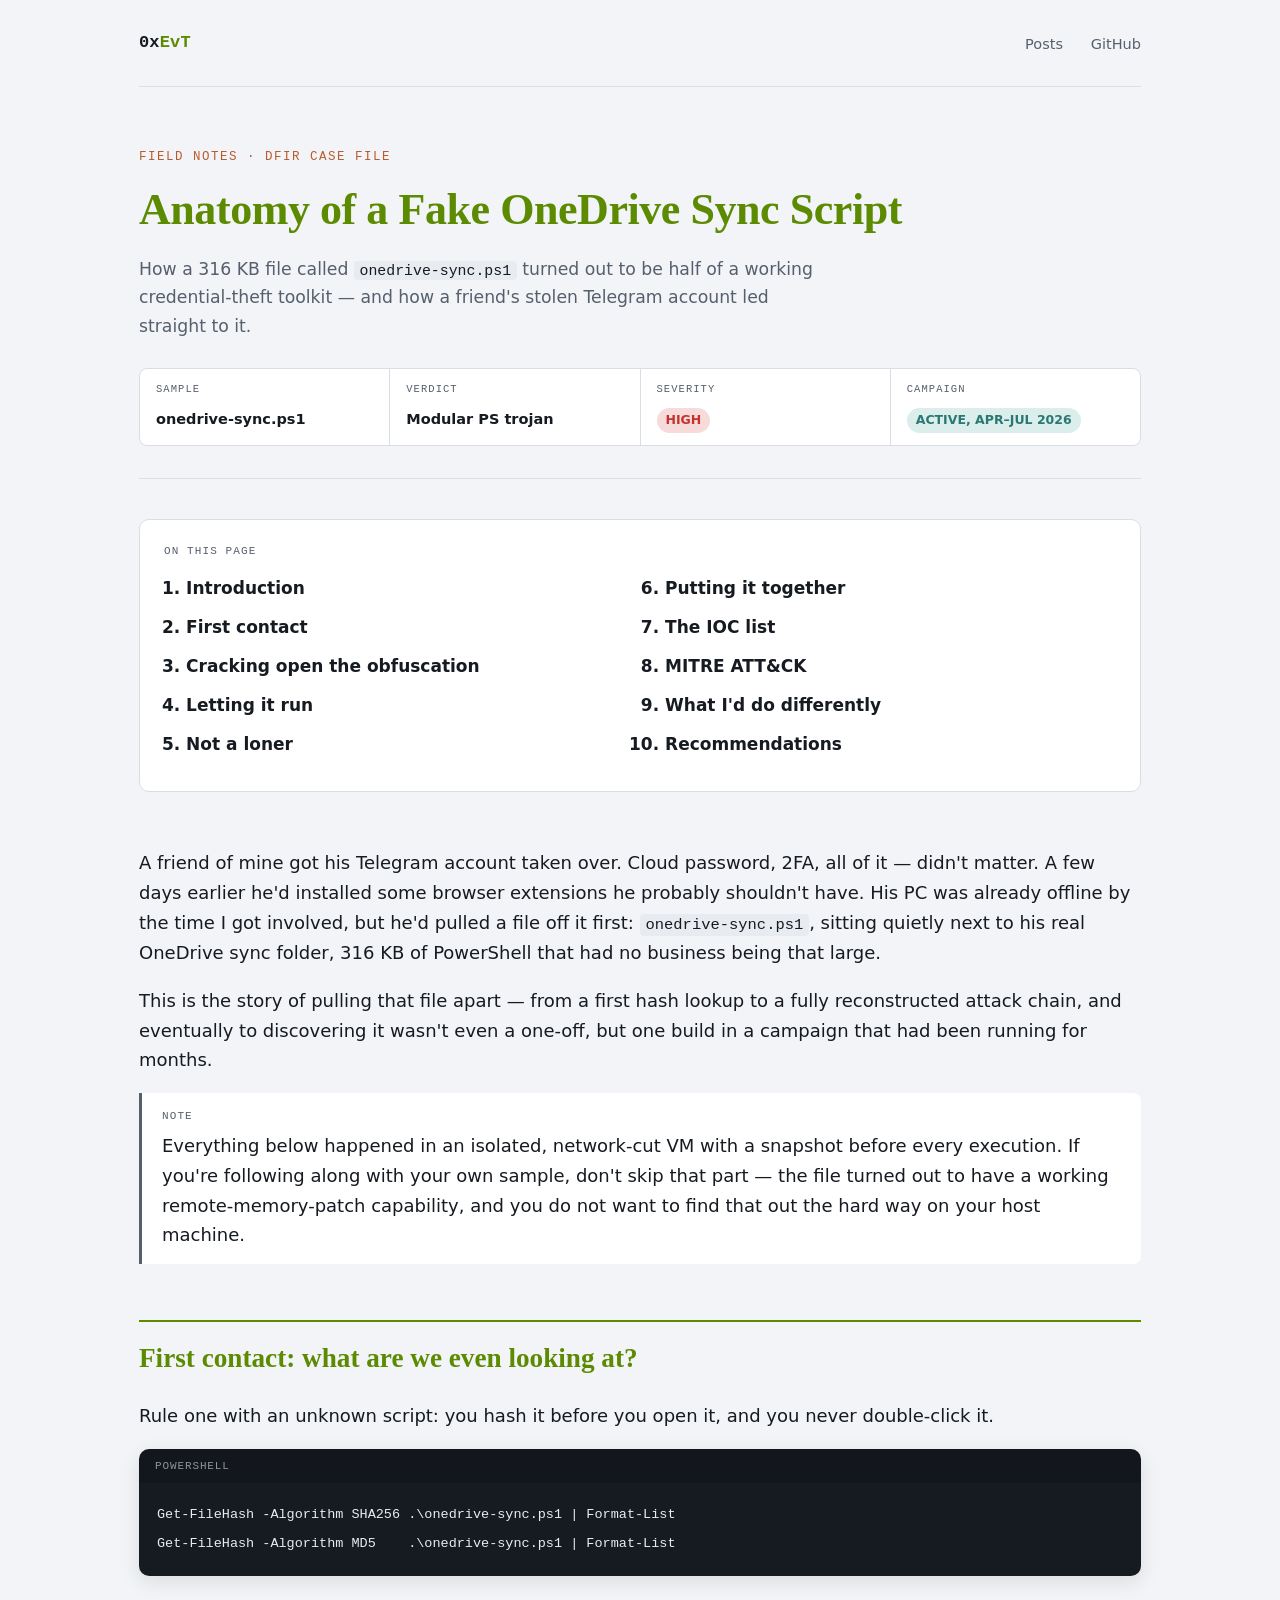
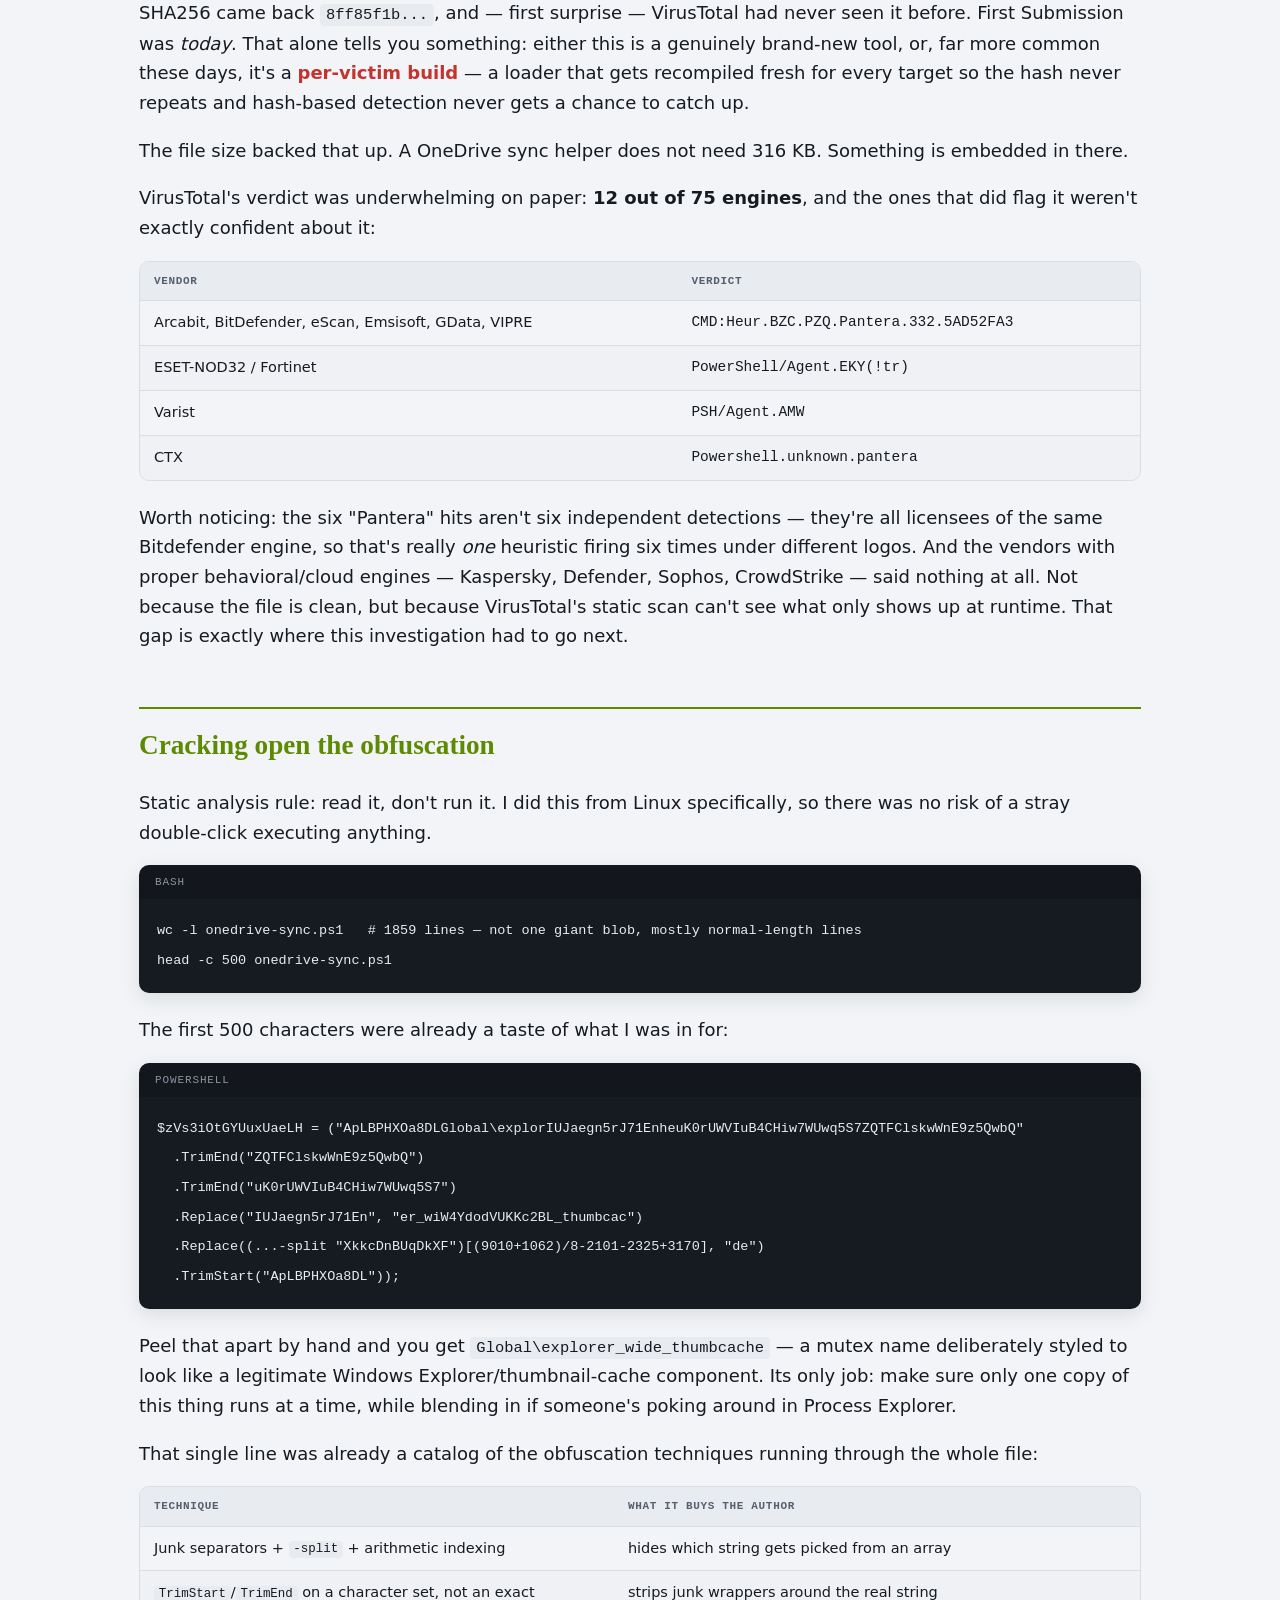
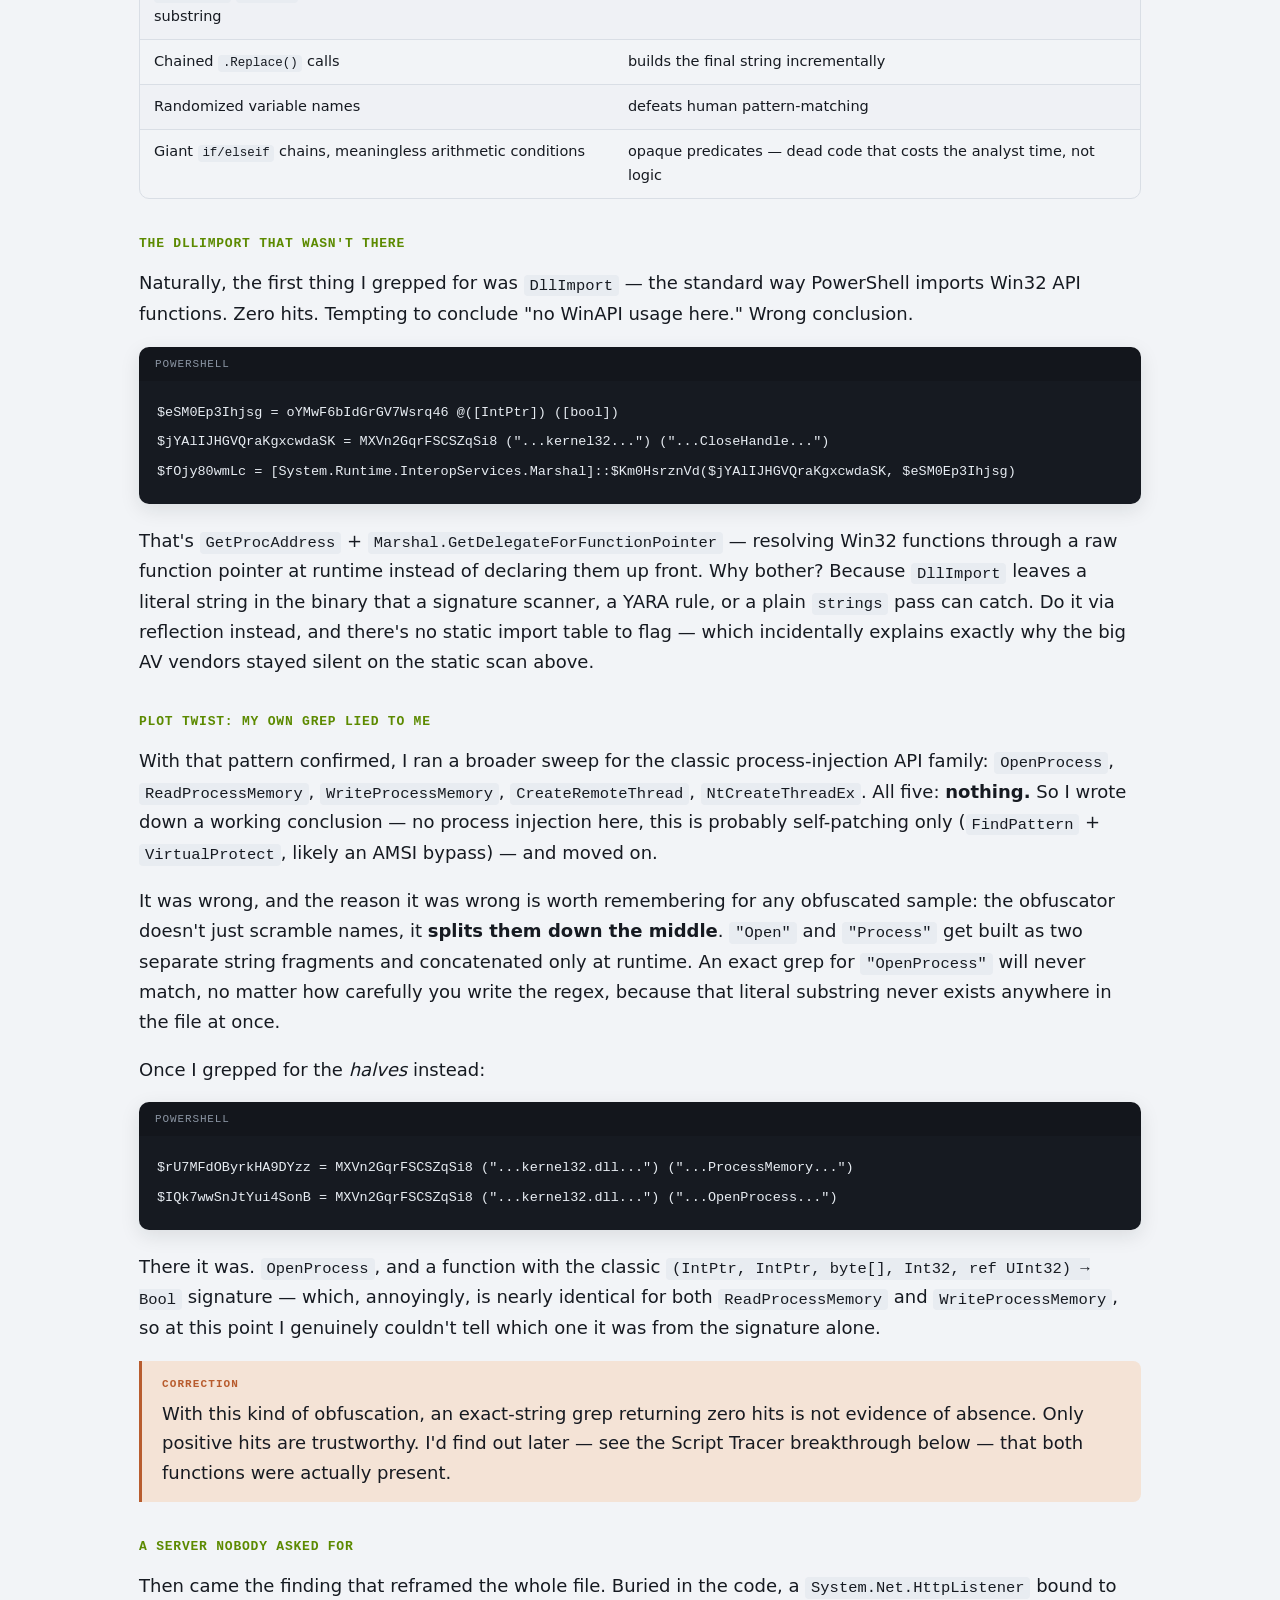
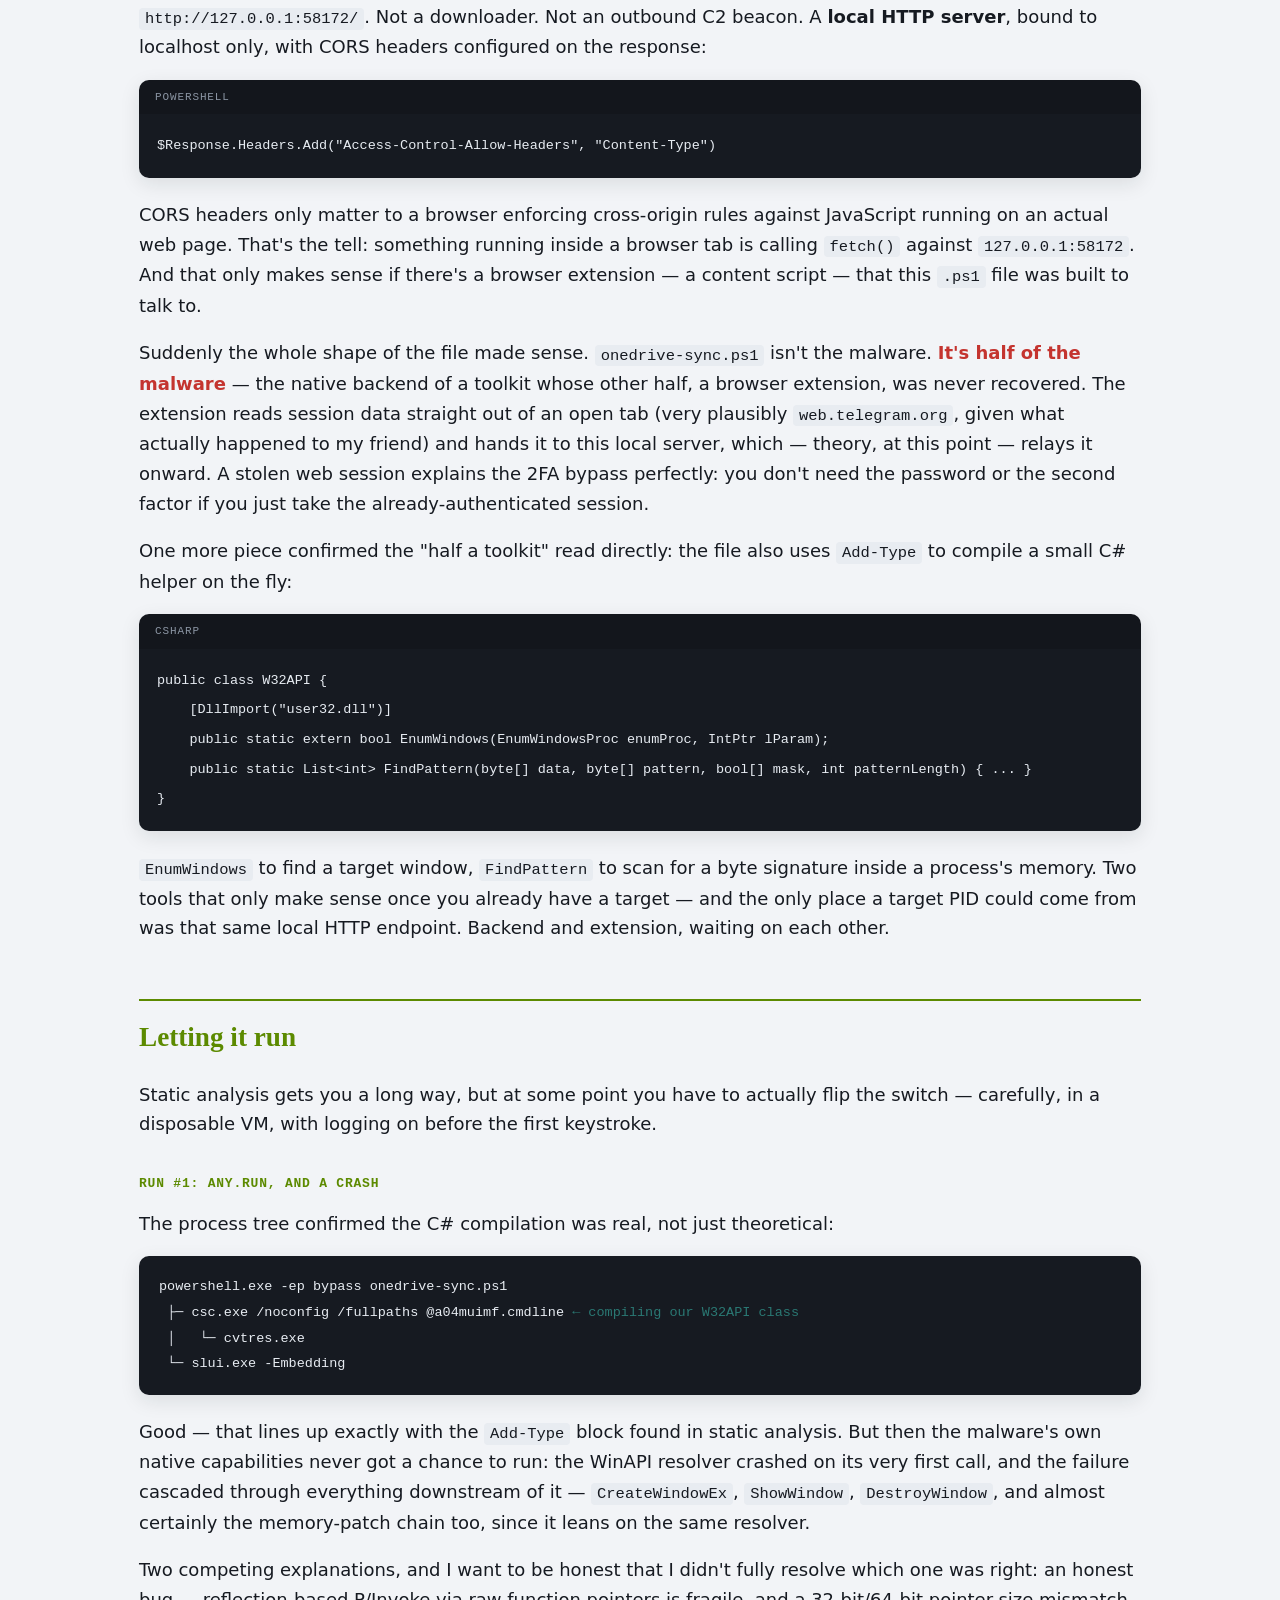
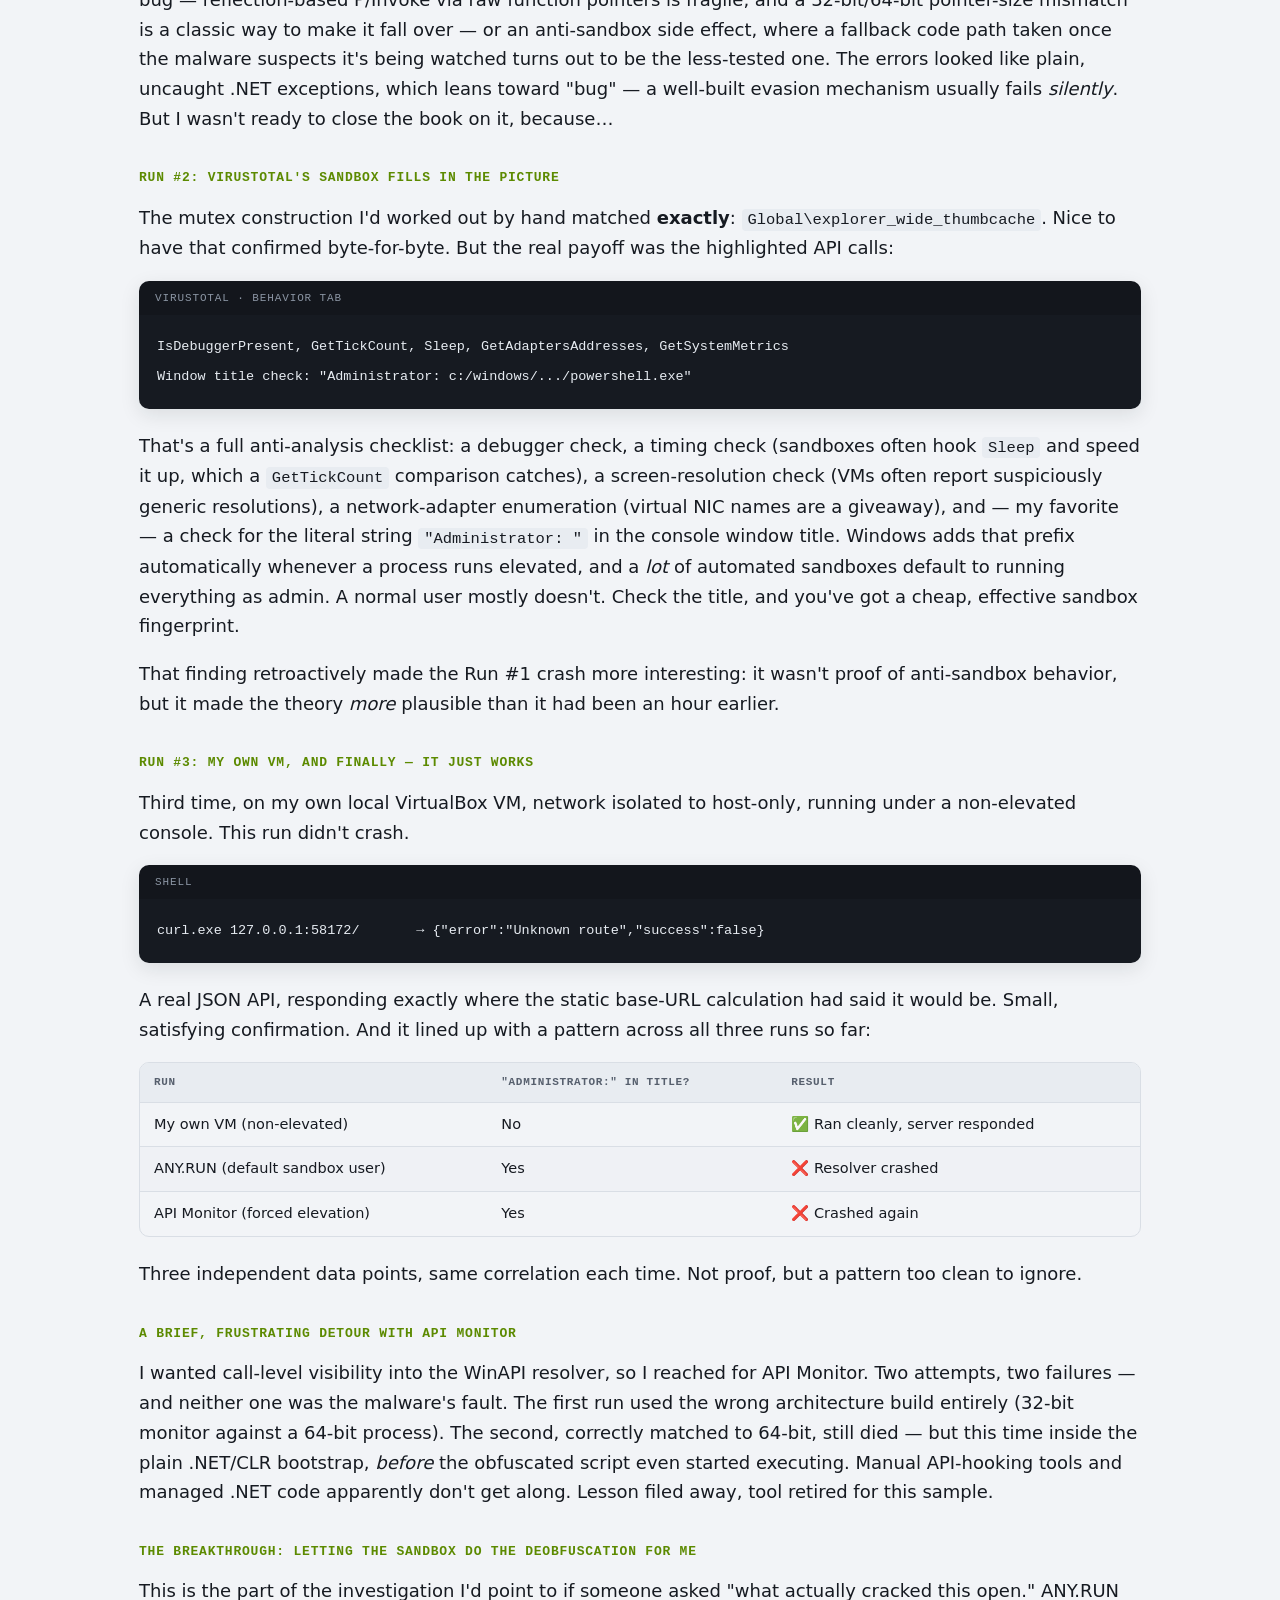
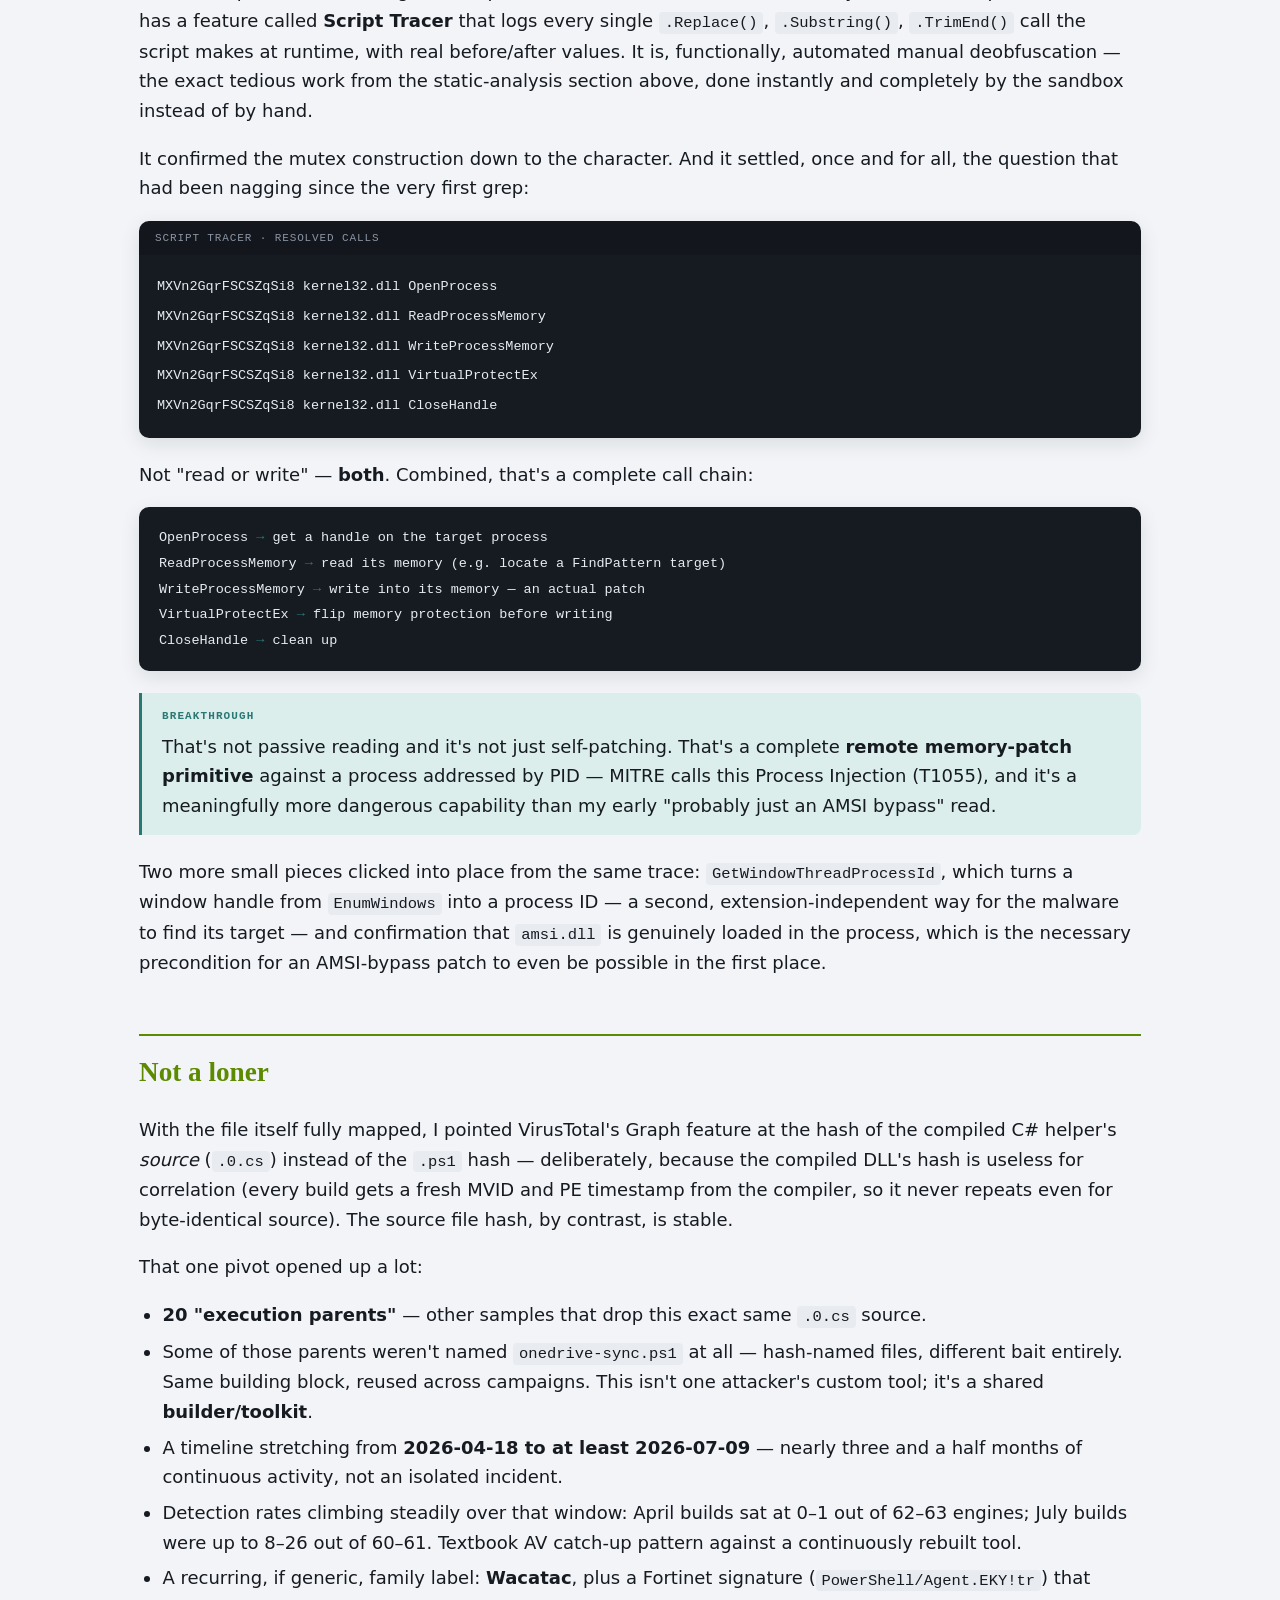
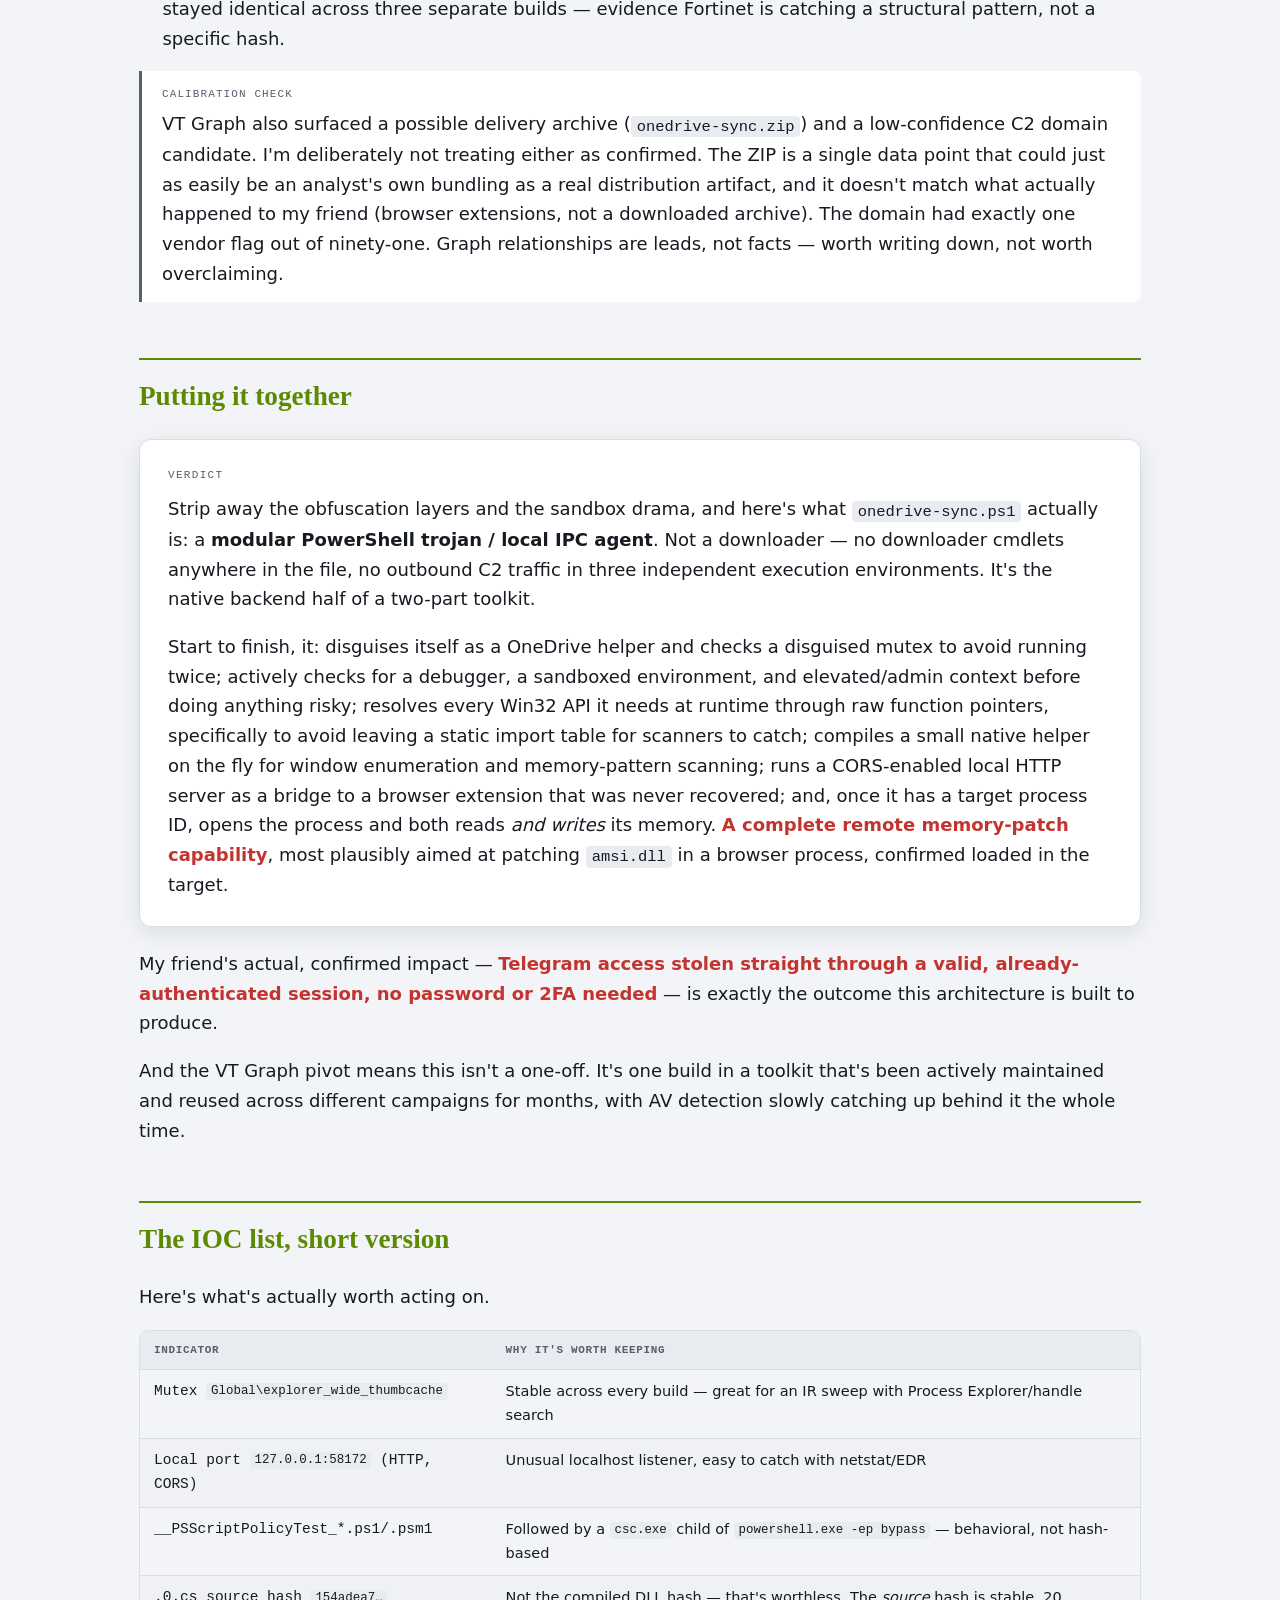
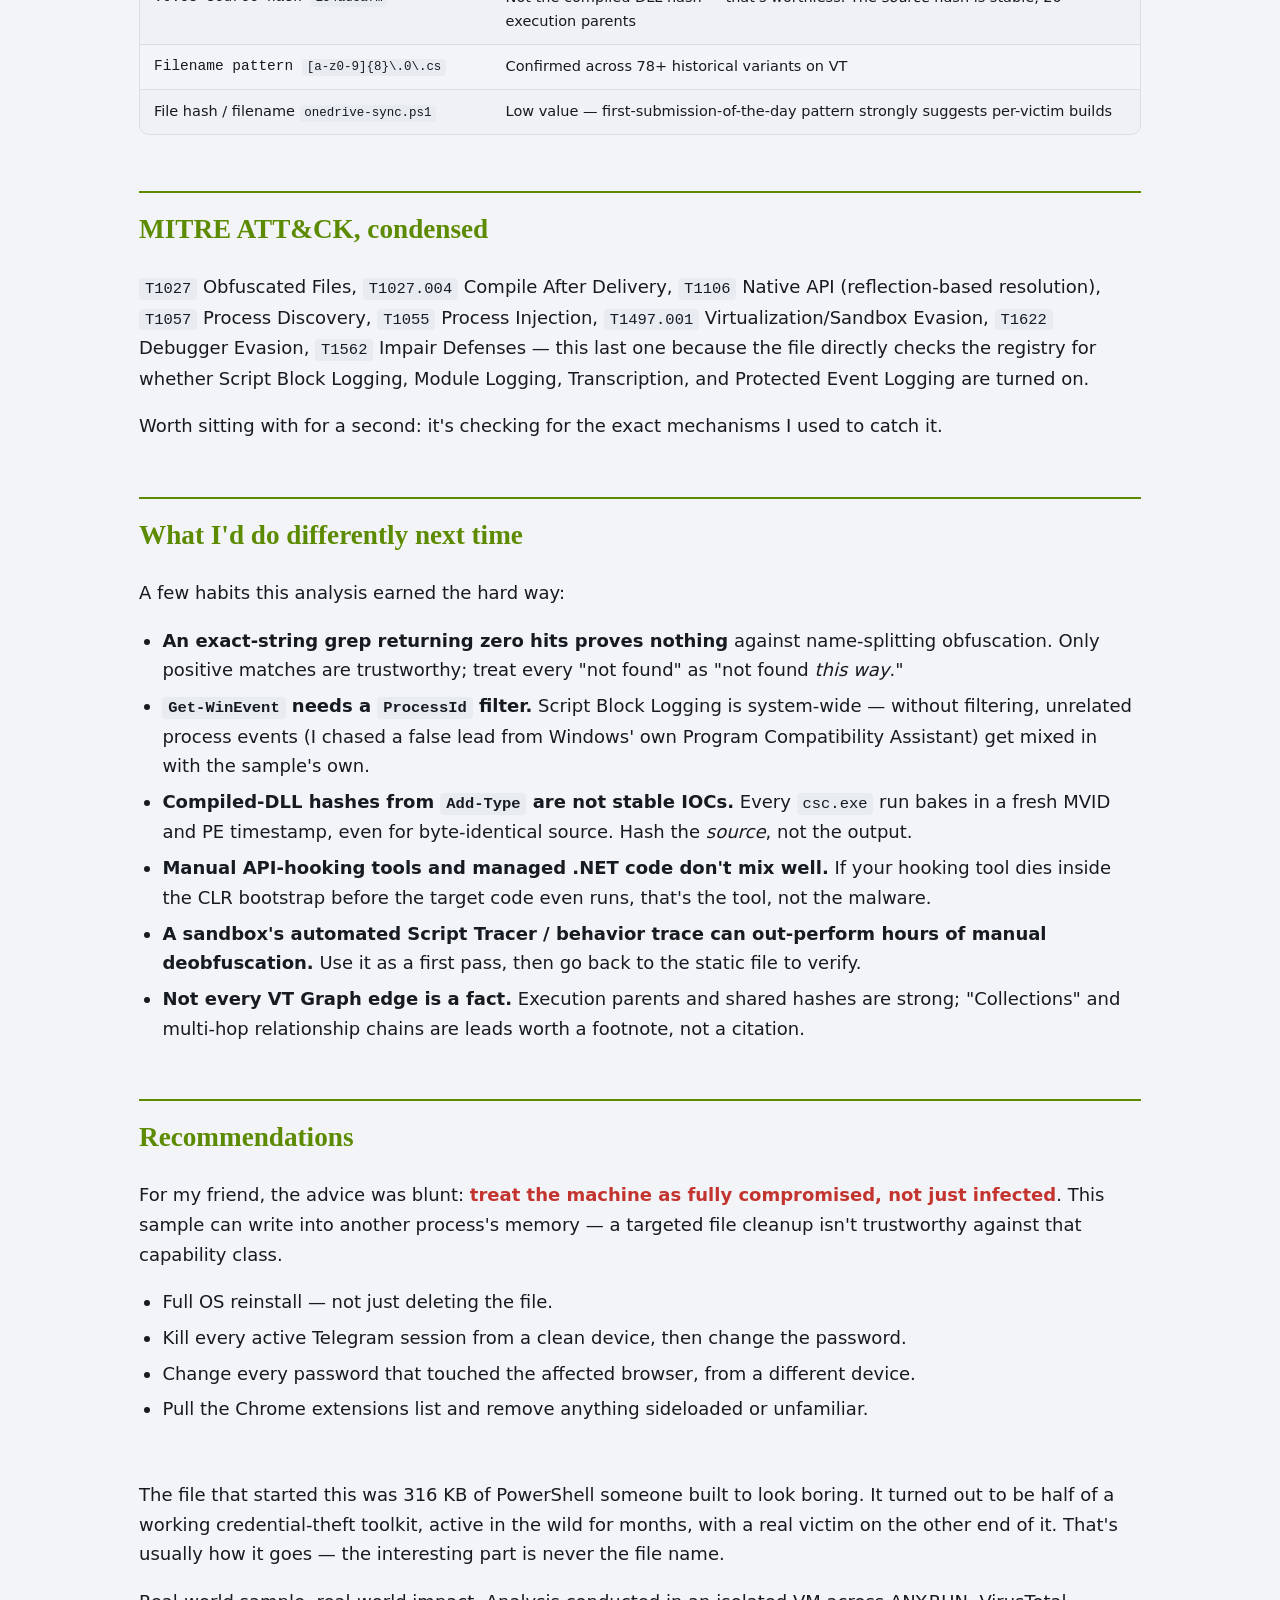
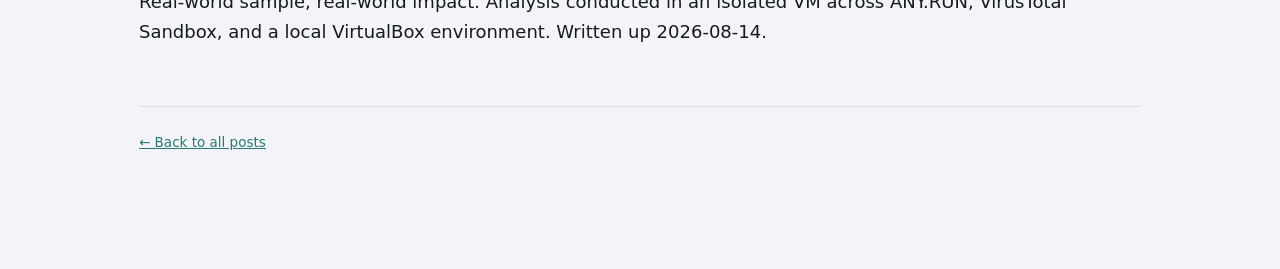
==== posts/anatomy-of-a-fake-onedrive-sync-script.html @ 11030c65 "Tune width/type scale and add critical-highlight styling - Column width 1050px, base font +1px - TOC" ====
<!doctype html>
<html lang="en">
<head>
<meta charset="utf-8">
<meta name="viewport" content="width=device-width, initial-scale=1">
<title>Anatomy of a Fake OneDrive Sync Script — 0xEvT</title>
<meta name="description" content="How a 316 KB file called onedrive-sync.ps1 turned out to be half of a working credential-theft toolkit — and how a friend's stolen Telegram account led straight to it.">
<link rel="icon" href="data:image/svg+xml,%3Csvg xmlns='http://www.w3.org/2000/svg' viewBox='0 0 100 100'%3E%3Ctext y='.9em' font-size='90'%3E%F0%9F%A6%A0%3C/text%3E%3C/svg%3E">
<link rel="stylesheet" href="/assets/style.css">
</head>
<body>

<div id="progress"></div>

<div class="wrap">

  <header class="site-header">
    <a class="brand" href="/">0x<span>EvT</span></a>
    <nav class="site-nav">
      <a href="/">Posts</a>
      <a href="https://github.com/0xEvT" target="_blank" rel="noopener">GitHub</a>
    </nav>
  </header>

  <header class="hero">
    <p class="kicker">Field notes &middot; DFIR case file</p>
    <h1>Anatomy of a Fake OneDrive Sync Script</h1>
    <p class="dek">How a 316&nbsp;KB file called <code>onedrive-sync.ps1</code> turned out to be half of a working credential-theft toolkit &mdash; and how a friend's stolen Telegram account led straight to it.</p>
    <div class="dossier">
      <div><span class="label">Sample</span><span class="value mono">onedrive-sync.ps1</span></div>
      <div><span class="label">Verdict</span><span class="value">Modular PS trojan</span></div>
      <div><span class="label">Severity</span><span class="pill high">HIGH</span></div>
      <div><span class="label">Campaign</span><span class="pill confirmed">ACTIVE, APR&ndash;JUL 2026</span></div>
    </div>
  </header>

  <nav class="toc" aria-label="Table of contents">
    <p class="label">On this page</p>
    <ol>
      <li><a href="#intro">Introduction</a></li>
      <li><a href="#first-contact">First contact</a></li>
      <li><a href="#obfuscation">Cracking open the obfuscation</a></li>
      <li><a href="#dynamic">Letting it run</a></li>
      <li><a href="#not-alone">Not a loner</a></li>
      <li><a href="#verdict">Putting it together</a></li>
      <li><a href="#iocs">The IOC list</a></li>
      <li><a href="#mitre">MITRE ATT&amp;CK</a></li>
      <li><a href="#lessons">What I'd do differently</a></li>
      <li><a href="#recs">Recommendations</a></li>
    </ol>
  </nav>

  <main>

    <section id="intro">
      <p>A friend of mine got his Telegram account taken over. Cloud password, 2FA, all of it &mdash; didn't matter. A few days earlier he'd installed some browser extensions he probably shouldn't have. His PC was already offline by the time I got involved, but he'd pulled a file off it first: <code>onedrive-sync.ps1</code>, sitting quietly next to his real OneDrive sync folder, 316&nbsp;KB of PowerShell that had no business being that large.</p>
      <p>This is the story of pulling that file apart &mdash; from a first hash lookup to a fully reconstructed attack chain, and eventually to discovering it wasn't even a one-off, but one build in a campaign that had been running for months.</p>
      <div class="note">
        <span class="tag">Note</span>
        <p>Everything below happened in an isolated, network-cut VM with a snapshot before every execution. If you're following along with your own sample, don't skip that part &mdash; the file turned out to have a working remote-memory-patch capability, and you do not want to find that out the hard way on your host machine.</p>
      </div>
    </section>

    <section id="first-contact">
      <h2>First contact: what are we even looking at?</h2>
      <p>Rule one with an unknown script: you hash it before you open it, and you never double-click it.</p>
      <div class="code-block">
        <div class="tag">powershell</div>
        <pre><code>Get-FileHash -Algorithm SHA256 .\onedrive-sync.ps1 | Format-List
Get-FileHash -Algorithm MD5    .\onedrive-sync.ps1 | Format-List</code></pre>
      </div>
      <p>SHA256 came back <code>8ff85f1b...</code>, and &mdash; first surprise &mdash; VirusTotal had never seen it before. First Submission was <em>today</em>. That alone tells you something: either this is a genuinely brand-new tool, or, far more common these days, it's a <span class="hl">per-victim build</span> &mdash; a loader that gets recompiled fresh for every target so the hash never repeats and hash-based detection never gets a chance to catch up.</p>
      <p>The file size backed that up. A OneDrive sync helper does not need 316&nbsp;KB. Something is embedded in there.</p>
      <p>VirusTotal's verdict was underwhelming on paper: <strong>12 out of 75 engines</strong>, and the ones that did flag it weren't exactly confident about it:</p>
      <div class="table-wrap">
        <table>
          <thead><tr><th>Vendor</th><th>Verdict</th></tr></thead>
          <tbody>
            <tr><td>Arcabit, BitDefender, eScan, Emsisoft, GData, VIPRE</td><td class="mono">CMD:Heur.BZC.PZQ.Pantera.332.5AD52FA3</td></tr>
            <tr><td>ESET-NOD32 / Fortinet</td><td class="mono">PowerShell/Agent.EKY(!tr)</td></tr>
            <tr><td>Varist</td><td class="mono">PSH/Agent.AMW</td></tr>
            <tr><td>CTX</td><td class="mono">Powershell.unknown.pantera</td></tr>
          </tbody>
        </table>
      </div>
      <p>Worth noticing: the six "Pantera" hits aren't six independent detections &mdash; they're all licensees of the same Bitdefender engine, so that's really <em>one</em> heuristic firing six times under different logos. And the vendors with proper behavioral/cloud engines &mdash; Kaspersky, Defender, Sophos, CrowdStrike &mdash; said nothing at all. Not because the file is clean, but because VirusTotal's static scan can't see what only shows up at runtime. That gap is exactly where this investigation had to go next.</p>
    </section>

    <section id="obfuscation">
      <h2>Cracking open the obfuscation</h2>
      <p>Static analysis rule: read it, don't run it. I did this from Linux specifically, so there was no risk of a stray double-click executing anything.</p>
      <div class="code-block">
        <div class="tag">bash</div>
        <pre><code>wc -l onedrive-sync.ps1   # 1859 lines &mdash; not one giant blob, mostly normal-length lines
head -c 500 onedrive-sync.ps1</code></pre>
      </div>
      <p>The first 500 characters were already a taste of what I was in for:</p>
      <div class="code-block">
        <div class="tag">powershell</div>
        <pre><code>$zVs3iOtGYUuxUaeLH = ("ApLBPHXOa8DLGlobal\explorIUJaegn5rJ71EnheuK0rUWVIuB4CHiw7WUwq5S7ZQTFClskwWnE9z5QwbQ"
  .TrimEnd("ZQTFClskwWnE9z5QwbQ")
  .TrimEnd("uK0rUWVIuB4CHiw7WUwq5S7")
  .Replace("IUJaegn5rJ71En", "er_wiW4YdodVUKKc2BL_thumbcac")
  .Replace((...-split "XkkcDnBUqDkXF")[(9010+1062)/8-2101-2325+3170], "de")
  .TrimStart("ApLBPHXOa8DL"));</code></pre>
      </div>
      <p>Peel that apart by hand and you get <code>Global\explorer_wide_thumbcache</code> &mdash; a mutex name deliberately styled to look like a legitimate Windows Explorer/thumbnail-cache component. Its only job: make sure only one copy of this thing runs at a time, while blending in if someone's poking around in Process Explorer.</p>
      <p>That single line was already a catalog of the obfuscation techniques running through the whole file:</p>
      <div class="table-wrap">
        <table>
          <thead><tr><th>Technique</th><th>What it buys the author</th></tr></thead>
          <tbody>
            <tr><td>Junk separators + <code>-split</code> + arithmetic indexing</td><td>hides which string gets picked from an array</td></tr>
            <tr><td><code>TrimStart</code>/<code>TrimEnd</code> on a character set, not an exact substring</td><td>strips junk wrappers around the real string</td></tr>
            <tr><td>Chained <code>.Replace()</code> calls</td><td>builds the final string incrementally</td></tr>
            <tr><td>Randomized variable names</td><td>defeats human pattern-matching</td></tr>
            <tr><td>Giant <code>if/elseif</code> chains, meaningless arithmetic conditions</td><td>opaque predicates &mdash; dead code that costs the analyst time, not logic</td></tr>
          </tbody>
        </table>
      </div>

      <h3>The DllImport that wasn't there</h3>
      <p>Naturally, the first thing I grepped for was <code>DllImport</code> &mdash; the standard way PowerShell imports Win32 API functions. Zero hits. Tempting to conclude "no WinAPI usage here." Wrong conclusion.</p>
      <div class="code-block">
        <div class="tag">powershell</div>
        <pre><code>$eSM0Ep3Ihjsg = oYMwF6bIdGrGV7Wsrq46 @([IntPtr]) ([bool])
$jYAlIJHGVQraKgxcwdaSK = MXVn2GqrFSCSZqSi8 ("...kernel32...") ("...CloseHandle...")
$fOjy80wmLc = [System.Runtime.InteropServices.Marshal]::$Km0HsrznVd($jYAlIJHGVQraKgxcwdaSK, $eSM0Ep3Ihjsg)</code></pre>
      </div>
      <p>That's <code>GetProcAddress</code> + <code>Marshal.GetDelegateForFunctionPointer</code> &mdash; resolving Win32 functions through a raw function pointer at runtime instead of declaring them up front. Why bother? Because <code>DllImport</code> leaves a literal string in the binary that a signature scanner, a YARA rule, or a plain <code>strings</code> pass can catch. Do it via reflection instead, and there's no static import table to flag &mdash; which incidentally explains exactly why the big AV vendors stayed silent on the static scan above.</p>

      <h3>Plot twist: my own grep lied to me</h3>
      <p>With that pattern confirmed, I ran a broader sweep for the classic process-injection API family: <code>OpenProcess</code>, <code>ReadProcessMemory</code>, <code>WriteProcessMemory</code>, <code>CreateRemoteThread</code>, <code>NtCreateThreadEx</code>. All five: <strong>nothing.</strong> So I wrote down a working conclusion &mdash; no process injection here, this is probably self-patching only (<code>FindPattern</code> + <code>VirtualProtect</code>, likely an AMSI bypass) &mdash; and moved on.</p>
      <p>It was wrong, and the reason it was wrong is worth remembering for any obfuscated sample: the obfuscator doesn't just scramble names, it <strong>splits them down the middle</strong>. <code>"Open"</code> and <code>"Process"</code> get built as two separate string fragments and concatenated only at runtime. An exact grep for <code>"OpenProcess"</code> will never match, no matter how carefully you write the regex, because that literal substring never exists anywhere in the file at once.</p>
      <p>Once I grepped for the <em>halves</em> instead:</p>
      <div class="code-block">
        <div class="tag">powershell</div>
        <pre><code>$rU7MFdOByrkHA9DYzz = MXVn2GqrFSCSZqSi8 ("...kernel32.dll...") ("...ProcessMemory...")
$IQk7wwSnJtYui4SonB = MXVn2GqrFSCSZqSi8 ("...kernel32.dll...") ("...OpenProcess...")</code></pre>
      </div>
      <p>There it was. <code>OpenProcess</code>, and a function with the classic <code>(IntPtr, IntPtr, byte[], Int32, ref UInt32) &rarr; Bool</code> signature &mdash; which, annoyingly, is nearly identical for both <code>ReadProcessMemory</code> and <code>WriteProcessMemory</code>, so at this point I genuinely couldn't tell which one it was from the signature alone.</p>
      <div class="callout">
        <span class="tag">Correction</span>
        <p>With this kind of obfuscation, an exact-string grep returning zero hits is not evidence of absence. Only positive hits are trustworthy. I'd find out later &mdash; see the Script Tracer breakthrough below &mdash; that both functions were actually present.</p>
      </div>

      <h3>A server nobody asked for</h3>
      <p>Then came the finding that reframed the whole file. Buried in the code, a <code>System.Net.HttpListener</code> bound to <code>http://127.0.0.1:58172/</code>. Not a downloader. Not an outbound C2 beacon. A <strong>local HTTP server</strong>, bound to localhost only, with CORS headers configured on the response:</p>
      <div class="code-block">
        <div class="tag">powershell</div>
        <pre><code>$Response.Headers.Add("Access-Control-Allow-Headers", "Content-Type")</code></pre>
      </div>
      <p>CORS headers only matter to a browser enforcing cross-origin rules against JavaScript running on an actual web page. That's the tell: something running inside a browser tab is calling <code>fetch()</code> against <code>127.0.0.1:58172</code>. And that only makes sense if there's a browser extension &mdash; a content script &mdash; that this <code>.ps1</code> file was built to talk to.</p>
      <p>Suddenly the whole shape of the file made sense. <code>onedrive-sync.ps1</code> isn't the malware. <span class="hl">It's half of the malware</span> &mdash; the native backend of a toolkit whose other half, a browser extension, was never recovered. The extension reads session data straight out of an open tab (very plausibly <code>web.telegram.org</code>, given what actually happened to my friend) and hands it to this local server, which &mdash; theory, at this point &mdash; relays it onward. A stolen web session explains the 2FA bypass perfectly: you don't need the password or the second factor if you just take the already-authenticated session.</p>
      <p>One more piece confirmed the "half a toolkit" read directly: the file also uses <code>Add-Type</code> to compile a small C# helper on the fly:</p>
      <div class="code-block">
        <div class="tag">csharp</div>
        <pre><code>public class W32API {
    [DllImport("user32.dll")]
    public static extern bool EnumWindows(EnumWindowsProc enumProc, IntPtr lParam);
    public static List&lt;int&gt; FindPattern(byte[] data, byte[] pattern, bool[] mask, int patternLength) { ... }
}</code></pre>
      </div>
      <p><code>EnumWindows</code> to find a target window, <code>FindPattern</code> to scan for a byte signature inside a process's memory. Two tools that only make sense once you already have a target &mdash; and the only place a target PID could come from was that same local HTTP endpoint. Backend and extension, waiting on each other.</p>
    </section>

    <section id="dynamic">
      <h2>Letting it run</h2>
      <p>Static analysis gets you a long way, but at some point you have to actually flip the switch &mdash; carefully, in a disposable VM, with logging on before the first keystroke.</p>

      <h3>Run #1: ANY.RUN, and a crash</h3>
      <p>The process tree confirmed the C# compilation was real, not just theoretical:</p>
      <div class="chaintrace">
        <div class="step">powershell.exe -ep bypass onedrive-sync.ps1</div>
        <div class="step">&nbsp;├─ csc.exe /noconfig /fullpaths @a04muimf.cmdline <span class="arrow">&larr; compiling our W32API class</span></div>
        <div class="step">&nbsp;│&nbsp;&nbsp;&nbsp;└─ cvtres.exe</div>
        <div class="step">&nbsp;└─ slui.exe -Embedding</div>
      </div>
      <p>Good &mdash; that lines up exactly with the <code>Add-Type</code> block found in static analysis. But then the malware's own native capabilities never got a chance to run: the WinAPI resolver crashed on its very first call, and the failure cascaded through everything downstream of it &mdash; <code>CreateWindowEx</code>, <code>ShowWindow</code>, <code>DestroyWindow</code>, and almost certainly the memory-patch chain too, since it leans on the same resolver.</p>
      <p>Two competing explanations, and I want to be honest that I didn't fully resolve which one was right: an honest bug &mdash; reflection-based P/Invoke via raw function pointers is fragile, and a 32-bit/64-bit pointer-size mismatch is a classic way to make it fall over &mdash; or an anti-sandbox side effect, where a fallback code path taken once the malware suspects it's being watched turns out to be the less-tested one. The errors looked like plain, uncaught .NET exceptions, which leans toward "bug" &mdash; a well-built evasion mechanism usually fails <em>silently</em>. But I wasn't ready to close the book on it, because&hellip;</p>

      <h3>Run #2: VirusTotal's sandbox fills in the picture</h3>
      <p>The mutex construction I'd worked out by hand matched <strong>exactly</strong>: <code>Global\explorer_wide_thumbcache</code>. Nice to have that confirmed byte-for-byte. But the real payoff was the highlighted API calls:</p>
      <div class="code-block">
        <div class="tag">virustotal &middot; behavior tab</div>
        <pre><code>IsDebuggerPresent, GetTickCount, Sleep, GetAdaptersAddresses, GetSystemMetrics
Window title check: "Administrator: c:/windows/.../powershell.exe"</code></pre>
      </div>
      <p>That's a full anti-analysis checklist: a debugger check, a timing check (sandboxes often hook <code>Sleep</code> and speed it up, which a <code>GetTickCount</code> comparison catches), a screen-resolution check (VMs often report suspiciously generic resolutions), a network-adapter enumeration (virtual NIC names are a giveaway), and &mdash; my favorite &mdash; a check for the literal string <code>"Administrator: "</code> in the console window title. Windows adds that prefix automatically whenever a process runs elevated, and a <em>lot</em> of automated sandboxes default to running everything as admin. A normal user mostly doesn't. Check the title, and you've got a cheap, effective sandbox fingerprint.</p>
      <p>That finding retroactively made the Run #1 crash more interesting: it wasn't proof of anti-sandbox behavior, but it made the theory <em>more</em> plausible than it had been an hour earlier.</p>

      <h3>Run #3: my own VM, and finally &mdash; it just works</h3>
      <p>Third time, on my own local VirtualBox VM, network isolated to host-only, running under a non-elevated console. This run didn't crash.</p>
      <div class="code-block">
        <div class="tag">shell</div>
        <pre><code>curl.exe 127.0.0.1:58172/       &rarr; {"error":"Unknown route","success":false}</code></pre>
      </div>
      <p>A real JSON API, responding exactly where the static base-URL calculation had said it would be. Small, satisfying confirmation. And it lined up with a pattern across all three runs so far:</p>
      <div class="table-wrap">
        <table>
          <thead><tr><th>Run</th><th>"Administrator:" in title?</th><th>Result</th></tr></thead>
          <tbody>
            <tr><td>My own VM (non-elevated)</td><td>No</td><td>&#9989; Ran cleanly, server responded</td></tr>
            <tr><td>ANY.RUN (default sandbox user)</td><td>Yes</td><td>&#10060; Resolver crashed</td></tr>
            <tr><td>API Monitor (forced elevation)</td><td>Yes</td><td>&#10060; Crashed again</td></tr>
          </tbody>
        </table>
      </div>
      <p>Three independent data points, same correlation each time. Not proof, but a pattern too clean to ignore.</p>

      <h3>A brief, frustrating detour with API Monitor</h3>
      <p>I wanted call-level visibility into the WinAPI resolver, so I reached for API Monitor. Two attempts, two failures &mdash; and neither one was the malware's fault. The first run used the wrong architecture build entirely (32-bit monitor against a 64-bit process). The second, correctly matched to 64-bit, still died &mdash; but this time inside the plain .NET/CLR bootstrap, <em>before</em> the obfuscated script even started executing. Manual API-hooking tools and managed .NET code apparently don't get along. Lesson filed away, tool retired for this sample.</p>

      <h3>The breakthrough: letting the sandbox do the deobfuscation for me</h3>
      <p>This is the part of the investigation I'd point to if someone asked "what actually cracked this open." ANY.RUN has a feature called <strong>Script Tracer</strong> that logs every single <code>.Replace()</code>, <code>.Substring()</code>, <code>.TrimEnd()</code> call the script makes at runtime, with real before/after values. It is, functionally, automated manual deobfuscation &mdash; the exact tedious work from the static-analysis section above, done instantly and completely by the sandbox instead of by hand.</p>
      <p>It confirmed the mutex construction down to the character. And it settled, once and for all, the question that had been nagging since the very first grep:</p>
      <div class="code-block">
        <div class="tag">script tracer &middot; resolved calls</div>
        <pre><code>MXVn2GqrFSCSZqSi8 kernel32.dll OpenProcess
MXVn2GqrFSCSZqSi8 kernel32.dll ReadProcessMemory
MXVn2GqrFSCSZqSi8 kernel32.dll WriteProcessMemory
MXVn2GqrFSCSZqSi8 kernel32.dll VirtualProtectEx
MXVn2GqrFSCSZqSi8 kernel32.dll CloseHandle</code></pre>
      </div>
      <p>Not "read or write" &mdash; <strong>both</strong>. Combined, that's a complete call chain:</p>
      <div class="chaintrace">
        <div class="step">OpenProcess         <span class="arrow">&rarr;</span> get a handle on the target process</div>
        <div class="step">ReadProcessMemory   <span class="arrow">&rarr;</span> read its memory (e.g. locate a FindPattern target)</div>
        <div class="step">WriteProcessMemory  <span class="arrow">&rarr;</span> write into its memory &mdash; an actual patch</div>
        <div class="step">VirtualProtectEx    <span class="arrow">&rarr;</span> flip memory protection before writing</div>
        <div class="step">CloseHandle         <span class="arrow">&rarr;</span> clean up</div>
      </div>
      <div class="breakthrough">
        <span class="tag">Breakthrough</span>
        <p>That's not passive reading and it's not just self-patching. That's a complete <strong>remote memory-patch primitive</strong> against a process addressed by PID &mdash; MITRE calls this Process Injection (T1055), and it's a meaningfully more dangerous capability than my early "probably just an AMSI bypass" read.</p>
      </div>
      <p>Two more small pieces clicked into place from the same trace: <code>GetWindowThreadProcessId</code>, which turns a window handle from <code>EnumWindows</code> into a process ID &mdash; a second, extension-independent way for the malware to find its target &mdash; and confirmation that <code>amsi.dll</code> is genuinely loaded in the process, which is the necessary precondition for an AMSI-bypass patch to even be possible in the first place.</p>
    </section>

    <section id="not-alone">
      <h2>Not a loner</h2>
      <p>With the file itself fully mapped, I pointed VirusTotal's Graph feature at the hash of the compiled C# helper's <em>source</em> (<code>.0.cs</code>) instead of the <code>.ps1</code> hash &mdash; deliberately, because the compiled DLL's hash is useless for correlation (every build gets a fresh MVID and PE timestamp from the compiler, so it never repeats even for byte-identical source). The source file hash, by contrast, is stable.</p>
      <p>That one pivot opened up a lot:</p>
      <ul>
        <li><strong>20 "execution parents"</strong> &mdash; other samples that drop this exact same <code>.0.cs</code> source.</li>
        <li>Some of those parents weren't named <code>onedrive-sync.ps1</code> at all &mdash; hash-named files, different bait entirely. Same building block, reused across campaigns. This isn't one attacker's custom tool; it's a shared <strong>builder/toolkit</strong>.</li>
        <li>A timeline stretching from <strong>2026-04-18 to at least 2026-07-09</strong> &mdash; nearly three and a half months of continuous activity, not an isolated incident.</li>
        <li>Detection rates climbing steadily over that window: April builds sat at 0&ndash;1 out of 62&ndash;63 engines; July builds were up to 8&ndash;26 out of 60&ndash;61. Textbook AV catch-up pattern against a continuously rebuilt tool.</li>
        <li>A recurring, if generic, family label: <strong>Wacatac</strong>, plus a Fortinet signature (<code>PowerShell/Agent.EKY!tr</code>) that stayed identical across three separate builds &mdash; evidence Fortinet is catching a structural pattern, not a specific hash.</li>
      </ul>
      <div class="note">
        <span class="tag">Calibration check</span>
        <p>VT Graph also surfaced a possible delivery archive (<code>onedrive-sync.zip</code>) and a low-confidence C2 domain candidate. I'm deliberately not treating either as confirmed. The ZIP is a single data point that could just as easily be an analyst's own bundling as a real distribution artifact, and it doesn't match what actually happened to my friend (browser extensions, not a downloaded archive). The domain had exactly one vendor flag out of ninety-one. Graph relationships are leads, not facts &mdash; worth writing down, not worth overclaiming.</p>
      </div>
    </section>

    <section id="verdict">
      <h2>Putting it together</h2>
      <div class="verdict-box">
        <span class="tag">Verdict</span>
        <p>Strip away the obfuscation layers and the sandbox drama, and here's what <code>onedrive-sync.ps1</code> actually is: a <strong>modular PowerShell trojan / local IPC agent</strong>. Not a downloader &mdash; no downloader cmdlets anywhere in the file, no outbound C2 traffic in three independent execution environments. It's the native backend half of a two-part toolkit.</p>
        <p>Start to finish, it: disguises itself as a OneDrive helper and checks a disguised mutex to avoid running twice; actively checks for a debugger, a sandboxed environment, and elevated/admin context before doing anything risky; resolves every Win32 API it needs at runtime through raw function pointers, specifically to avoid leaving a static import table for scanners to catch; compiles a small native helper on the fly for window enumeration and memory-pattern scanning; runs a CORS-enabled local HTTP server as a bridge to a browser extension that was never recovered; and, once it has a target process ID, opens the process and both reads <em>and writes</em> its memory. <span class="hl">A complete remote memory-patch capability</span>, most plausibly aimed at patching <code>amsi.dll</code> in a browser process, confirmed loaded in the target.</p>
      </div>
      <p>My friend's actual, confirmed impact &mdash; <span class="hl">Telegram access stolen straight through a valid, already-authenticated session, no password or 2FA needed</span> &mdash; is exactly the outcome this architecture is built to produce.</p>
      <p>And the VT Graph pivot means this isn't a one-off. It's one build in a toolkit that's been actively maintained and reused across different campaigns for months, with AV detection slowly catching up behind it the whole time.</p>
    </section>

    <section id="iocs">
      <h2>The IOC list, short version</h2>
      <p>Here's what's actually worth acting on.</p>
      <div class="table-wrap">
        <table>
          <thead><tr><th>Indicator</th><th>Why it's worth keeping</th></tr></thead>
          <tbody>
            <tr><td class="mono">Mutex <code>Global\explorer_wide_thumbcache</code></td><td>Stable across every build &mdash; great for an IR sweep with Process Explorer/handle search</td></tr>
            <tr><td class="mono">Local port <code>127.0.0.1:58172</code> (HTTP, CORS)</td><td>Unusual localhost listener, easy to catch with netstat/EDR</td></tr>
            <tr><td class="mono">__PSScriptPolicyTest_*.ps1/.psm1</td><td>Followed by a <code>csc.exe</code> child of <code>powershell.exe -ep bypass</code> &mdash; behavioral, not hash-based</td></tr>
            <tr><td class="mono">.0.cs source hash <code>154adea7&hellip;</code></td><td>Not the compiled DLL hash &mdash; that's worthless. The <em>source</em> hash is stable, 20 execution parents</td></tr>
            <tr><td class="mono">Filename pattern <code>[a-z0-9]{8}\.0\.cs</code></td><td>Confirmed across 78+ historical variants on VT</td></tr>
            <tr><td>File hash / filename <code>onedrive-sync.ps1</code></td><td>Low value &mdash; first-submission-of-the-day pattern strongly suggests per-victim builds</td></tr>
          </tbody>
        </table>
      </div>
    </section>

    <section id="mitre">
      <h2>MITRE ATT&amp;CK, condensed</h2>
      <p><code>T1027</code> Obfuscated Files, <code>T1027.004</code> Compile After Delivery, <code>T1106</code> Native API (reflection-based resolution), <code>T1057</code> Process Discovery, <code>T1055</code> Process Injection, <code>T1497.001</code> Virtualization/Sandbox Evasion, <code>T1622</code> Debugger Evasion, <code>T1562</code> Impair Defenses &mdash; this last one because the file directly checks the registry for whether Script Block Logging, Module Logging, Transcription, and Protected Event Logging are turned on.</p>
      <p>Worth sitting with for a second: it's checking for the exact mechanisms I used to catch it.</p>
    </section>

    <section id="lessons">
      <h2>What I'd do differently next time</h2>
      <p>A few habits this analysis earned the hard way:</p>
      <ul>
        <li><strong>An exact-string grep returning zero hits proves nothing</strong> against name-splitting obfuscation. Only positive matches are trustworthy; treat every "not found" as "not found <em>this way</em>."</li>
        <li><strong><code>Get-WinEvent</code> needs a <code>ProcessId</code> filter.</strong> Script Block Logging is system-wide &mdash; without filtering, unrelated process events (I chased a false lead from Windows' own Program Compatibility Assistant) get mixed in with the sample's own.</li>
        <li><strong>Compiled-DLL hashes from <code>Add-Type</code> are not stable IOCs.</strong> Every <code>csc.exe</code> run bakes in a fresh MVID and PE timestamp, even for byte-identical source. Hash the <em>source</em>, not the output.</li>
        <li><strong>Manual API-hooking tools and managed .NET code don't mix well.</strong> If your hooking tool dies inside the CLR bootstrap before the target code even runs, that's the tool, not the malware.</li>
        <li><strong>A sandbox's automated Script Tracer / behavior trace can out-perform hours of manual deobfuscation.</strong> Use it as a first pass, then go back to the static file to verify.</li>
        <li><strong>Not every VT Graph edge is a fact.</strong> Execution parents and shared hashes are strong; "Collections" and multi-hop relationship chains are leads worth a footnote, not a citation.</li>
      </ul>
    </section>

    <section id="recs">
      <h2>Recommendations</h2>
      <p>For my friend, the advice was blunt: <span class="hl">treat the machine as fully compromised, not just infected</span>. This sample can write into another process's memory &mdash; a targeted file cleanup isn't trustworthy against that capability class.</p>
      <ul>
        <li>Full OS reinstall &mdash; not just deleting the file.</li>
        <li>Kill every active Telegram session from a clean device, then change the password.</li>
        <li>Change every password that touched the affected browser, from a different device.</li>
        <li>Pull the Chrome extensions list and remove anything sideloaded or unfamiliar.</li>
      </ul>
    </section>

  </main>

  <footer>
    <p>The file that started this was 316&nbsp;KB of PowerShell someone built to look boring. It turned out to be half of a working credential-theft toolkit, active in the wild for months, with a real victim on the other end of it. That's usually how it goes &mdash; the interesting part is never the file name.</p>
    <p>Real-world sample, real-world impact. Analysis conducted in an isolated VM across ANY.RUN, VirusTotal Sandbox, and a local VirtualBox environment. Written up 2026-08-14.</p>
  </footer>

  <footer class="site-footer">
    <p><a href="/">&larr; Back to all posts</a></p>
  </footer>

</div>

<script>
  (function(){
    var bar = document.getElementById('progress');
    function update(){
      var h = document.documentElement;
      var scrolled = h.scrollTop;
      var height = h.scrollHeight - h.clientHeight;
      var pct = height > 0 ? (scrolled / height) * 100 : 0;
      bar.style.width = pct + '%';
    }
    document.addEventListener('scroll', update, {passive:true});
    window.addEventListener('resize', update);
    update();
  })();
</script>
</body>
</html>
---- assets/style.css ----
/* 0xEvT — shared site tokens & components (case-file / DFIR aesthetic) */

:root{
  --bg:#F2F4F7;
  --surface:#FFFFFF;
  --surface-2:#E8ECF1;
  --ink:#161A21;
  --ink-muted:#565F6D;
  --border:#D9DEE5;
  --accent-warn:#B85C2E;
  --accent-warn-bg:#F4E3D6;
  --accent-confirm:#2A7873;
  --accent-confirm-bg:#DBEEEC;
  --accent-heading:#5C8A00;
  --accent-hover:#0091C2;
  --accent-critical:#C4342F;
  --accent-critical-bg:#F6DBDA;
  --code-bg:#161A21;
  --code-ink:#E7ECF2;
  --code-muted:#8B95A3;
  --link:#2A7873;
  --shadow:rgba(22,26,33,0.10);
}
@media (prefers-color-scheme: dark){
  :root:not([data-theme="light"]){
    --bg:#10141B;
    --surface:#171C25;
    --surface-2:#1E2530;
    --ink:#E7ECF2;
    --ink-muted:#93A0B0;
    --border:#2A313D;
    --accent-warn:#E08A55;
    --accent-warn-bg:rgba(224,138,85,0.14);
    --accent-confirm:#5FBDB6;
    --accent-confirm-bg:rgba(95,189,182,0.14);
    --accent-heading:#B4FA2E;
    --accent-hover:#2FF0FF;
    --accent-critical:#FF6259;
    --accent-critical-bg:rgba(255,98,89,0.14);
    --code-bg:#0C0F14;
    --code-ink:#D7DEE7;
    --code-muted:#6E7A89;
    --link:#5FBDB6;
    --shadow:rgba(0,0,0,0.45);
  }
}
:root[data-theme="dark"]{
  --bg:#10141B;
  --surface:#171C25;
  --surface-2:#1E2530;
  --ink:#E7ECF2;
  --ink-muted:#93A0B0;
  --border:#2A313D;
  --accent-warn:#E08A55;
  --accent-warn-bg:rgba(224,138,85,0.14);
  --accent-confirm:#5FBDB6;
  --accent-confirm-bg:rgba(95,189,182,0.14);
  --accent-heading:#B4FA2E;
  --accent-hover:#2FF0FF;
  --accent-critical:#FF6259;
  --accent-critical-bg:rgba(255,98,89,0.14);
  --code-bg:#0C0F14;
  --code-ink:#D7DEE7;
  --code-muted:#6E7A89;
  --link:#5FBDB6;
  --shadow:rgba(0,0,0,0.45);
}

*{box-sizing:border-box;}

body{
  margin:0;
  background:var(--bg);
  color:var(--ink);
  font-family:-apple-system,"Segoe UI","Avenir Next",system-ui,sans-serif;
  font-size:18px;
  line-height:1.65;
  -webkit-font-smoothing:antialiased;
}

.wrap{max-width:1050px; margin:0 auto; padding:0 24px 96px;}

/* ---- shared site header / footer (all pages) ---- */
.site-header{
  display:flex; align-items:center; justify-content:space-between;
  padding:28px 0; border-bottom:1px solid var(--border); margin-bottom:8px;
}
.brand{
  font-family:ui-monospace,"SF Mono","Cascadia Code",Menlo,Consolas,monospace;
  font-size:17px; font-weight:700; color:var(--ink); text-decoration:none;
  letter-spacing:.01em;
}
.brand span{color:var(--accent-heading);}
.site-nav a{
  color:var(--ink-muted); text-decoration:none; font-size:14.5px; margin-left:22px;
}
.site-nav a:hover, .site-nav a:focus-visible{color:var(--accent-hover);}

.site-footer{
  border-top:1px solid var(--border);
  margin-top:60px; padding-top:24px; padding-bottom:40px;
  color:var(--ink-muted); font-size:13.5px;
}
.site-footer a{color:var(--link);}

/* ---- homepage: intro + post list ---- */
.intro{padding:44px 0 8px;}
.intro .kicker{
  font-family:ui-monospace,"SF Mono","Cascadia Code",Menlo,Consolas,monospace;
  font-size:12.5px; letter-spacing:.12em; text-transform:uppercase;
  color:var(--accent-warn); margin:0 0 14px;
}
.intro h1{
  font-family:ui-serif,"Iowan Old Style","Palatino Linotype","Book Antiqua",Georgia,serif;
  font-size:clamp(1.9rem,4.2vw,2.5rem);
  line-height:1.15; margin:0 0 16px; text-wrap:balance; letter-spacing:-.01em;
}
.intro p{color:var(--ink-muted); max-width:80ch; margin:0 0 40px;}

.post-list{list-style:none; margin:0 0 40px; padding:0;}
.post-card{
  display:block; padding:22px 0; border-top:1px solid var(--border);
  text-decoration:none; color:inherit;
}
.post-list li:last-child .post-card{border-bottom:1px solid var(--border);}
.post-card .post-date{
  font-family:ui-monospace,"SF Mono","Cascadia Code",Menlo,Consolas,monospace;
  font-size:12px; letter-spacing:.08em; text-transform:uppercase; color:var(--ink-muted);
  display:block; margin-bottom:8px;
}
.post-card h2{
  font-family:ui-serif,"Iowan Old Style","Palatino Linotype","Book Antiqua",Georgia,serif;
  font-size:1.4rem; margin:0 0 8px; text-wrap:balance;
}
.post-card:hover h2, .post-card:focus-visible h2{color:var(--accent-hover);}
.post-card p{color:var(--ink-muted); margin:0; max-width:84ch;}
.post-card .tags{margin-top:10px;}
.post-card .tag{
  display:inline-block; font-size:11.5px; font-family:ui-monospace,"SF Mono","Cascadia Code",Menlo,Consolas,monospace;
  padding:2px 8px; border-radius:20px; background:var(--surface-2); color:var(--ink-muted);
  margin-right:6px;
}

/* ---- article page ---- */
header.hero{padding:52px 0 32px; border-bottom:1px solid var(--border); margin-bottom:40px;}
.kicker{
  font-family:ui-monospace,"SF Mono","Cascadia Code",Menlo,Consolas,monospace;
  font-size:12.5px; letter-spacing:.12em; text-transform:uppercase;
  color:var(--accent-warn); margin:0 0 18px;
}
h1{
  font-family:ui-serif,"Iowan Old Style","Palatino Linotype","Book Antiqua",Georgia,serif;
  font-size:clamp(2rem, 4.4vw, 2.75rem);
  line-height:1.12; margin:0 0 20px; text-wrap:balance; letter-spacing:-.01em;
  color:var(--accent-heading);
}
.dek{font-size:1.08rem; color:var(--ink-muted); max-width:62ch; margin:0 0 28px;}

.dossier{
  display:grid; grid-template-columns:repeat(auto-fit,minmax(140px,1fr)); gap:1px;
  background:var(--border); border:1px solid var(--border); border-radius:8px; overflow:hidden;
}
.dossier div{background:var(--surface); padding:12px 16px;}
.dossier .label{
  display:block; font-family:ui-monospace,"SF Mono","Cascadia Code",Menlo,Consolas,monospace;
  font-size:10.5px; letter-spacing:.1em; text-transform:uppercase; color:var(--ink-muted); margin-bottom:5px;
}
.dossier .value{font-size:14.5px; font-weight:600; font-variant-numeric:tabular-nums;}
.pill{display:inline-block; padding:2px 9px; border-radius:20px; font-size:12.5px; font-weight:700;}
.pill.high{background:var(--accent-critical-bg); color:var(--accent-critical);}
.pill.confirmed{background:var(--accent-confirm-bg); color:var(--accent-confirm);}

.hl{color:var(--accent-critical); font-weight:700;}

nav.toc{margin:40px 0 56px; padding:22px 24px; background:var(--surface); border:1px solid var(--border); border-radius:10px;}
nav.toc .label{
  font-family:ui-monospace,"SF Mono","Cascadia Code",Menlo,Consolas,monospace;
  font-size:11px; letter-spacing:.1em; text-transform:uppercase; color:var(--ink-muted); margin:0 0 14px;
}
nav.toc ol{margin:0; padding:0 0 0 1.3em; columns:2; column-gap:28px; font-size:17px; font-weight:600;}
nav.toc li{margin-bottom:11px; break-inside:avoid;}
nav.toc a{color:var(--ink); text-decoration:none; border-bottom:1px solid transparent;}
nav.toc a:hover, nav.toc a:focus-visible{border-bottom-color:var(--accent-hover); color:var(--accent-hover);}

main section{margin-bottom:56px;}
h2{
  font-family:ui-serif,"Iowan Old Style","Palatino Linotype","Book Antiqua",Georgia,serif;
  font-size:1.7rem; margin:0 0 20px; padding-top:14px; border-top:2px solid var(--accent-heading);
  color:var(--accent-heading); text-wrap:balance;
}
h3{
  font-family:ui-monospace,"SF Mono","Cascadia Code",Menlo,Consolas,monospace;
  font-size:13px; letter-spacing:.06em; text-transform:uppercase; color:var(--accent-heading);
  margin:34px 0 14px; font-weight:700;
}
p{margin:0 0 18px;}
main p, main li{max-width:92ch;}
strong{font-weight:700;}
em{font-style:italic;}
a{color:var(--link);}
ul, ol{margin:0 0 18px; padding-left:1.3em;}
li{margin-bottom:6px;}
code{
  font-family:ui-monospace,"SF Mono","Cascadia Code",Menlo,Consolas,monospace;
  font-size:.86em; background:var(--surface-2); padding:.12em .38em; border-radius:4px; color:var(--ink);
}

.code-block{margin:0 0 22px; border-radius:10px; overflow:hidden; box-shadow:0 6px 20px var(--shadow);}
.code-block .tag{
  background:color-mix(in srgb, var(--code-bg) 85%, black); color:var(--code-muted);
  font-family:ui-monospace,"SF Mono","Cascadia Code",Menlo,Consolas,monospace;
  font-size:11px; letter-spacing:.08em; text-transform:uppercase; padding:8px 16px;
}
.code-block pre{margin:0; padding:16px 18px 18px; background:var(--code-bg); overflow-x:auto;}
.code-block code{background:none; padding:0; color:var(--code-ink); font-size:13.5px; line-height:1.6;}

.note{border-left:3px solid var(--ink-muted); background:var(--surface); border-radius:0 8px 8px 0; padding:14px 20px; margin:0 0 22px;}
.note .tag{
  font-family:ui-monospace,"SF Mono","Cascadia Code",Menlo,Consolas,monospace;
  font-size:11px; letter-spacing:.1em; text-transform:uppercase; color:var(--ink-muted); display:block; margin-bottom:6px;
}
.note p:last-child{margin-bottom:0;}

.callout{border-left:3px solid var(--accent-warn); background:var(--accent-warn-bg); border-radius:0 8px 8px 0; padding:14px 20px; margin:0 0 22px;}
.callout .tag{
  font-family:ui-monospace,"SF Mono","Cascadia Code",Menlo,Consolas,monospace;
  font-size:11px; letter-spacing:.1em; text-transform:uppercase; color:var(--accent-warn); display:block; margin-bottom:6px; font-weight:700;
}
.callout p:last-child{margin-bottom:0;}

.breakthrough{border-left:3px solid var(--accent-confirm); background:var(--accent-confirm-bg); border-radius:0 8px 8px 0; padding:14px 20px; margin:0 0 22px;}
.breakthrough .tag{
  font-family:ui-monospace,"SF Mono","Cascadia Code",Menlo,Consolas,monospace;
  font-size:11px; letter-spacing:.1em; text-transform:uppercase; color:var(--accent-confirm); display:block; margin-bottom:6px; font-weight:700;
}
.breakthrough p:last-child{margin-bottom:0;}

.verdict-box{background:var(--surface); border:1px solid var(--border); border-radius:12px; padding:26px 28px; margin:0 0 22px; box-shadow:0 6px 24px var(--shadow);}
.verdict-box .tag{
  font-family:ui-monospace,"SF Mono","Cascadia Code",Menlo,Consolas,monospace;
  font-size:11px; letter-spacing:.12em; text-transform:uppercase; color:var(--ink-muted); display:block; margin-bottom:10px;
}
.verdict-box p:last-child{margin-bottom:0;}

.table-wrap{overflow-x:auto; margin:0 0 22px; border:1px solid var(--border); border-radius:10px;}
table{border-collapse:collapse; width:100%; font-size:14.5px; min-width:460px;}
thead th{
  background:var(--surface-2); text-align:left;
  font-family:ui-monospace,"SF Mono","Cascadia Code",Menlo,Consolas,monospace;
  font-size:11px; letter-spacing:.06em; text-transform:uppercase; color:var(--ink-muted);
  padding:10px 14px; border-bottom:1px solid var(--border); white-space:nowrap;
}
tbody td{padding:10px 14px; border-bottom:1px solid var(--border); vertical-align:top;}
tbody tr:last-child td{border-bottom:none;}
tbody tr:nth-child(even){background:color-mix(in srgb, var(--surface-2) 35%, transparent);}
td.mono, th.mono{font-family:ui-monospace,"SF Mono","Cascadia Code",Menlo,Consolas,monospace; font-variant-numeric:tabular-nums;}

.chaintrace{
  font-family:ui-monospace,"SF Mono","Cascadia Code",Menlo,Consolas,monospace; font-size:13.5px;
  background:var(--code-bg); color:var(--code-ink); border-radius:10px; padding:18px 20px;
  margin:0 0 22px; line-height:1.9; overflow-x:auto; box-shadow:0 6px 20px var(--shadow);
}
.chaintrace .arrow{color:var(--accent-confirm);}
.chaintrace .step{white-space:nowrap;}

article footer{border-top:1px solid var(--border); margin-top:60px; padding-top:28px; color:var(--ink-muted); font-size:14px;}
article footer a{color:var(--link);}

::selection{background:var(--accent-confirm-bg); color:var(--ink);}
a:focus-visible, [tabindex]:focus-visible{outline:2px solid var(--accent-hover); outline-offset:2px;}

#progress{
  position:fixed; top:0; left:0; height:3px; width:0%;
  background:linear-gradient(90deg, var(--accent-warn), var(--accent-confirm));
  z-index:50; transition:width .1s linear;
}
@media (prefers-reduced-motion: reduce){ #progress{transition:none;} html{scroll-behavior:auto;} }
html{scroll-behavior:smooth;}
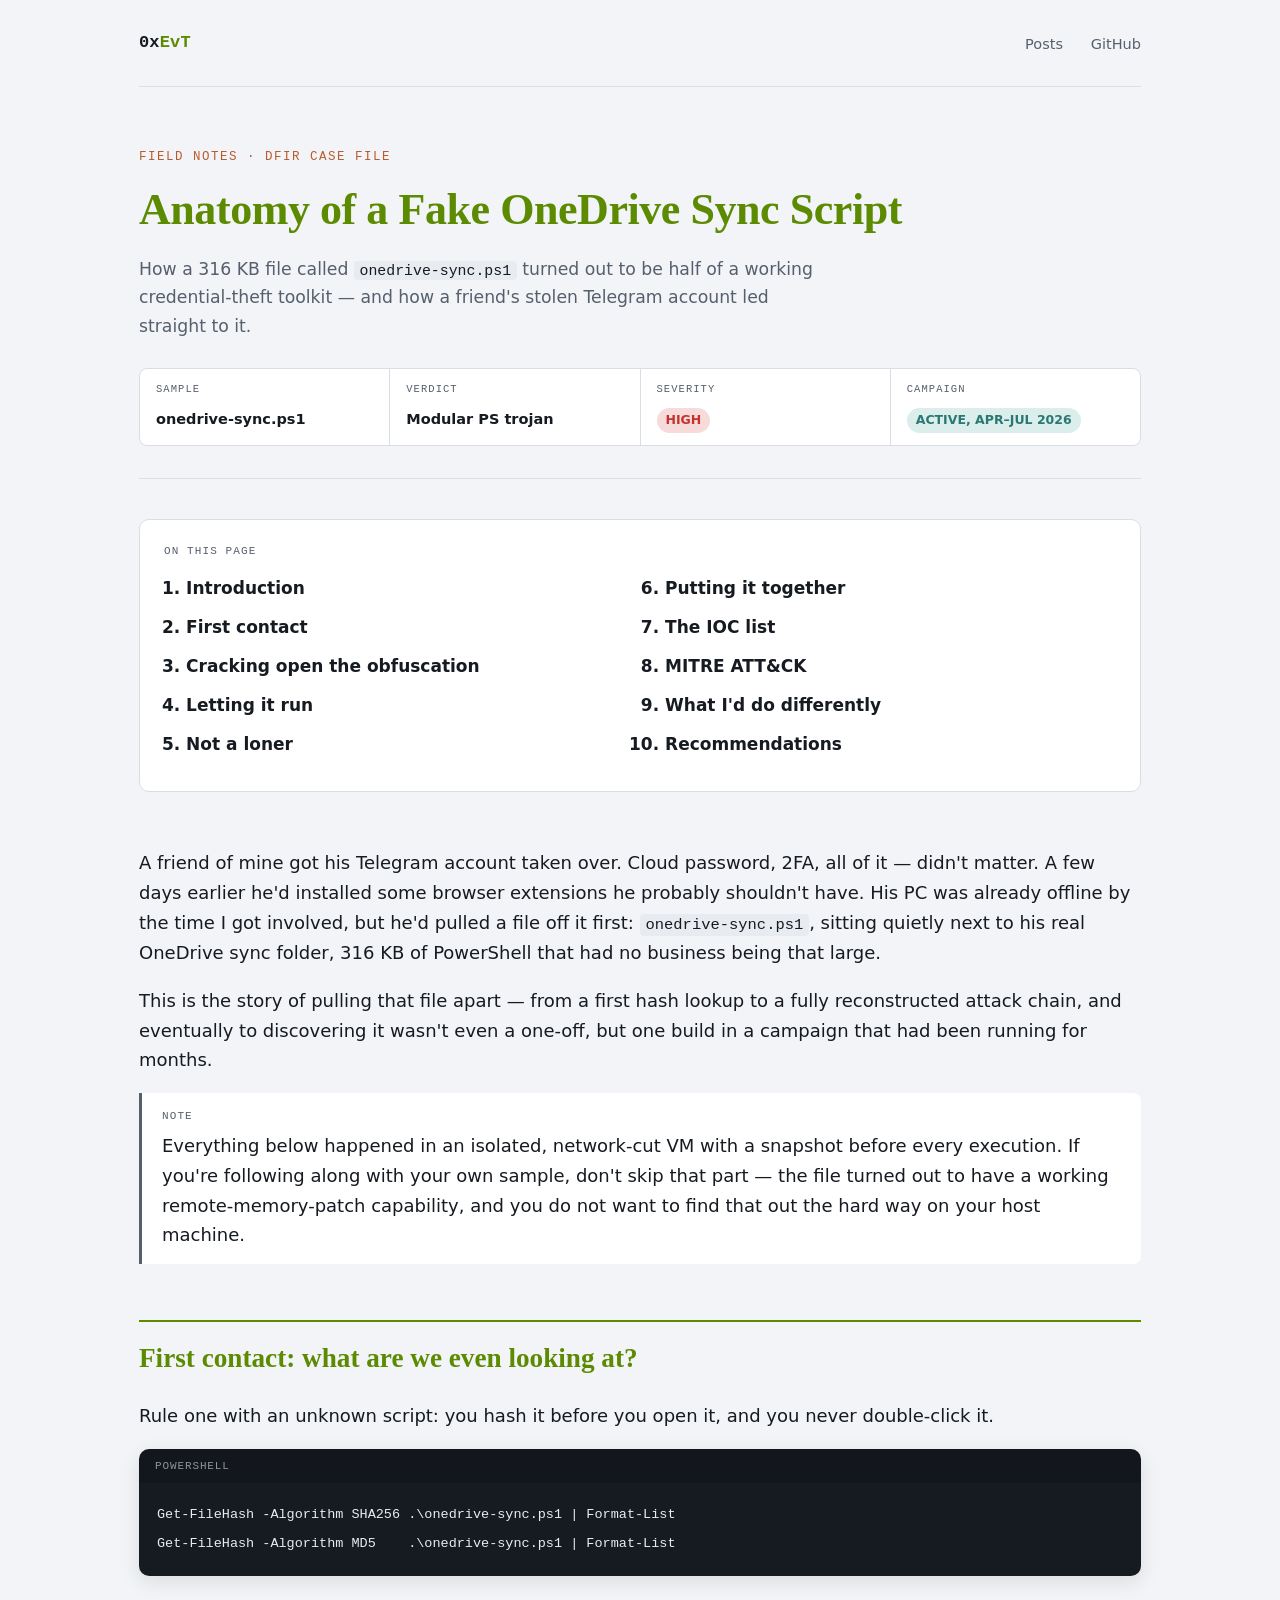
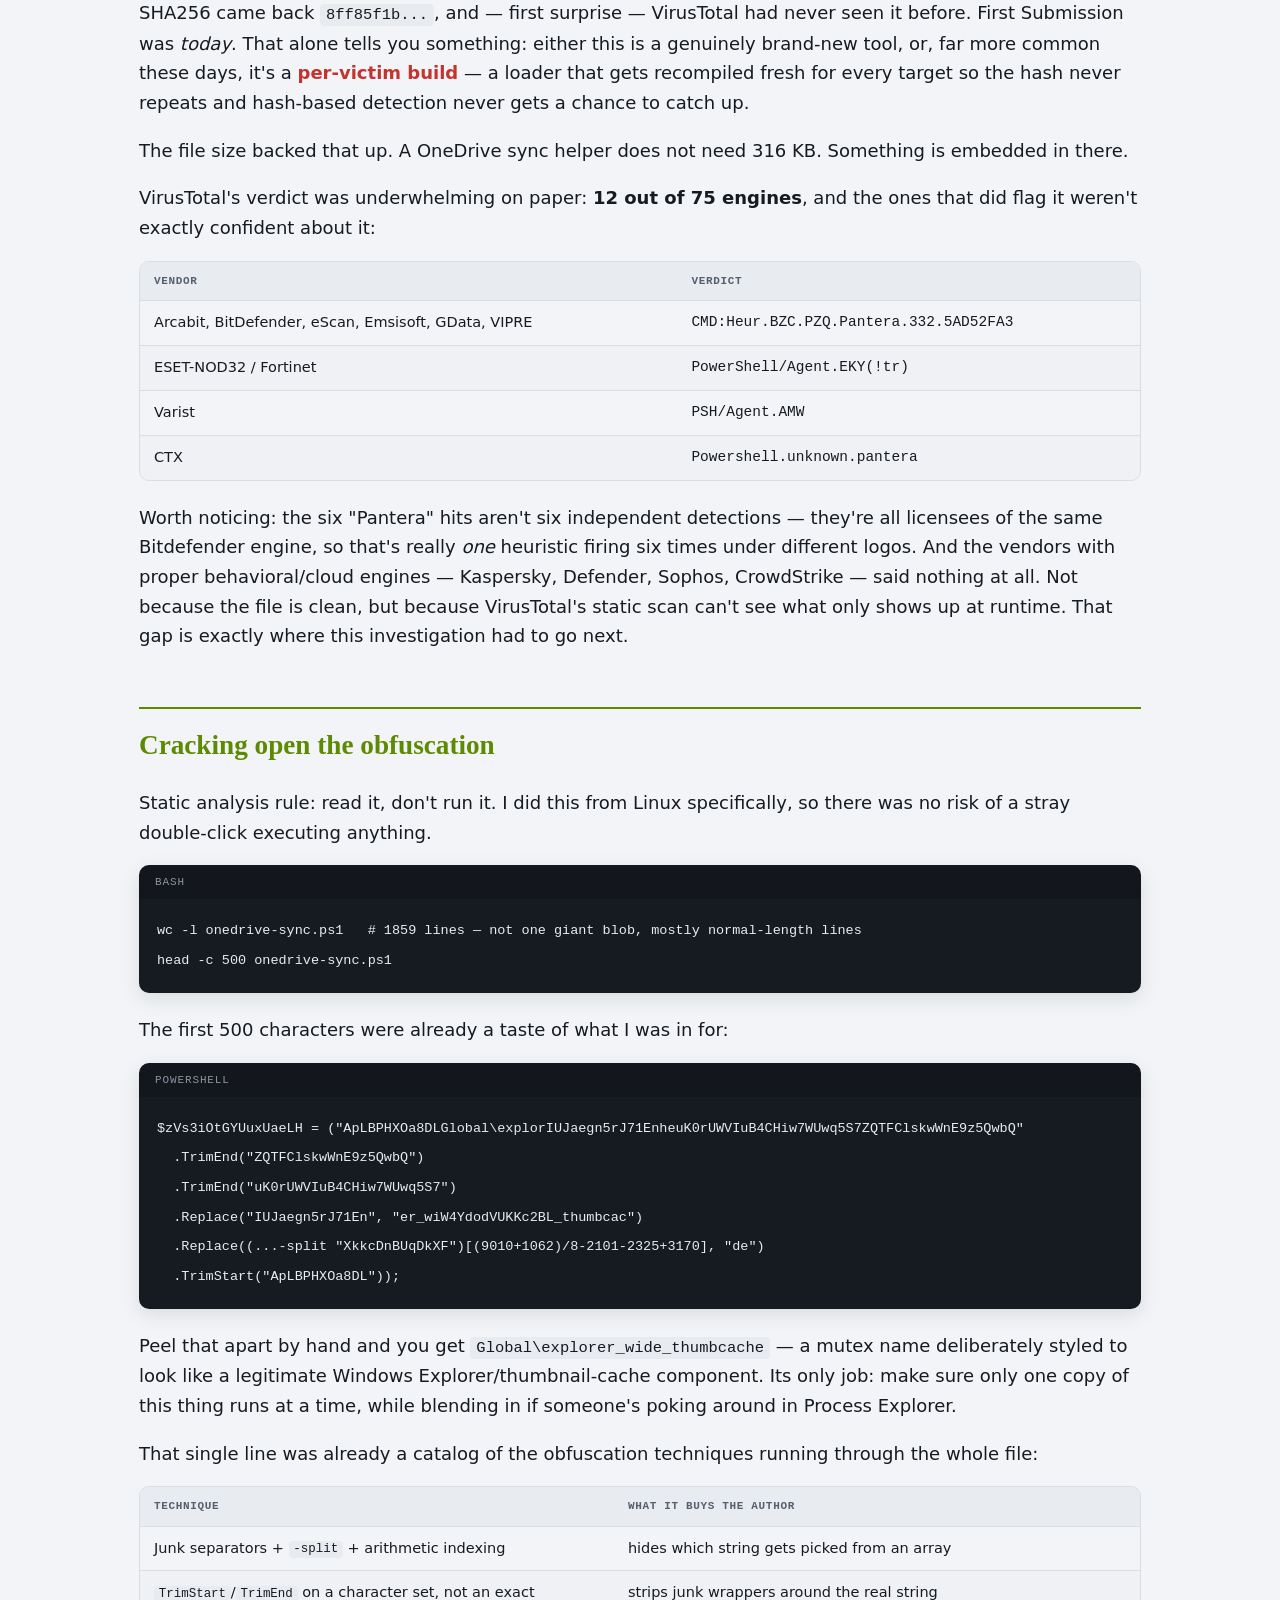
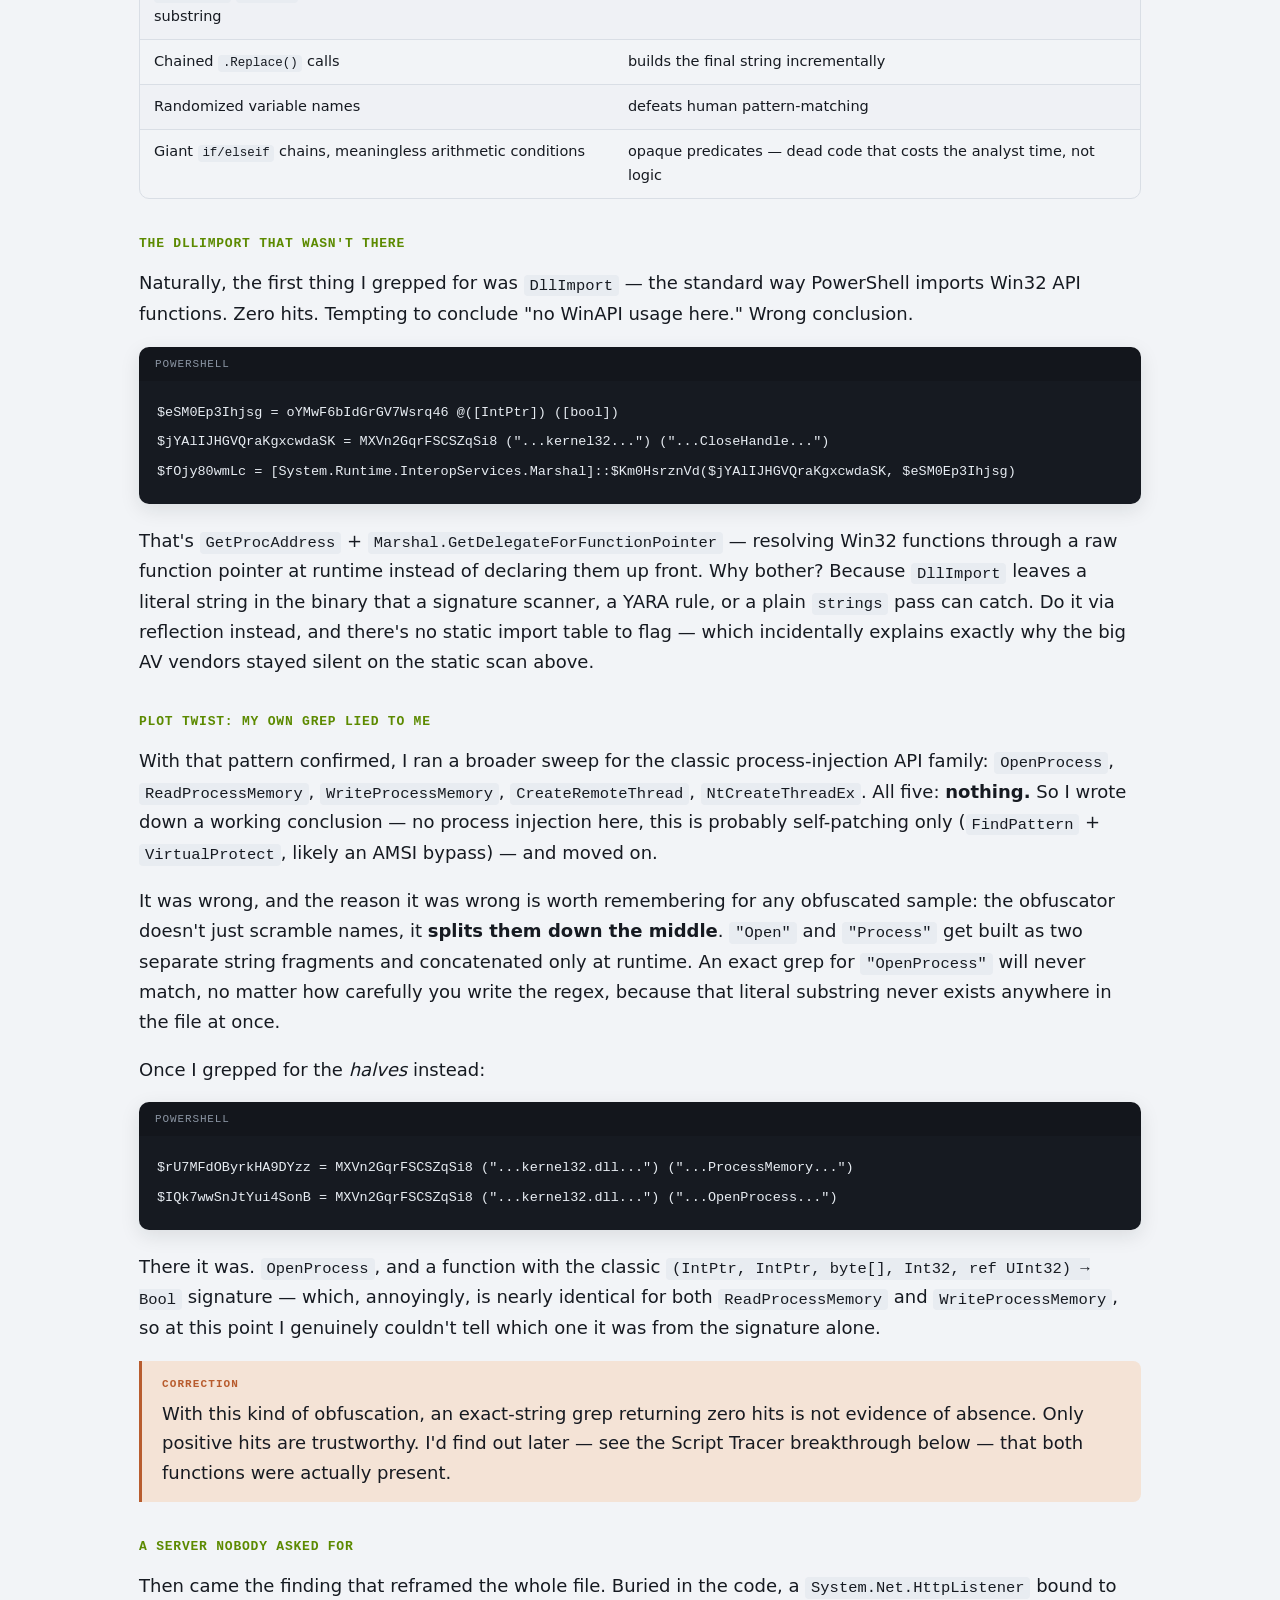
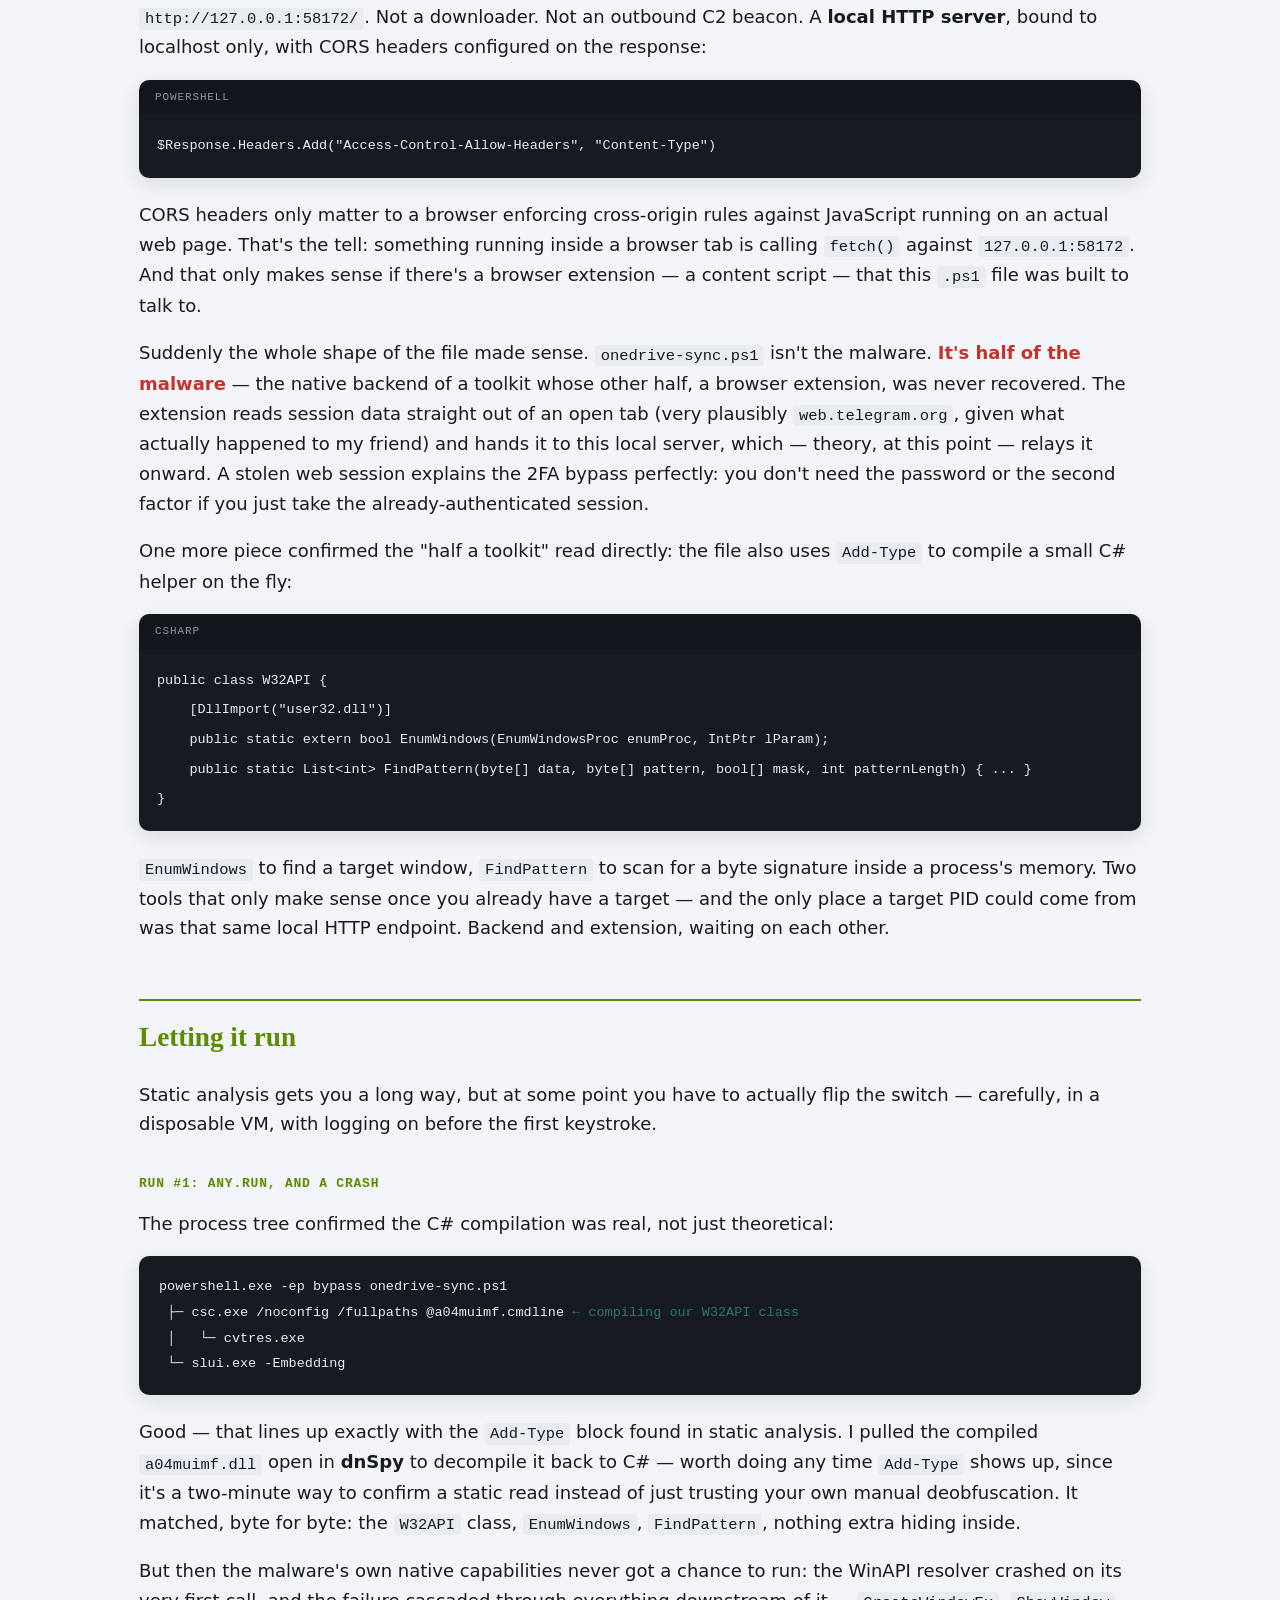
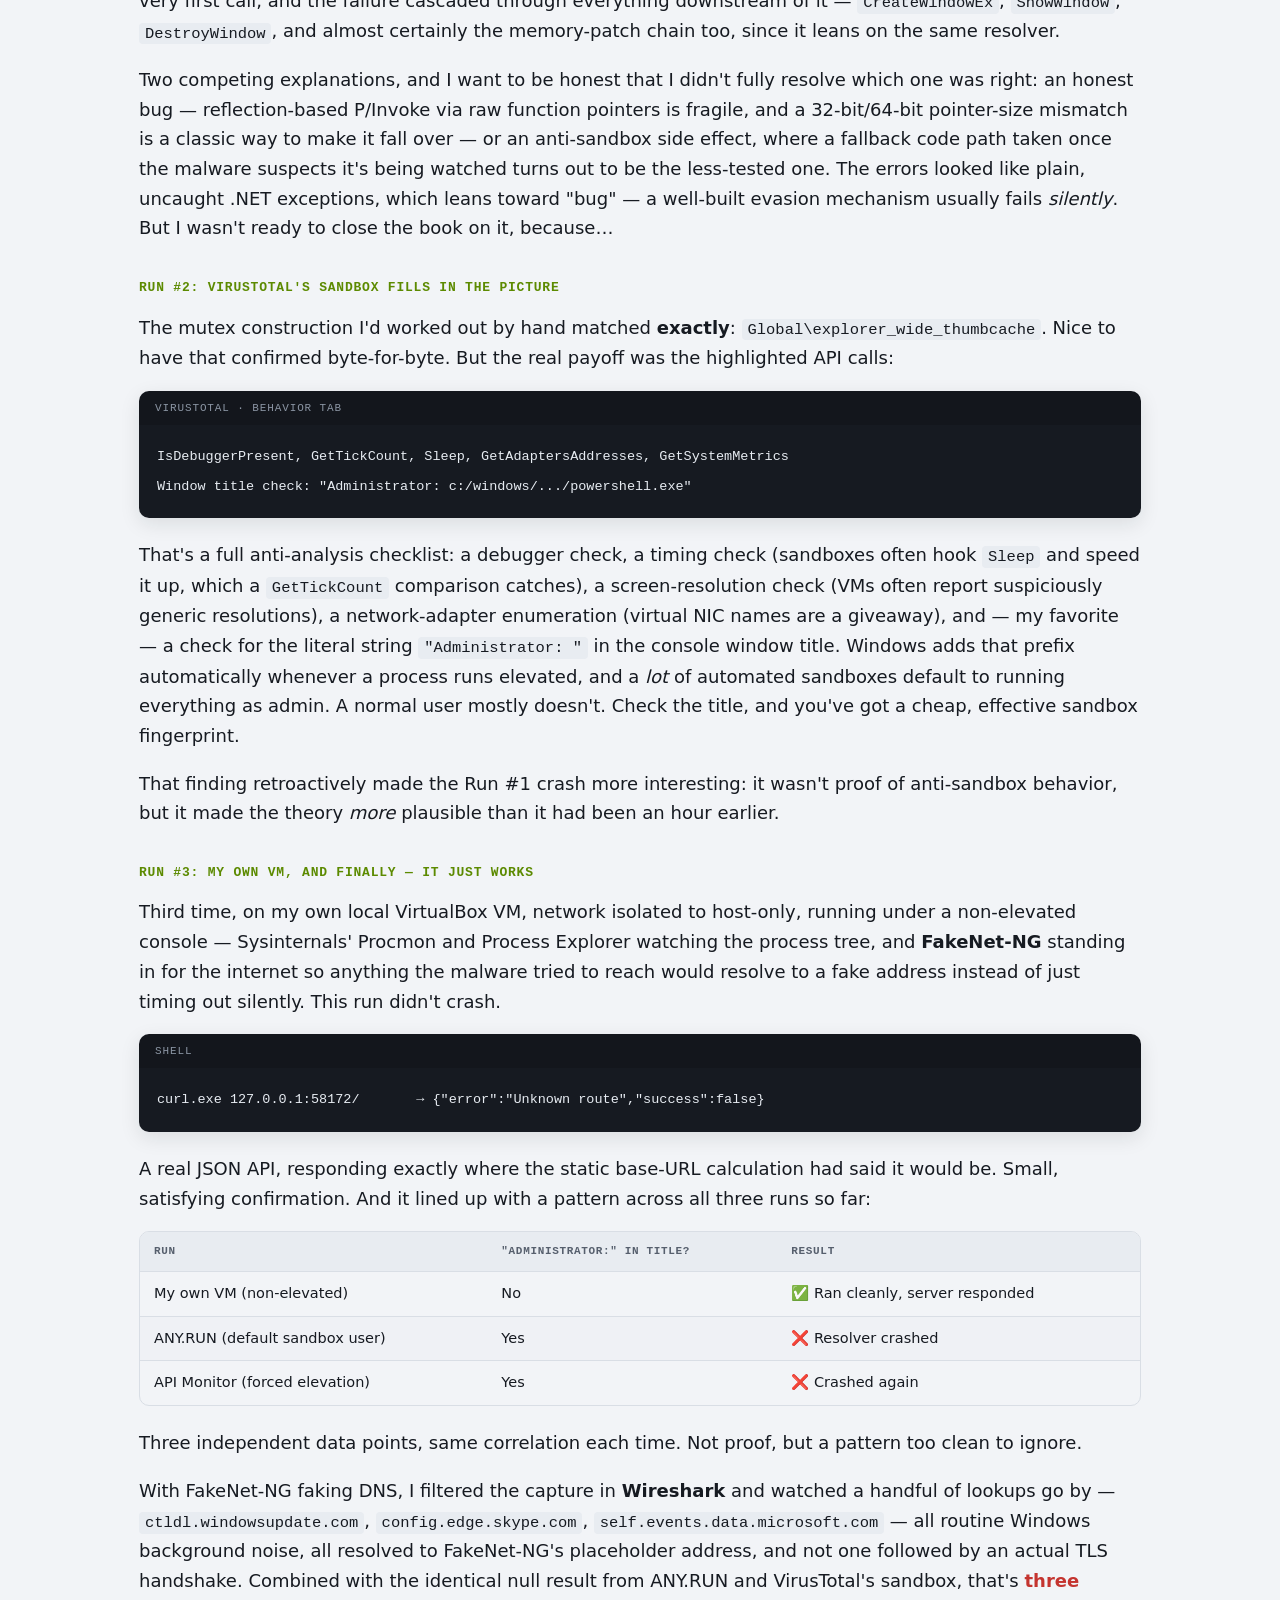
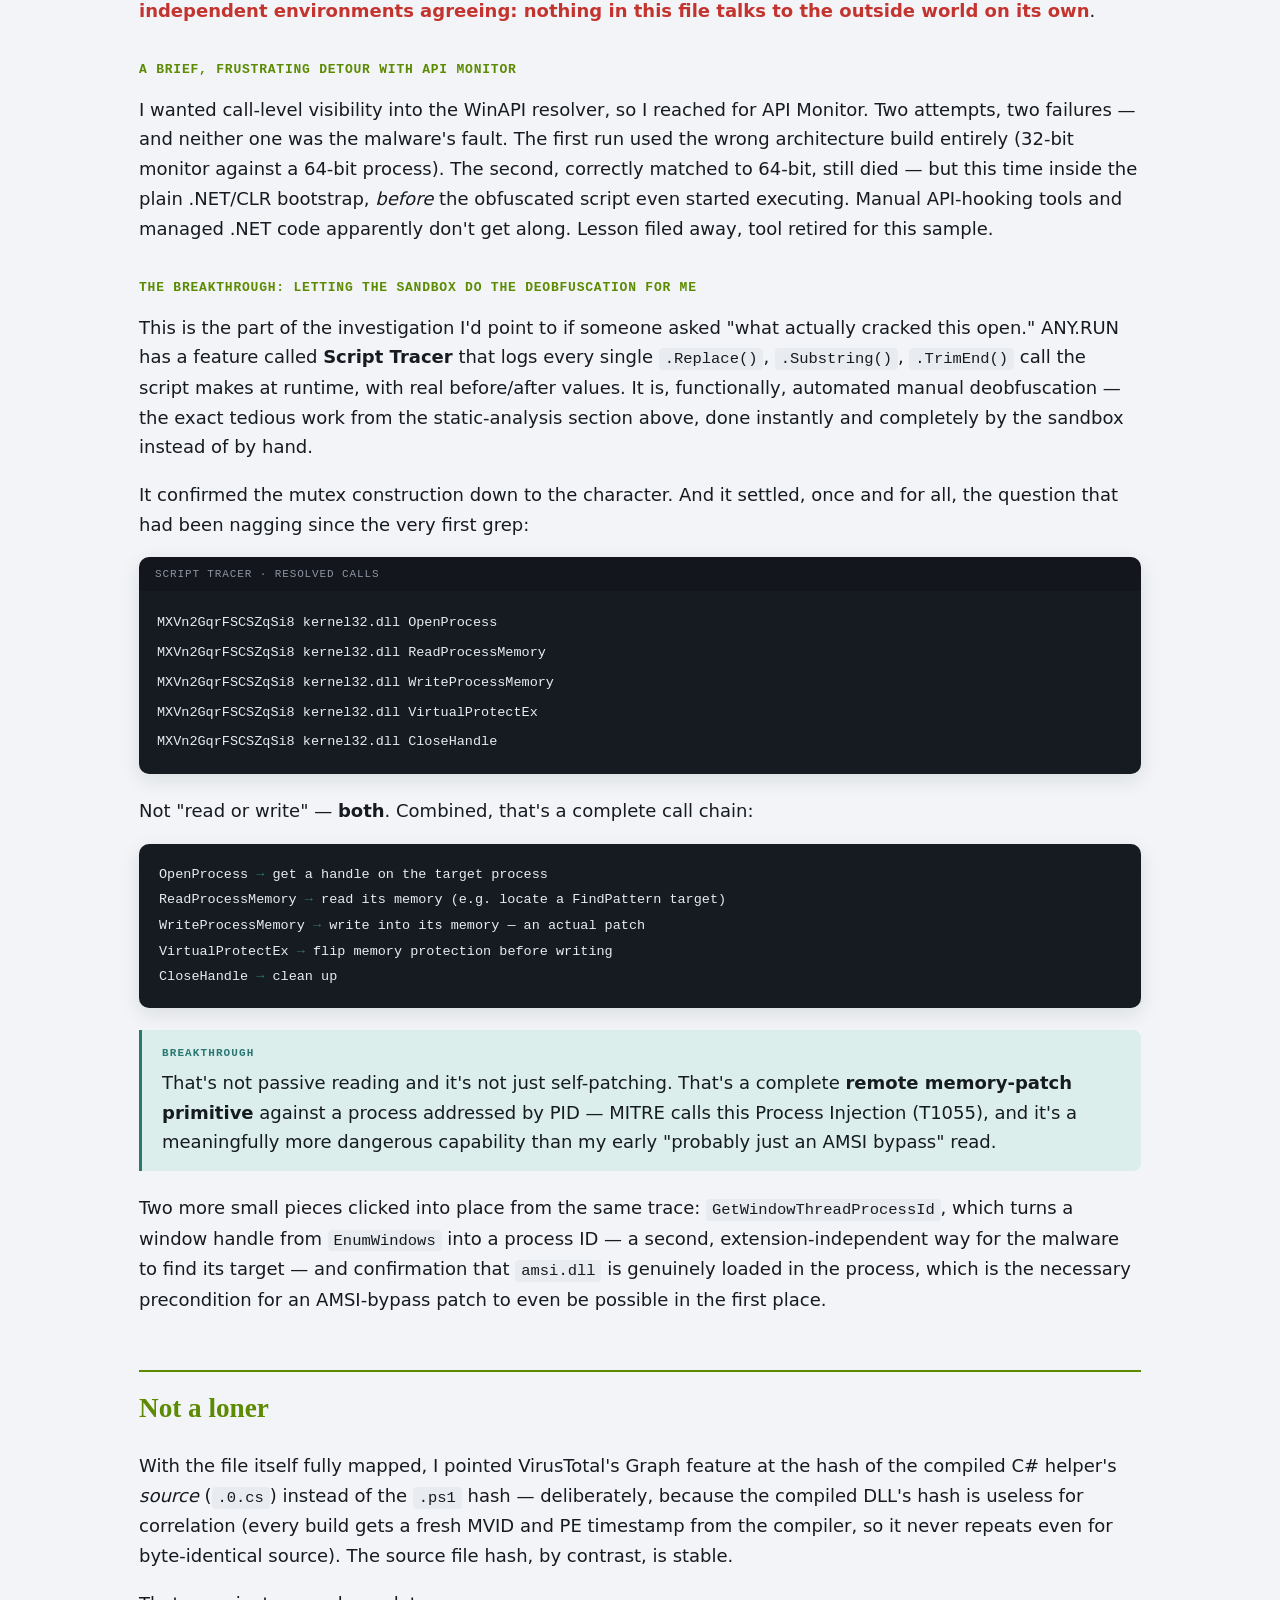
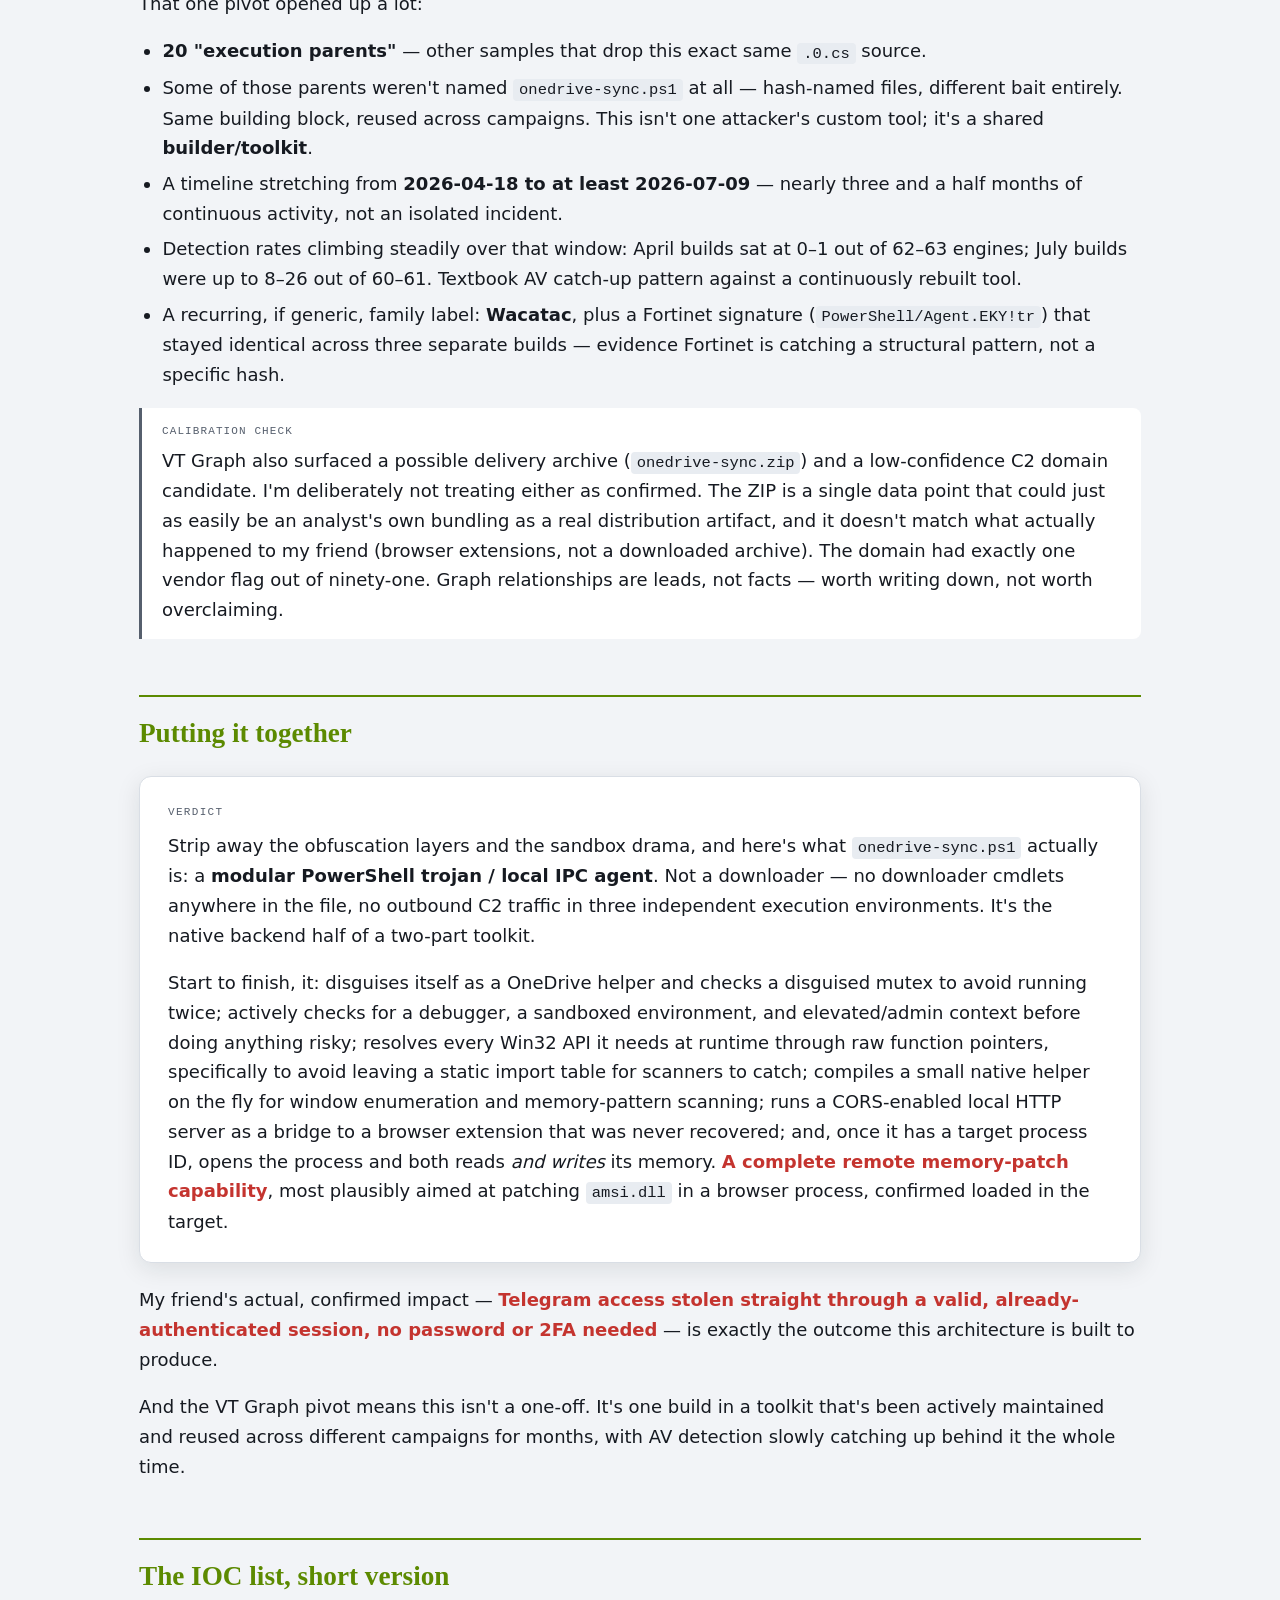
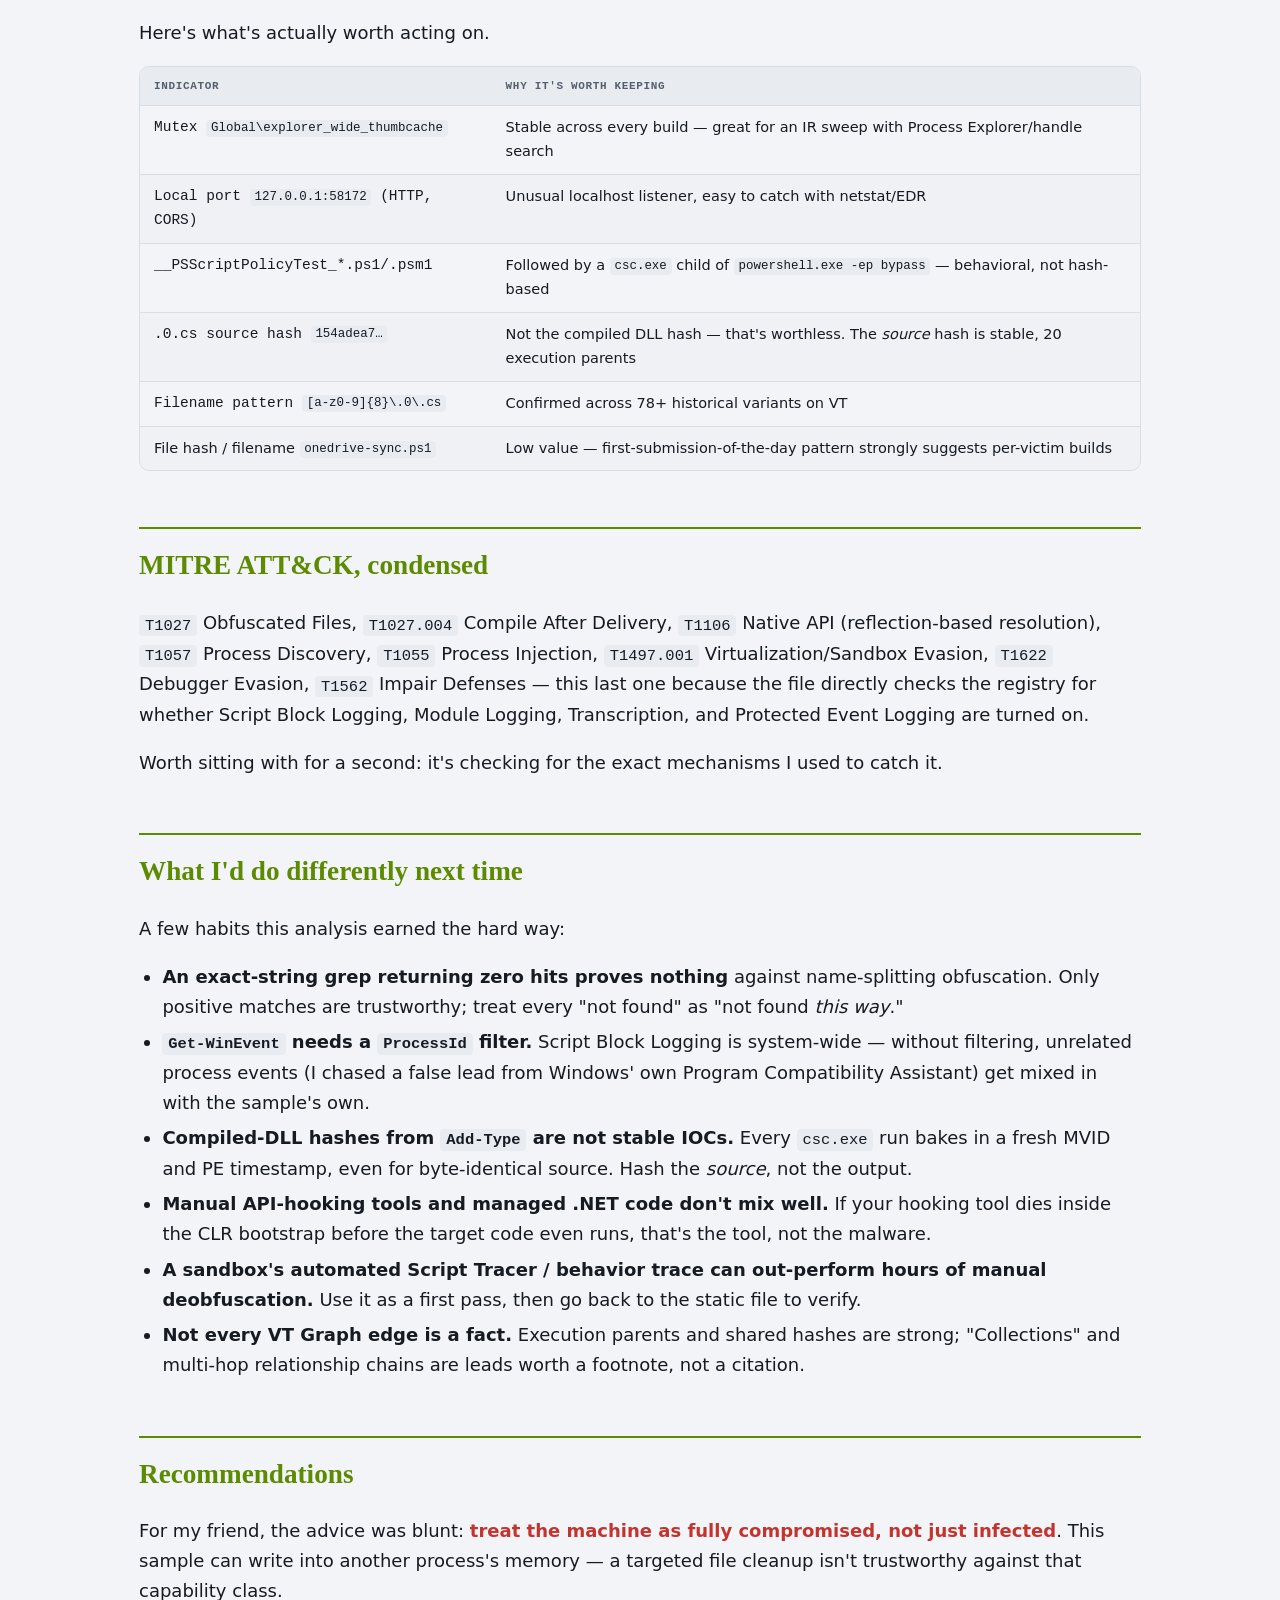
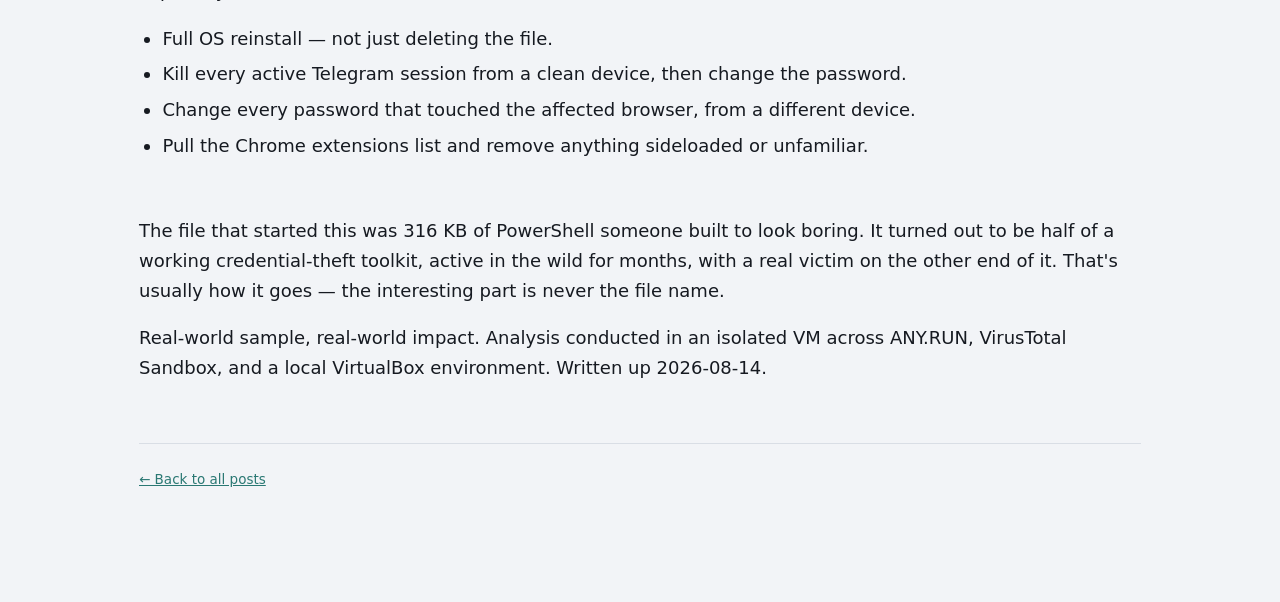
==== commit 00572d01: "Credit dnSpy decompilation and FakeNet-NG/Wireshark network capture Both were part of the actual met" ====
--- a/posts/anatomy-of-a-fake-onedrive-sync-script.html
+++ b/posts/anatomy-of-a-fake-onedrive-sync-script.html
@@ -176,7 +176,8 @@
         <div class="step">&nbsp;│&nbsp;&nbsp;&nbsp;└─ cvtres.exe</div>
         <div class="step">&nbsp;└─ slui.exe -Embedding</div>
       </div>
-      <p>Good &mdash; that lines up exactly with the <code>Add-Type</code> block found in static analysis. But then the malware's own native capabilities never got a chance to run: the WinAPI resolver crashed on its very first call, and the failure cascaded through everything downstream of it &mdash; <code>CreateWindowEx</code>, <code>ShowWindow</code>, <code>DestroyWindow</code>, and almost certainly the memory-patch chain too, since it leans on the same resolver.</p>
+      <p>Good &mdash; that lines up exactly with the <code>Add-Type</code> block found in static analysis. I pulled the compiled <code>a04muimf.dll</code> open in <strong>dnSpy</strong> to decompile it back to C# &mdash; worth doing any time <code>Add-Type</code> shows up, since it's a two-minute way to confirm a static read instead of just trusting your own manual deobfuscation. It matched, byte for byte: the <code>W32API</code> class, <code>EnumWindows</code>, <code>FindPattern</code>, nothing extra hiding inside.</p>
+      <p>But then the malware's own native capabilities never got a chance to run: the WinAPI resolver crashed on its very first call, and the failure cascaded through everything downstream of it &mdash; <code>CreateWindowEx</code>, <code>ShowWindow</code>, <code>DestroyWindow</code>, and almost certainly the memory-patch chain too, since it leans on the same resolver.</p>
       <p>Two competing explanations, and I want to be honest that I didn't fully resolve which one was right: an honest bug &mdash; reflection-based P/Invoke via raw function pointers is fragile, and a 32-bit/64-bit pointer-size mismatch is a classic way to make it fall over &mdash; or an anti-sandbox side effect, where a fallback code path taken once the malware suspects it's being watched turns out to be the less-tested one. The errors looked like plain, uncaught .NET exceptions, which leans toward "bug" &mdash; a well-built evasion mechanism usually fails <em>silently</em>. But I wasn't ready to close the book on it, because&hellip;</p>
 
       <h3>Run #2: VirusTotal's sandbox fills in the picture</h3>
@@ -190,7 +191,7 @@
       <p>That finding retroactively made the Run #1 crash more interesting: it wasn't proof of anti-sandbox behavior, but it made the theory <em>more</em> plausible than it had been an hour earlier.</p>
 
       <h3>Run #3: my own VM, and finally &mdash; it just works</h3>
-      <p>Third time, on my own local VirtualBox VM, network isolated to host-only, running under a non-elevated console. This run didn't crash.</p>
+      <p>Third time, on my own local VirtualBox VM, network isolated to host-only, running under a non-elevated console &mdash; Sysinternals' Procmon and Process Explorer watching the process tree, and <strong>FakeNet-NG</strong> standing in for the internet so anything the malware tried to reach would resolve to a fake address instead of just timing out silently. This run didn't crash.</p>
       <div class="code-block">
         <div class="tag">shell</div>
         <pre><code>curl.exe 127.0.0.1:58172/       &rarr; {"error":"Unknown route","success":false}</code></pre>
@@ -207,6 +208,7 @@
         </table>
       </div>
       <p>Three independent data points, same correlation each time. Not proof, but a pattern too clean to ignore.</p>
+      <p>With FakeNet-NG faking DNS, I filtered the capture in <strong>Wireshark</strong> and watched a handful of lookups go by &mdash; <code>ctldl.windowsupdate.com</code>, <code>config.edge.skype.com</code>, <code>self.events.data.microsoft.com</code> &mdash; all routine Windows background noise, all resolved to FakeNet-NG's placeholder address, and not one followed by an actual TLS handshake. Combined with the identical null result from ANY.RUN and VirusTotal's sandbox, that's <span class="hl">three independent environments agreeing: nothing in this file talks to the outside world on its own</span>.</p>
 
       <h3>A brief, frustrating detour with API Monitor</h3>
       <p>I wanted call-level visibility into the WinAPI resolver, so I reached for API Monitor. Two attempts, two failures &mdash; and neither one was the malware's fault. The first run used the wrong architecture build entirely (32-bit monitor against a 64-bit process). The second, correctly matched to 64-bit, still died &mdash; but this time inside the plain .NET/CLR bootstrap, <em>before</em> the obfuscated script even started executing. Manual API-hooking tools and managed .NET code apparently don't get along. Lesson filed away, tool retired for this sample.</p>
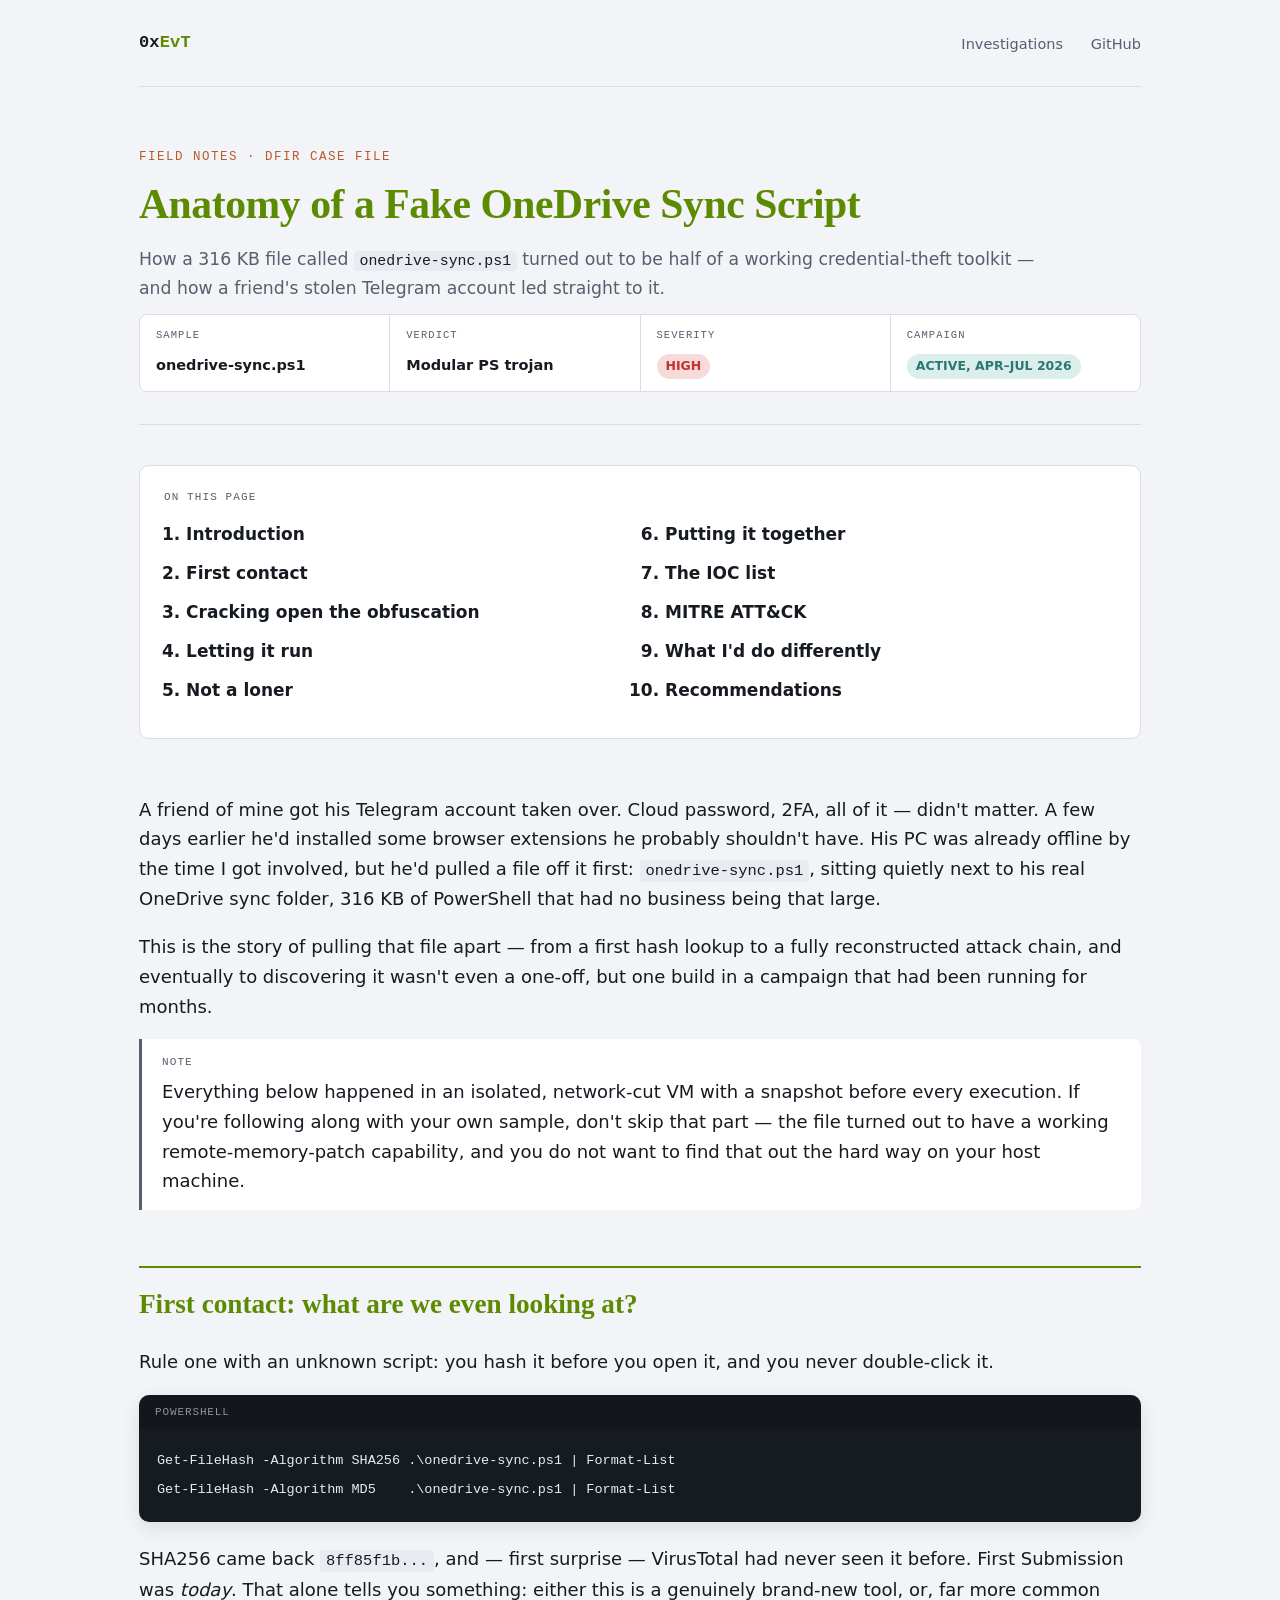
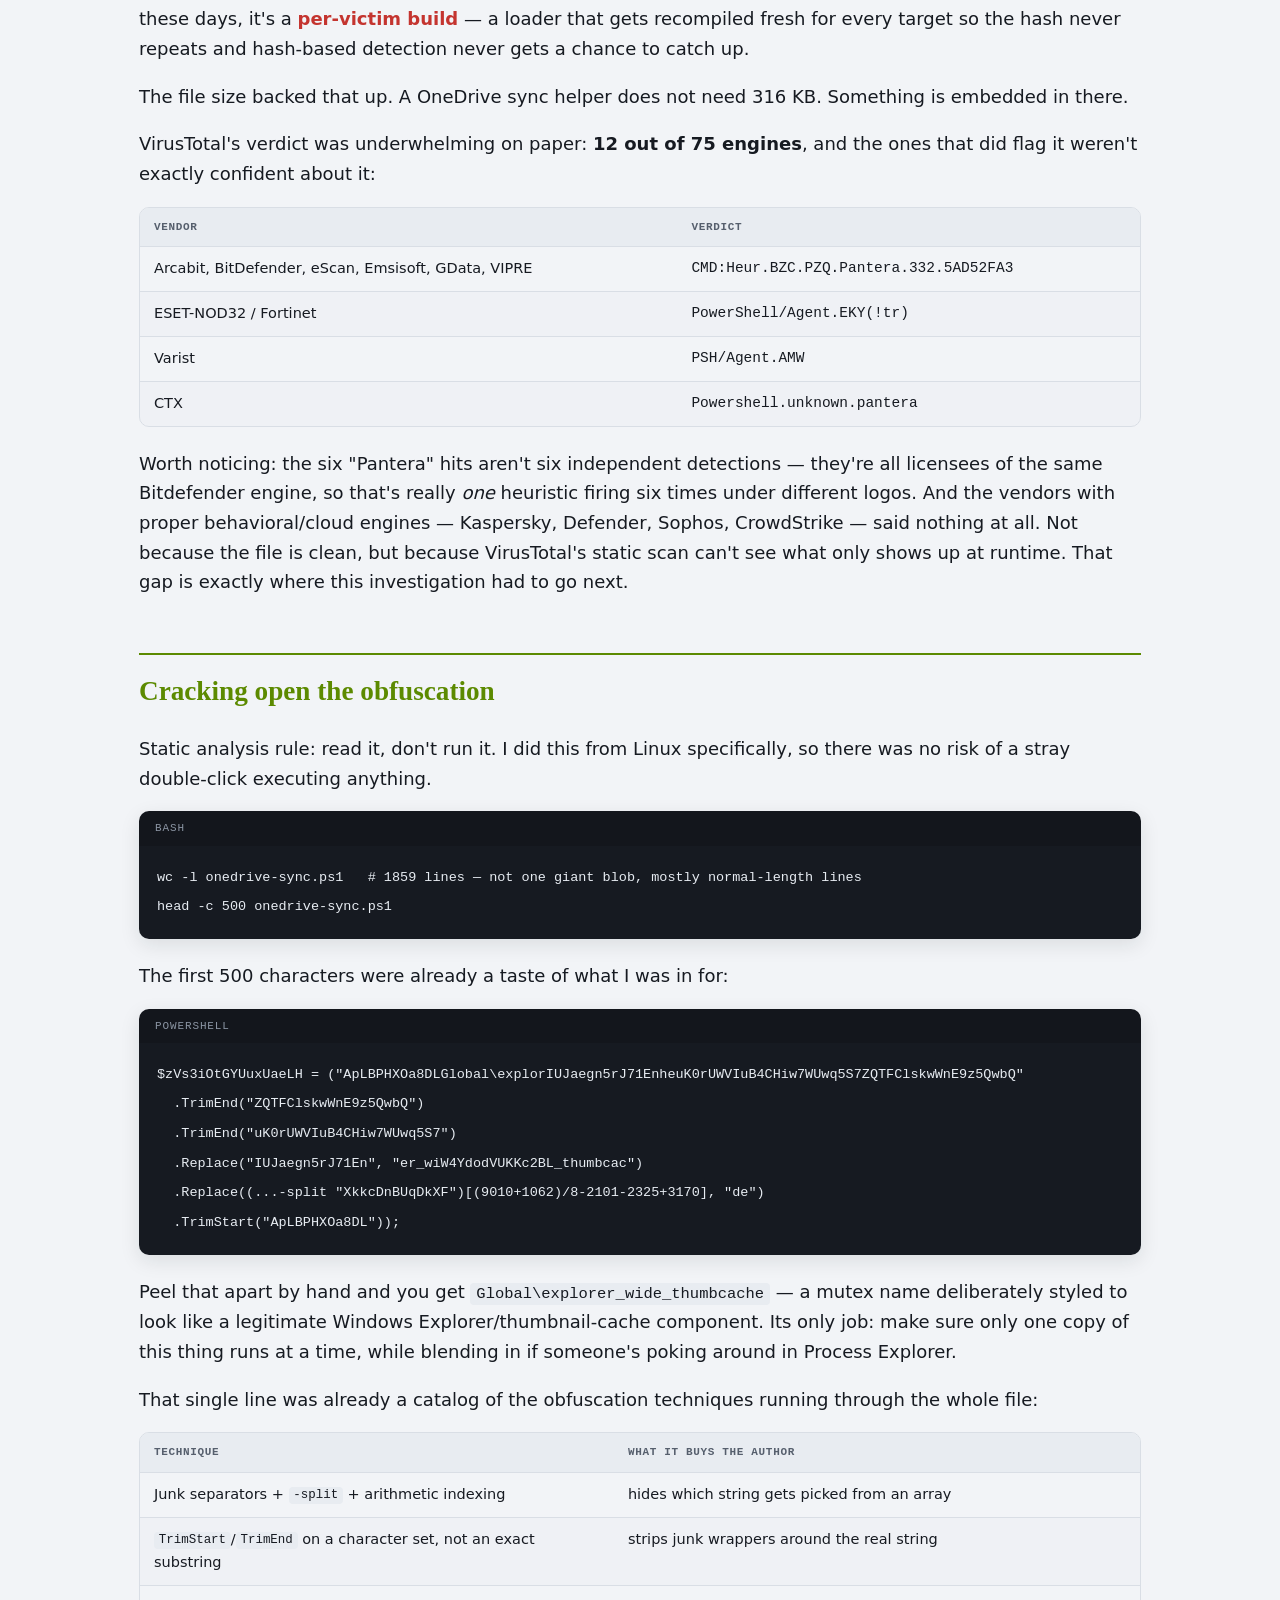
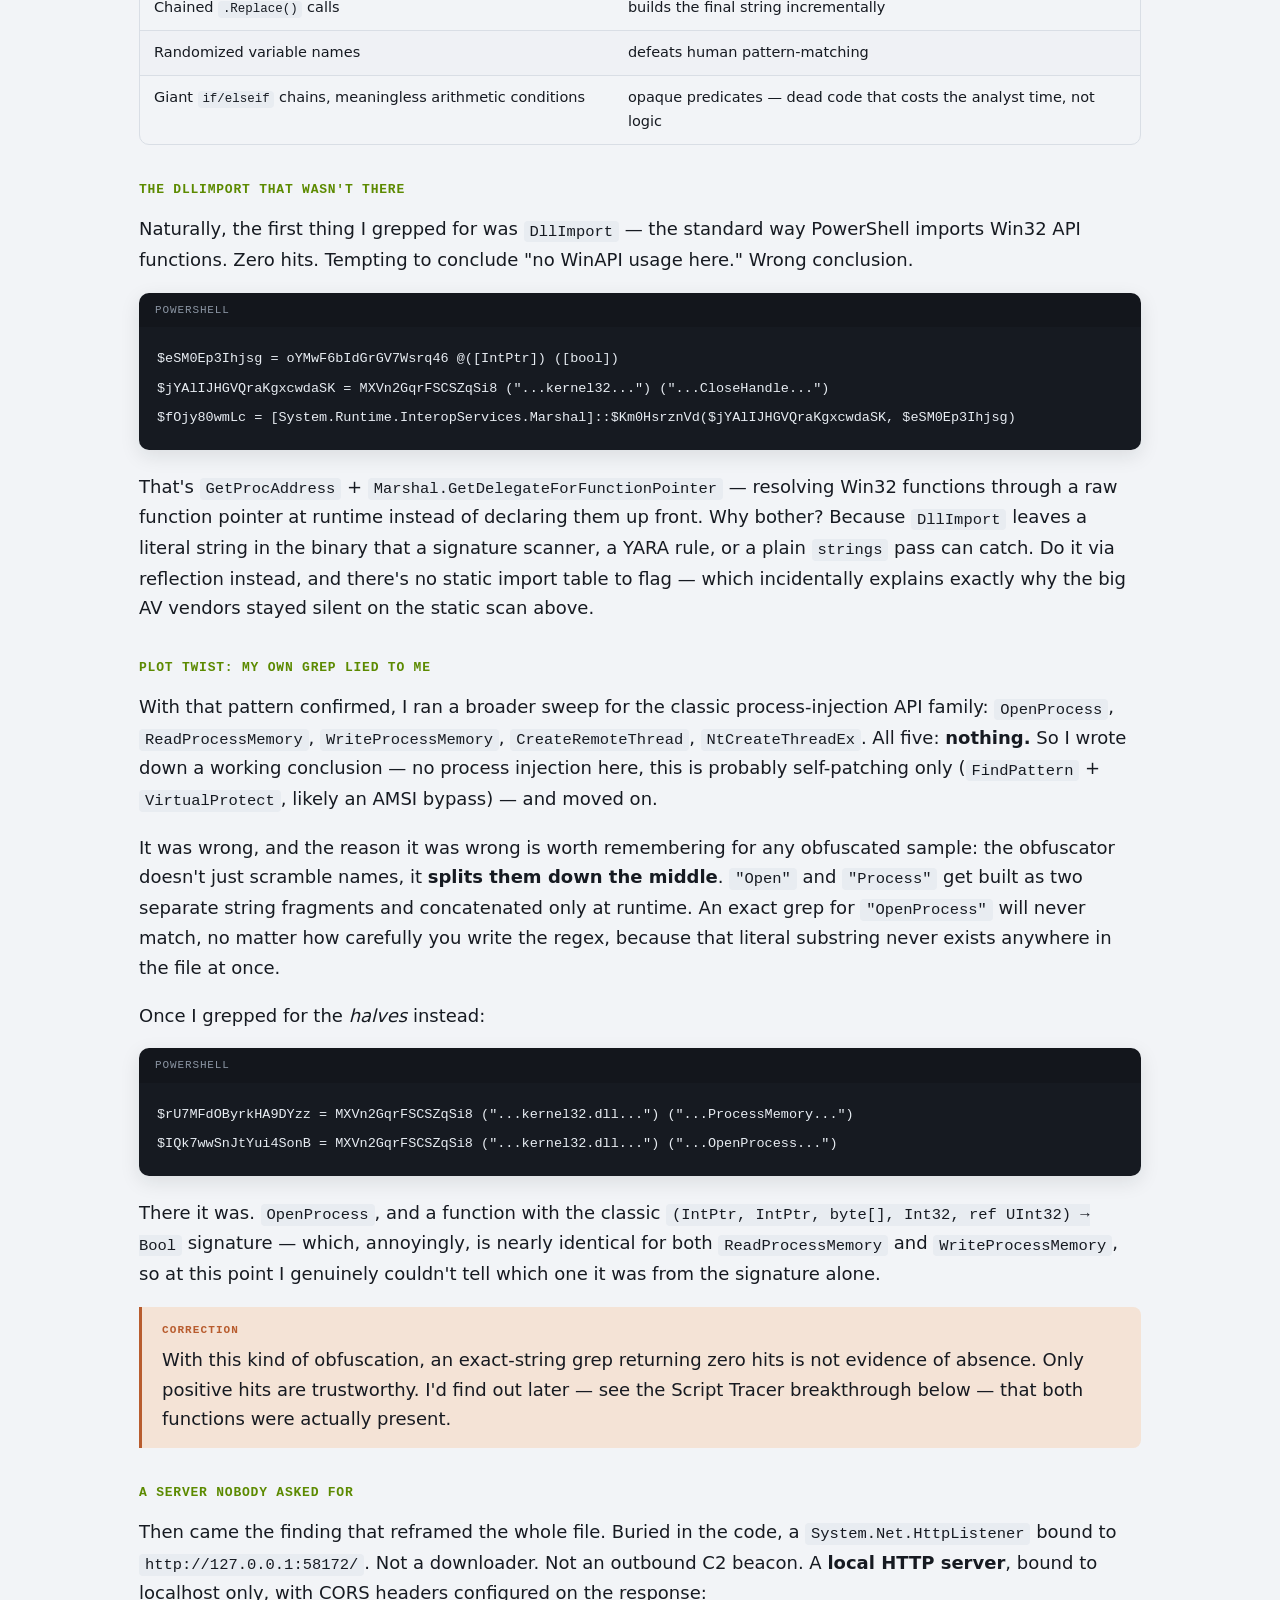
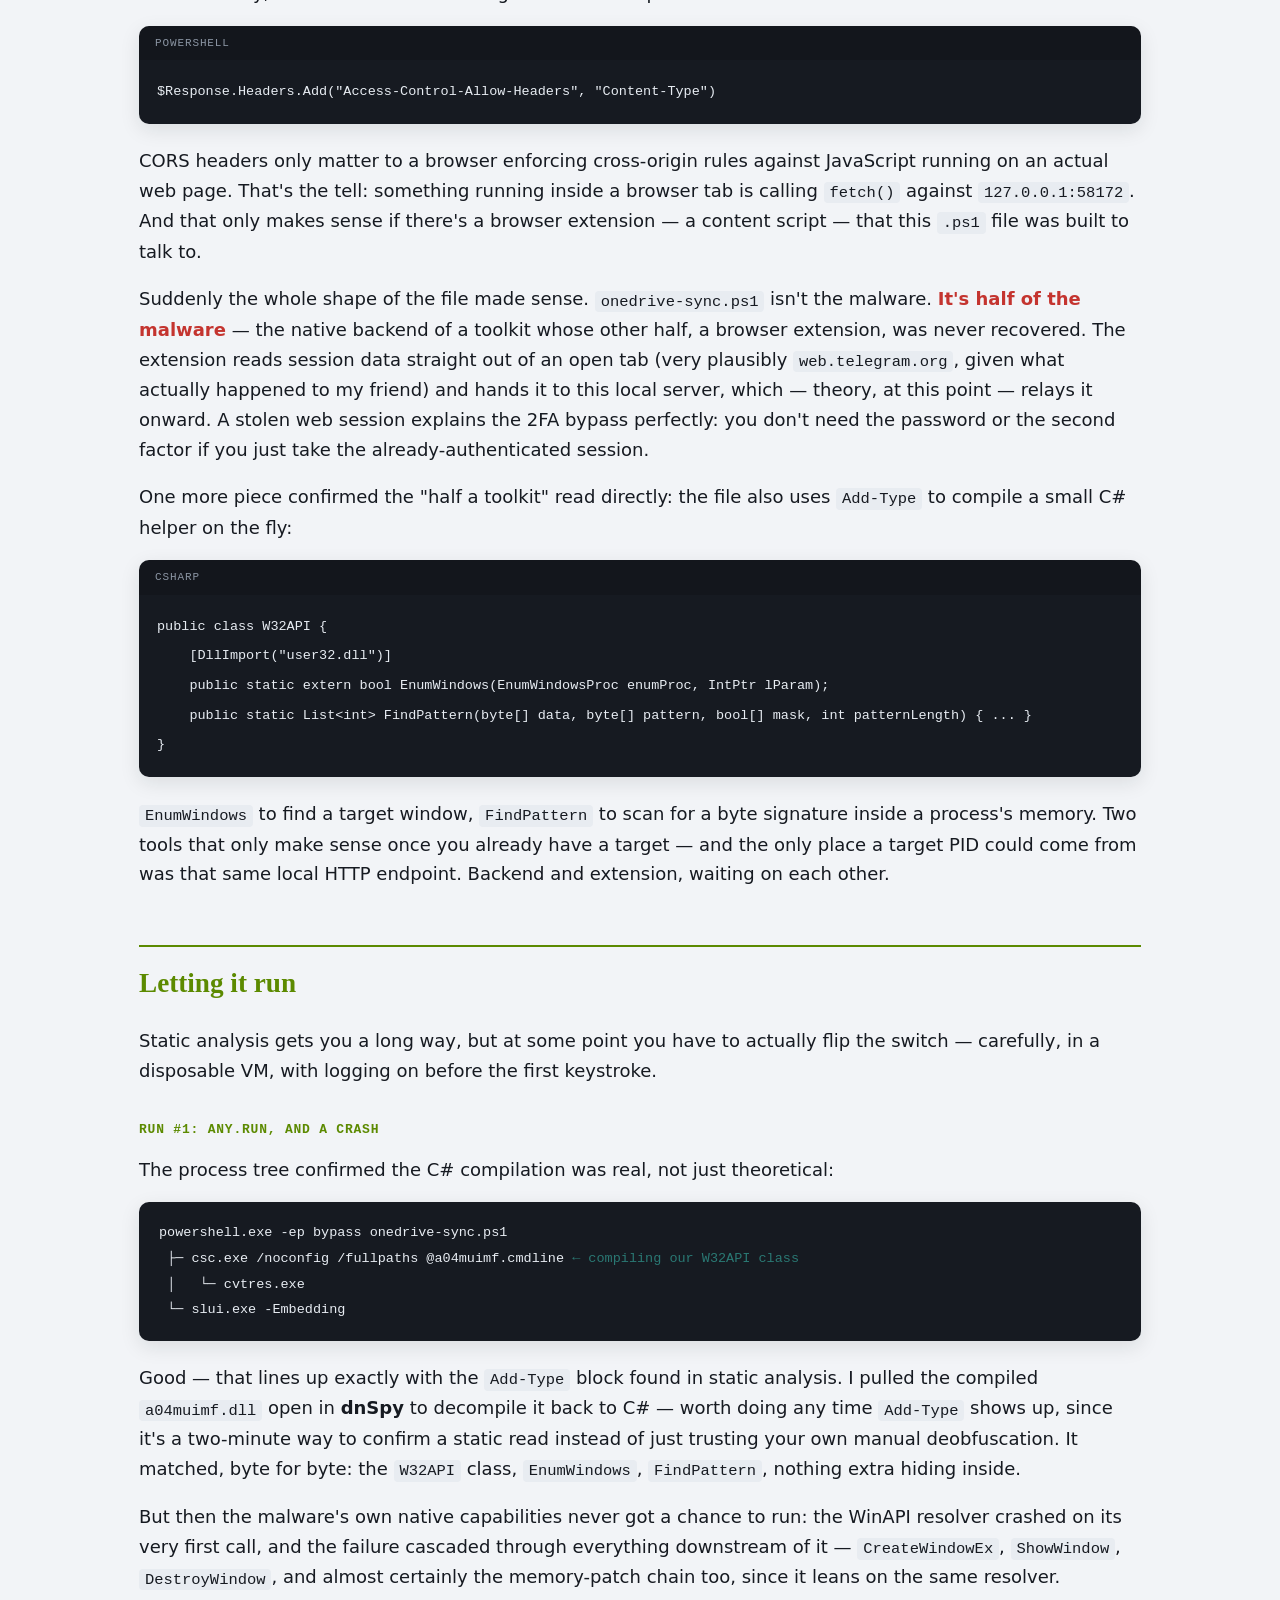
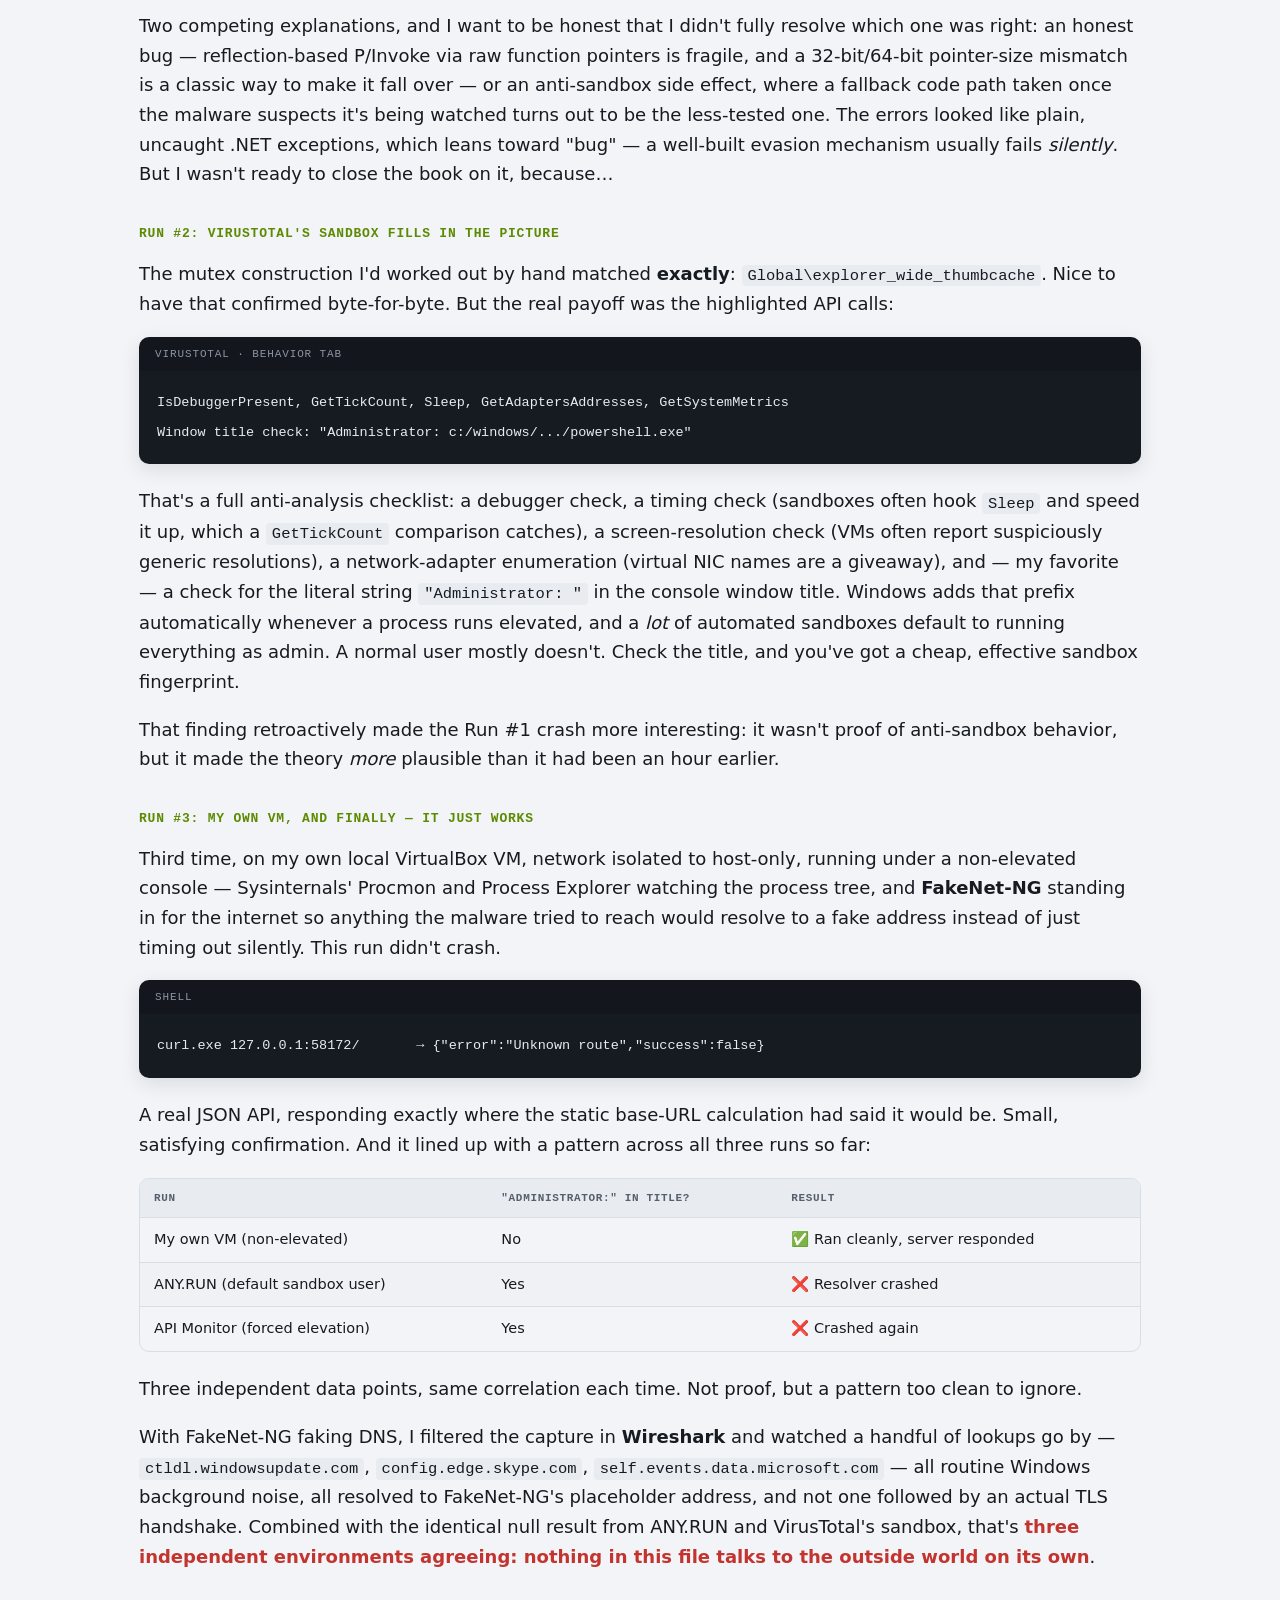
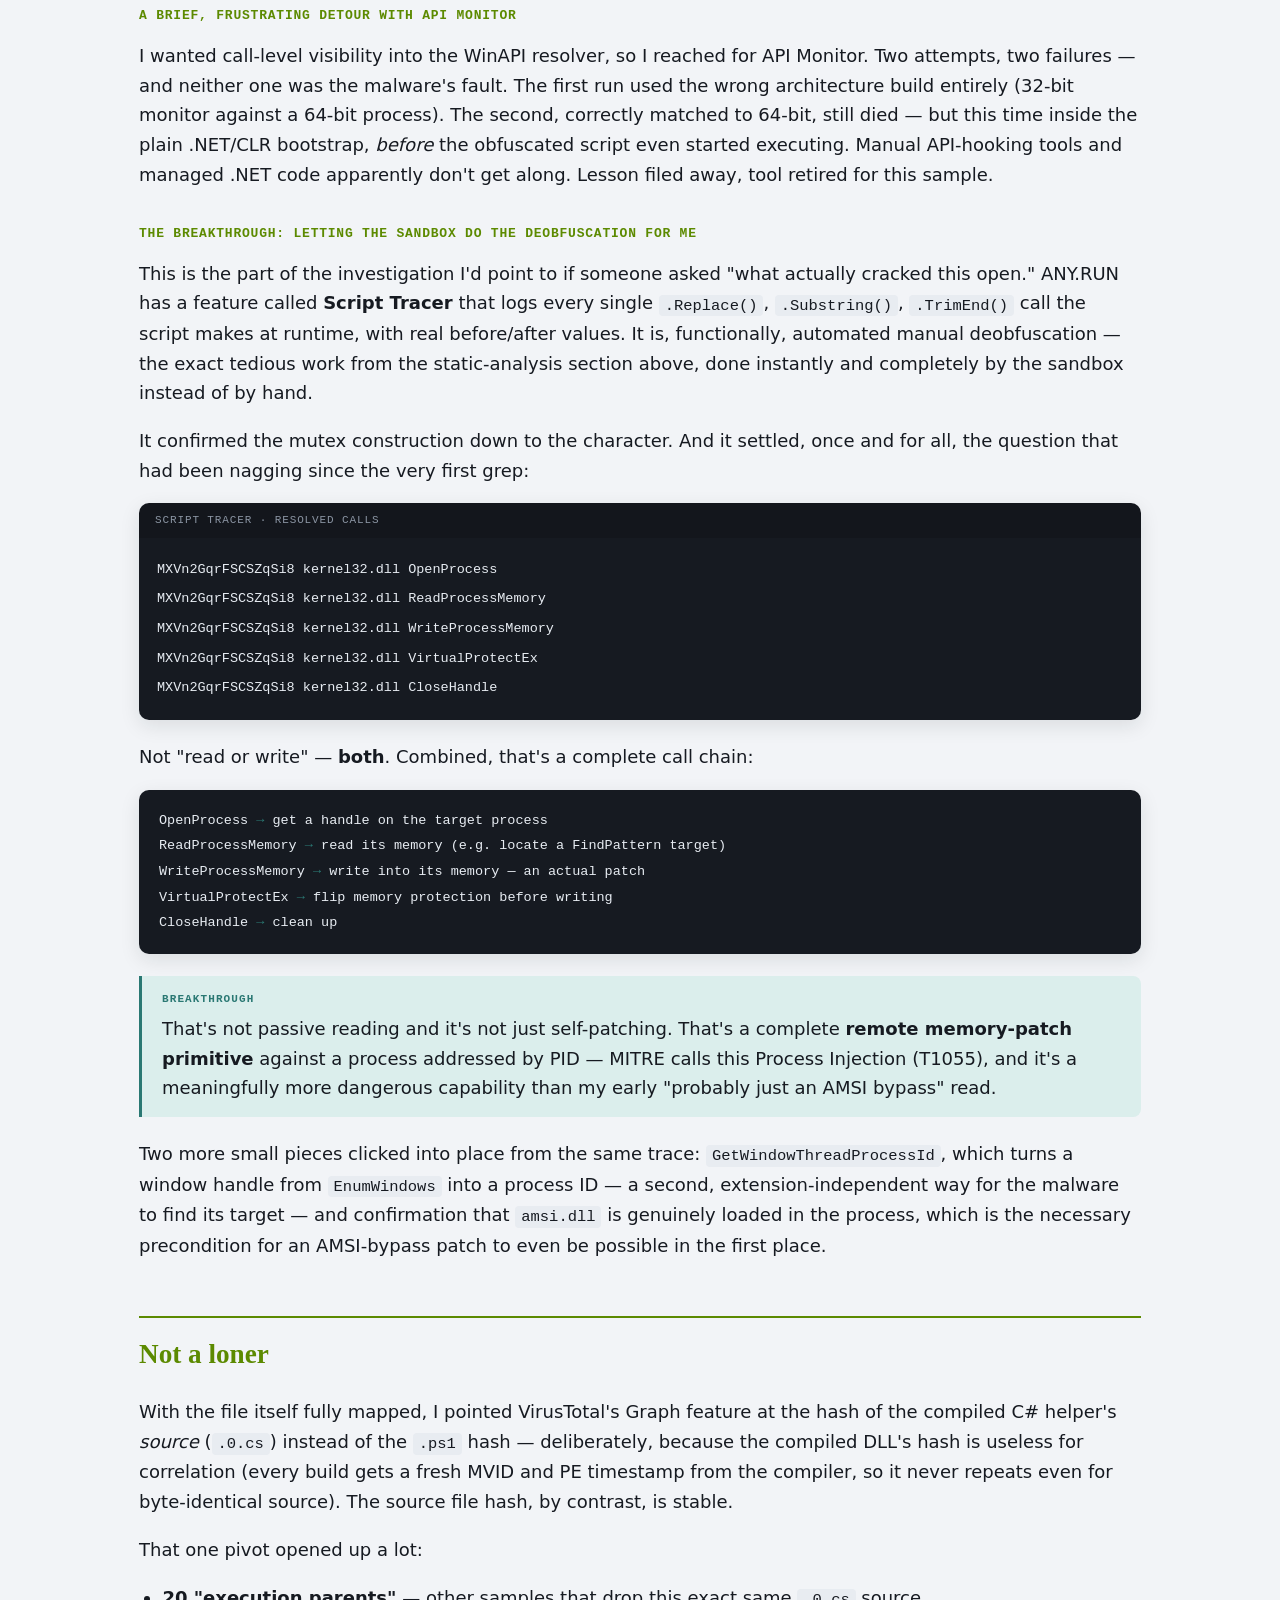
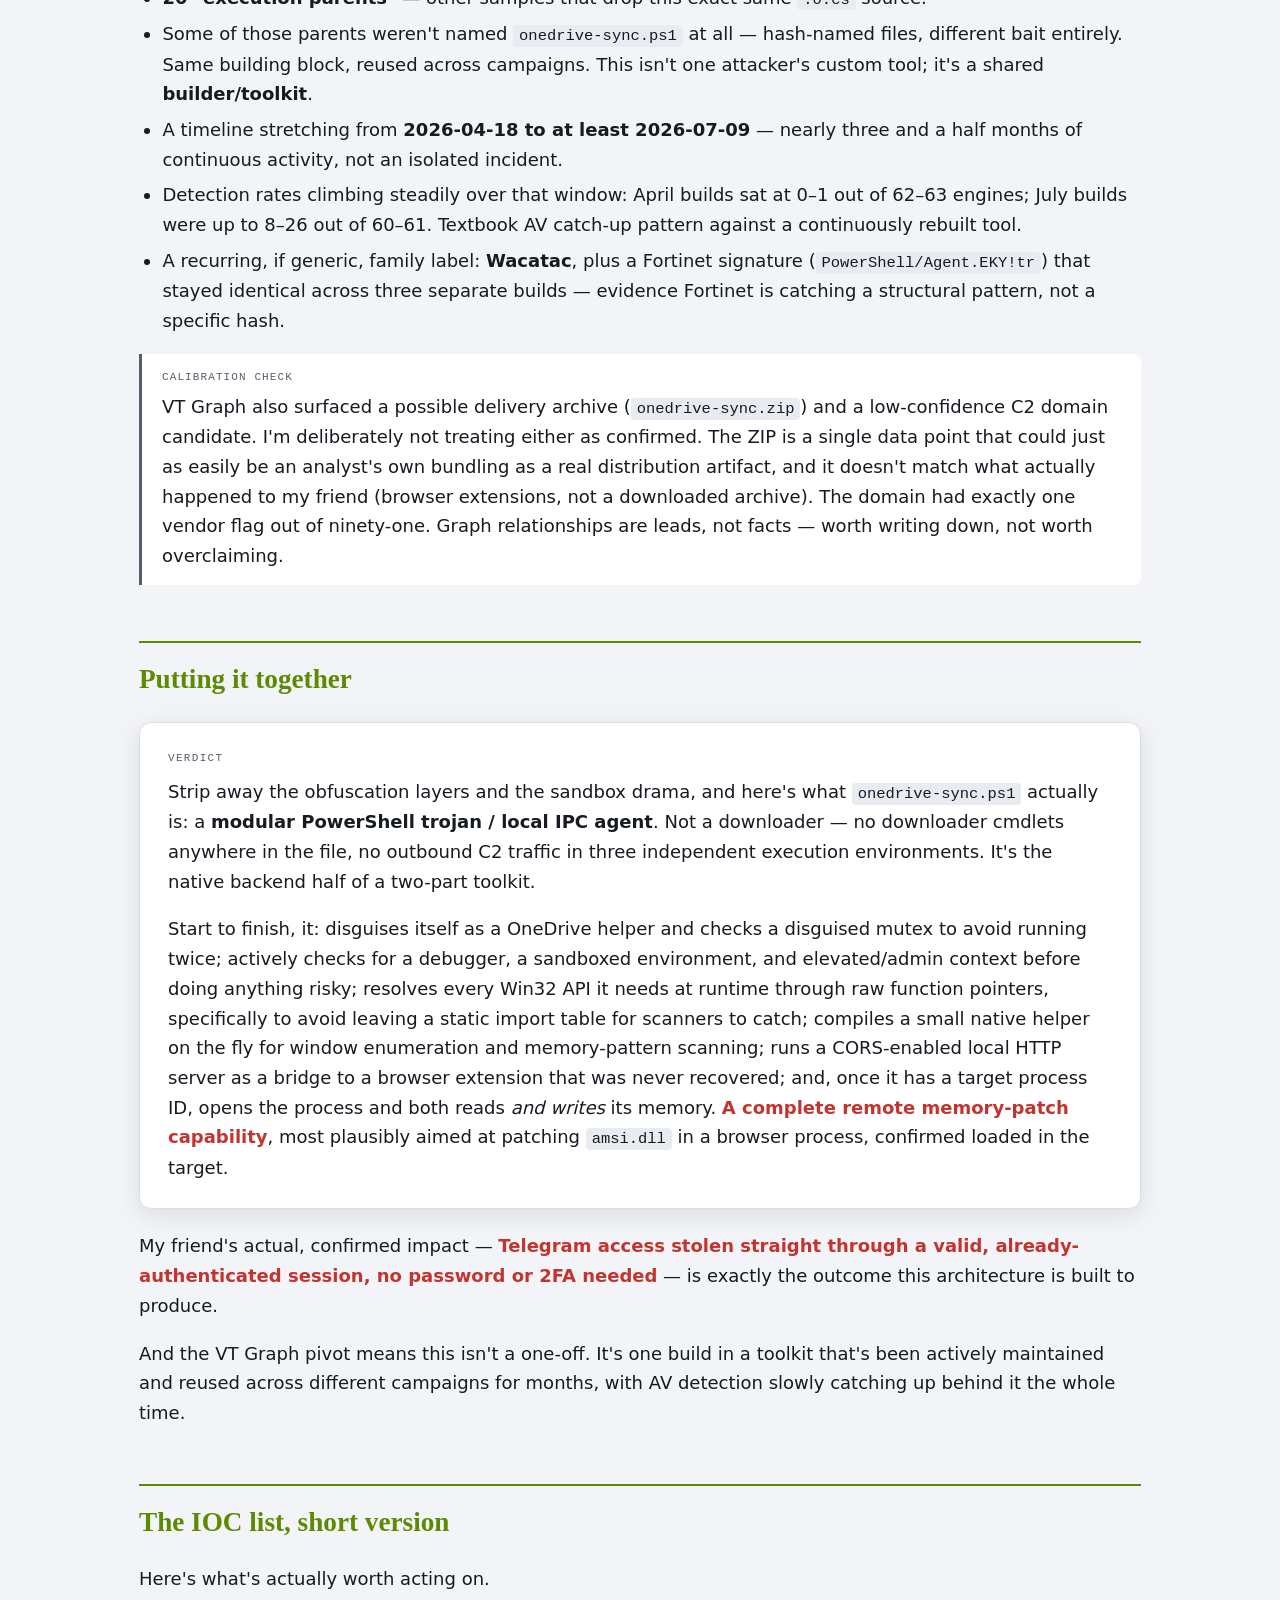
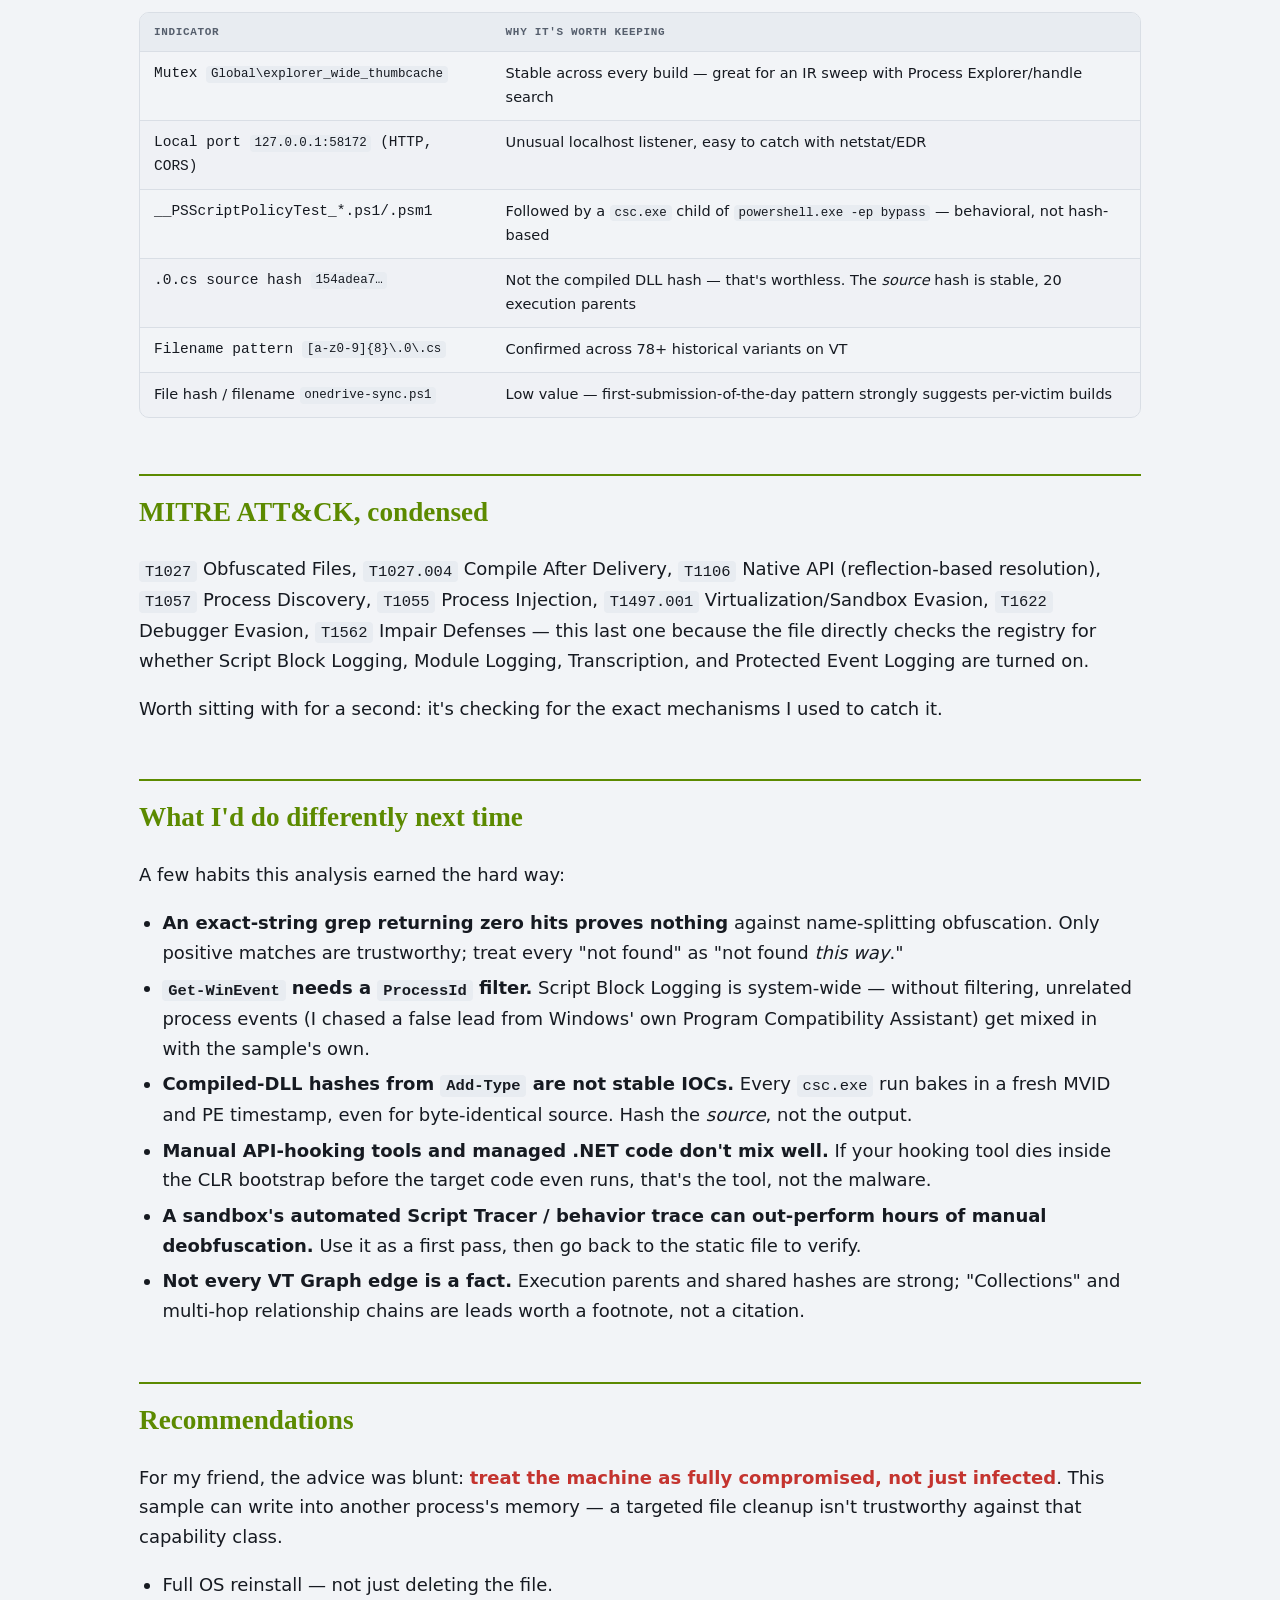
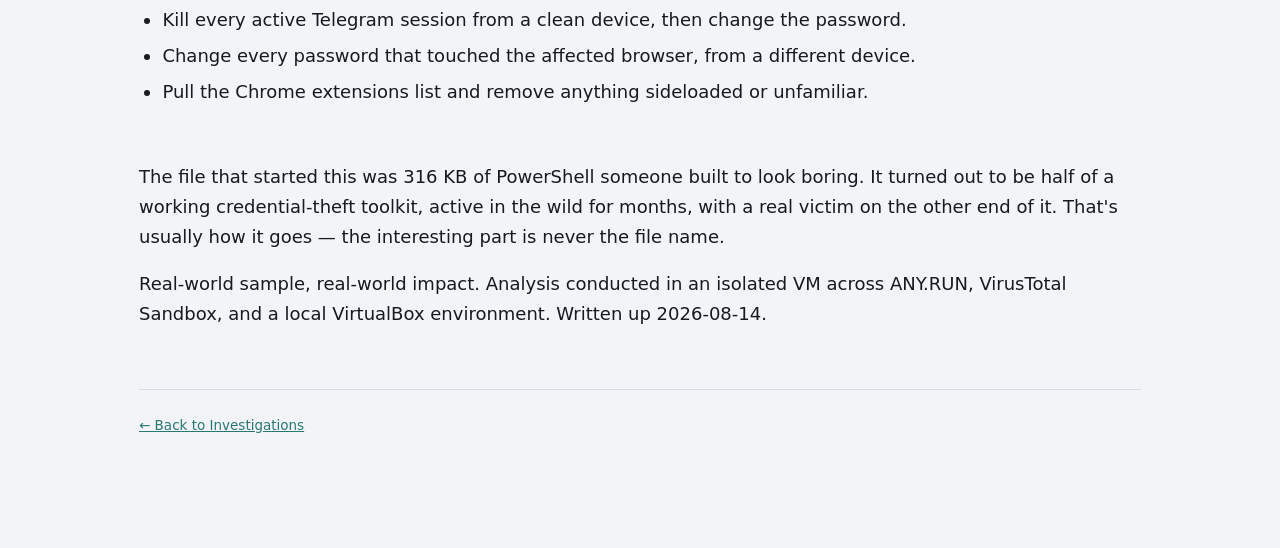
==== commit 03f16ca2: "Update post nav links to point at the Investigations section" ====
--- a/posts/anatomy-of-a-fake-onedrive-sync-script.html
+++ b/posts/anatomy-of-a-fake-onedrive-sync-script.html
@@ -17,7 +17,7 @@
   <header class="site-header">
     <a class="brand" href="/">0x<span>EvT</span></a>
     <nav class="site-nav">
-      <a href="/">Posts</a>
+      <a href="/#investigations">Investigations</a>
       <a href="https://github.com/0xEvT" target="_blank" rel="noopener">GitHub</a>
     </nav>
   </header>
@@ -323,7 +323,7 @@
   </footer>
 
   <footer class="site-footer">
-    <p><a href="/">&larr; Back to all posts</a></p>
+    <p><a href="/#investigations">&larr; Back to Investigations</a></p>
   </footer>
 
 </div>
--- a/assets/style.css
+++ b/assets/style.css
@@ -275,4 +275,129 @@
   z-index:50; transition:width .1s linear;
 }
 @media (prefers-reduced-motion: reduce){ #progress{transition:none;} html{scroll-behavior:auto;} }
+
+/* ---- portfolio one-pager ---- */
+.hero{padding:44px 0 12px;}
+.hero .kicker{
+  font-family:ui-monospace,"SF Mono","Cascadia Code",Menlo,Consolas,monospace;
+  font-size:12.5px; letter-spacing:.12em; text-transform:uppercase;
+  color:var(--accent-warn); margin:0 0 14px;
+}
+.hero h1{
+  font-family:ui-serif,"Iowan Old Style","Palatino Linotype","Book Antiqua",Georgia,serif;
+  font-size:clamp(1.9rem,4.2vw,2.6rem);
+  line-height:1.15; margin:0 0 16px; text-wrap:balance; letter-spacing:-.01em;
+  color:var(--accent-heading);
+}
+.hero p{color:var(--ink-muted); max-width:82ch; margin:0 0 12px;}
+.hero .toolline{font-size:14.5px; color:var(--ink-muted); margin:0 0 40px;}
+.hero .toolline b{color:var(--ink); font-weight:600;}
+.hero .toolline .sep{margin:0 10px; color:var(--border);}
+
+.sticky-nav{
+  position:sticky; top:0; z-index:40; background:var(--bg);
+  border-bottom:1px solid var(--border); margin-bottom:8px;
+}
+.sticky-nav .site-header.wrap{padding:20px 24px; border-bottom:none; margin-bottom:0;}
+
+.section-lede{color:var(--ink-muted); max-width:70ch; margin:-8px 0 24px; font-size:15.5px;}
+
+/* Investigations */
+.investigation-grid{
+  display:grid; grid-template-columns:repeat(auto-fit,minmax(280px,1fr));
+  gap:20px; margin:0 0 24px;
+}
+.investigation-card{
+  display:flex; flex-direction:column; background:var(--surface);
+  border:1px solid var(--border); border-radius:12px; padding:22px 24px;
+  text-decoration:none; color:inherit; box-shadow:0 4px 16px var(--shadow);
+}
+.investigation-card h3{
+  font-family:ui-serif,"Iowan Old Style","Palatino Linotype","Book Antiqua",Georgia,serif;
+  font-size:1.2rem; color:var(--ink); text-transform:none; letter-spacing:0;
+  font-weight:700; margin:0 0 8px;
+}
+.investigation-card:hover h3, .investigation-card:focus-visible h3{color:var(--accent-hover);}
+.investigation-card p{color:var(--ink-muted); font-size:14.5px; margin:0 0 14px; flex:1;}
+.investigation-card .tags{margin-bottom:14px;}
+.investigation-card .cta{
+  font-family:ui-monospace,"SF Mono","Cascadia Code",Menlo,Consolas,monospace;
+  font-size:13px; font-weight:700; color:var(--accent-confirm);
+}
+
+/* Skills */
+.skills-grid{
+  display:grid; grid-template-columns:repeat(auto-fit,minmax(230px,1fr));
+  gap:18px 28px; margin:0 0 24px;
+}
+.skill-group .group-label{
+  font-family:ui-monospace,"SF Mono","Cascadia Code",Menlo,Consolas,monospace;
+  font-size:11px; letter-spacing:.08em; text-transform:uppercase; color:var(--accent-confirm);
+  margin:0 0 6px; font-weight:700;
+}
+.skill-group .group-items{color:var(--ink); font-size:15px; line-height:1.5;}
+
+/* Experience */
+.job-entry{
+  padding:22px 0; border-top:1px solid var(--border);
+}
+.job-list .job-entry:last-child{border-bottom:1px solid var(--border); margin-bottom:24px;}
+.job-entry .job-head{
+  display:flex; flex-wrap:wrap; align-items:baseline; gap:6px 12px; margin-bottom:10px;
+}
+.job-entry .job-title{font-weight:700; font-size:17px;}
+.job-entry .job-org{color:var(--accent-confirm); font-weight:600;}
+.job-entry .job-meta{
+  font-family:ui-monospace,"SF Mono","Cascadia Code",Menlo,Consolas,monospace;
+  font-size:12.5px; color:var(--ink-muted); letter-spacing:.02em;
+}
+.job-entry ul{margin:0; padding-left:1.2em; max-width:74ch;}
+.job-entry li{color:var(--ink-muted); font-size:15px; margin-bottom:4px;}
+
+/* Education */
+.edu-entry{padding:20px 0; border-top:1px solid var(--border);}
+.edu-list .edu-entry:last-child{border-bottom:1px solid var(--border); margin-bottom:24px;}
+.edu-entry .edu-title{font-weight:700; font-size:16.5px;}
+.edu-entry .edu-org{color:var(--accent-confirm); font-weight:600;}
+.edu-entry .edu-meta{
+  font-family:ui-monospace,"SF Mono","Cascadia Code",Menlo,Consolas,monospace;
+  font-size:12.5px; color:var(--ink-muted); margin-top:2px;
+}
+
+/* Certifications */
+.cert-grid{
+  display:grid; grid-template-columns:repeat(auto-fit,minmax(260px,1fr));
+  gap:16px; margin:0 0 24px;
+}
+.cert-group .group-label{
+  font-family:ui-monospace,"SF Mono","Cascadia Code",Menlo,Consolas,monospace;
+  font-size:11px; letter-spacing:.08em; text-transform:uppercase; color:var(--accent-confirm);
+  margin:0 0 8px; font-weight:700;
+}
+.cert-item{
+  display:flex; justify-content:space-between; gap:10px;
+  padding:9px 0; border-bottom:1px solid var(--border); font-size:14.5px;
+}
+.cert-group ul{list-style:none; margin:0; padding:0;}
+.cert-item .cert-name{color:var(--ink);}
+.cert-item .cert-exp{color:var(--ink-muted); font-size:12.5px; white-space:nowrap; font-variant-numeric:tabular-nums;}
+
+/* Contact */
+.contact-panel{
+  display:flex; flex-wrap:wrap; gap:14px; align-items:center;
+  padding:26px 28px; background:var(--surface); border:1px solid var(--border);
+  border-radius:12px; margin-bottom:16px; box-shadow:0 6px 20px var(--shadow);
+}
+.contact-link{
+  display:inline-flex; align-items:center; gap:8px;
+  padding:10px 16px; border-radius:8px; border:1px solid var(--border);
+  color:var(--ink); text-decoration:none; font-size:14.5px; font-weight:600;
+  background:var(--bg);
+}
+.contact-link:hover, .contact-link:focus-visible{color:var(--accent-hover); border-color:var(--accent-hover);}
+.contact-link.primary{
+  background:var(--accent-heading); border-color:var(--accent-heading); color:var(--bg); font-weight:700;
+}
+.contact-link.primary:hover, .contact-link.primary:focus-visible{color:var(--bg); opacity:.9; border-color:var(--accent-heading);}
+.contact-note{color:var(--ink-muted); font-size:13.5px; margin:-8px 0 24px;}
 html{scroll-behavior:smooth;}
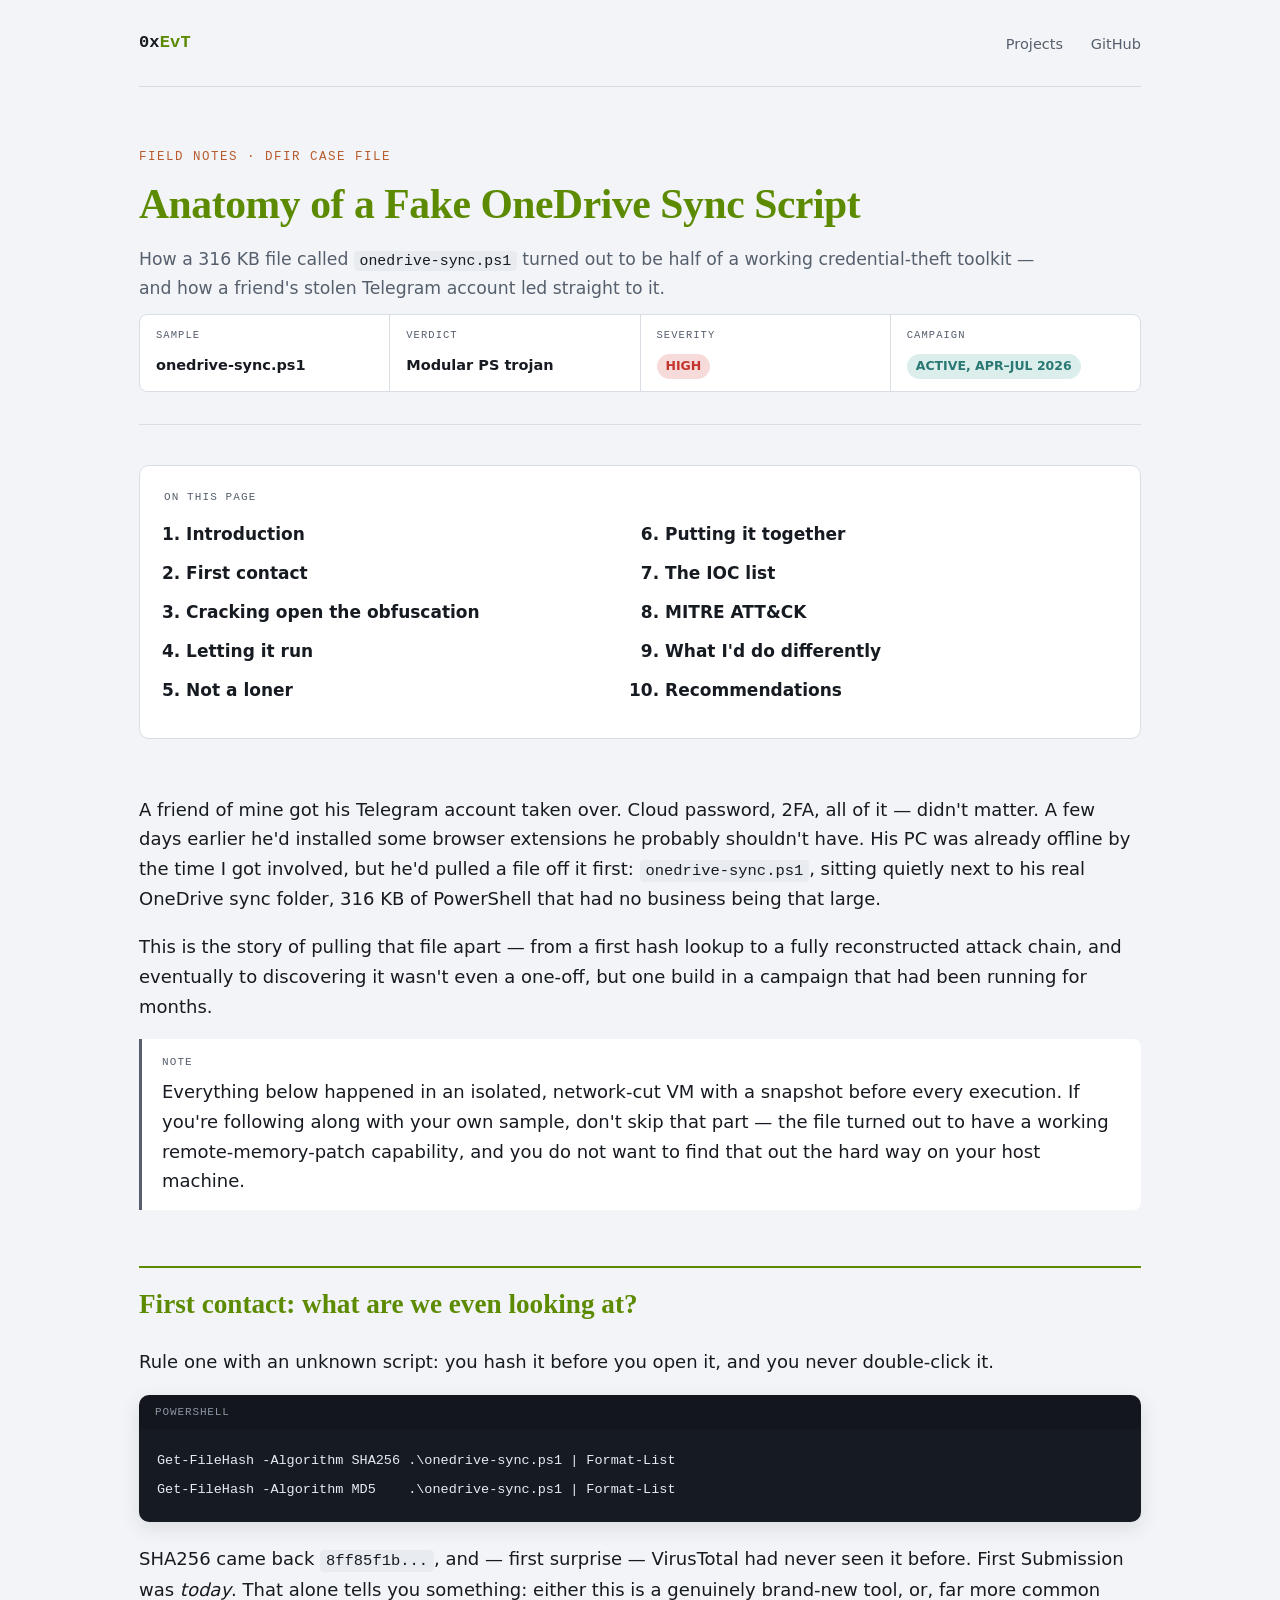
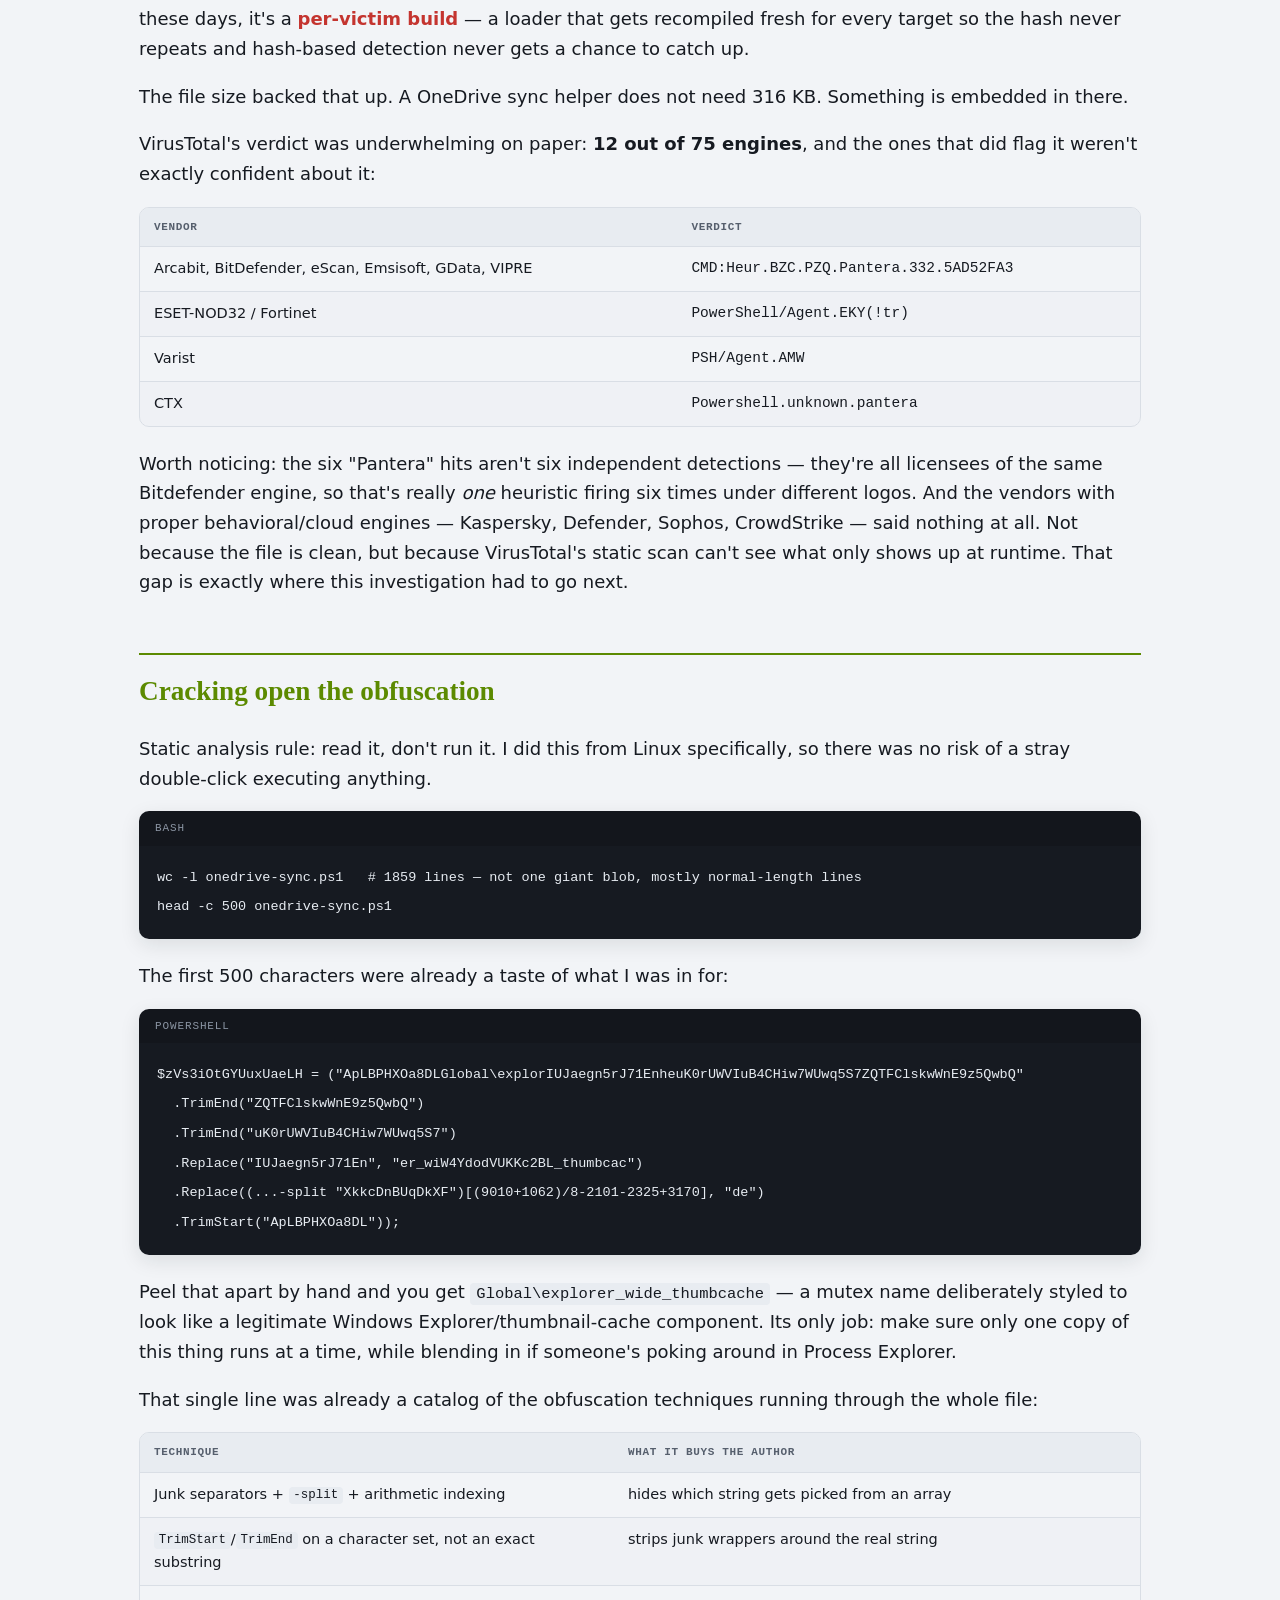
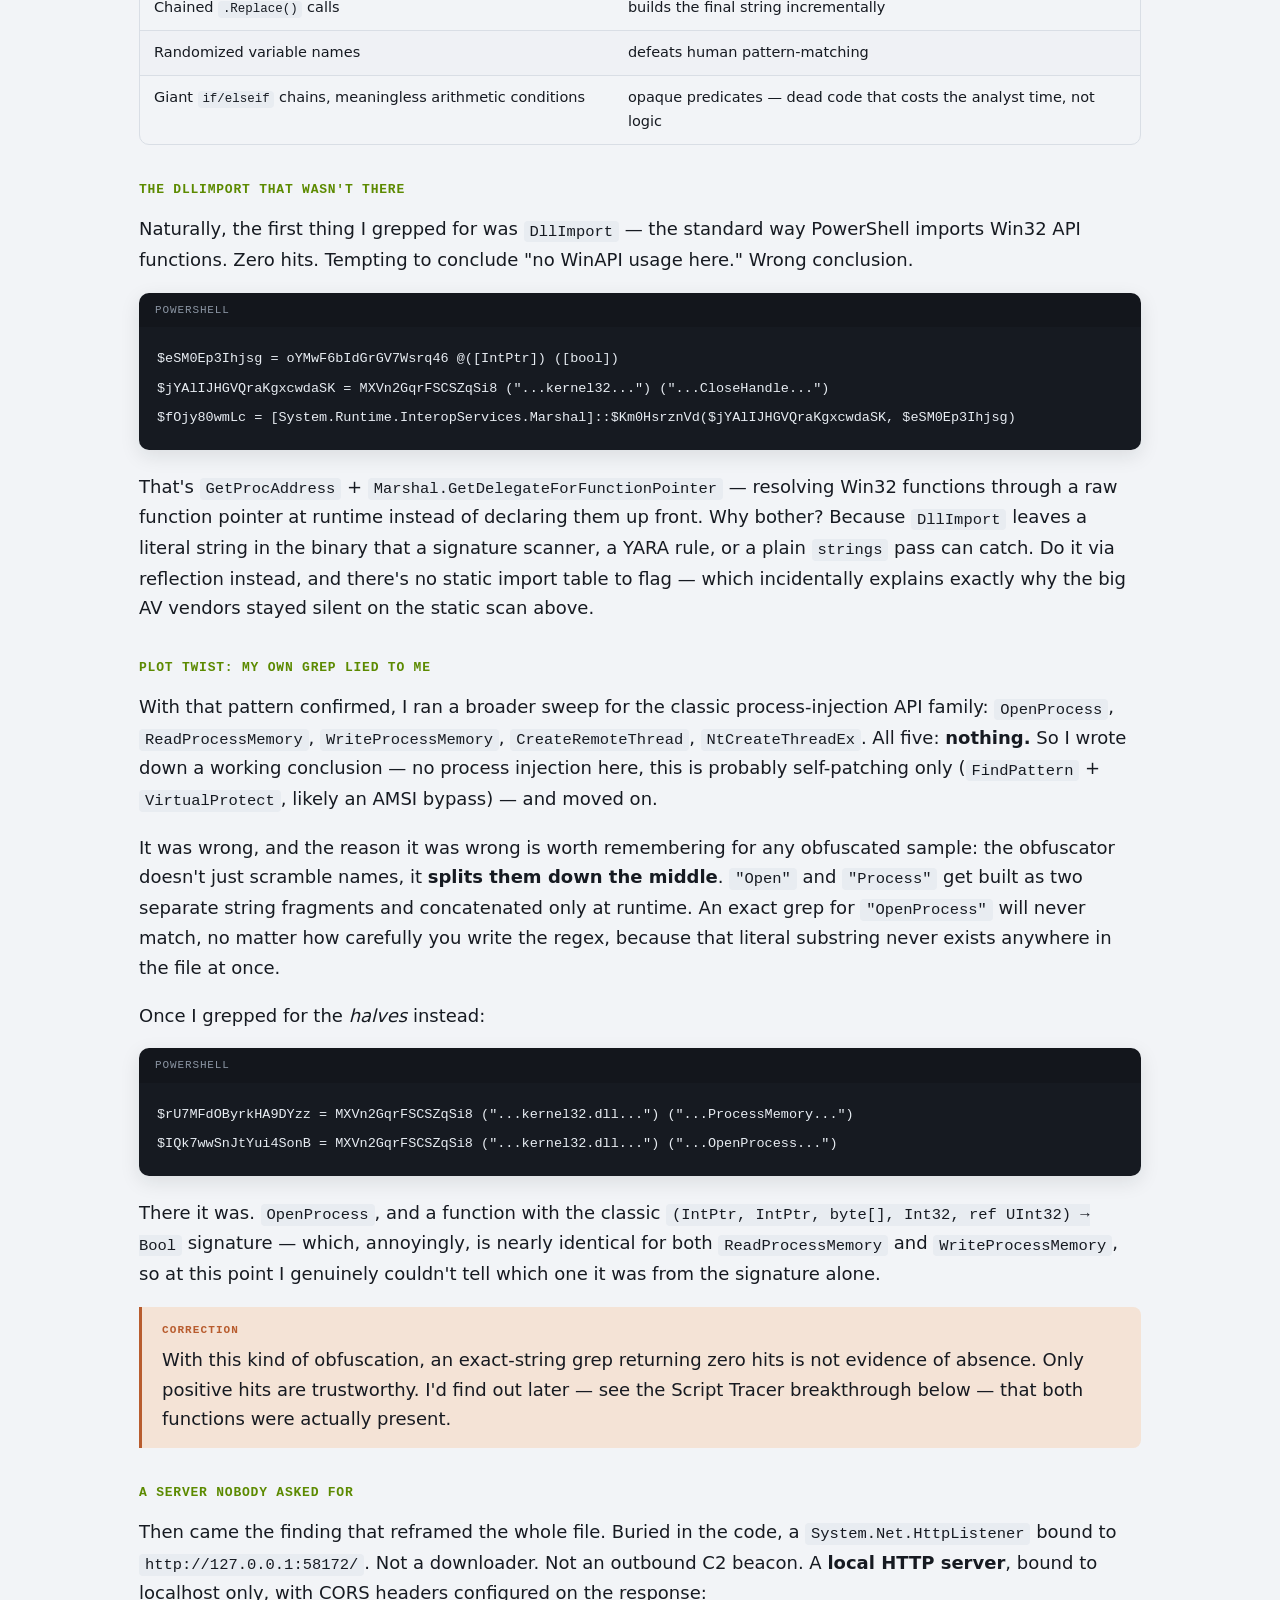
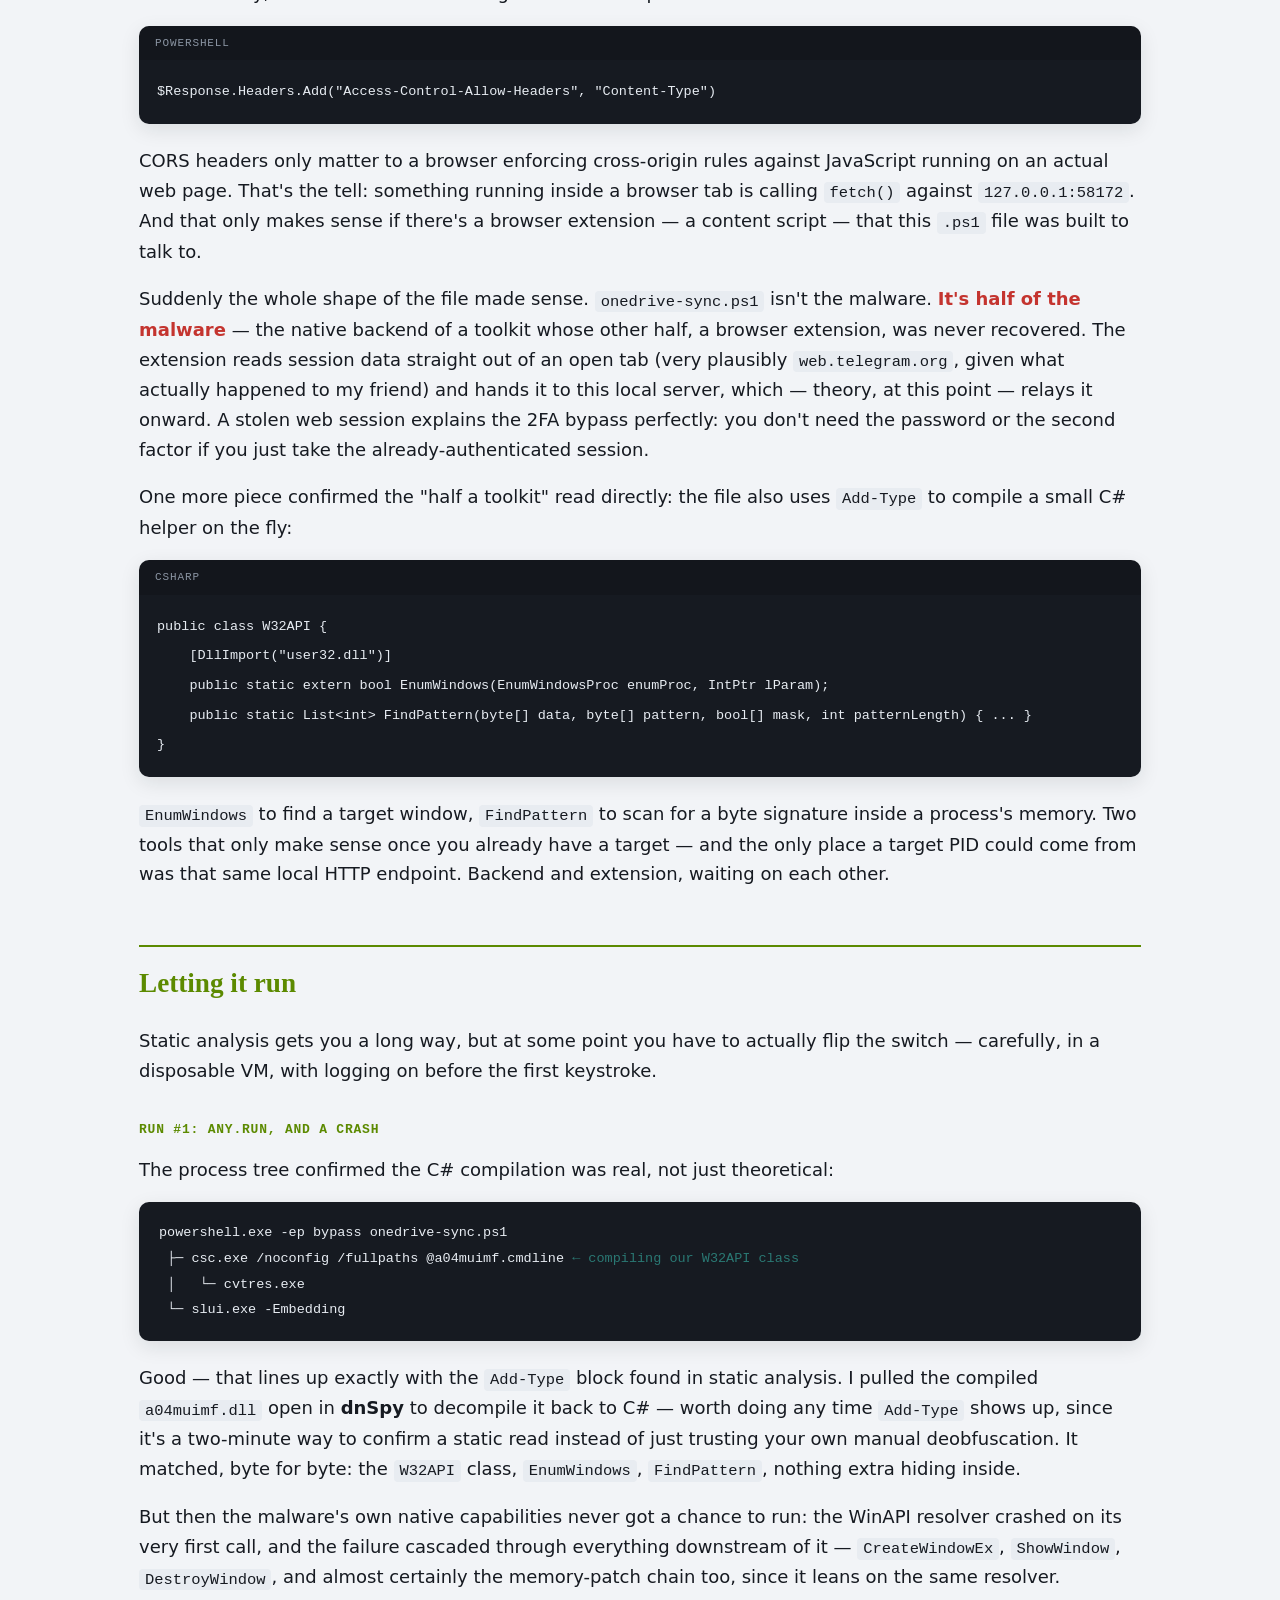
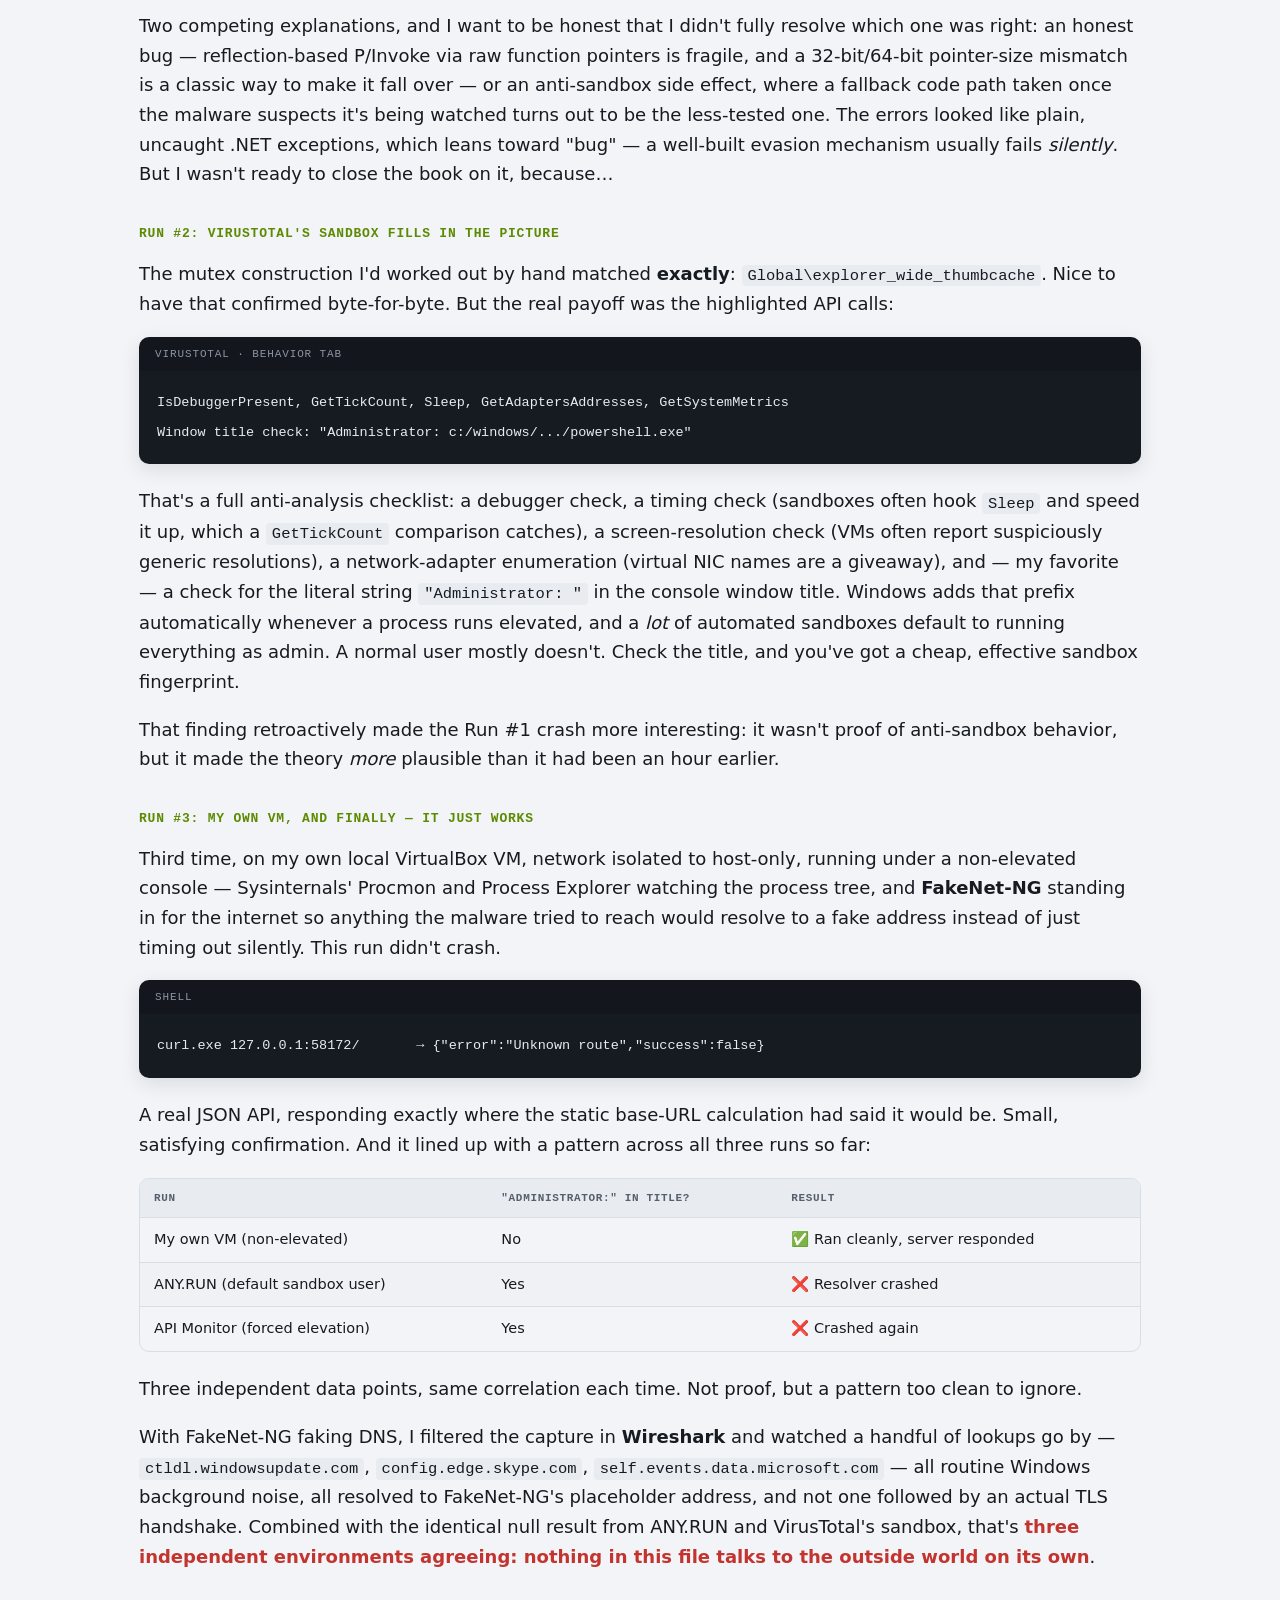
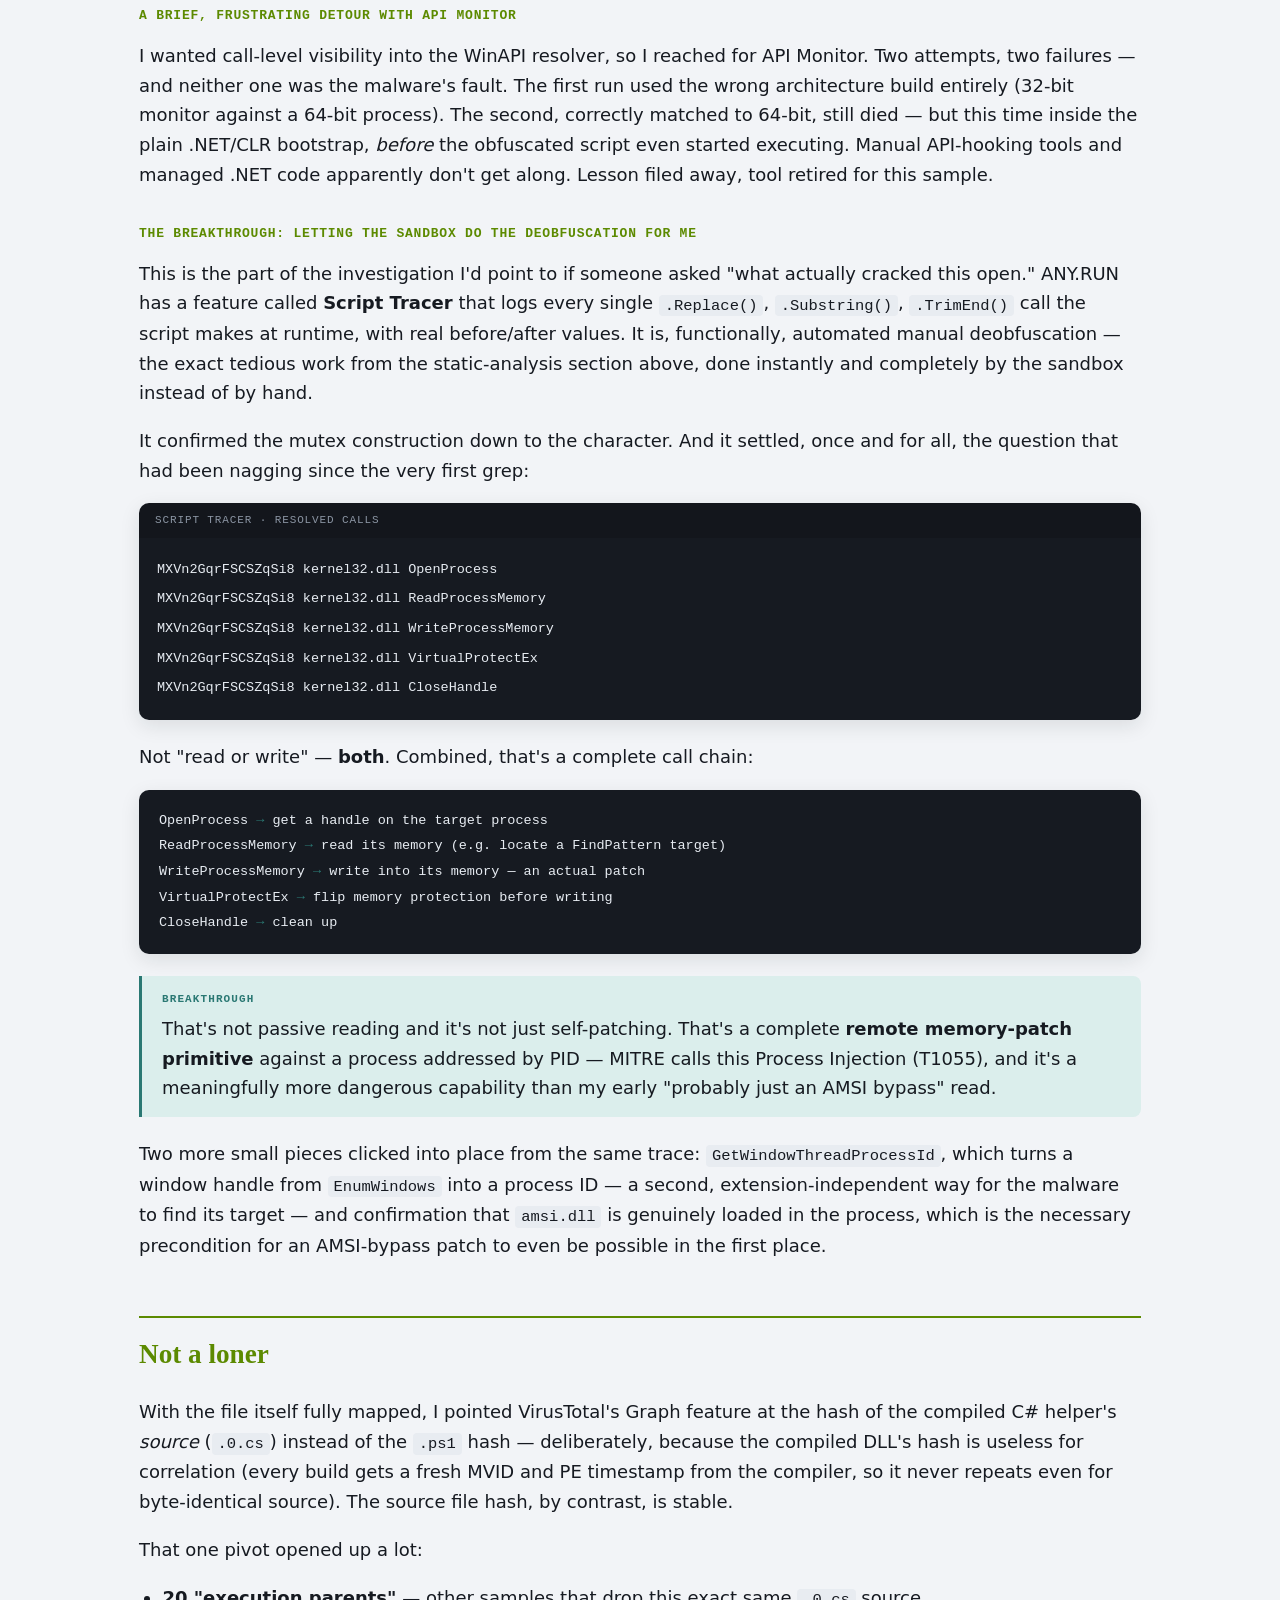
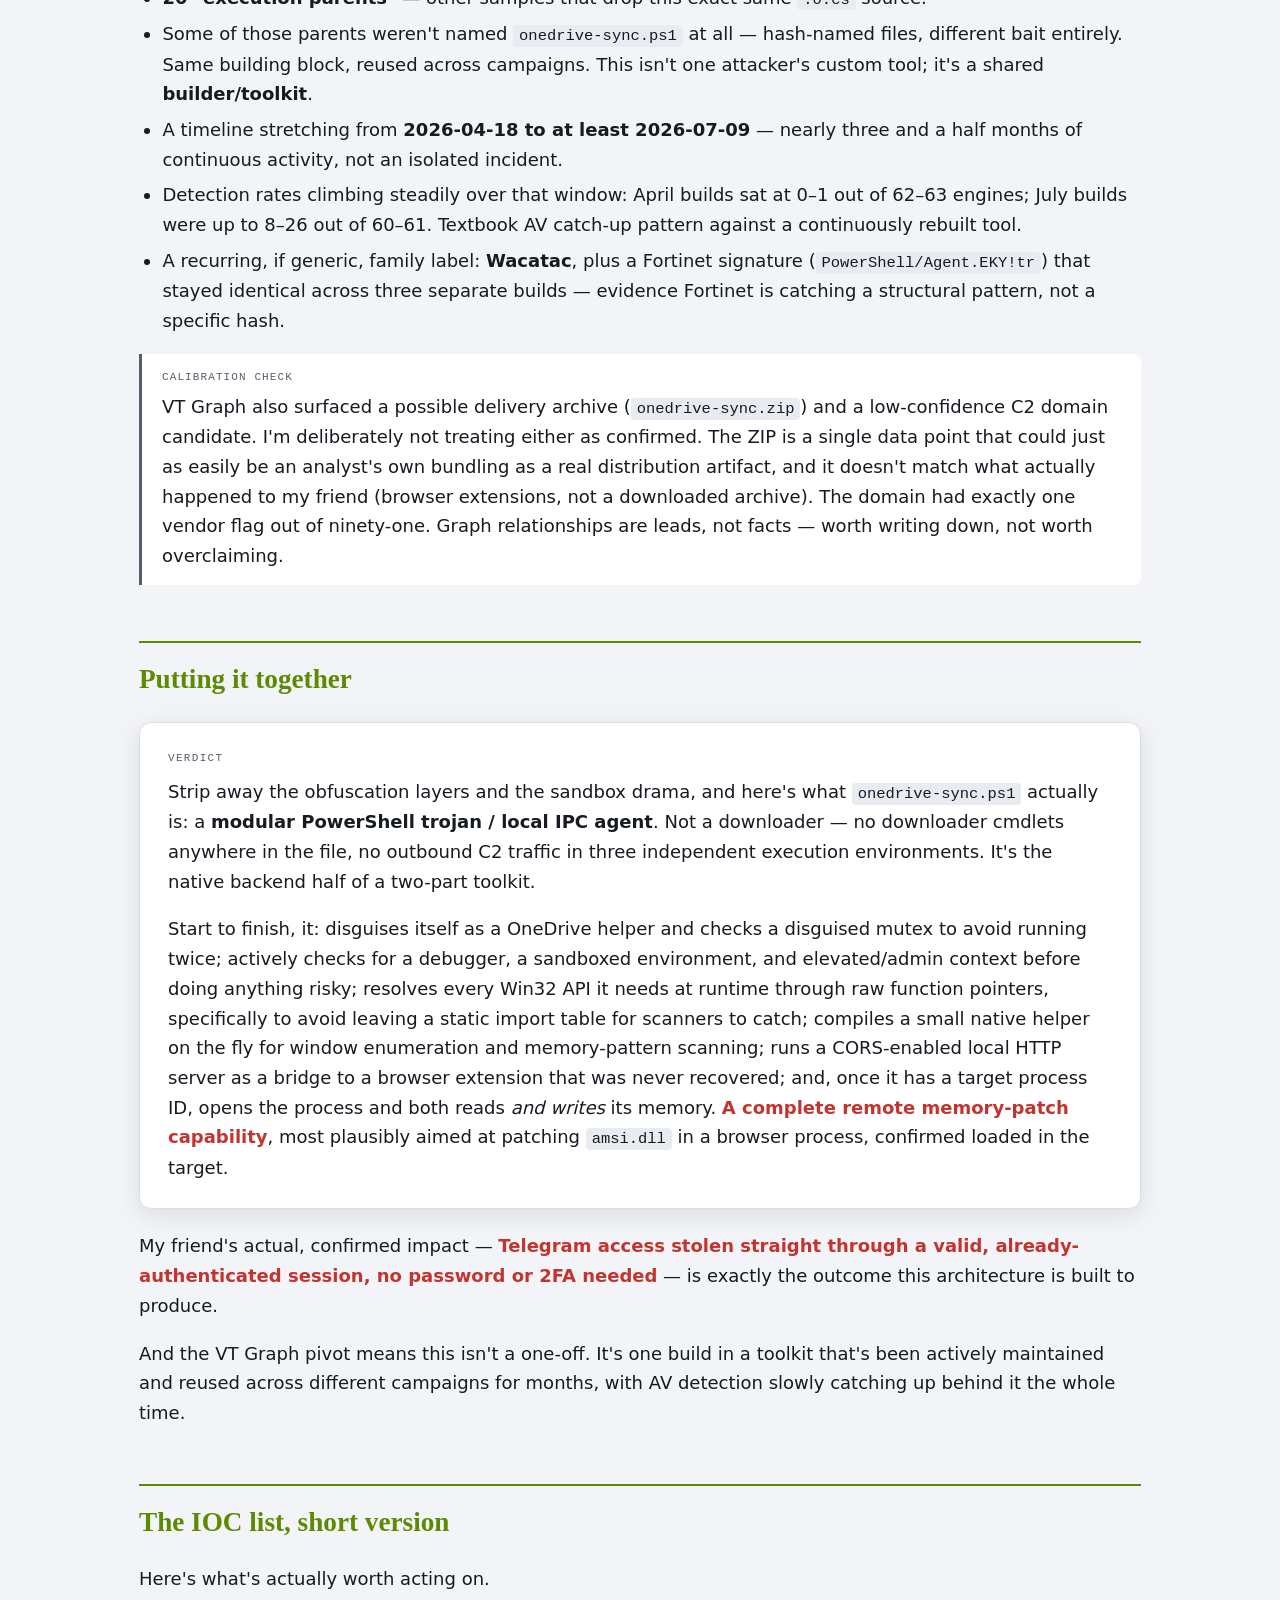
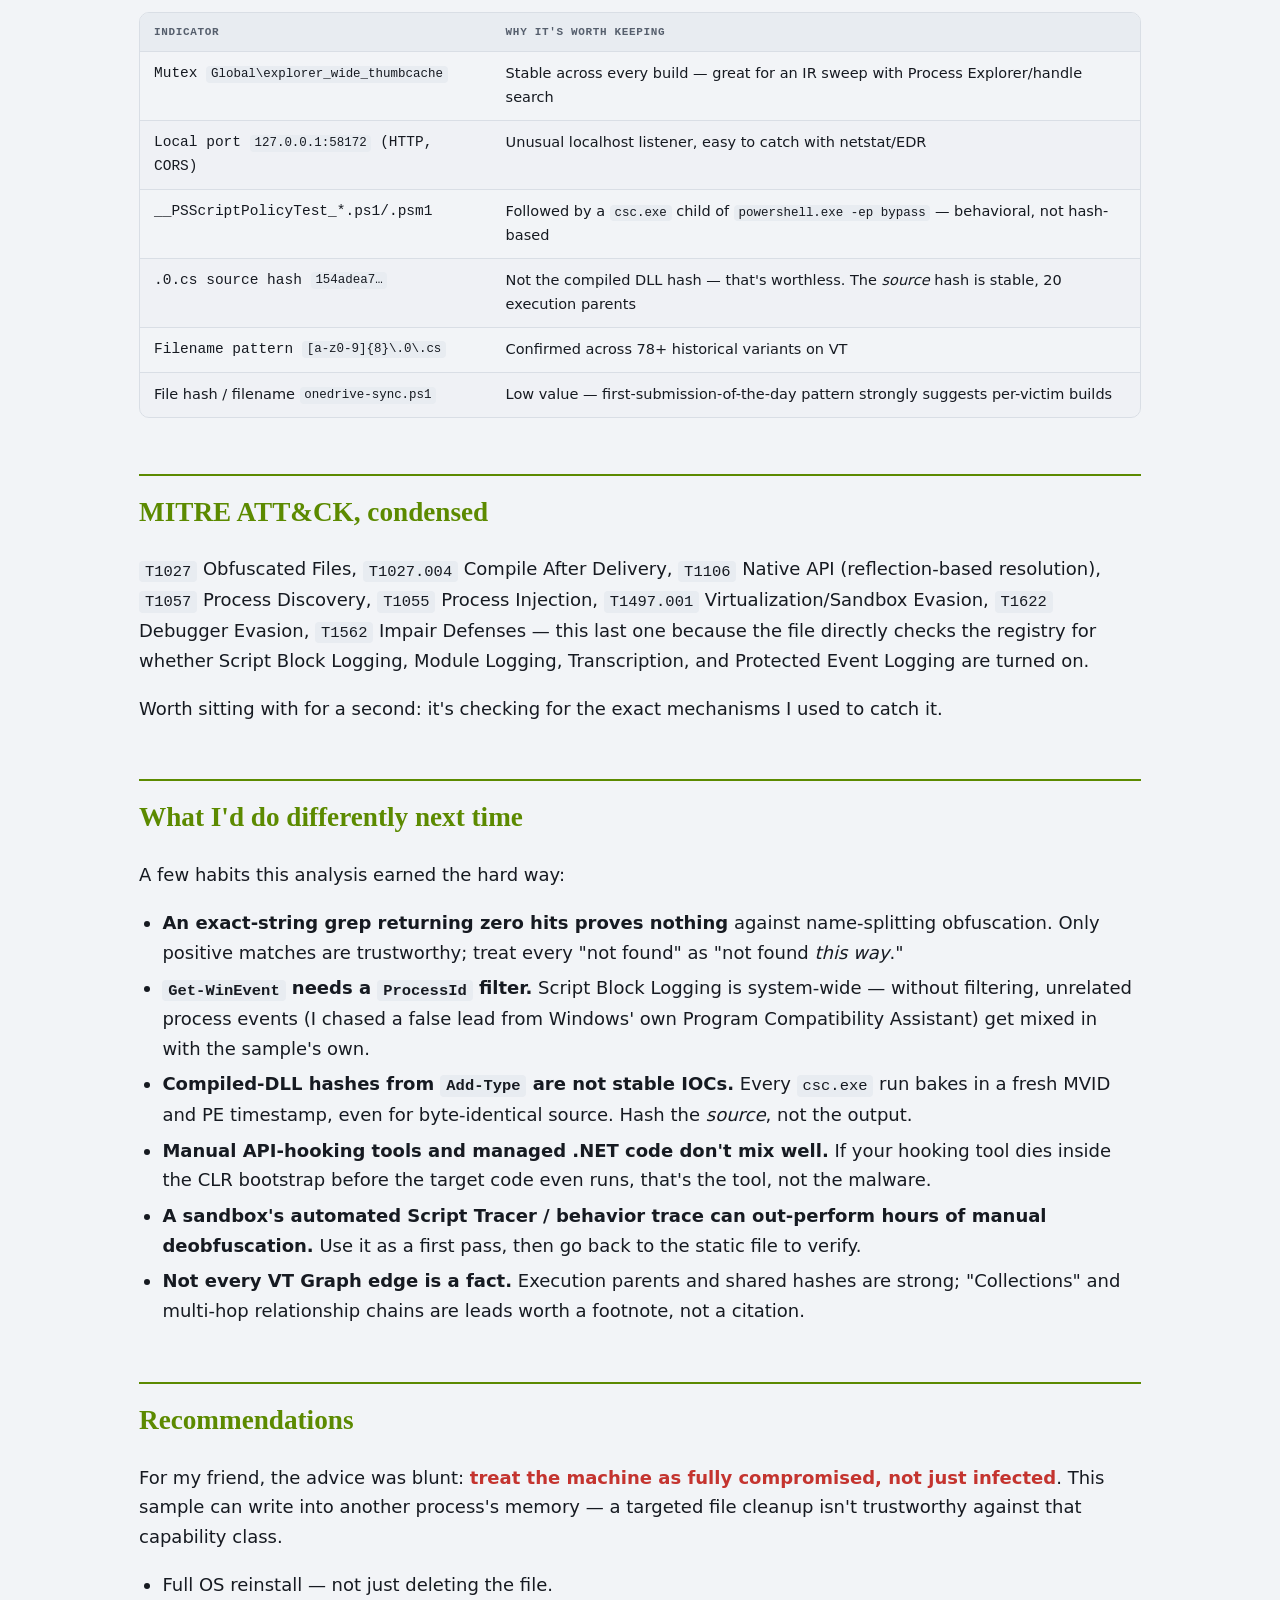
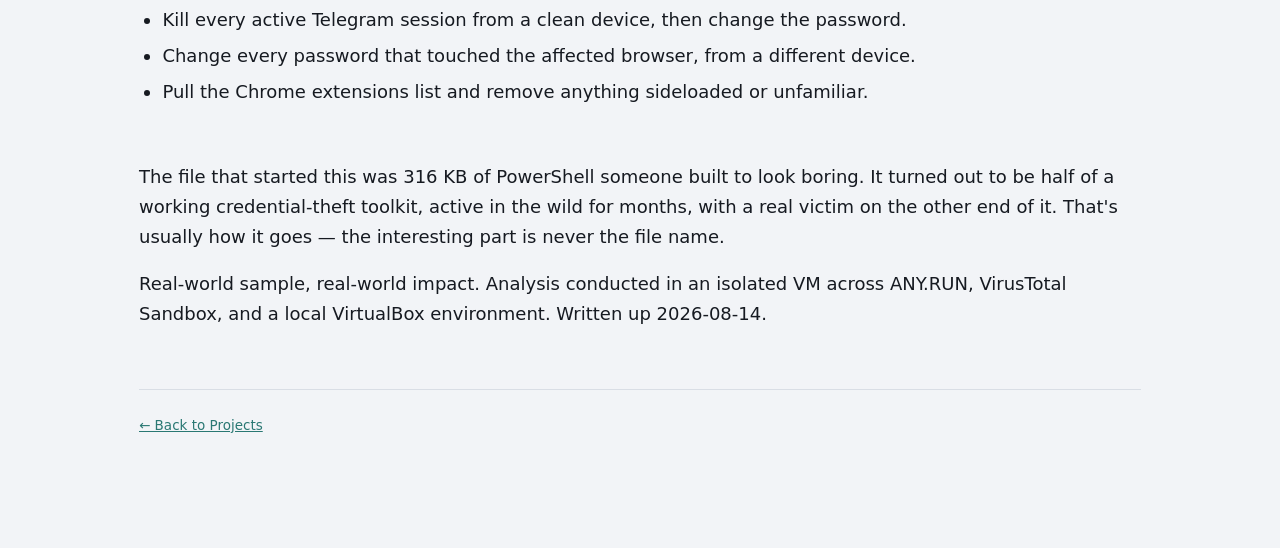
==== commit ee0e1f1c: "Simplify nav to Projects/Experience/Certs/Skills/Contact Drop Education as a standalone section, ren" ====
--- a/posts/anatomy-of-a-fake-onedrive-sync-script.html
+++ b/posts/anatomy-of-a-fake-onedrive-sync-script.html
@@ -17,7 +17,7 @@
   <header class="site-header">
     <a class="brand" href="/">0x<span>EvT</span></a>
     <nav class="site-nav">
-      <a href="/#investigations">Investigations</a>
+      <a href="/#projects">Projects</a>
       <a href="https://github.com/0xEvT" target="_blank" rel="noopener">GitHub</a>
     </nav>
   </header>
@@ -323,7 +323,7 @@
   </footer>
 
   <footer class="site-footer">
-    <p><a href="/#investigations">&larr; Back to Investigations</a></p>
+    <p><a href="/#projects">&larr; Back to Projects</a></p>
   </footer>
 
 </div>
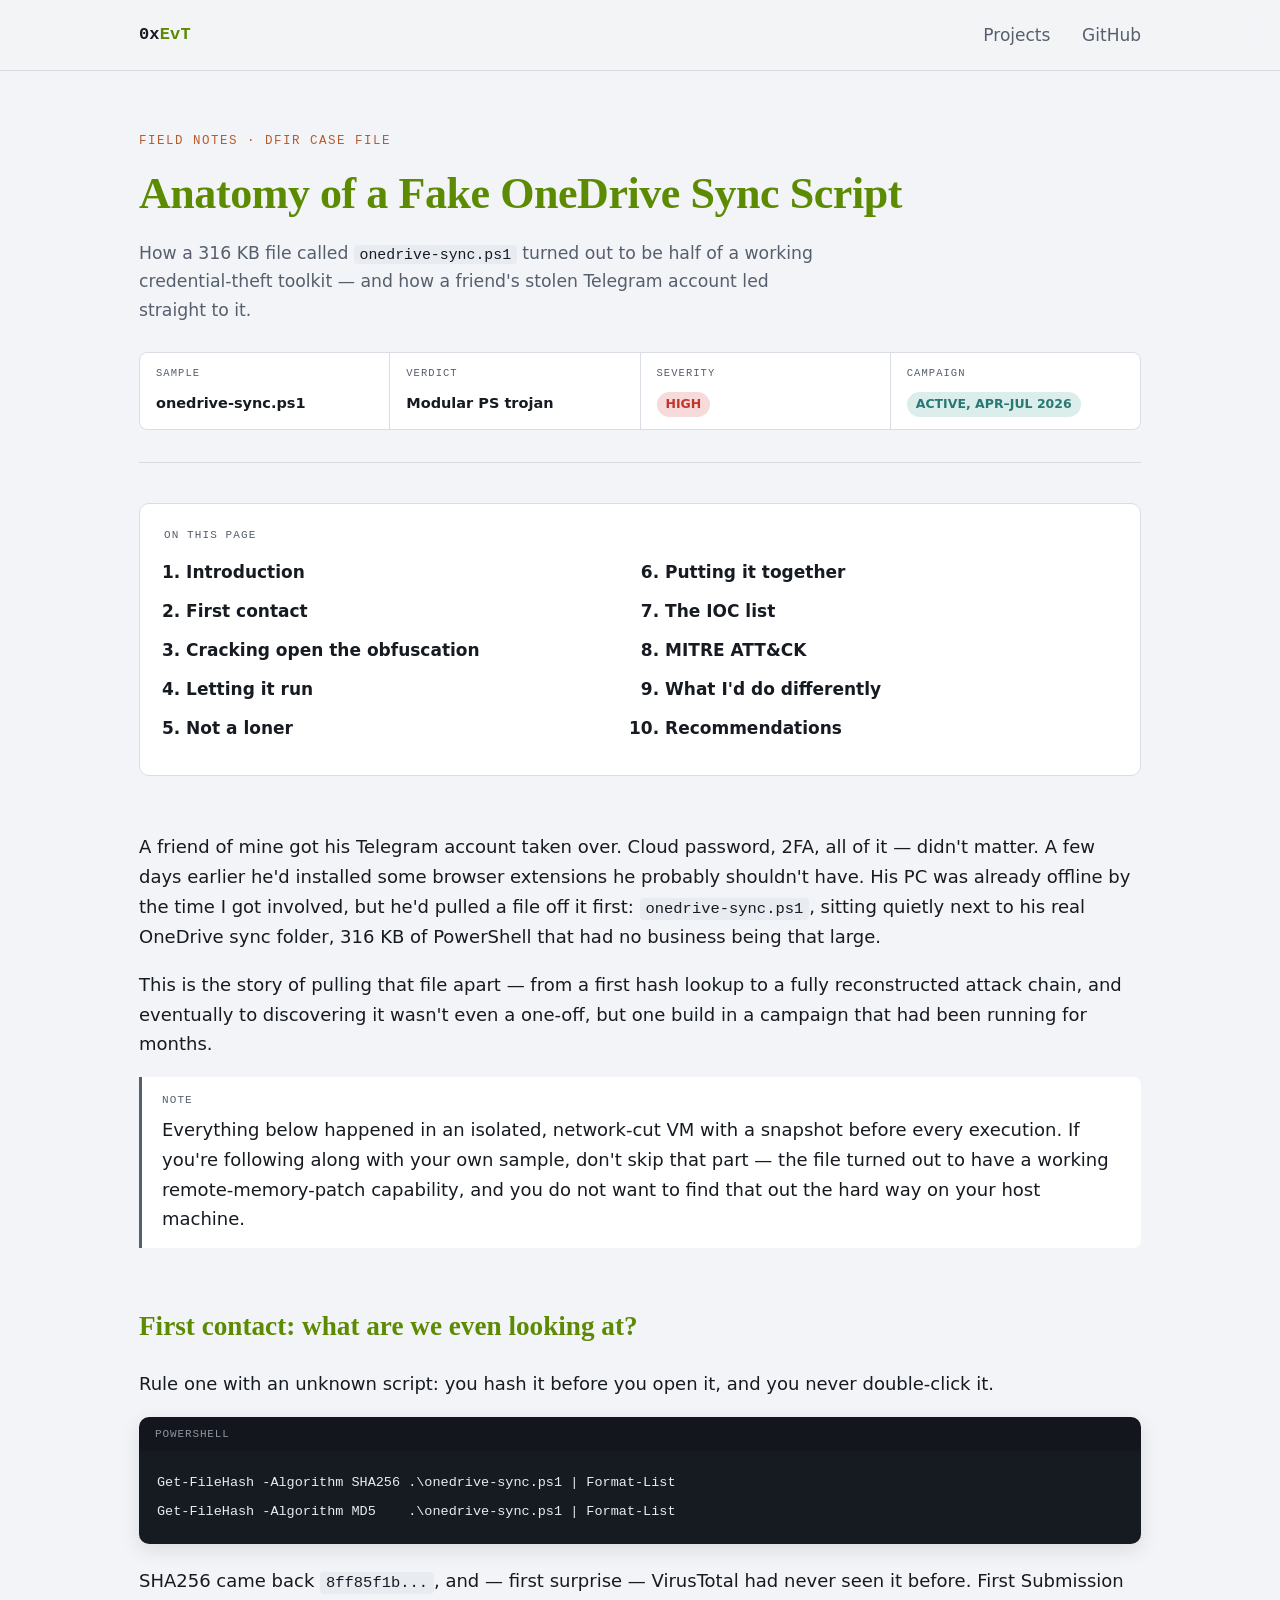
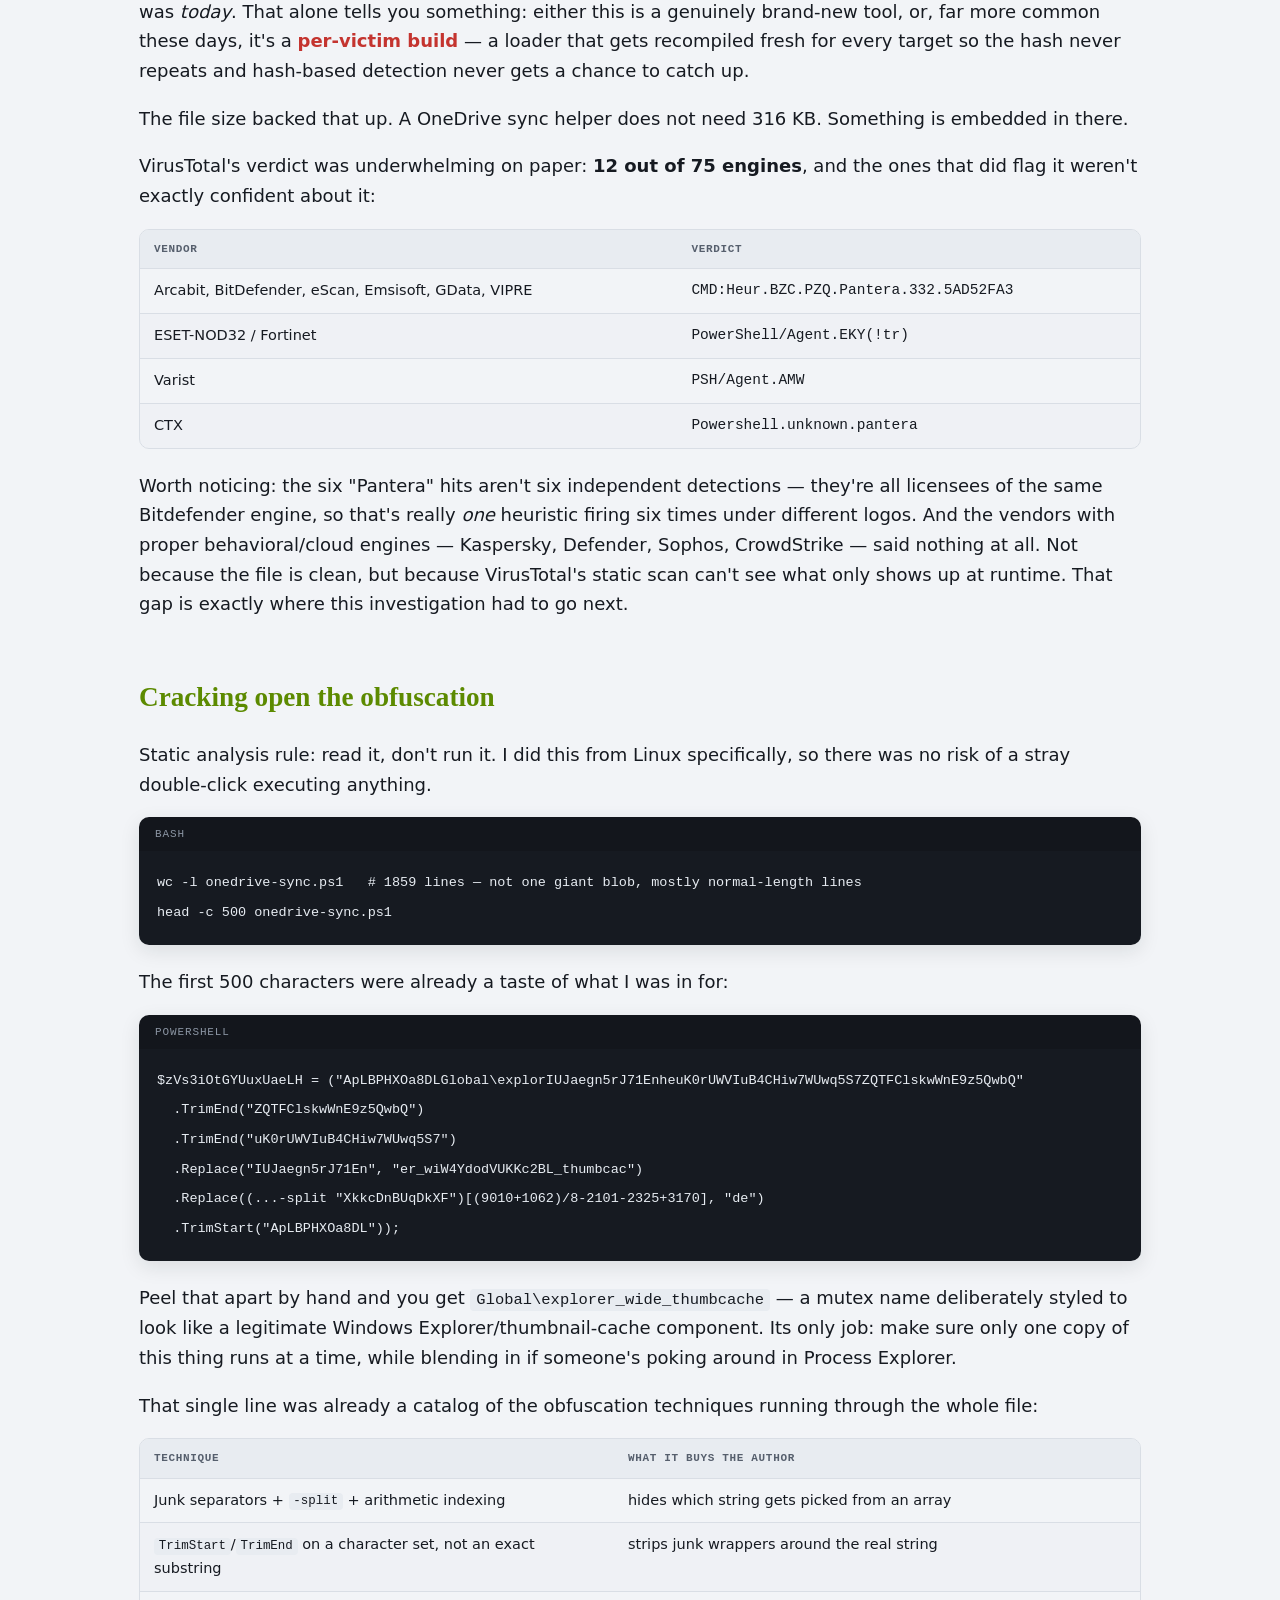
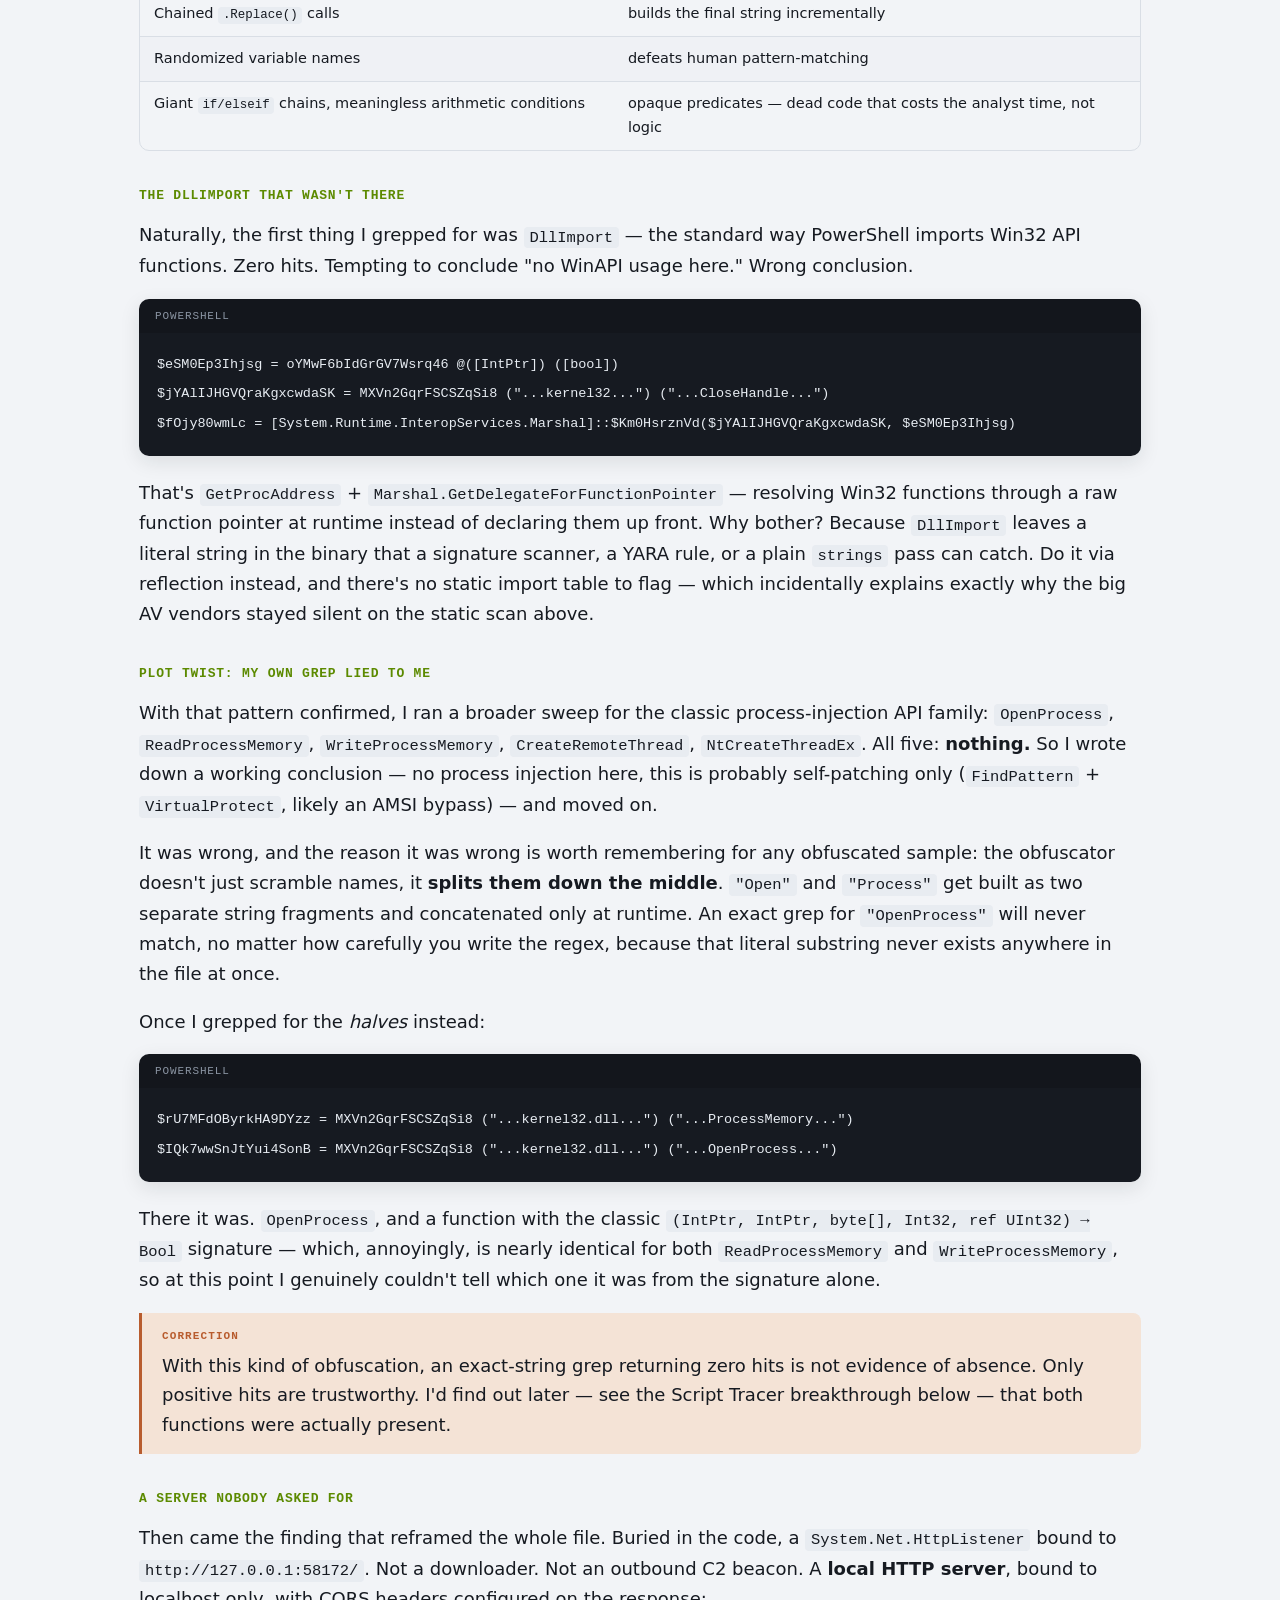
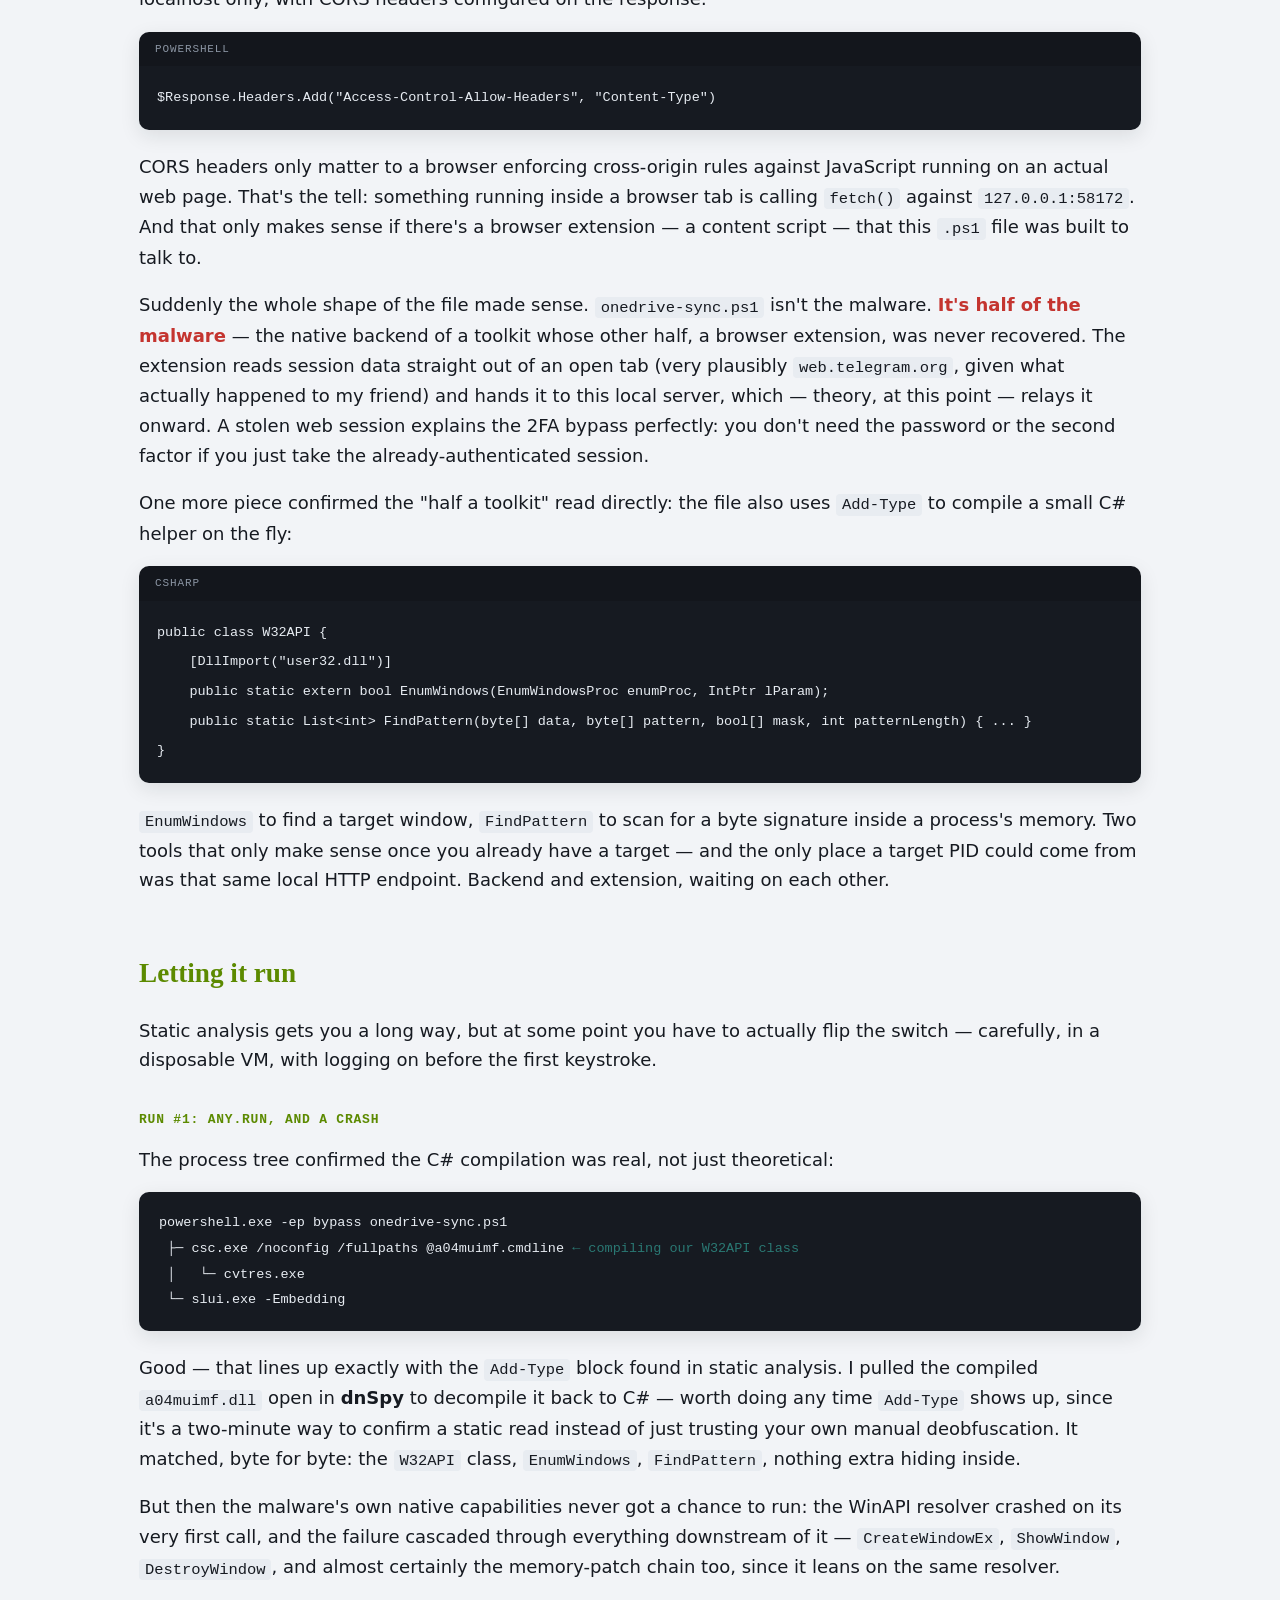
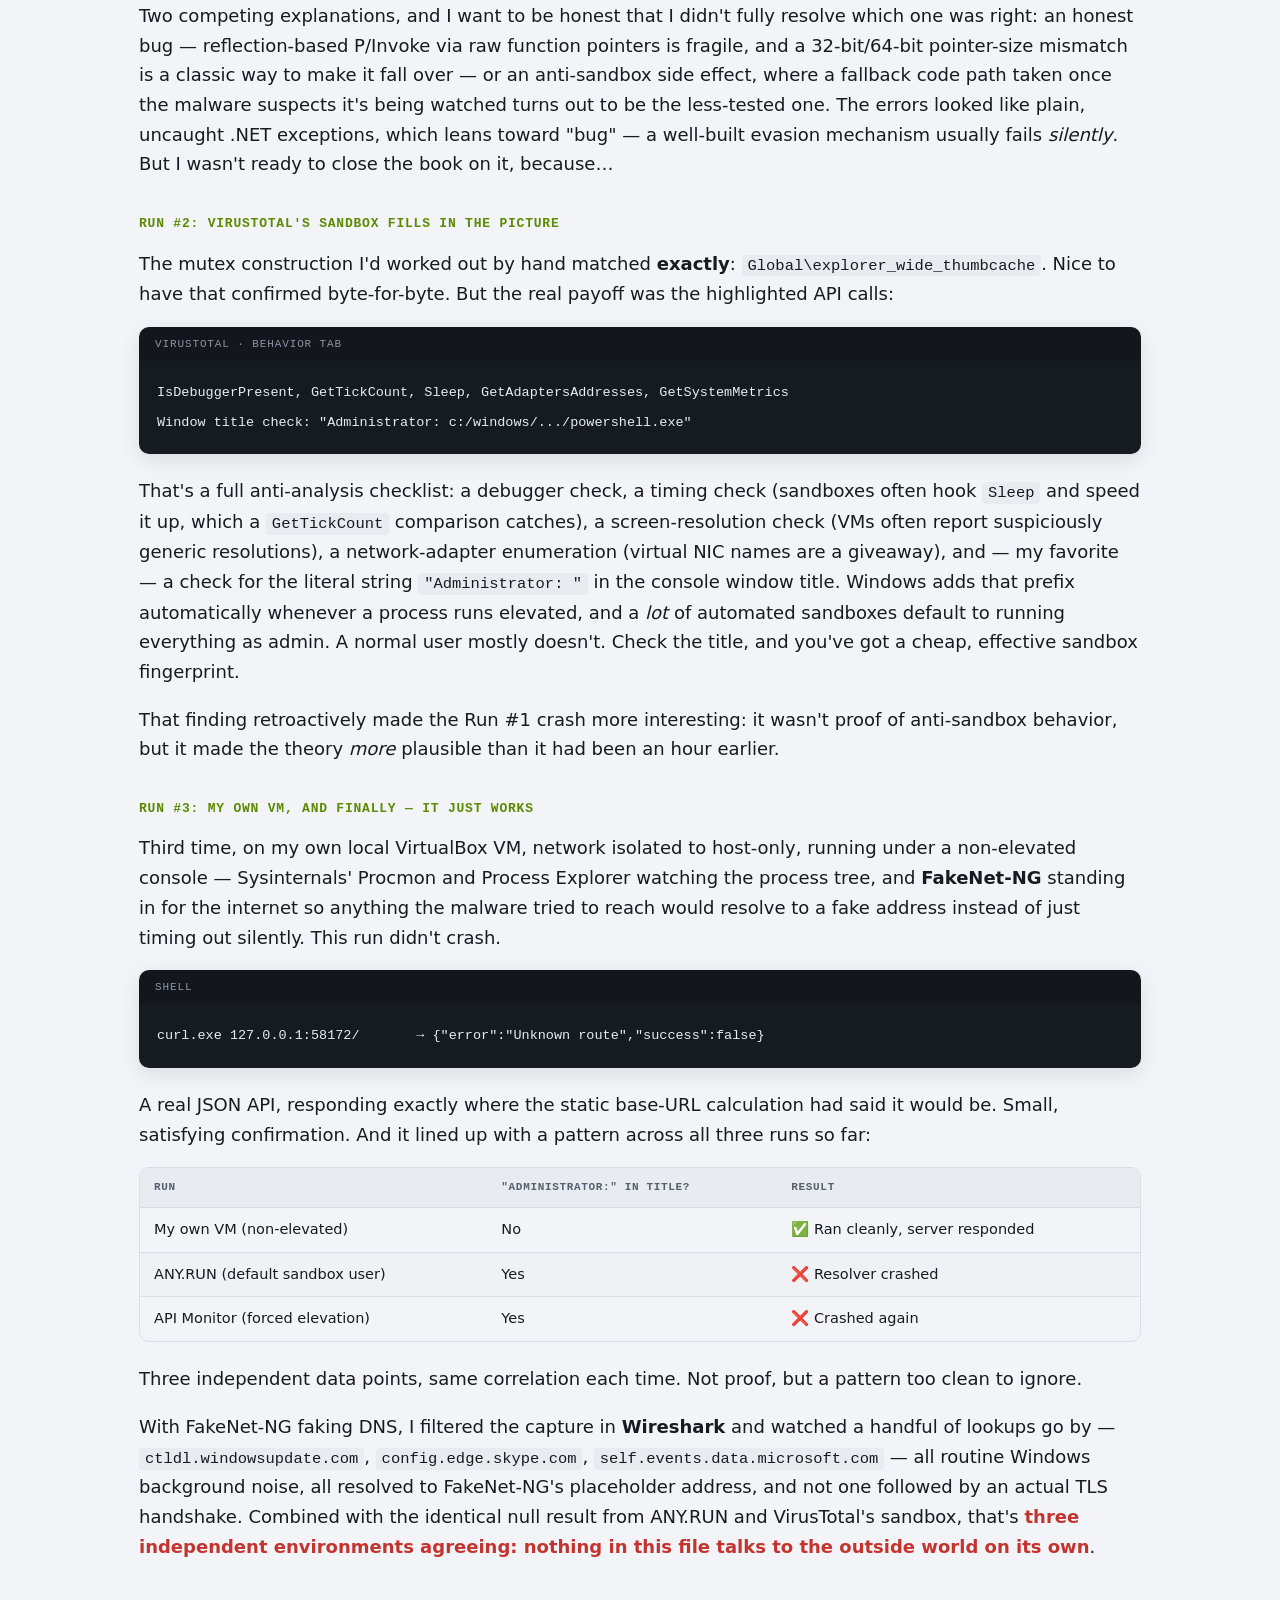
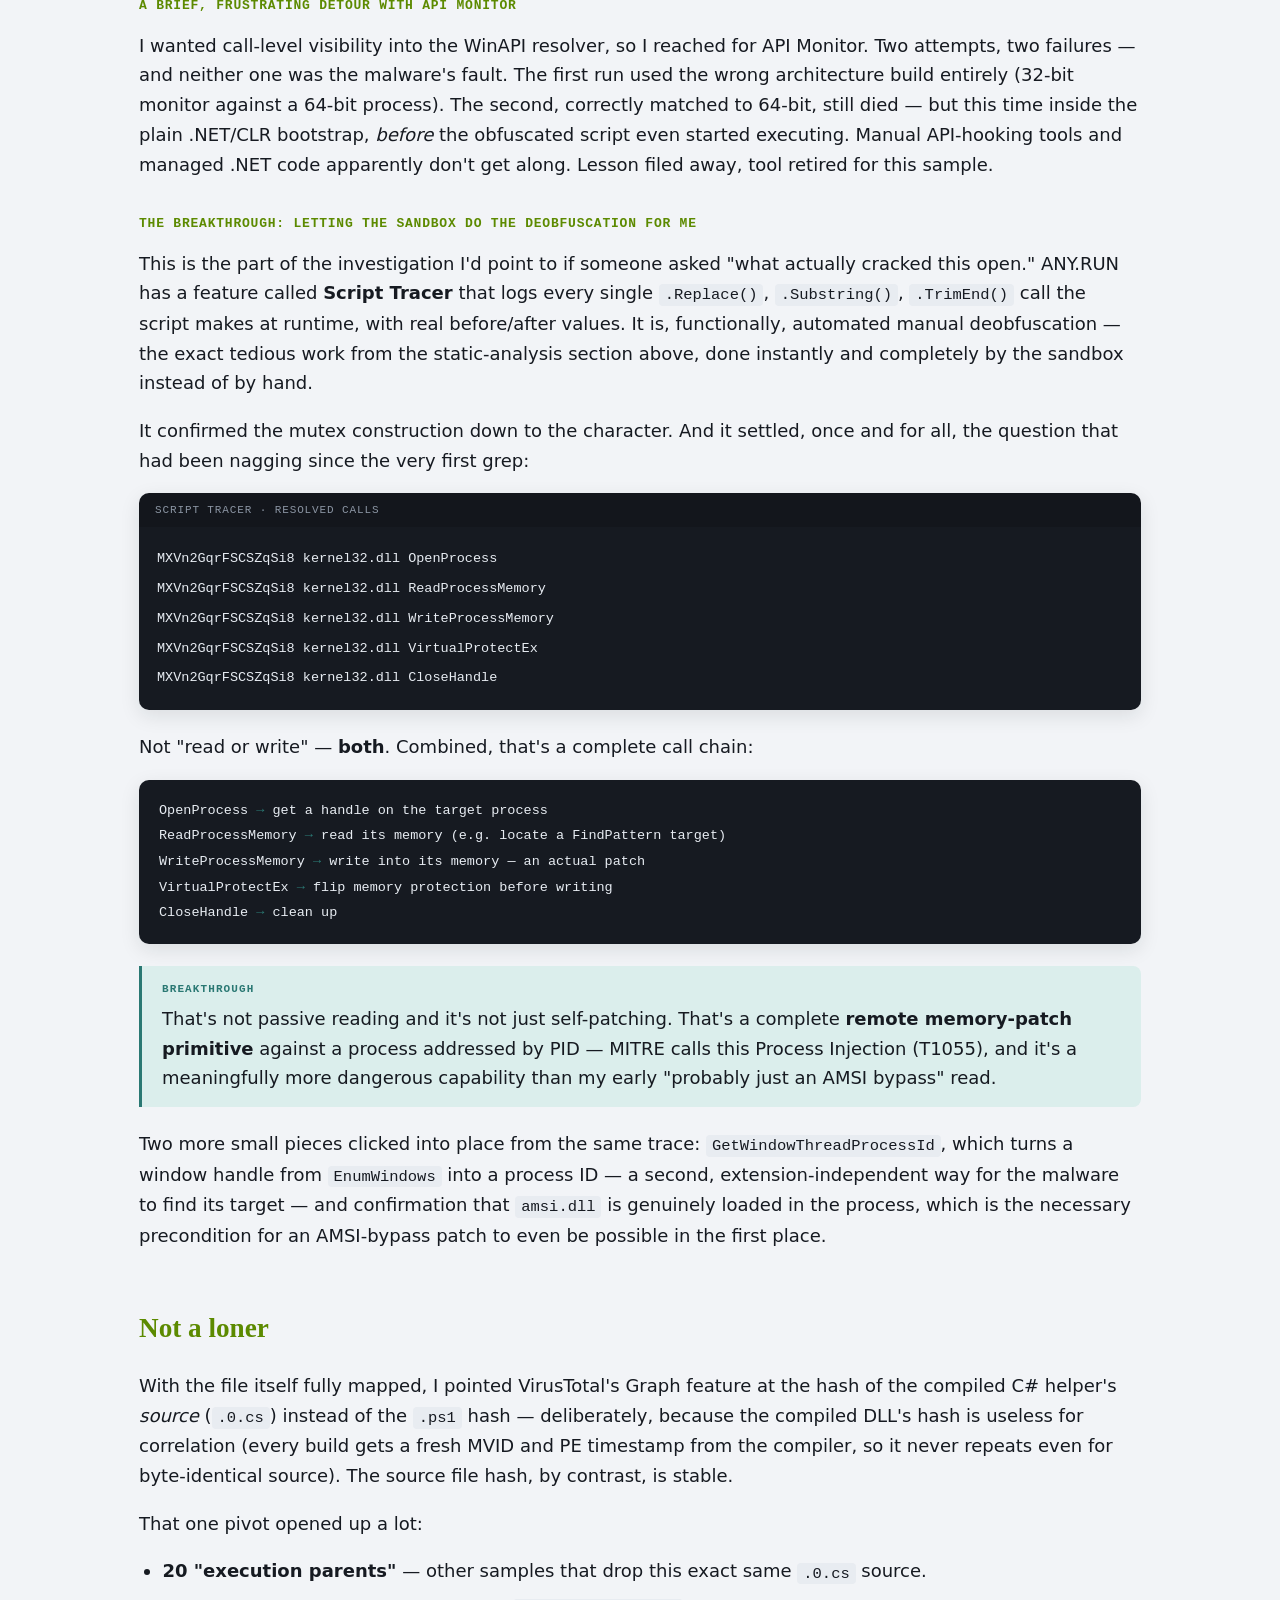
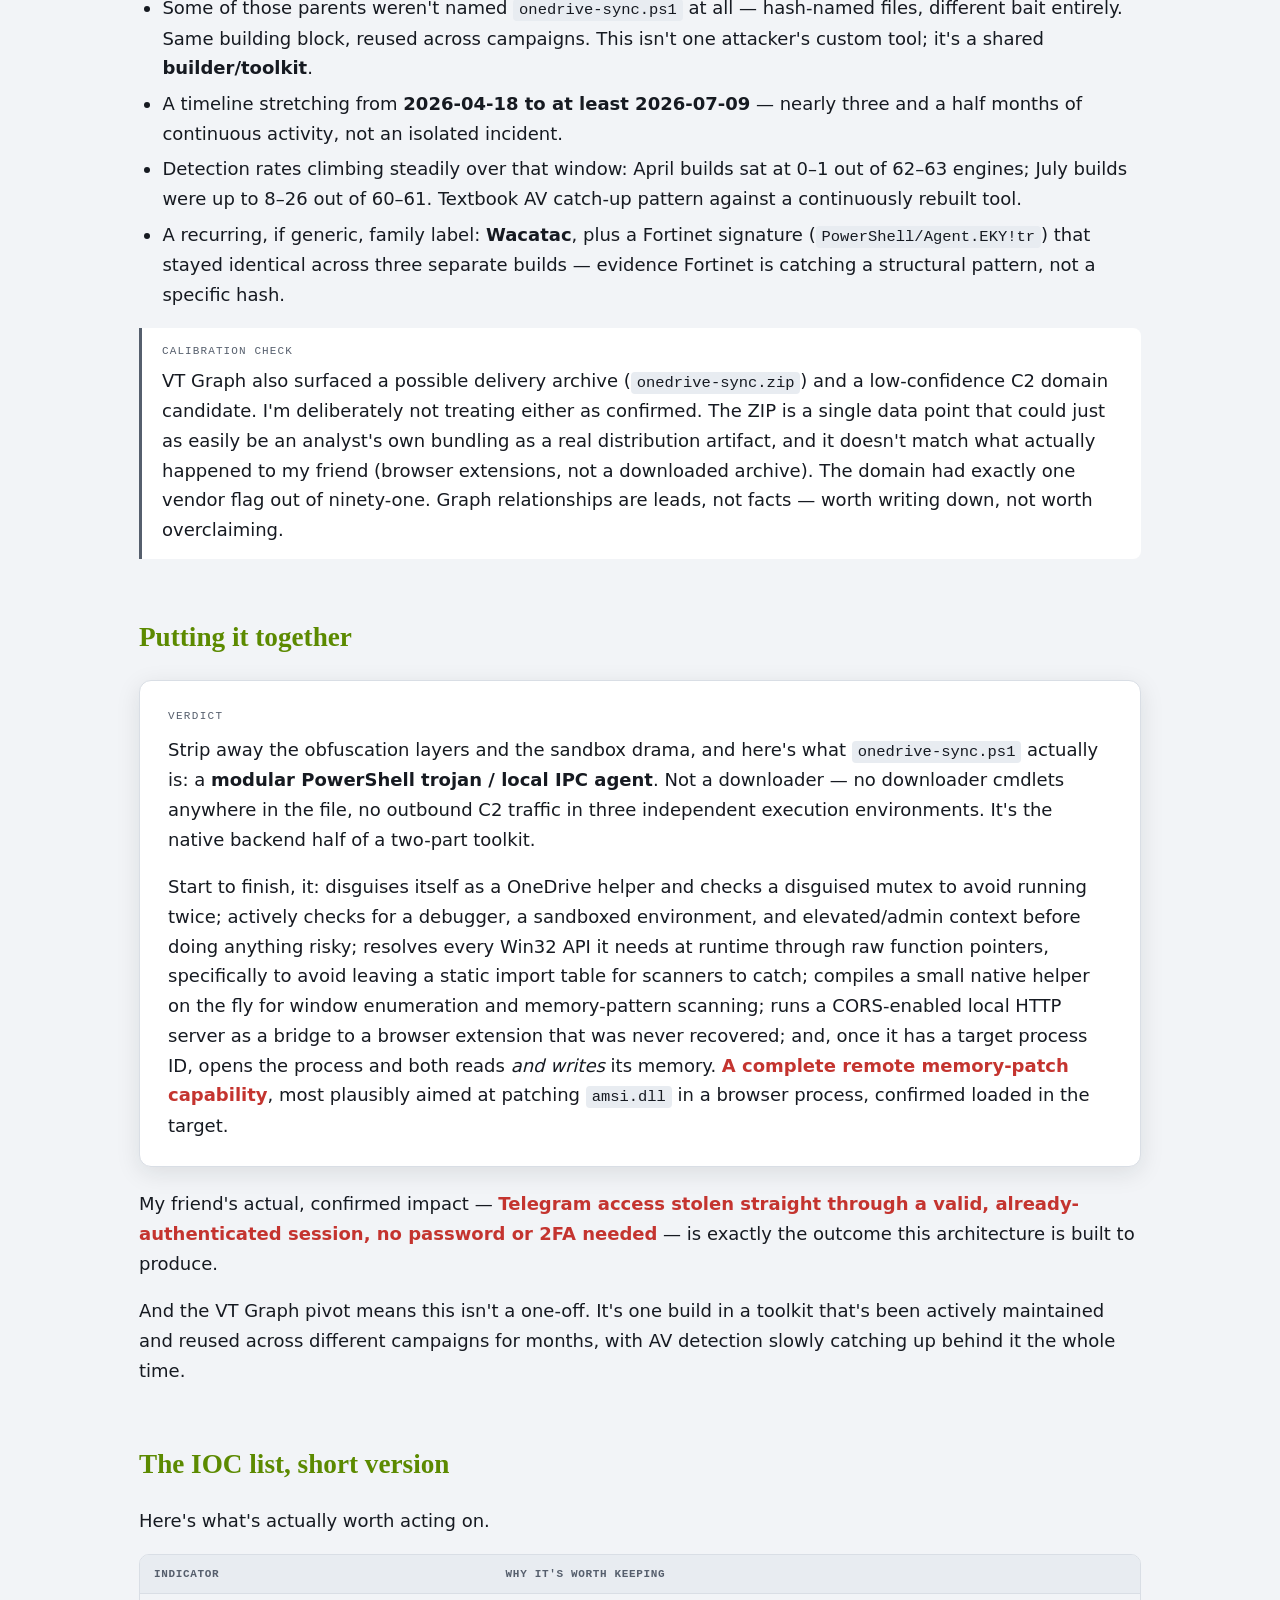
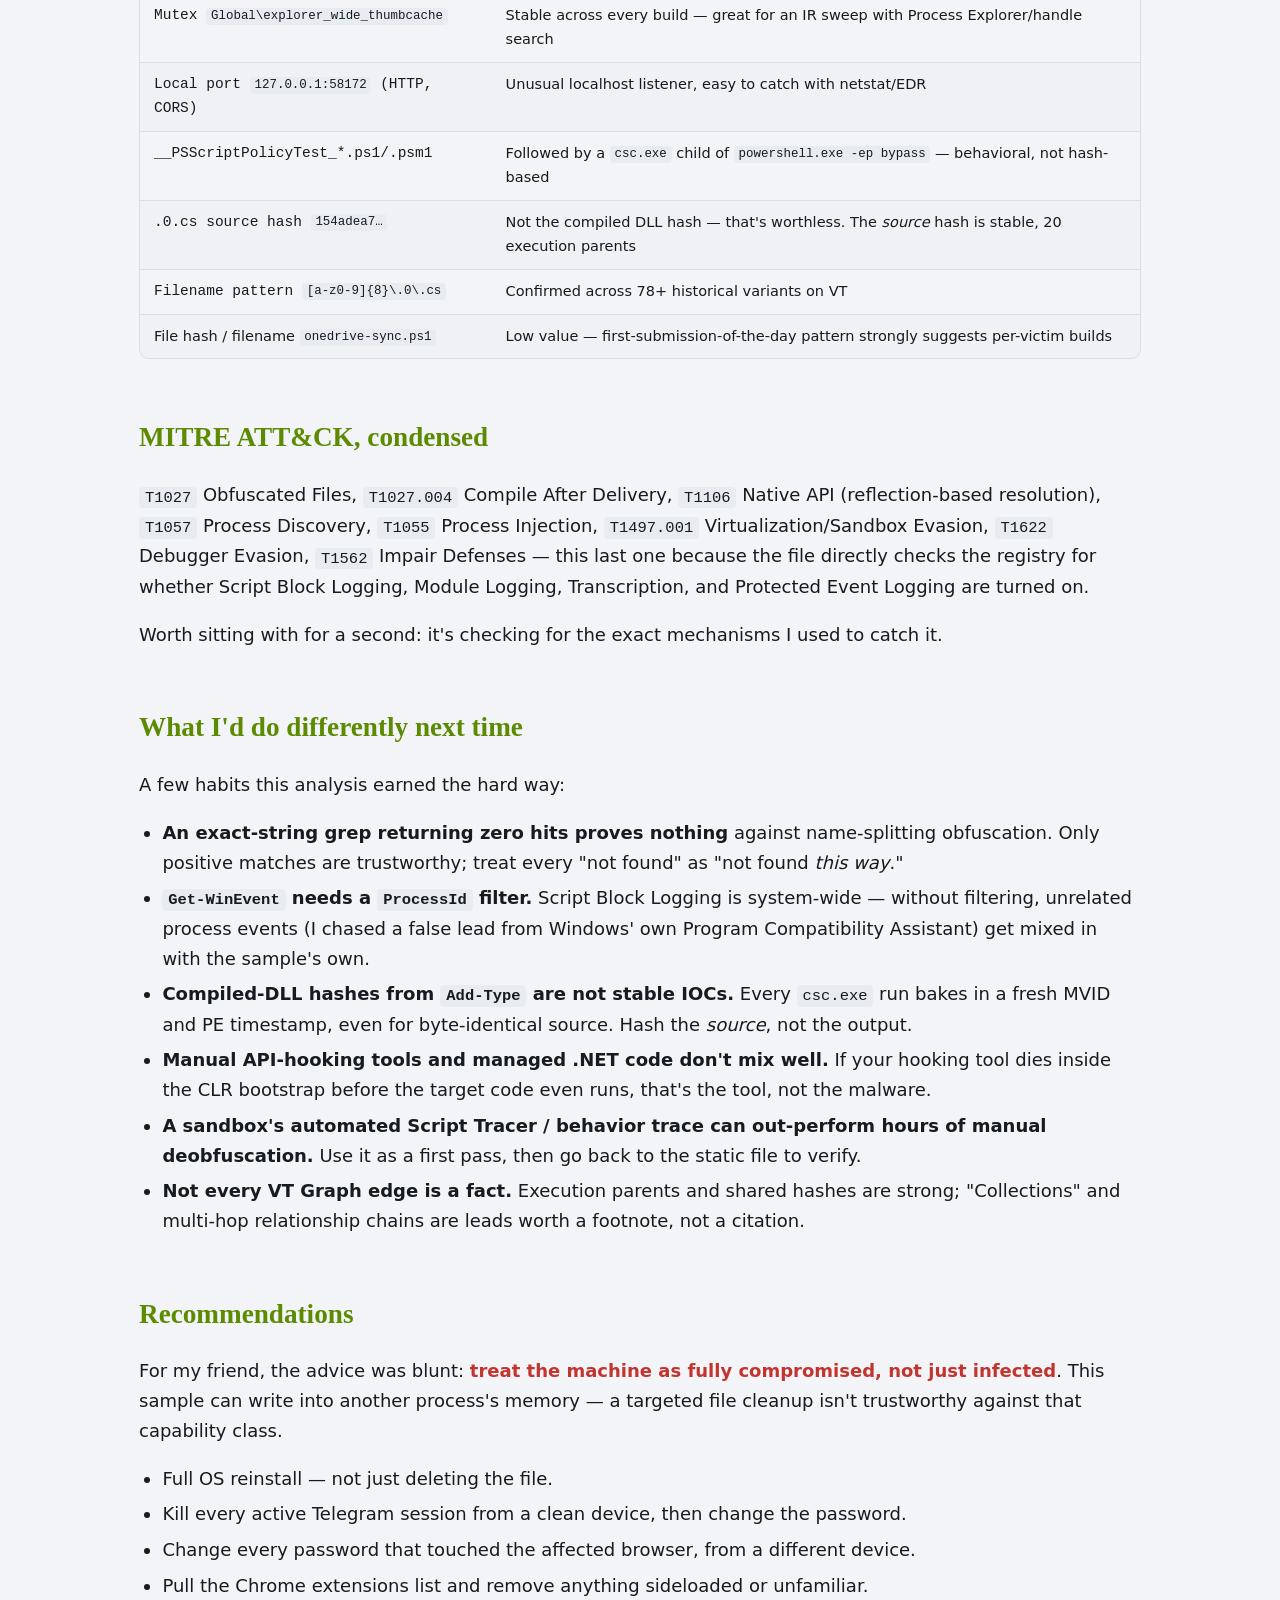
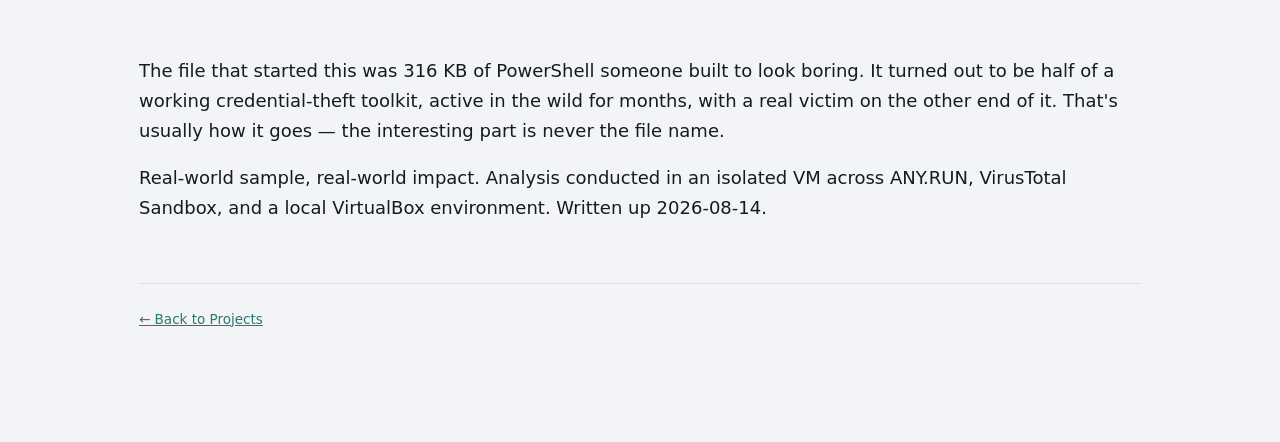
==== commit 700f7ad9: "Remove green underline on h2, match blog post header to homepage nav h2 no longer has the accent-hea" ====
--- a/posts/anatomy-of-a-fake-onedrive-sync-script.html
+++ b/posts/anatomy-of-a-fake-onedrive-sync-script.html
@@ -12,15 +12,17 @@
 
 <div id="progress"></div>
 
-<div class="wrap">
-
-  <header class="site-header">
+<div class="sticky-nav">
+  <header class="site-header wrap">
     <a class="brand" href="/">0x<span>EvT</span></a>
     <nav class="site-nav">
       <a href="/#projects">Projects</a>
       <a href="https://github.com/0xEvT" target="_blank" rel="noopener">GitHub</a>
     </nav>
   </header>
+</div>
+
+<div class="wrap">
 
   <header class="hero">
     <p class="kicker">Field notes &middot; DFIR case file</p>
--- a/assets/style.css
+++ b/assets/style.css
@@ -92,7 +92,7 @@
 }
 .brand span{color:var(--accent-heading);}
 .site-nav a{
-  color:var(--ink-muted); text-decoration:none; font-size:14.5px; margin-left:22px;
+  color:var(--ink-muted); text-decoration:none; font-size:17px; margin-left:26px;
 }
 .site-nav a:hover, .site-nav a:focus-visible{color:var(--accent-hover);}
 
@@ -185,7 +185,7 @@
 main section{margin-bottom:56px;}
 h2{
   font-family:ui-serif,"Iowan Old Style","Palatino Linotype","Book Antiqua",Georgia,serif;
-  font-size:1.7rem; margin:0 0 20px; padding-top:14px; border-top:2px solid var(--accent-heading);
+  font-size:1.7rem; margin:0 0 20px;
   color:var(--accent-heading); text-wrap:balance;
 }
 h3{
@@ -277,25 +277,42 @@
 @media (prefers-reduced-motion: reduce){ #progress{transition:none;} html{scroll-behavior:auto;} }
 
 /* ---- portfolio one-pager ---- */
-.hero{padding:44px 0 12px;}
-.hero .kicker{
-  font-family:ui-monospace,"SF Mono","Cascadia Code",Menlo,Consolas,monospace;
-  font-size:12.5px; letter-spacing:.12em; text-transform:uppercase;
-  color:var(--accent-warn); margin:0 0 14px;
-}
-.hero h1{
-  font-family:ui-serif,"Iowan Old Style","Palatino Linotype","Book Antiqua",Georgia,serif;
-  font-size:clamp(1.9rem,4.2vw,2.6rem);
-  line-height:1.15; margin:0 0 16px; text-wrap:balance; letter-spacing:-.01em;
+.hero{padding:40px 0 12px;}
+.hero-card{
+  background:var(--surface); border:1px solid var(--border); border-radius:18px;
+  padding:40px 44px; box-shadow:0 10px 30px var(--shadow);
+}
+.hero-badge{
+  display:inline-block; padding:7px 16px; border-radius:20px;
+  background:var(--accent-warn-bg); border:1px solid var(--accent-warn);
+  font-family:ui-monospace,"SF Mono","Cascadia Code",Menlo,Consolas,monospace;
+  font-size:12.5px; letter-spacing:.08em; text-transform:uppercase; font-weight:700; color:var(--accent-warn);
+  margin-bottom:22px;
+}
+.hero-card h1{
+  font-family:ui-serif,"Iowan Old Style","Palatino Linotype","Book Antiqua",Georgia,serif;
+  font-size:clamp(1.7rem,3.6vw,2.35rem);
+  line-height:1.2; margin:0 0 16px; text-wrap:balance; letter-spacing:-.01em;
   color:var(--accent-heading);
 }
-.hero p{color:var(--ink-muted); max-width:82ch; margin:0 0 12px;}
-.hero .toolline{font-size:14.5px; color:var(--ink-muted); margin:0 0 40px;}
+.hero-card p.lede{color:var(--ink-muted); font-size:16px; max-width:80ch; margin:0 0 26px;}
+.tool-pills{display:flex; flex-wrap:wrap; gap:12px;}
+.tool-pill{
+  display:inline-flex; align-items:center; gap:5px;
+  padding:9px 16px; border-radius:9px;
+  background:var(--surface-2);
+  border:1px solid color-mix(in srgb, var(--accent-heading) 35%, var(--border));
+  font-size:13.5px; color:var(--ink-muted);
+  box-shadow:0 4px 12px var(--shadow), 0 0 0 1px color-mix(in srgb, var(--accent-heading) 14%, transparent);
+}
+.tool-pill b{color:var(--accent-confirm); font-weight:700;}
 .hero .toolline b{color:var(--ink); font-weight:600;}
 .hero .toolline .sep{margin:0 10px; color:var(--border);}
 
 .sticky-nav{
-  position:sticky; top:0; z-index:40; background:var(--bg);
+  position:sticky; top:0; z-index:40;
+  background:color-mix(in srgb, var(--bg) 78%, transparent);
+  backdrop-filter:blur(12px); -webkit-backdrop-filter:blur(12px);
   border-bottom:1px solid var(--border); margin-bottom:8px;
 }
 .sticky-nav .site-header.wrap{padding:20px 24px; border-bottom:none; margin-bottom:0;}
@@ -304,13 +321,26 @@
 
 /* Investigations */
 .investigation-grid{
-  display:grid; grid-template-columns:repeat(auto-fit,minmax(280px,1fr));
+  display:grid; grid-template-columns:repeat(auto-fit,minmax(300px,1fr));
   gap:20px; margin:0 0 24px;
 }
 .investigation-card{
   display:flex; flex-direction:column; background:var(--surface);
-  border:1px solid var(--border); border-radius:12px; padding:22px 24px;
-  text-decoration:none; color:inherit; box-shadow:0 4px 16px var(--shadow);
+  border:1px solid color-mix(in srgb, var(--accent-heading) 35%, var(--border));
+  border-radius:12px; padding:22px 24px;
+  text-decoration:none; color:inherit;
+  box-shadow:0 4px 16px var(--shadow);
+  transition:transform .15s ease, border-color .15s ease, box-shadow .15s ease;
+}
+.investigation-card:hover, .investigation-card:focus-visible{
+  transform:translateY(-4px);
+  border-color:color-mix(in srgb, var(--accent-heading) 50%, var(--border));
+  box-shadow:0 10px 28px var(--shadow);
+}
+.investigation-card .category{
+  font-family:ui-monospace,"SF Mono","Cascadia Code",Menlo,Consolas,monospace;
+  font-size:11.5px; letter-spacing:.06em; text-transform:uppercase;
+  color:var(--accent-confirm); font-weight:700; margin:0 0 10px;
 }
 .investigation-card h3{
   font-family:ui-serif,"Iowan Old Style","Palatino Linotype","Book Antiqua",Georgia,serif;
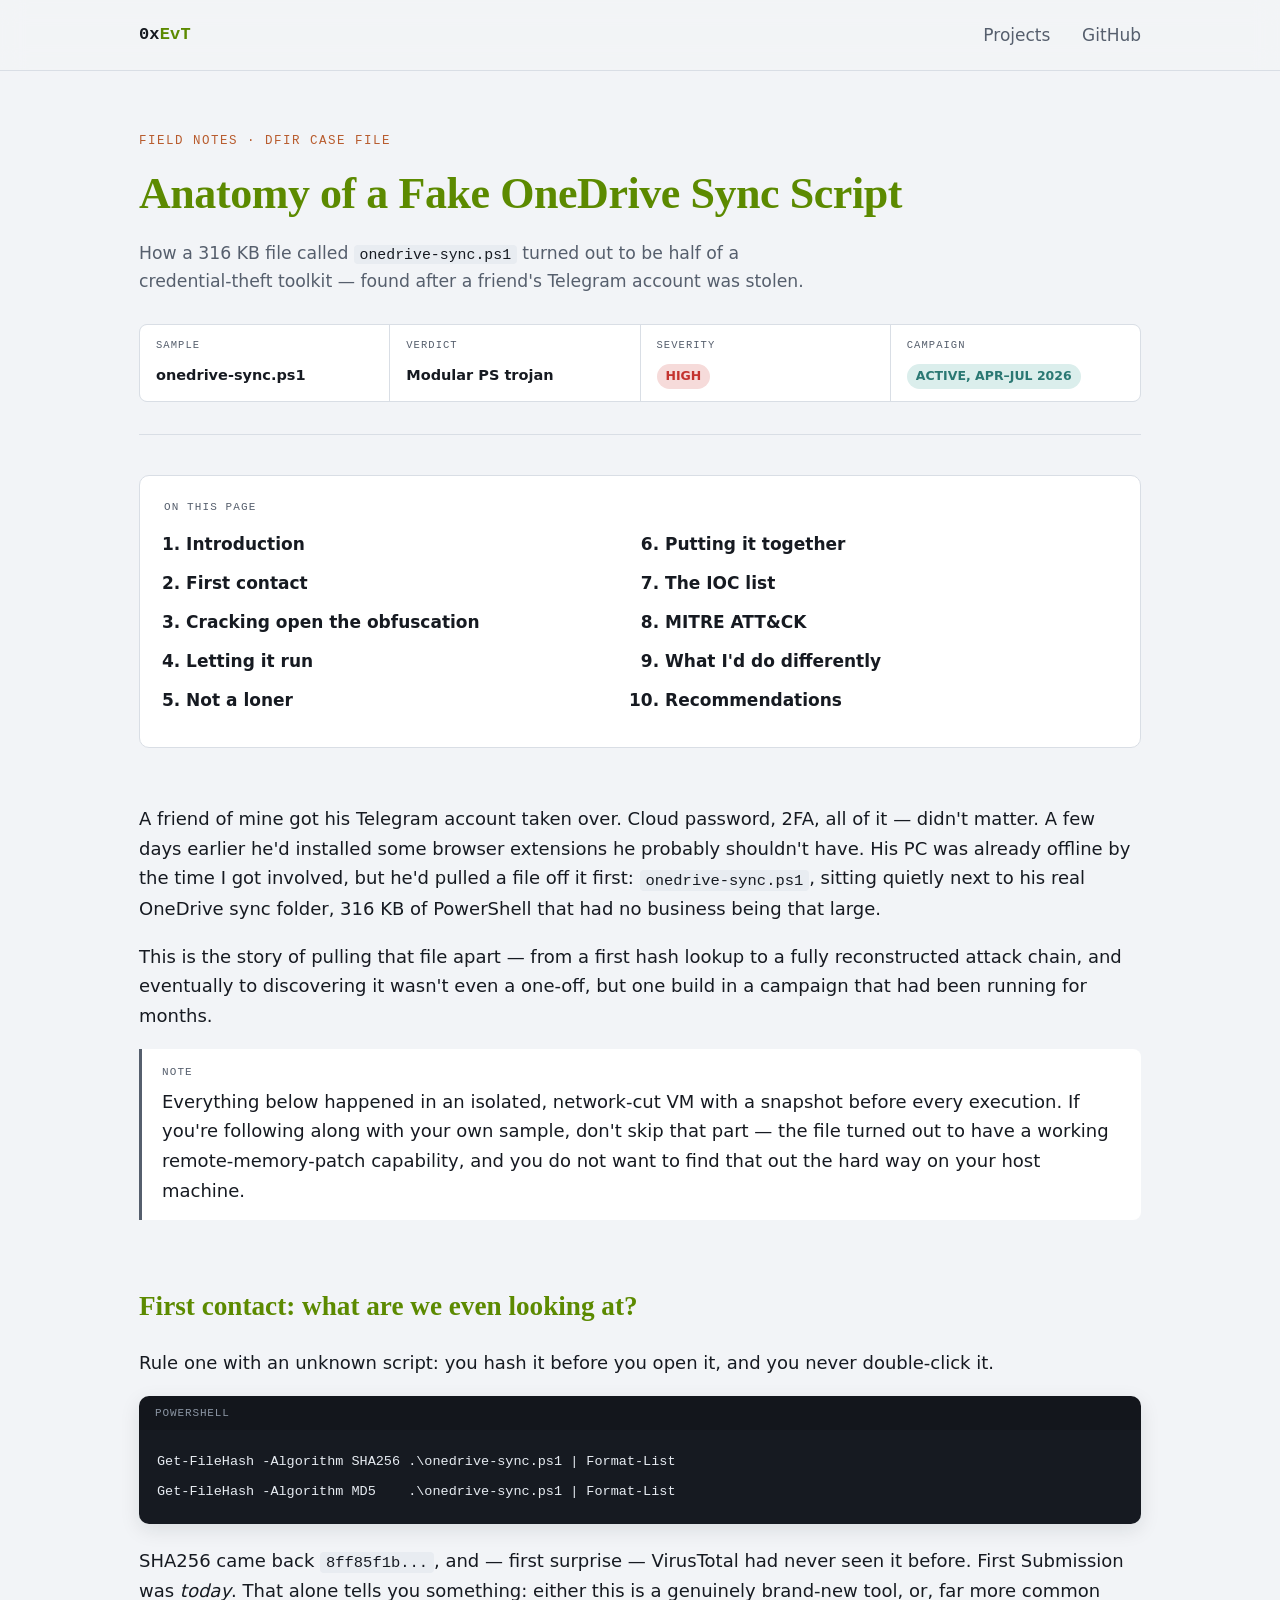
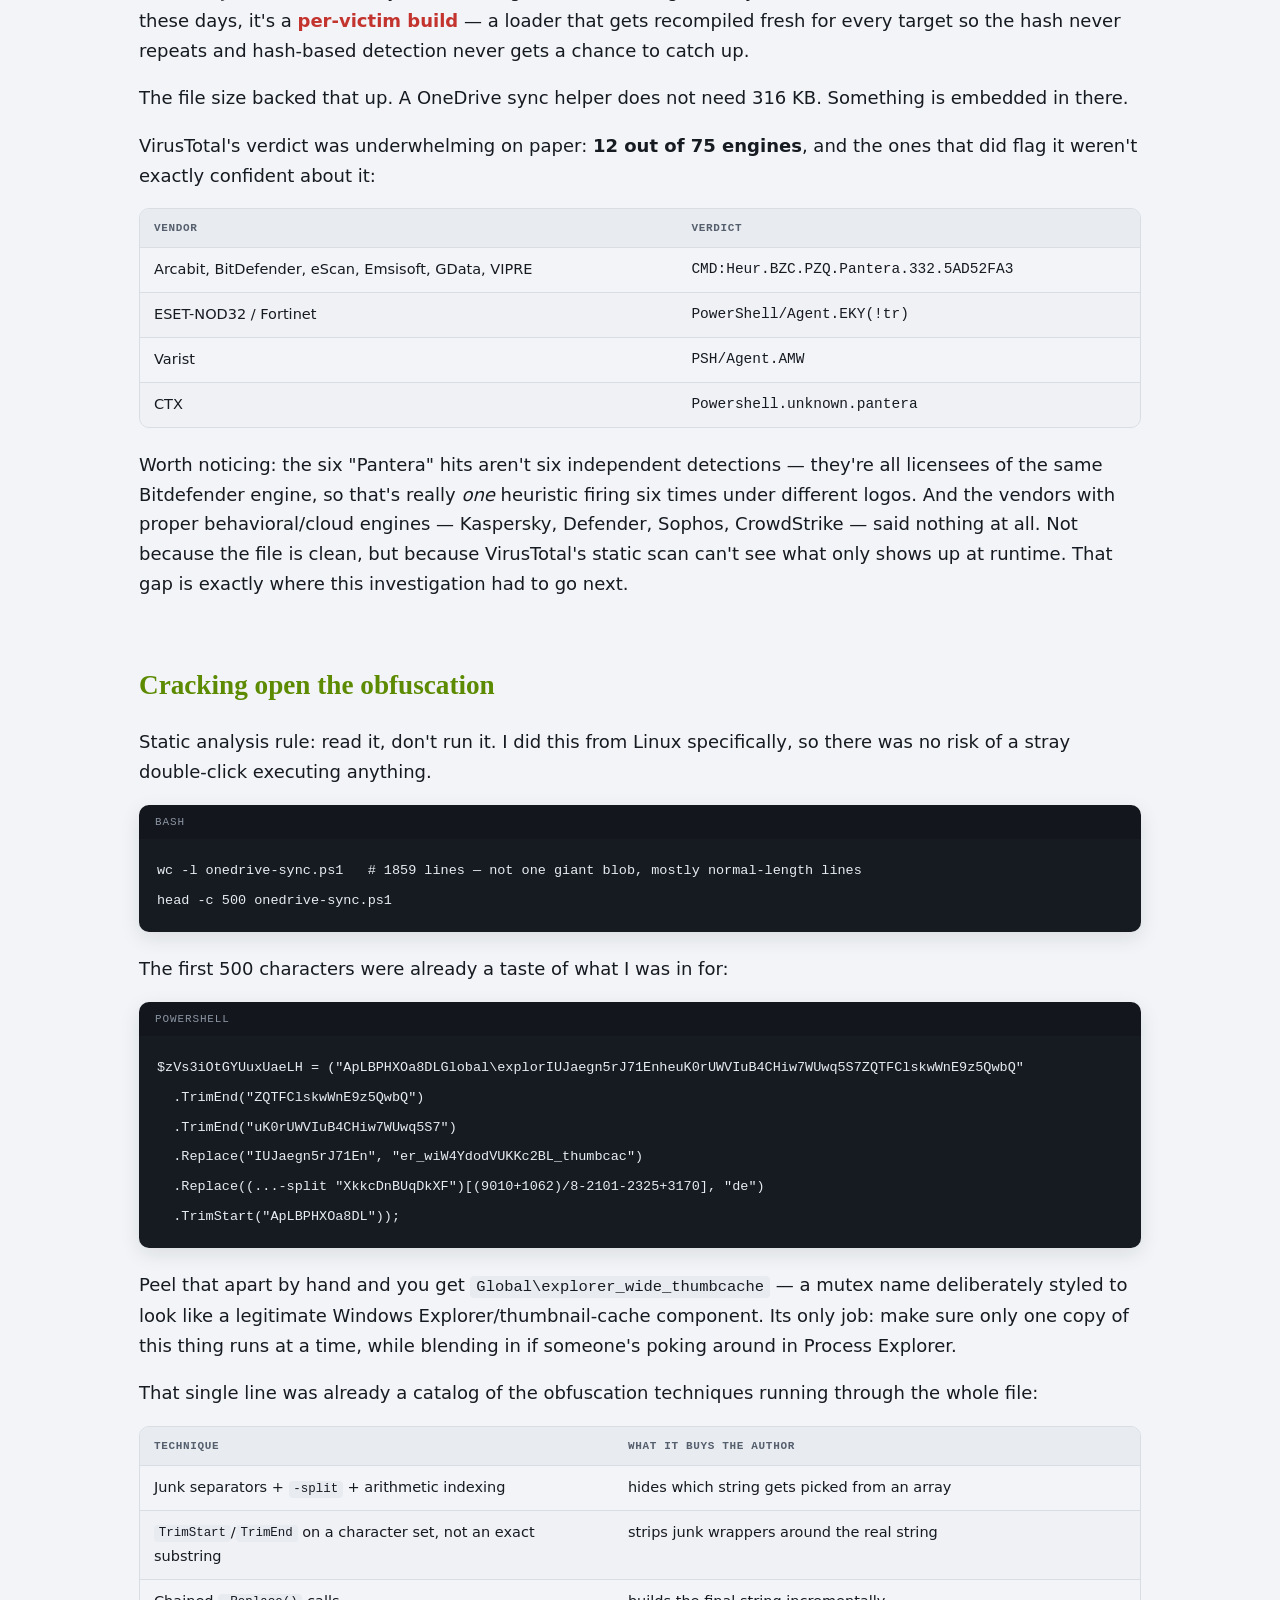
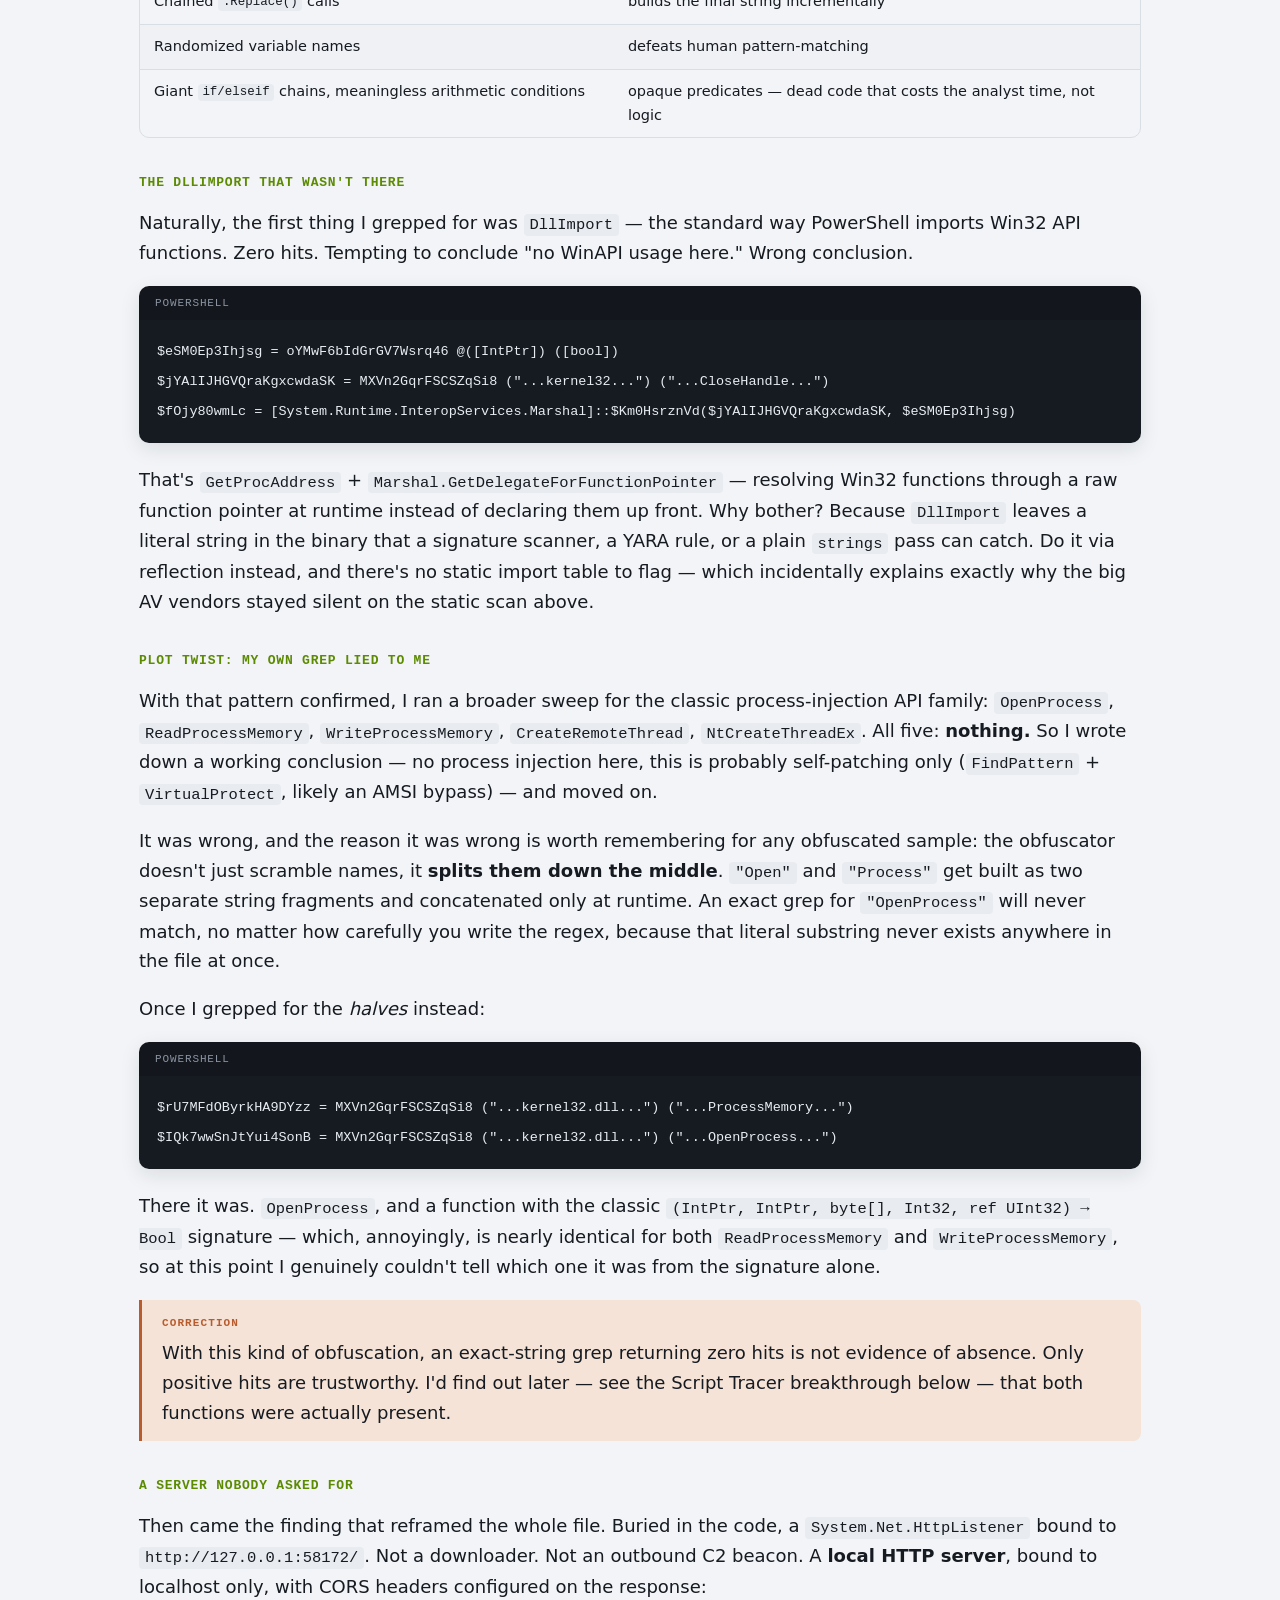
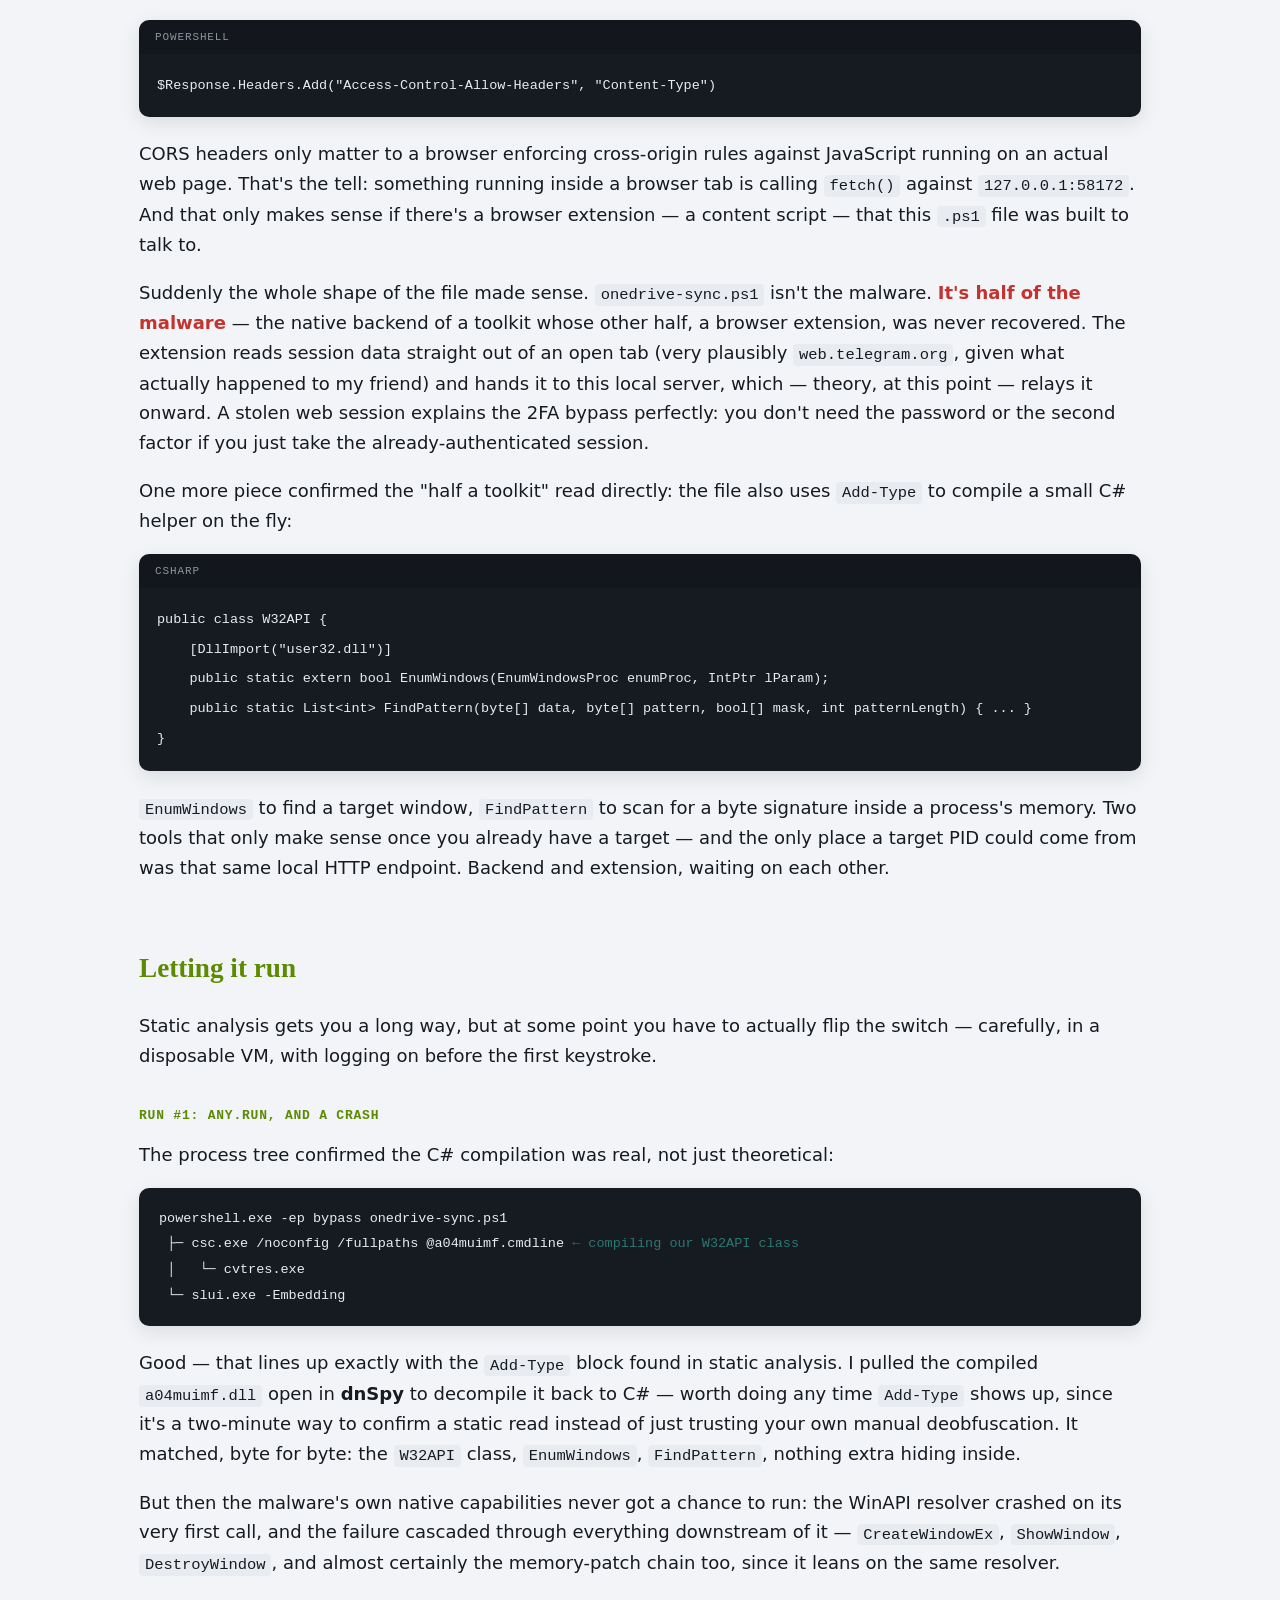
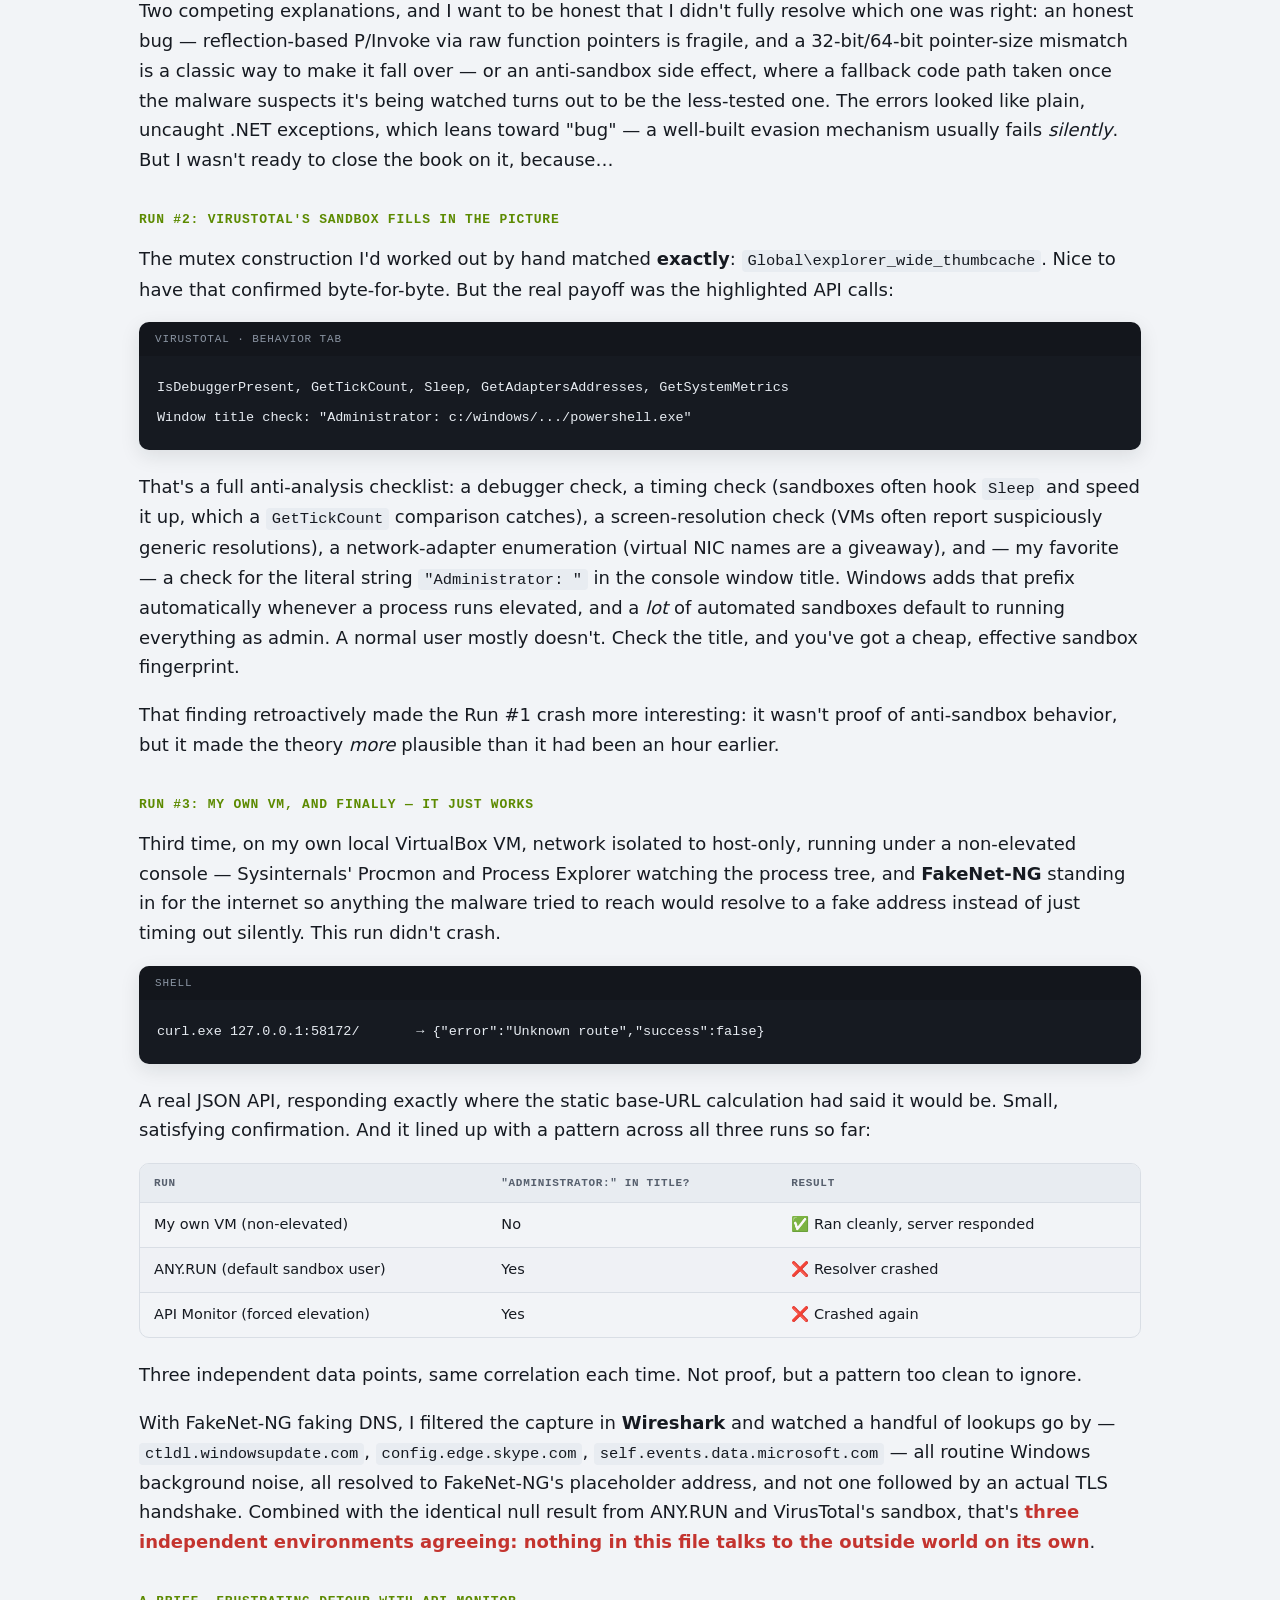
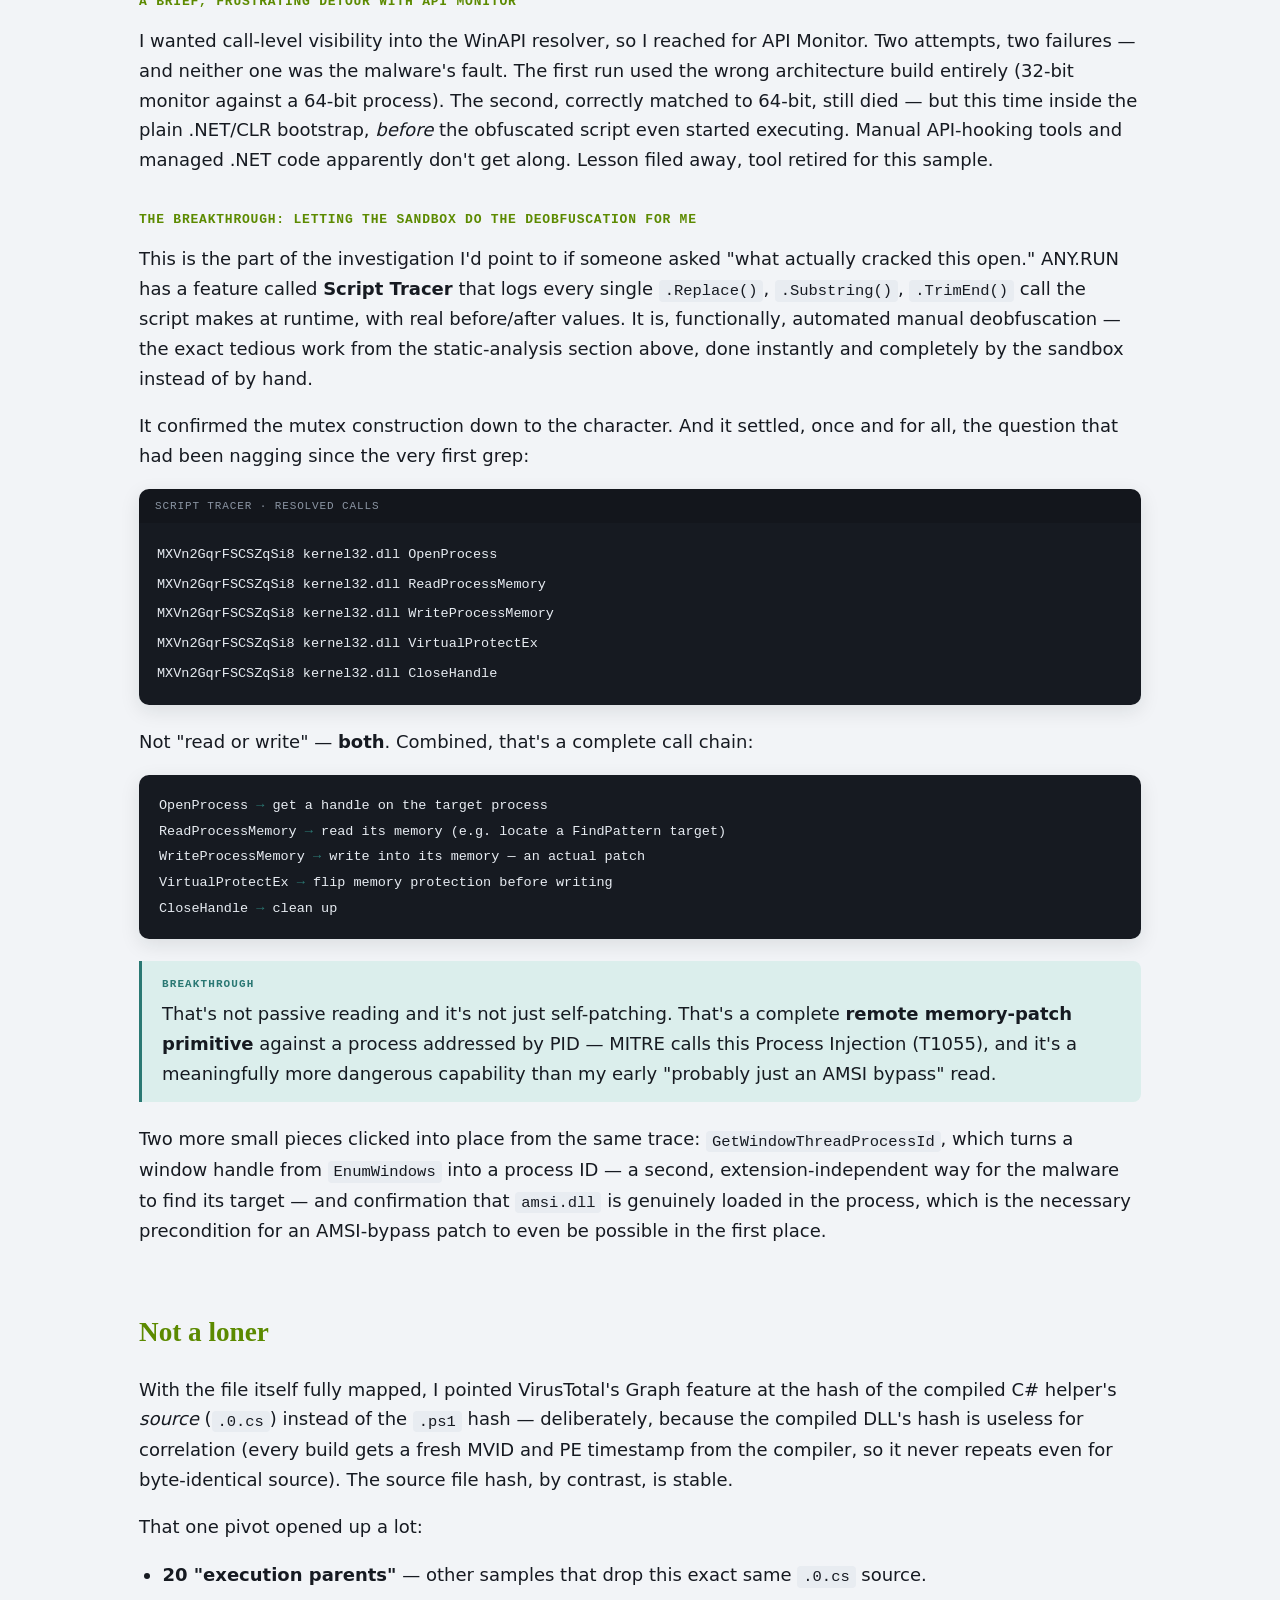
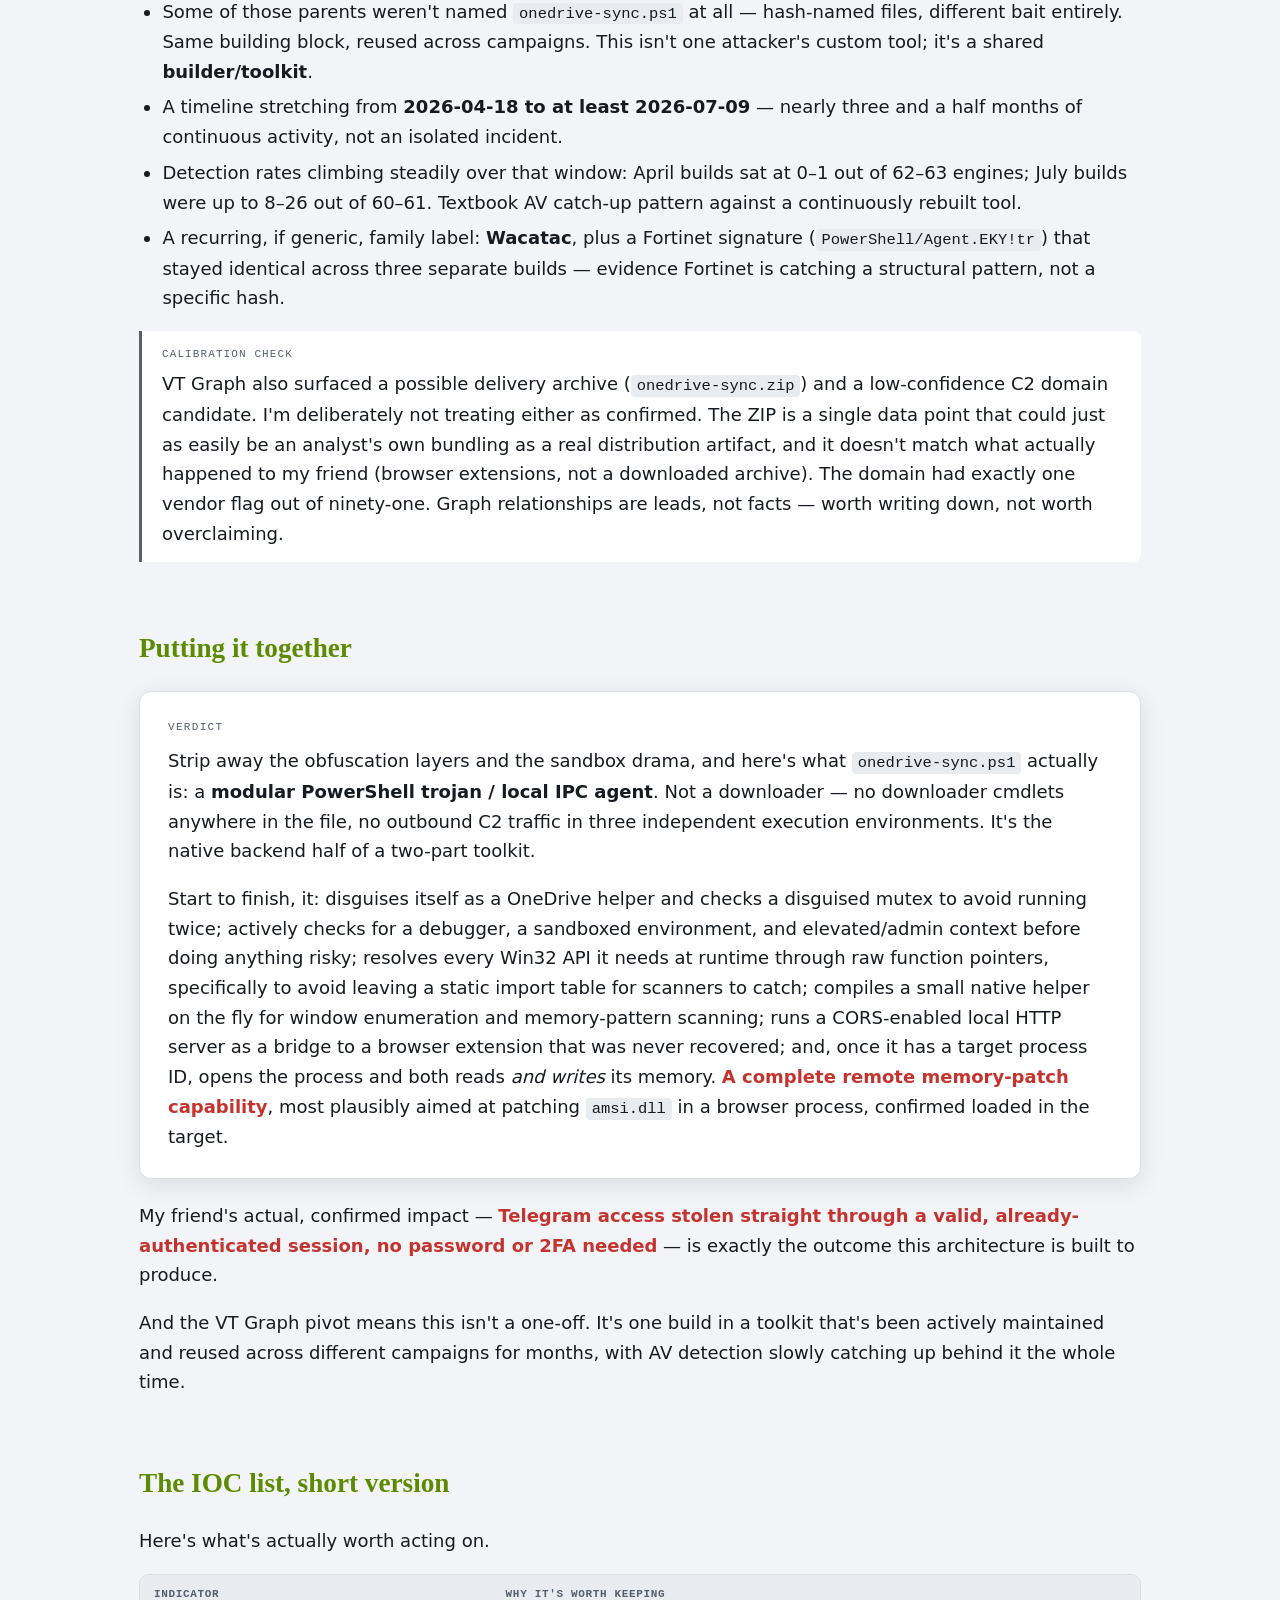
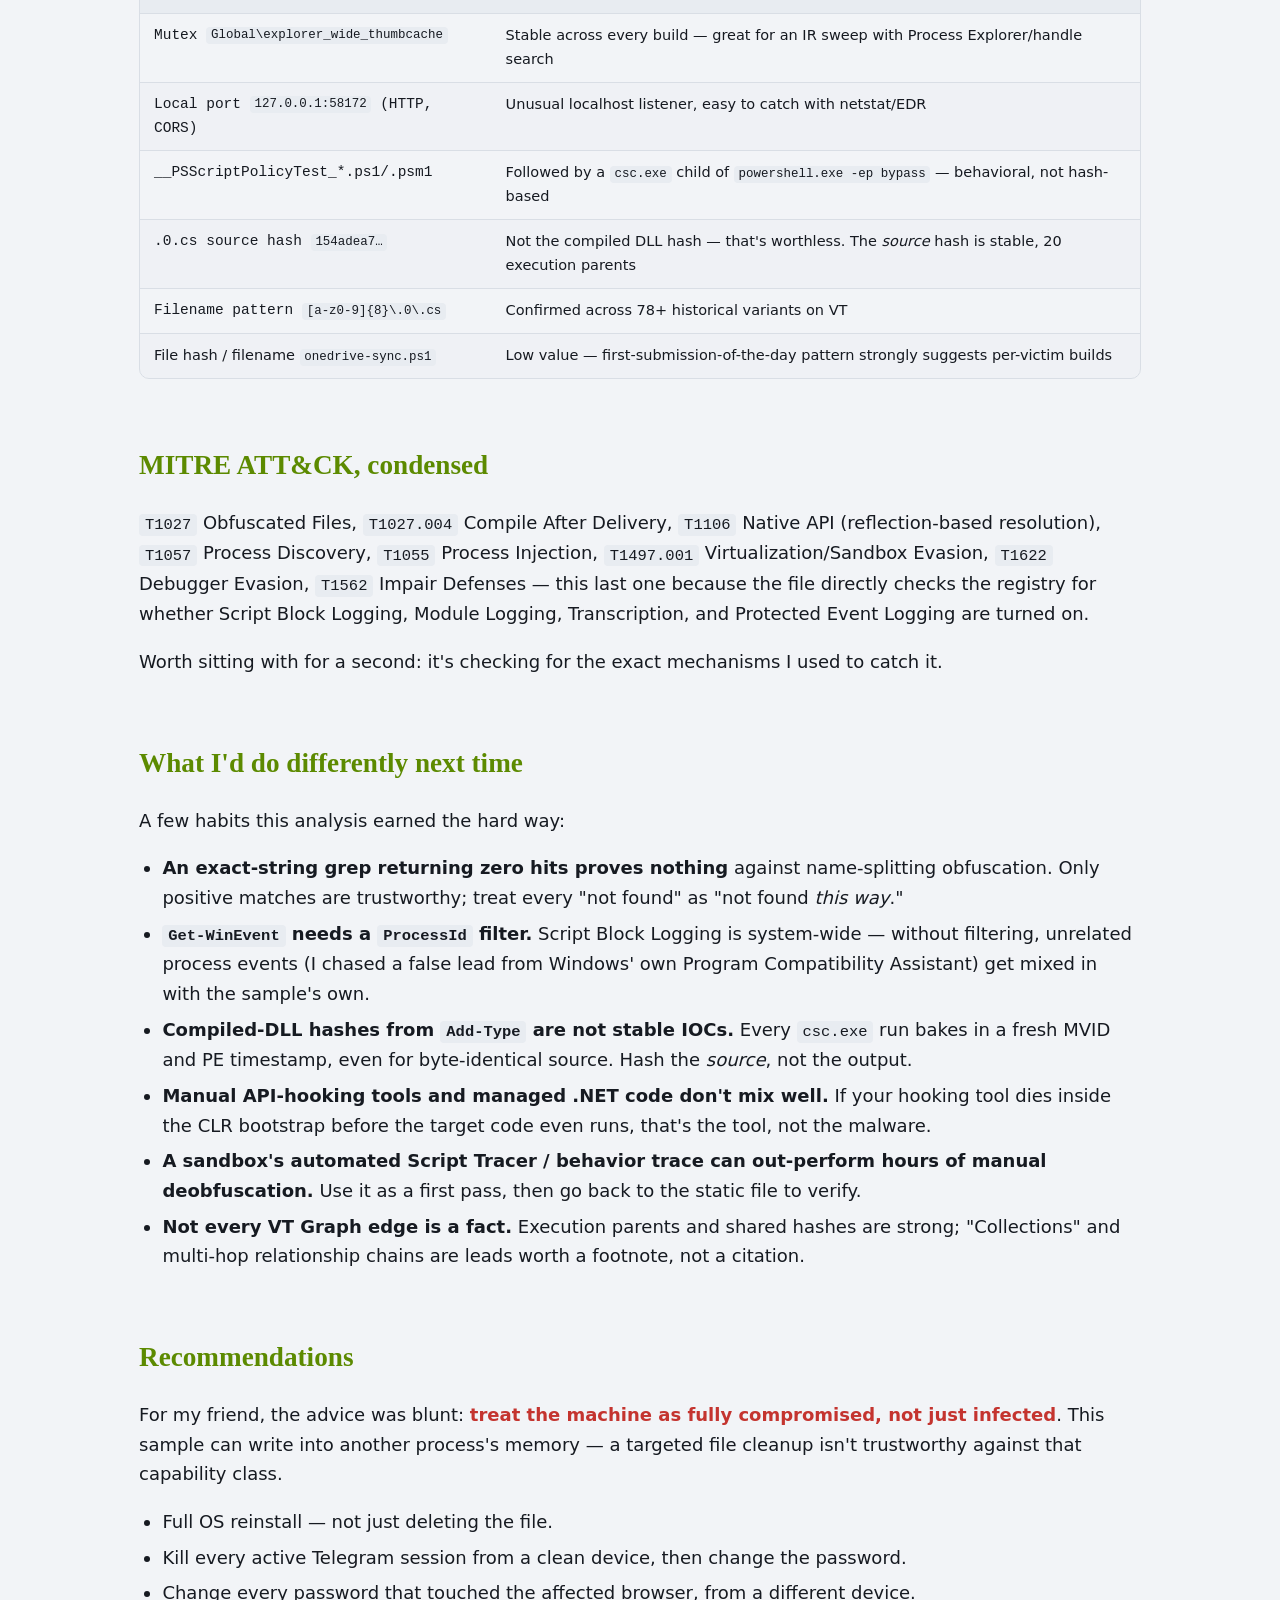
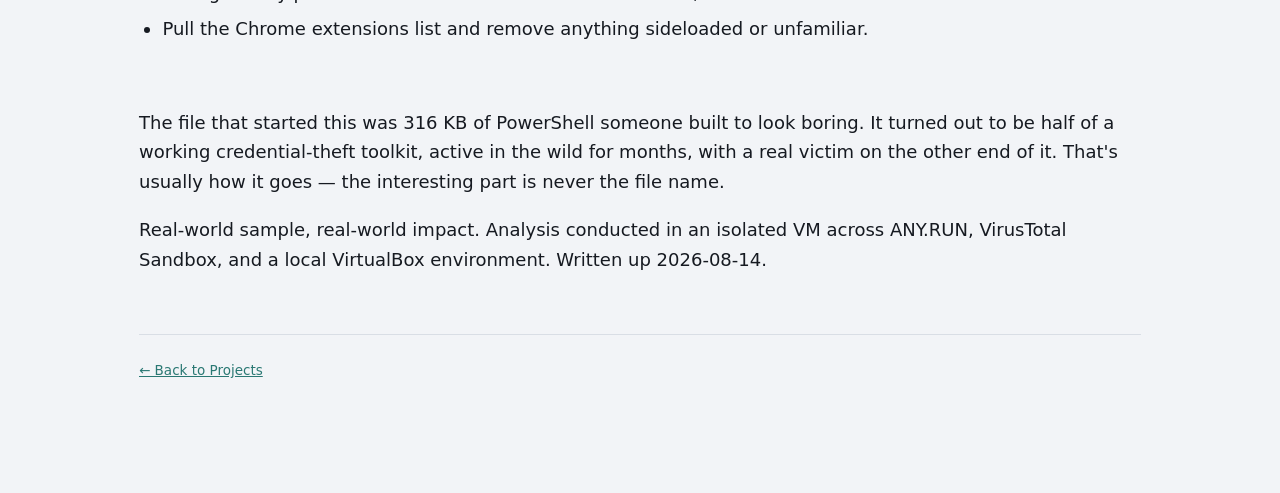
==== commit cedce4c1: "Revert homepage card blurb, shorten the dek on the post page instead" ====
--- a/posts/anatomy-of-a-fake-onedrive-sync-script.html
+++ b/posts/anatomy-of-a-fake-onedrive-sync-script.html
@@ -27,7 +27,7 @@
   <header class="hero">
     <p class="kicker">Field notes &middot; DFIR case file</p>
     <h1>Anatomy of a Fake OneDrive Sync Script</h1>
-    <p class="dek">How a 316&nbsp;KB file called <code>onedrive-sync.ps1</code> turned out to be half of a working credential-theft toolkit &mdash; and how a friend's stolen Telegram account led straight to it.</p>
+    <p class="dek">How a 316&nbsp;KB file called <code>onedrive-sync.ps1</code> turned out to be half of a credential-theft toolkit &mdash; found after a friend's Telegram account was stolen.</p>
     <div class="dossier">
       <div><span class="label">Sample</span><span class="value mono">onedrive-sync.ps1</span></div>
       <div><span class="label">Verdict</span><span class="value">Modular PS trojan</span></div>
--- a/assets/style.css
+++ b/assets/style.css
@@ -182,7 +182,7 @@
 nav.toc a{color:var(--ink); text-decoration:none; border-bottom:1px solid transparent;}
 nav.toc a:hover, nav.toc a:focus-visible{border-bottom-color:var(--accent-hover); color:var(--accent-hover);}
 
-main section{margin-bottom:56px;}
+.wrap section{margin-bottom:64px;}
 h2{
   font-family:ui-serif,"Iowan Old Style","Palatino Linotype","Book Antiqua",Georgia,serif;
   font-size:1.7rem; margin:0 0 20px;
@@ -360,6 +360,16 @@
   display:grid; grid-template-columns:repeat(auto-fit,minmax(230px,1fr));
   gap:18px 28px; margin:0 0 24px;
 }
+.subgroup-heading{
+  font-family:ui-serif,"Iowan Old Style","Palatino Linotype","Book Antiqua",Georgia,serif;
+  font-size:1.7rem; color:var(--accent-heading); text-wrap:balance;
+  margin:28px 0 4px;
+}
+.subgroup-label{
+  font-family:ui-monospace,"SF Mono","Cascadia Code",Menlo,Consolas,monospace;
+  font-size:11.5px; letter-spacing:.08em; text-transform:uppercase; color:var(--accent-confirm);
+  font-weight:700; margin:28px 0 -4px;
+}
 .skill-group .group-label{
   font-family:ui-monospace,"SF Mono","Cascadia Code",Menlo,Consolas,monospace;
   font-size:11px; letter-spacing:.08em; text-transform:uppercase; color:var(--accent-confirm);
@@ -368,66 +378,83 @@
 .skill-group .group-items{color:var(--ink); font-size:15px; line-height:1.5;}
 
 /* Experience */
+.job-list{display:flex; flex-direction:column; gap:20px; margin:0 0 24px;}
 .job-entry{
-  padding:22px 0; border-top:1px solid var(--border);
-}
-.job-list .job-entry:last-child{border-bottom:1px solid var(--border); margin-bottom:24px;}
-.job-entry .job-head{
-  display:flex; flex-wrap:wrap; align-items:baseline; gap:6px 12px; margin-bottom:10px;
-}
-.job-entry .job-title{font-weight:700; font-size:17px;}
-.job-entry .job-org{color:var(--accent-confirm); font-weight:600;}
-.job-entry .job-meta{
-  font-family:ui-monospace,"SF Mono","Cascadia Code",Menlo,Consolas,monospace;
-  font-size:12.5px; color:var(--ink-muted); letter-spacing:.02em;
-}
+  background:var(--surface); border:1px solid var(--border);
+  border-radius:18px; padding:28px 32px;
+  box-shadow:0 10px 30px var(--shadow);
+}
+.job-entry .job-title{font-weight:700; font-size:18px; display:block; margin-bottom:4px;}
+.job-entry .job-meta-line{
+  color:var(--ink-muted); font-size:13.5px; margin-bottom:14px;
+}
+.job-entry .job-meta-line .job-org{color:var(--accent-confirm); font-weight:600;}
+.job-entry .job-summary{color:var(--ink-muted); font-size:15px; margin:0 0 14px; max-width:78ch;}
 .job-entry ul{margin:0; padding-left:1.2em; max-width:74ch;}
 .job-entry li{color:var(--ink-muted); font-size:15px; margin-bottom:4px;}
 
-/* Education */
-.edu-entry{padding:20px 0; border-top:1px solid var(--border);}
-.edu-list .edu-entry:last-child{border-bottom:1px solid var(--border); margin-bottom:24px;}
-.edu-entry .edu-title{font-weight:700; font-size:16.5px;}
-.edu-entry .edu-org{color:var(--accent-confirm); font-weight:600;}
-.edu-entry .edu-meta{
-  font-family:ui-monospace,"SF Mono","Cascadia Code",Menlo,Consolas,monospace;
-  font-size:12.5px; color:var(--ink-muted); margin-top:2px;
-}
+/* Education reuses .job-entry card styling */
 
 /* Certifications */
 .cert-grid{
-  display:grid; grid-template-columns:repeat(auto-fit,minmax(260px,1fr));
-  gap:16px; margin:0 0 24px;
-}
-.cert-group .group-label{
-  font-family:ui-monospace,"SF Mono","Cascadia Code",Menlo,Consolas,monospace;
-  font-size:11px; letter-spacing:.08em; text-transform:uppercase; color:var(--accent-confirm);
-  margin:0 0 8px; font-weight:700;
-}
-.cert-item{
-  display:flex; justify-content:space-between; gap:10px;
-  padding:9px 0; border-bottom:1px solid var(--border); font-size:14.5px;
-}
-.cert-group ul{list-style:none; margin:0; padding:0;}
-.cert-item .cert-name{color:var(--ink);}
-.cert-item .cert-exp{color:var(--ink-muted); font-size:12.5px; white-space:nowrap; font-variant-numeric:tabular-nums;}
+  display:grid; grid-template-columns:repeat(5, 1fr);
+  gap:14px; margin:0 0 24px;
+}
+@media (max-width:820px){ .cert-grid{grid-template-columns:repeat(3, 1fr);} }
+@media (max-width:520px){ .cert-grid{grid-template-columns:repeat(2, 1fr);} }
+.cert-card{
+  display:flex; flex-direction:column; background:var(--surface);
+  border:1px solid color-mix(in srgb, var(--accent-heading) 35%, var(--border));
+  border-radius:16px; padding:12px; text-decoration:none; color:inherit;
+  box-shadow:0 4px 16px var(--shadow);
+  transition:transform .15s ease, border-color .15s ease, box-shadow .15s ease;
+}
+.cert-card:hover, .cert-card:focus-visible{
+  transform:translateY(-4px);
+  border-color:color-mix(in srgb, var(--accent-heading) 50%, var(--border));
+  box-shadow:0 10px 28px var(--shadow);
+}
+.cert-badge{
+  display:flex; align-items:center; justify-content:center; text-align:center;
+  aspect-ratio:1; border-radius:12px; margin-bottom:10px;
+  background:linear-gradient(160deg, var(--surface-2), var(--bg));
+  border:1px solid var(--border);
+  font-family:ui-monospace,"SF Mono","Cascadia Code",Menlo,Consolas,monospace;
+  font-weight:800; font-size:12px; letter-spacing:.01em; color:var(--accent-heading);
+  padding:6px;
+}
+.cert-badge-img{background:none; border:none; padding:0; overflow:hidden;}
+.cert-badge-img img{width:100%; height:100%; object-fit:cover; border-radius:inherit;}
+.cert-card .cert-title{font-weight:700; font-size:12.5px; line-height:1.25; margin-bottom:3px;}
+.cert-card .cert-issuer{color:var(--ink-muted); font-size:11px;}
 
 /* Contact */
-.contact-panel{
-  display:flex; flex-wrap:wrap; gap:14px; align-items:center;
-  padding:26px 28px; background:var(--surface); border:1px solid var(--border);
-  border-radius:12px; margin-bottom:16px; box-shadow:0 6px 20px var(--shadow);
-}
-.contact-link{
-  display:inline-flex; align-items:center; gap:8px;
-  padding:10px 16px; border-radius:8px; border:1px solid var(--border);
-  color:var(--ink); text-decoration:none; font-size:14.5px; font-weight:600;
-  background:var(--bg);
-}
-.contact-link:hover, .contact-link:focus-visible{color:var(--accent-hover); border-color:var(--accent-hover);}
-.contact-link.primary{
-  background:var(--accent-heading); border-color:var(--accent-heading); color:var(--bg); font-weight:700;
-}
-.contact-link.primary:hover, .contact-link.primary:focus-visible{color:var(--bg); opacity:.9; border-color:var(--accent-heading);}
-.contact-note{color:var(--ink-muted); font-size:13.5px; margin:-8px 0 24px;}
+.contact-icons{display:flex; gap:14px; margin-bottom:22px;}
+.contact-icon{
+  display:flex; align-items:center; justify-content:center;
+  width:52px; height:52px; border-radius:12px;
+  background:var(--surface); color:var(--ink);
+  border:1px solid color-mix(in srgb, var(--accent-heading) 45%, var(--border));
+  box-shadow:0 4px 16px var(--shadow), 0 0 32px 6px color-mix(in srgb, var(--accent-heading) 35%, transparent);
+  transition:transform .15s ease, border-color .15s ease, box-shadow .15s ease, color .15s ease;
+}
+.contact-icon:hover, .contact-icon:focus-visible{
+  transform:translateY(-4px);
+  color:var(--accent-hover);
+  border-color:color-mix(in srgb, var(--accent-heading) 55%, var(--border));
+  box-shadow:0 10px 26px var(--shadow), 0 0 0 1px color-mix(in srgb, var(--accent-heading) 30%, transparent);
+}
+.resume-btn{
+  display:inline-flex; align-items:center;
+  padding:13px 24px; border-radius:12px;
+  background:var(--accent-heading); color:var(--bg);
+  font-weight:700; font-size:15px; text-decoration:none;
+  border:1px solid var(--accent-heading);
+  box-shadow:0 4px 16px var(--shadow), 0 0 0 1px color-mix(in srgb, var(--accent-heading) 30%, transparent);
+  transition:transform .15s ease, box-shadow .15s ease, opacity .15s ease;
+}
+.resume-btn:hover, .resume-btn:focus-visible{
+  transform:translateY(-4px); opacity:.9;
+  box-shadow:0 10px 26px var(--shadow), 0 0 0 1px color-mix(in srgb, var(--accent-heading) 45%, transparent);
+}
 html{scroll-behavior:smooth;}
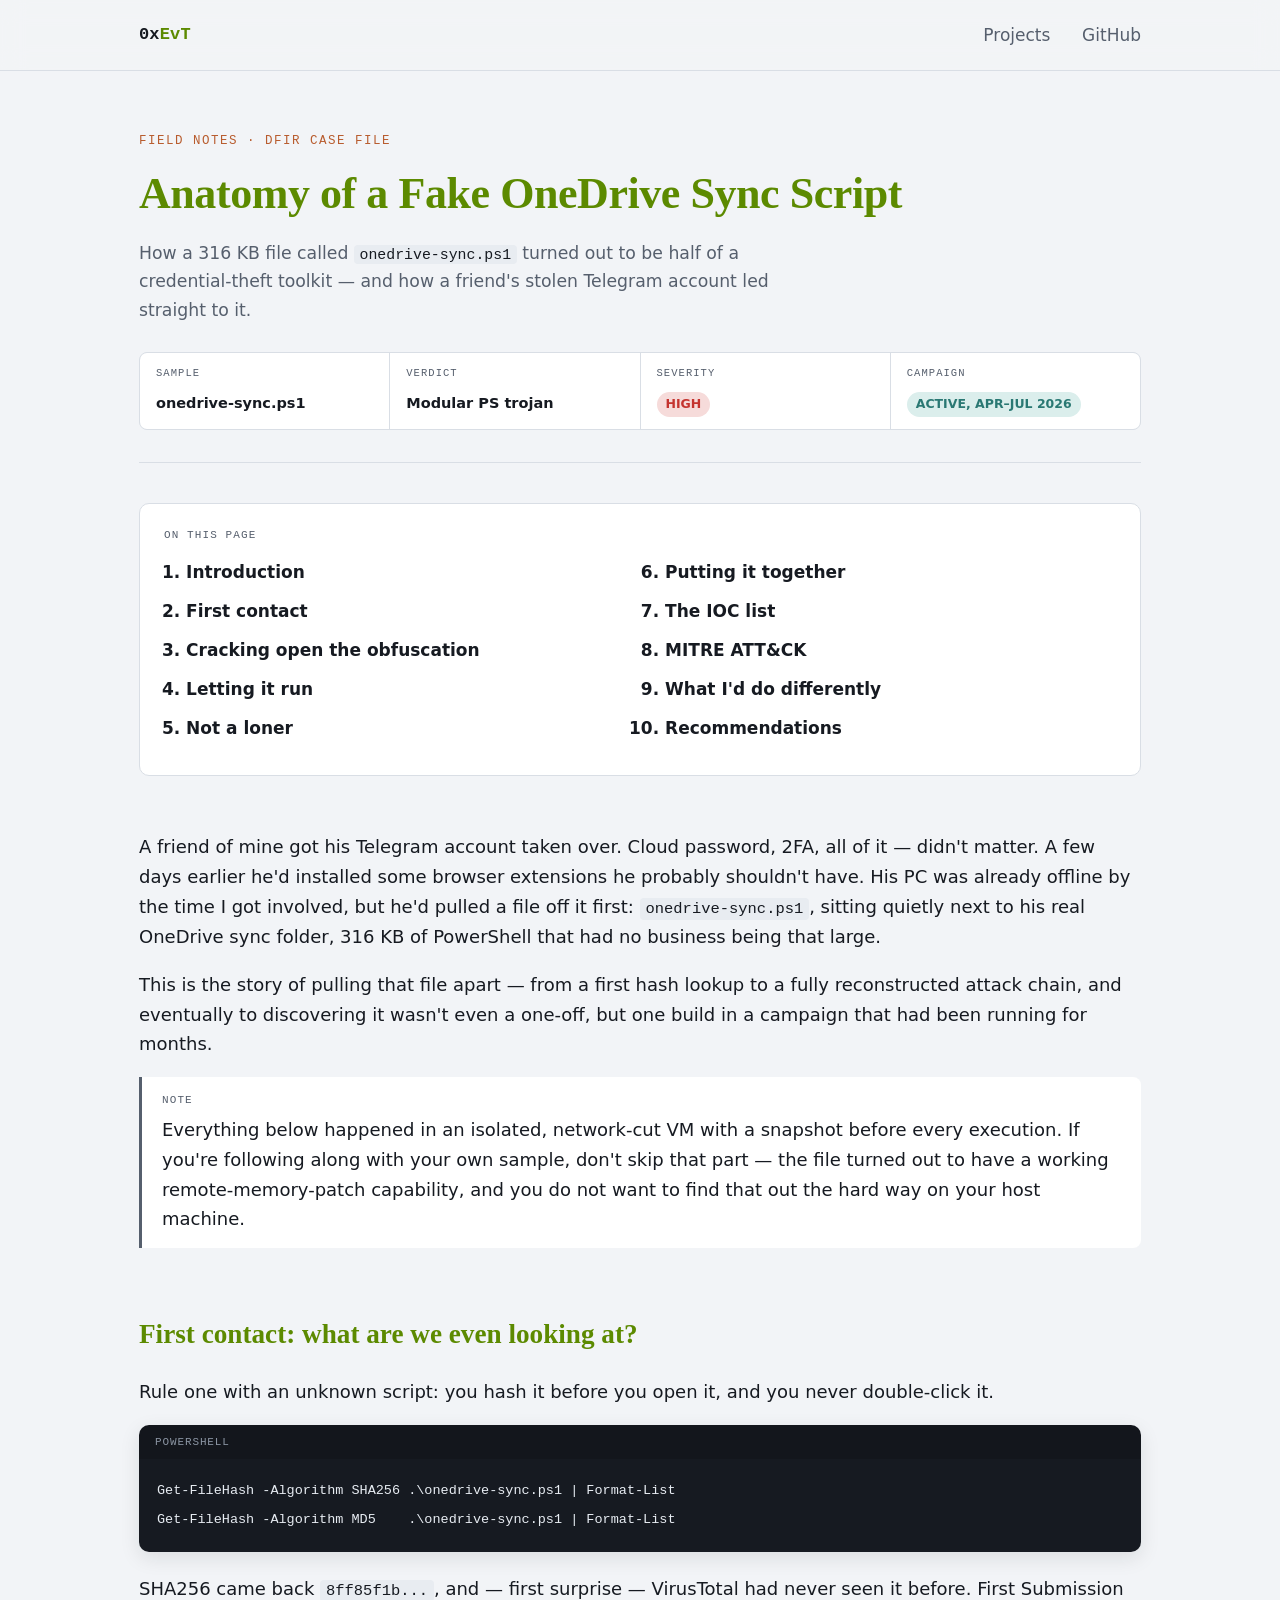
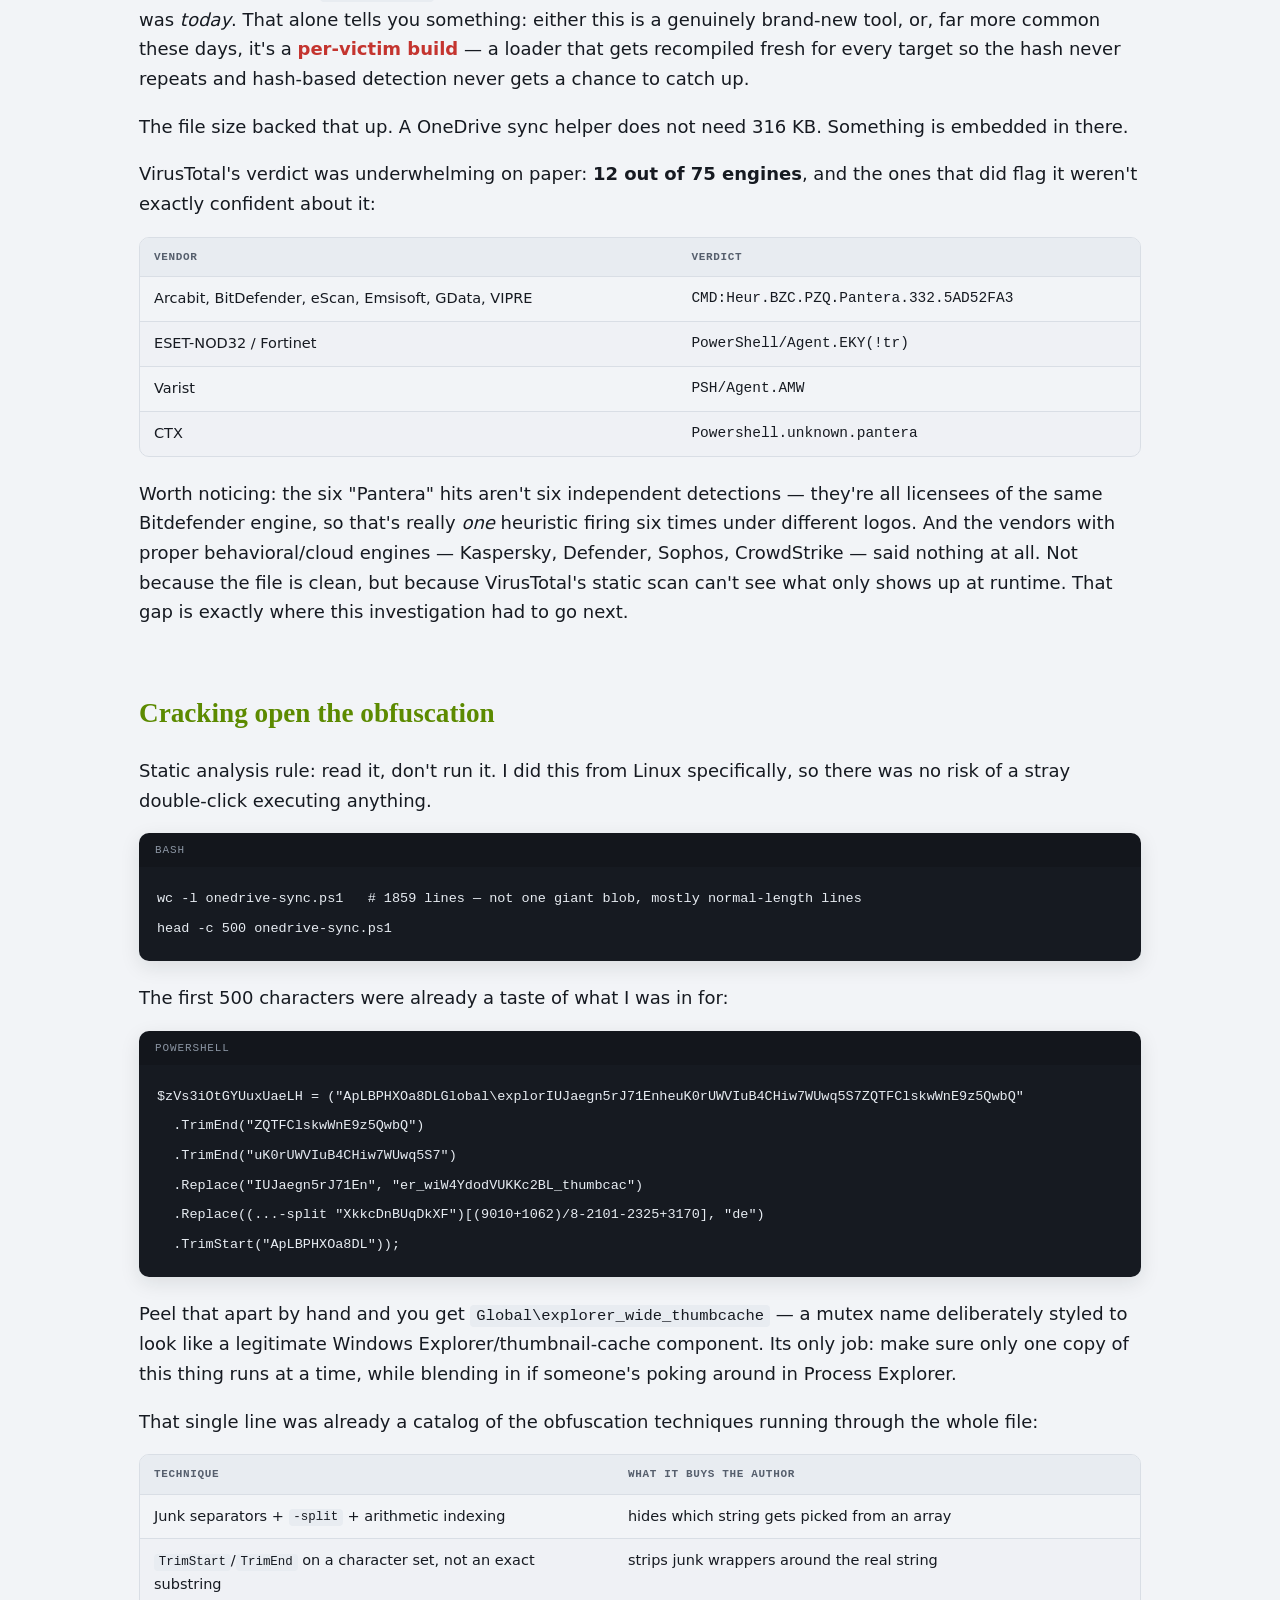
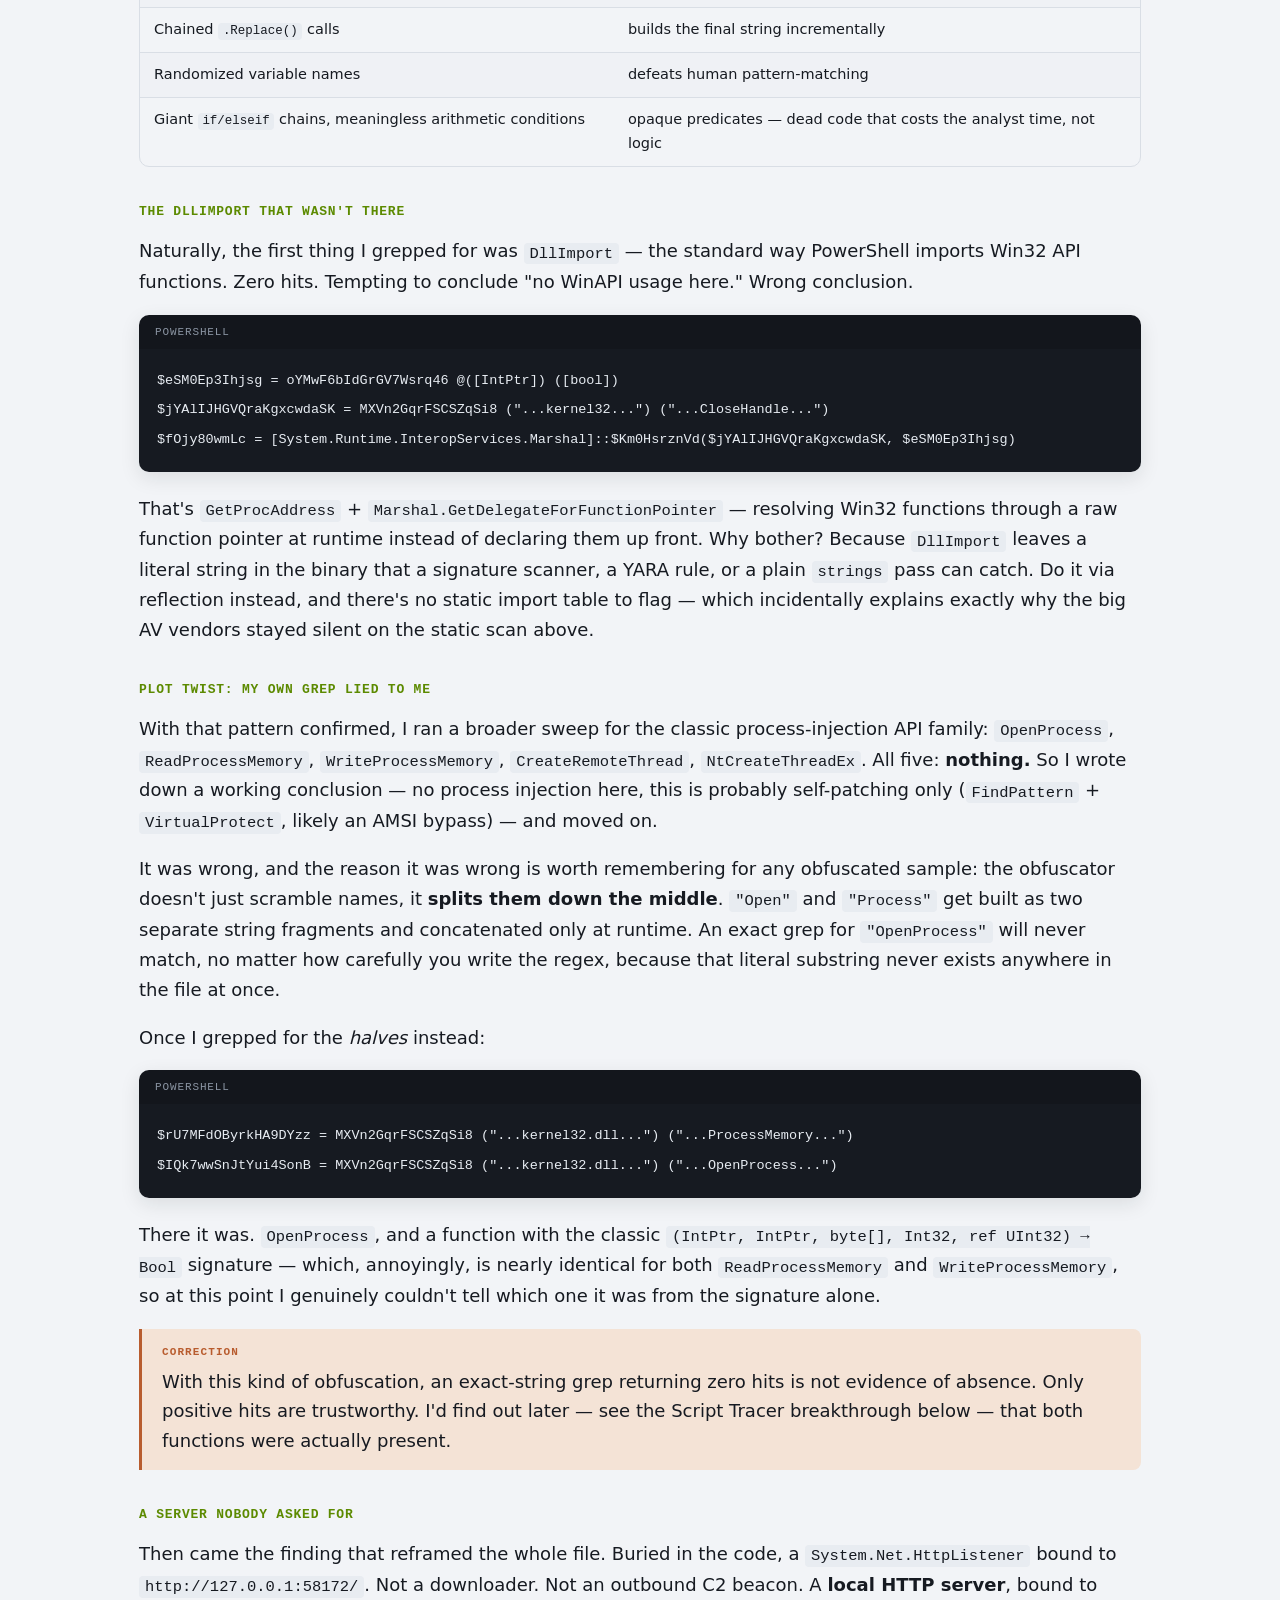
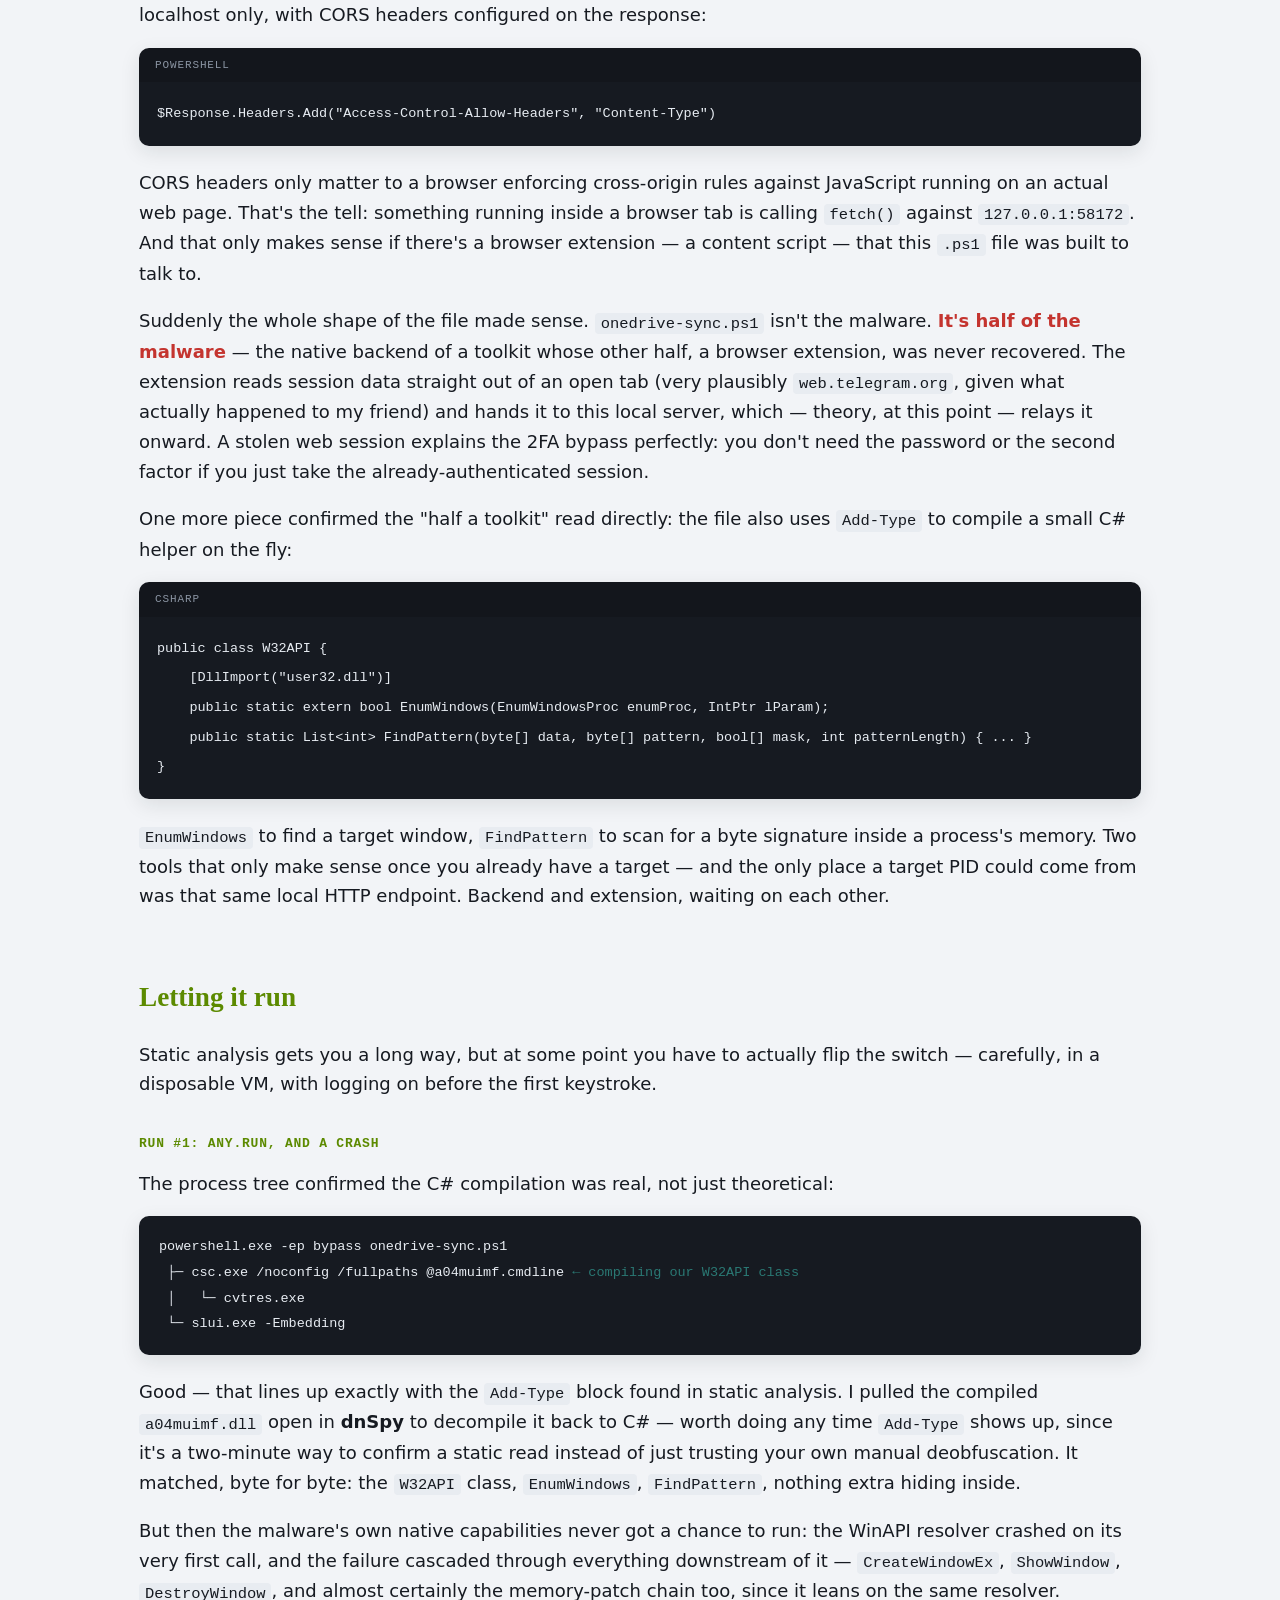
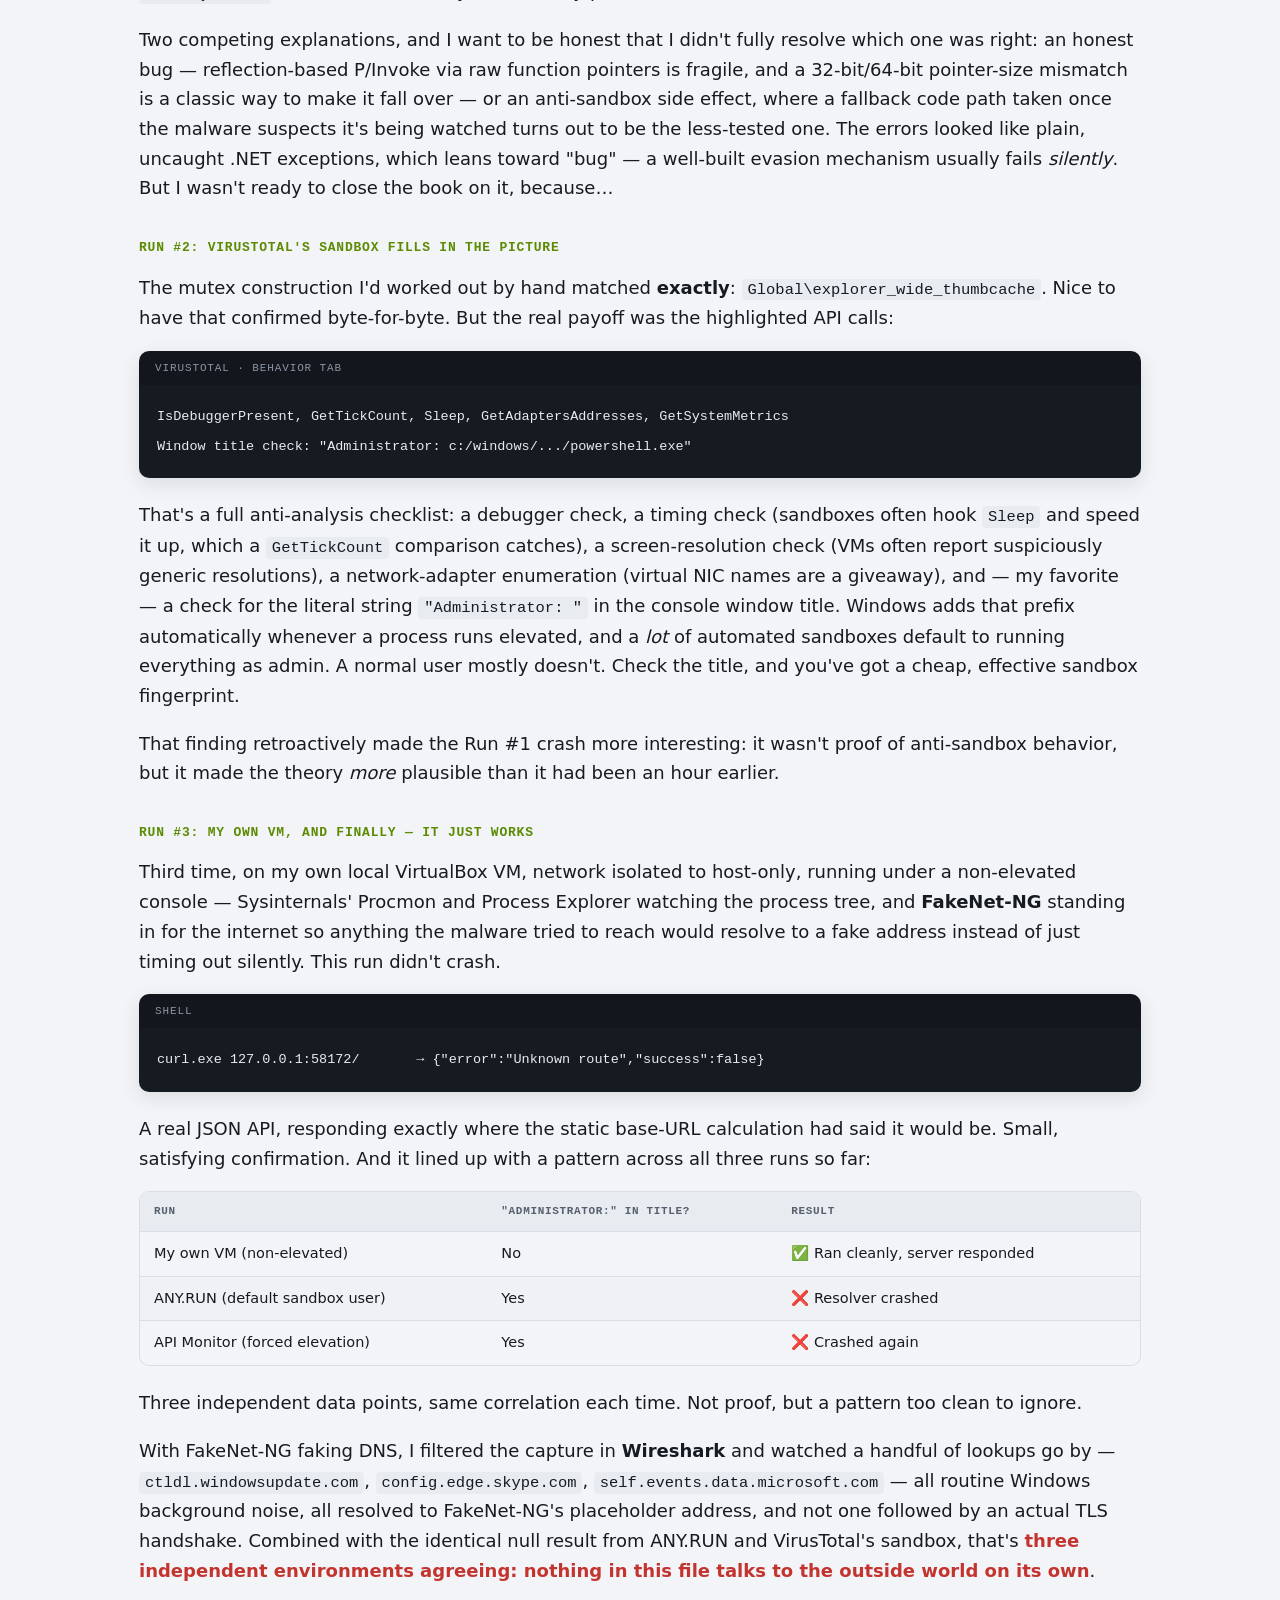
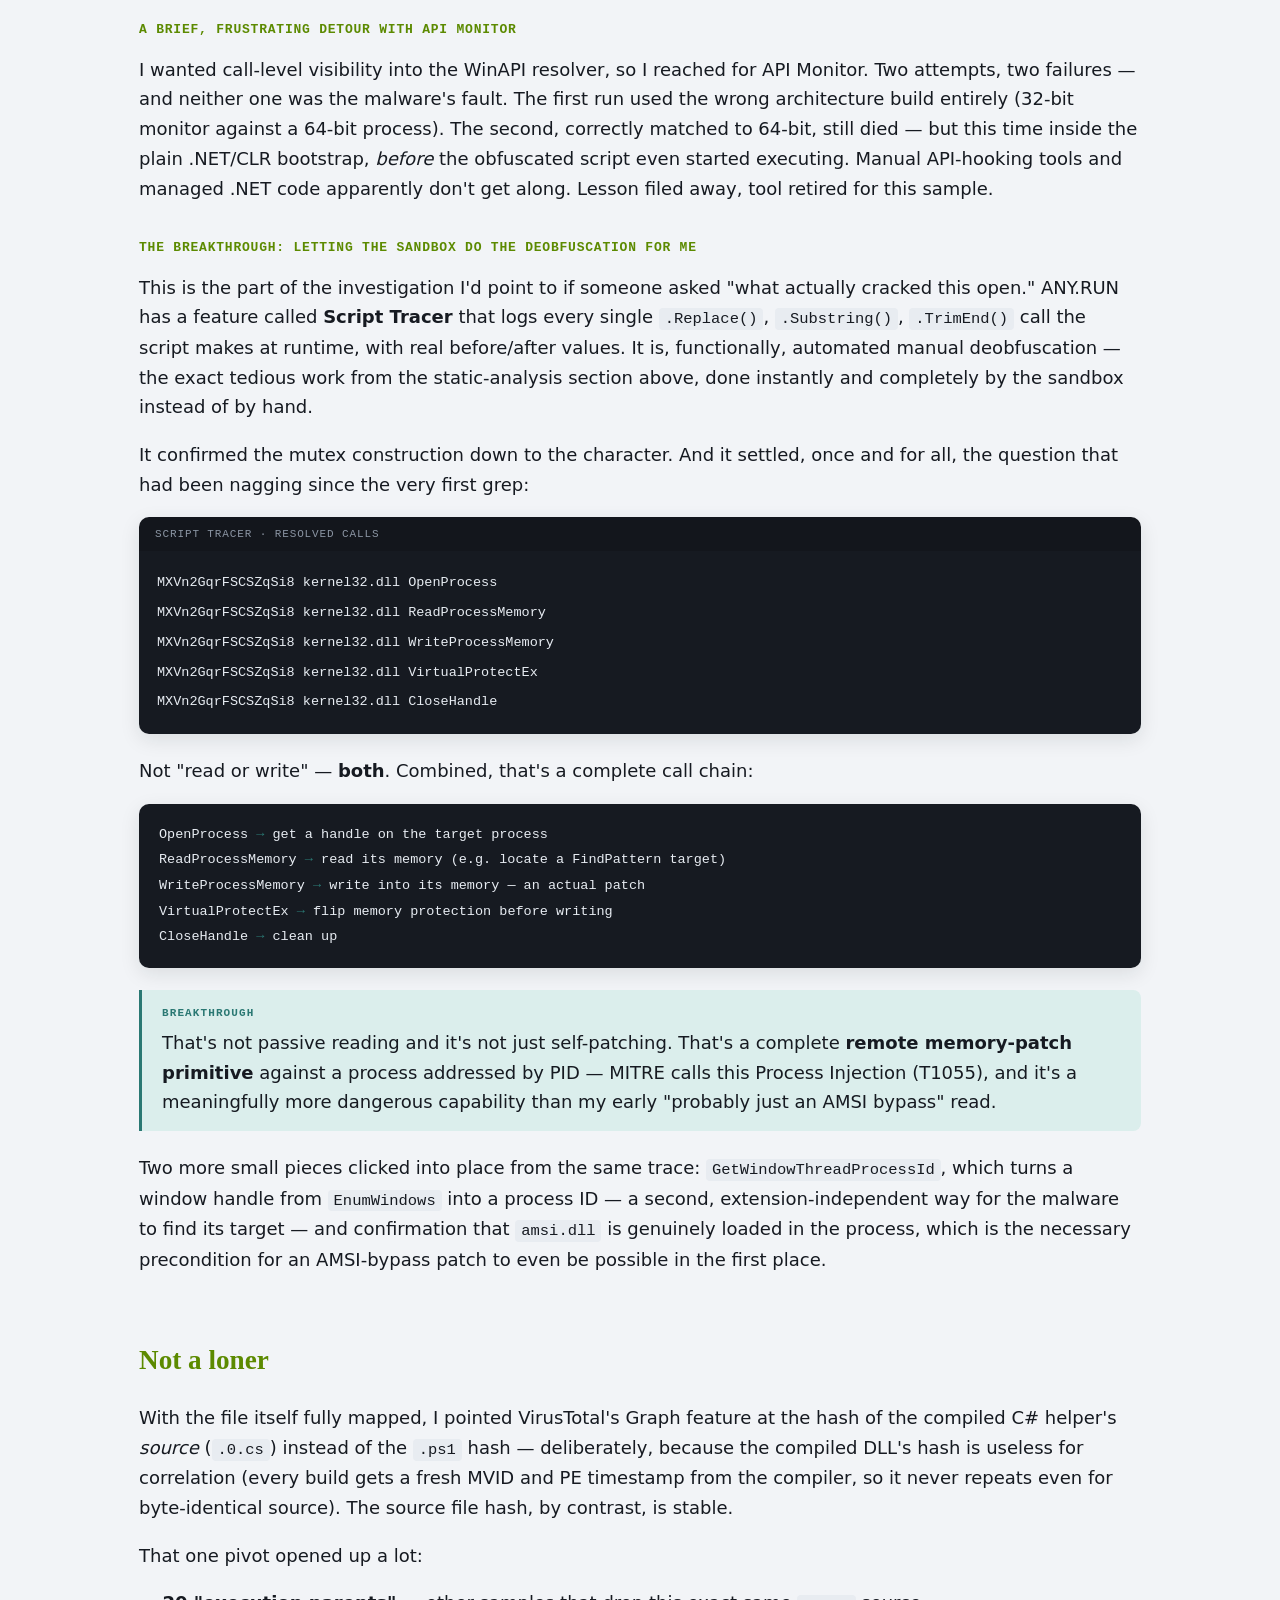
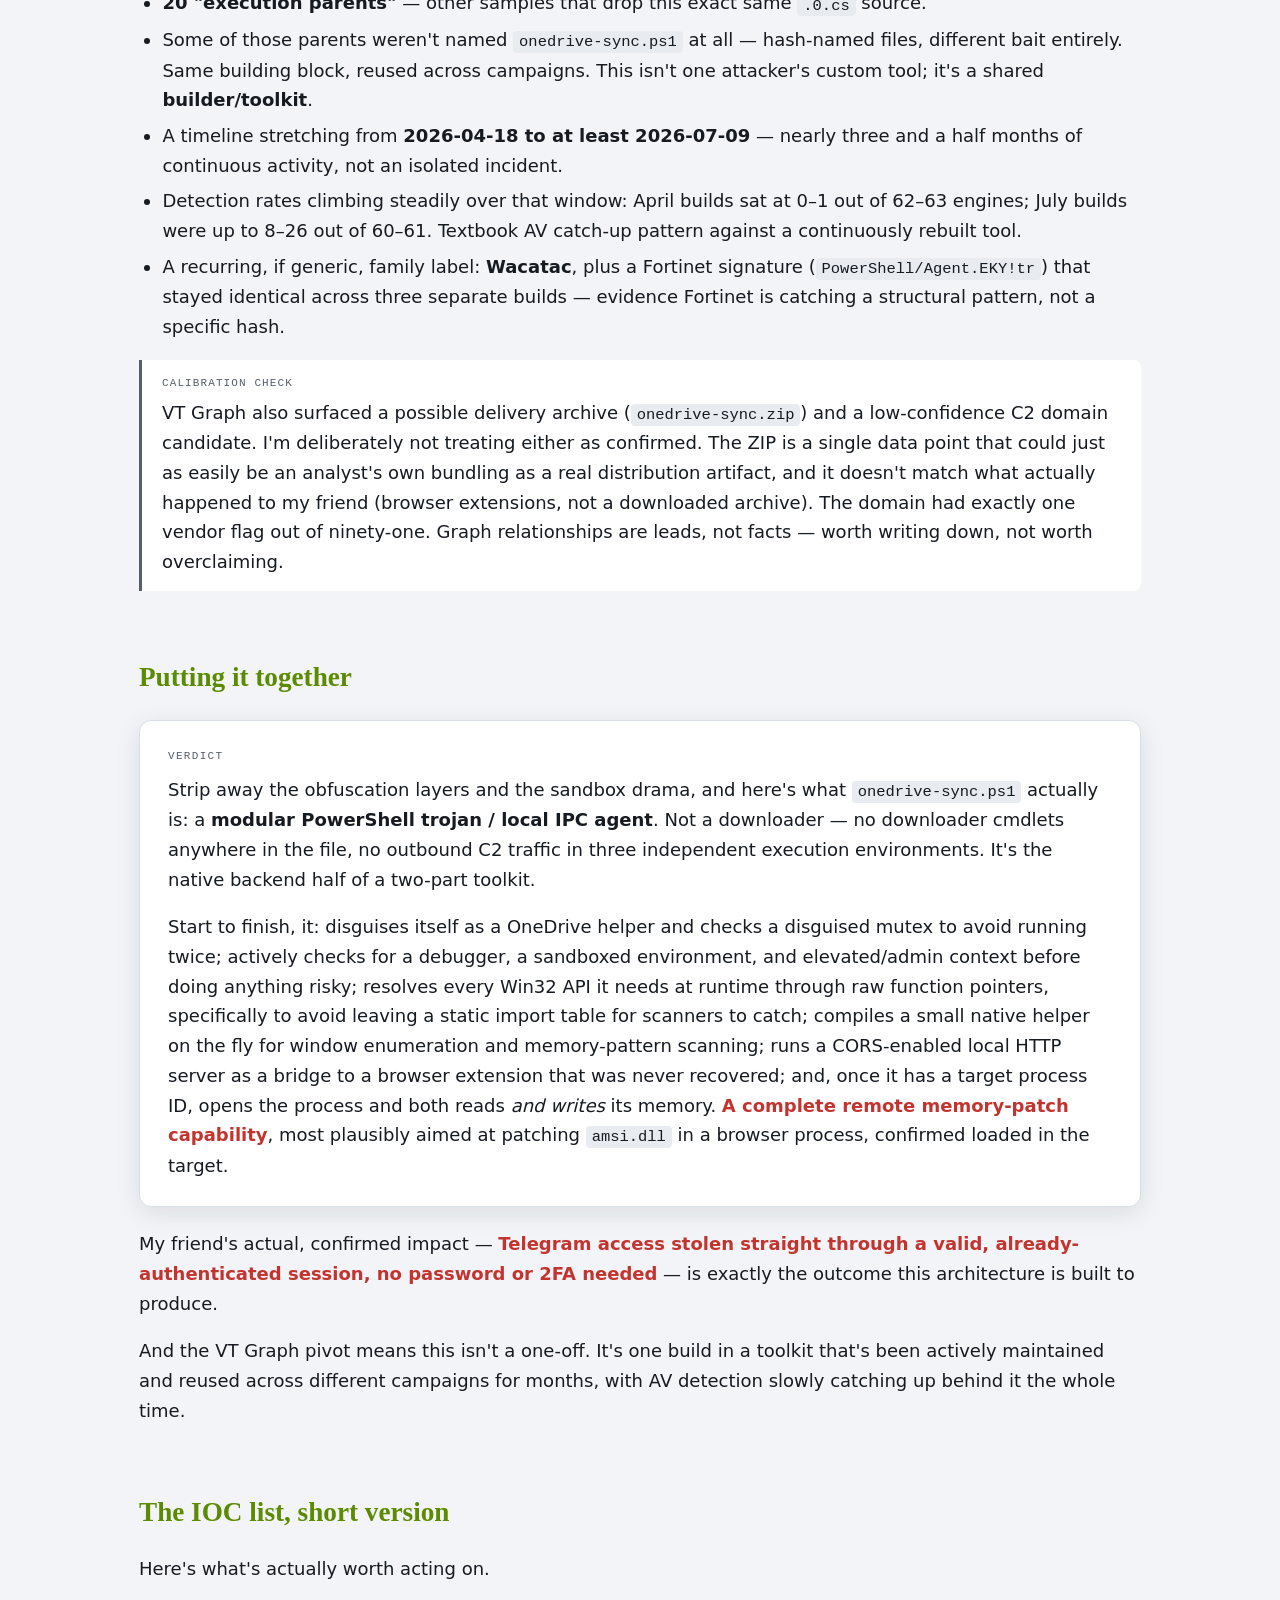
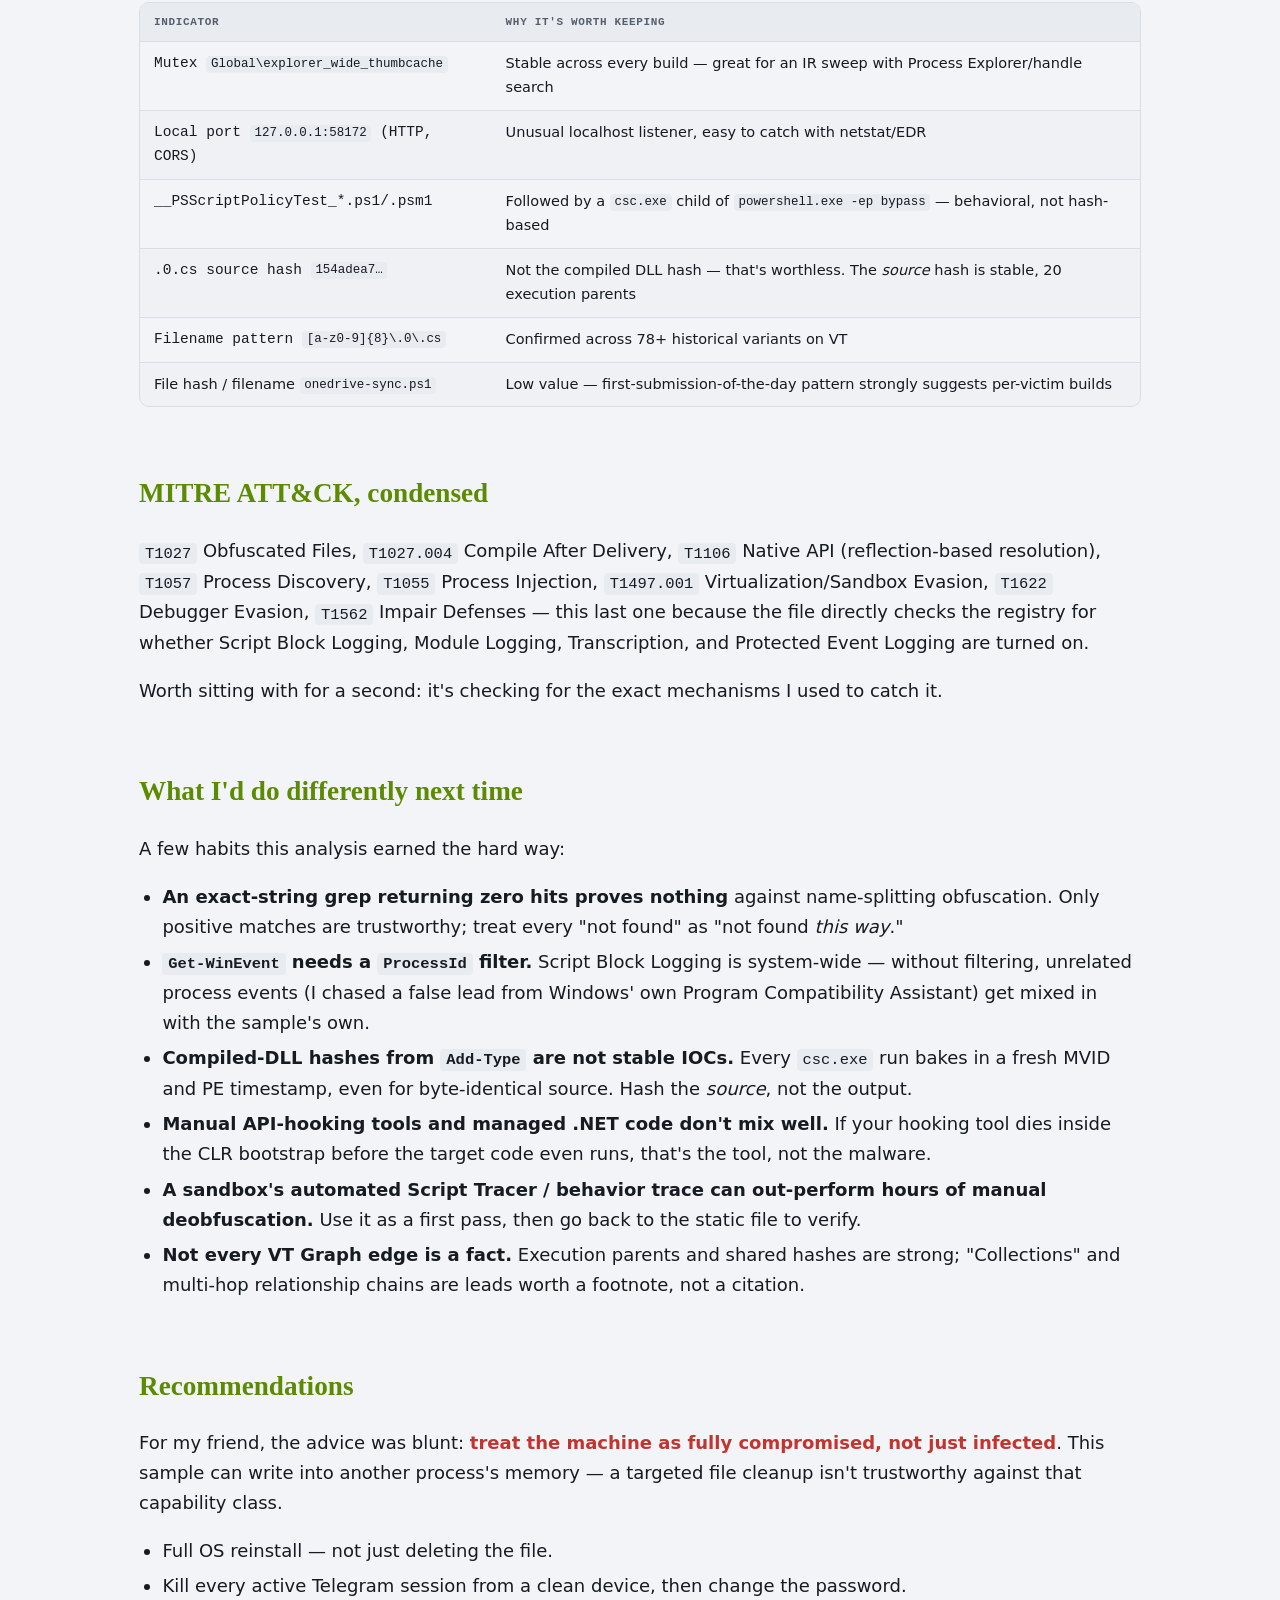
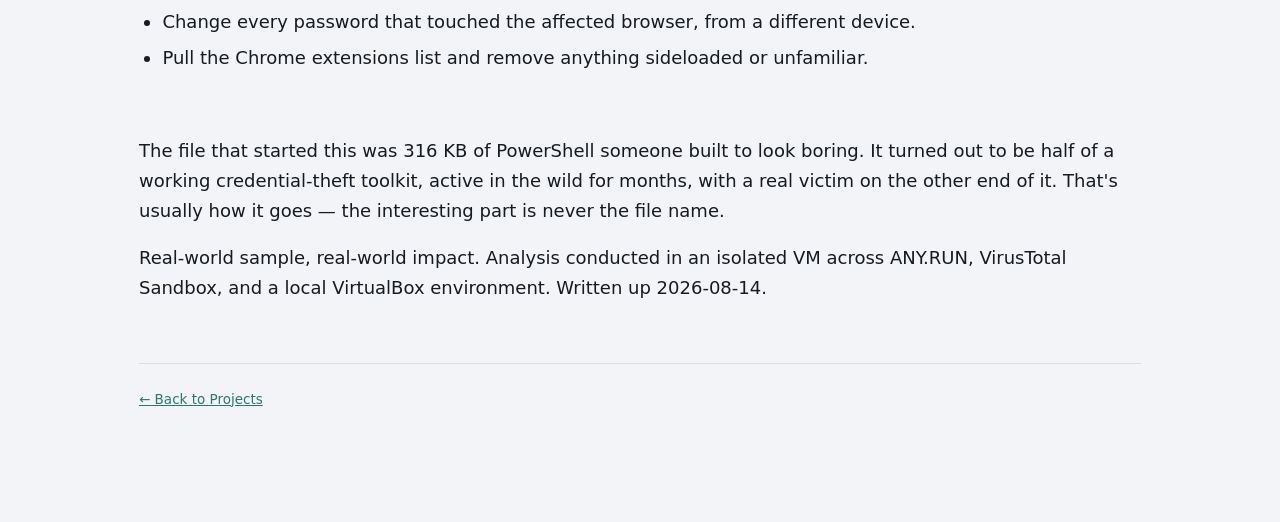
==== commit 68b16133: "Restore original dek wording (drop 'working' only) to fix 'theft'/'stolen' redundancy while keeping " ====
--- a/posts/anatomy-of-a-fake-onedrive-sync-script.html
+++ b/posts/anatomy-of-a-fake-onedrive-sync-script.html
@@ -27,7 +27,7 @@
   <header class="hero">
     <p class="kicker">Field notes &middot; DFIR case file</p>
     <h1>Anatomy of a Fake OneDrive Sync Script</h1>
-    <p class="dek">How a 316&nbsp;KB file called <code>onedrive-sync.ps1</code> turned out to be half of a credential-theft toolkit &mdash; found after a friend's Telegram account was stolen.</p>
+    <p class="dek">How a 316&nbsp;KB file called <code>onedrive-sync.ps1</code> turned out to be half of a credential-theft toolkit &mdash; and how a friend's stolen Telegram account led straight to it.</p>
     <div class="dossier">
       <div><span class="label">Sample</span><span class="value mono">onedrive-sync.ps1</span></div>
       <div><span class="label">Verdict</span><span class="value">Modular PS trojan</span></div>
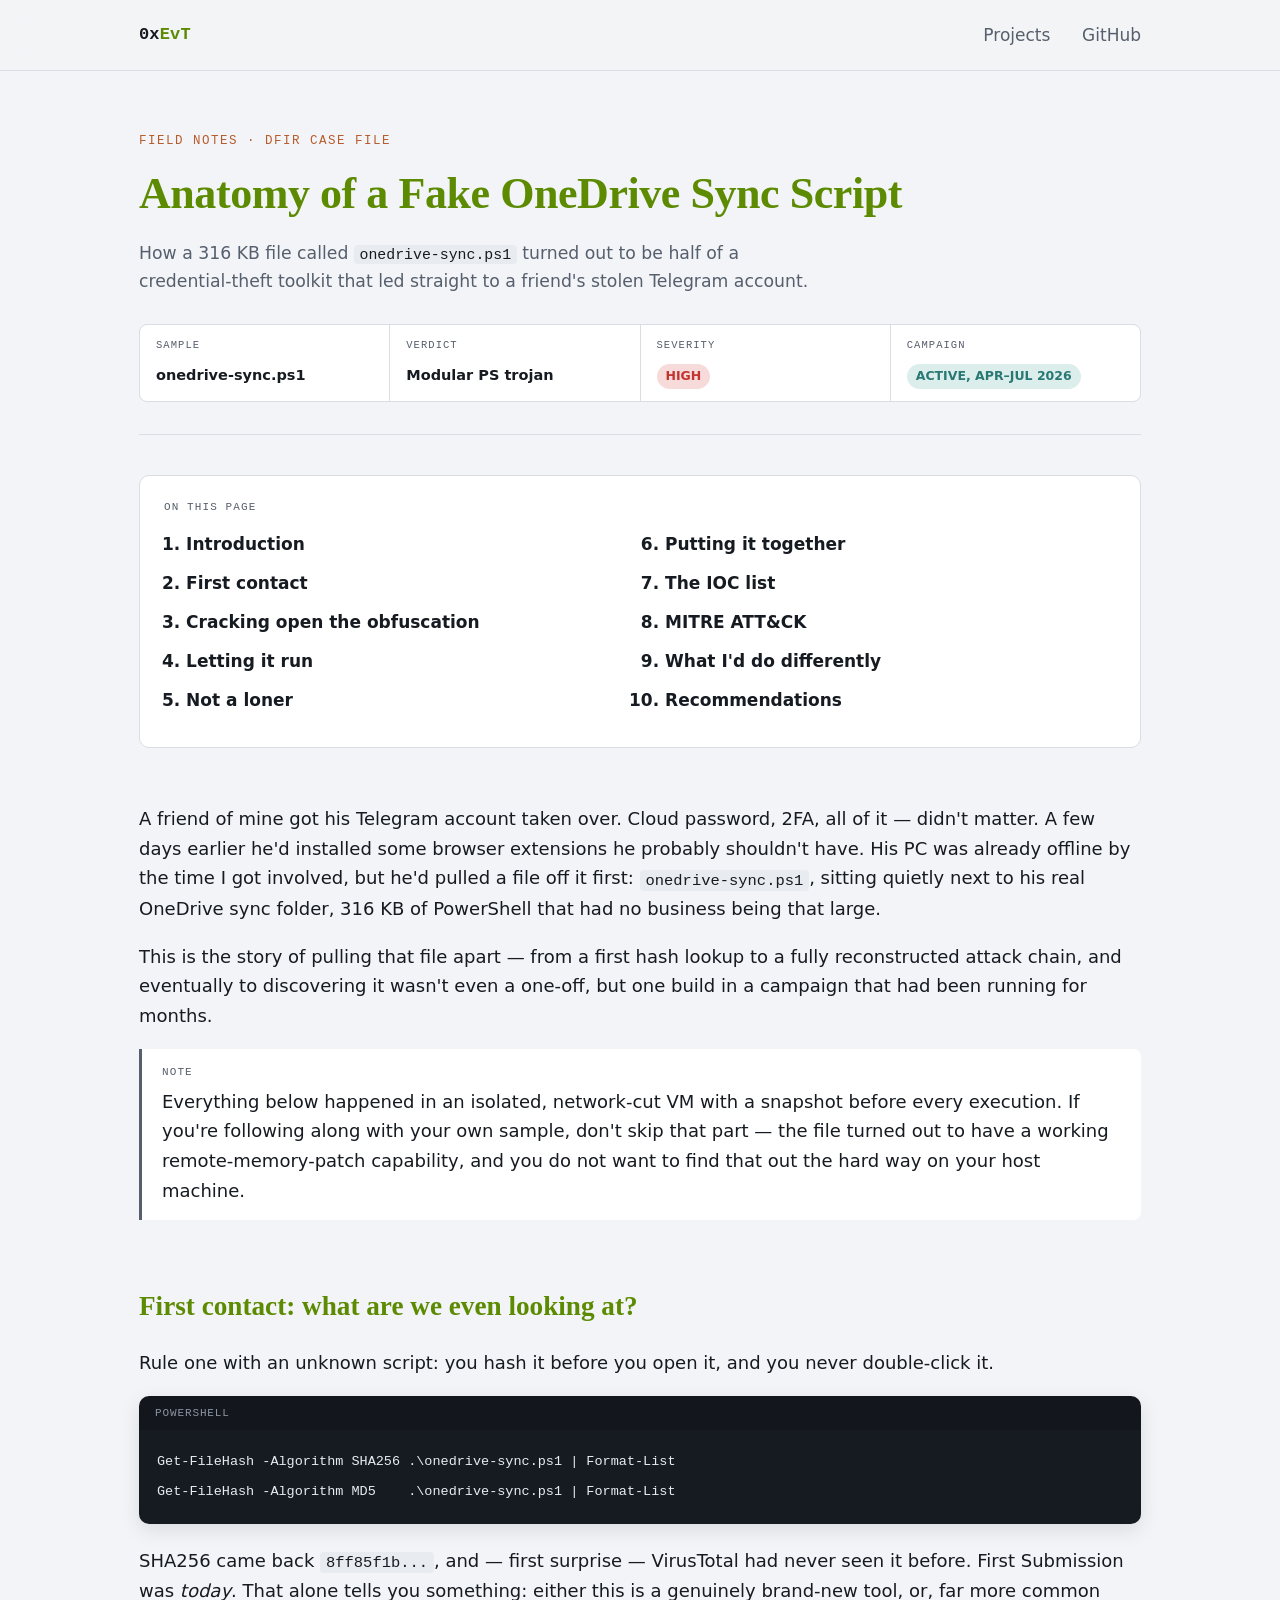
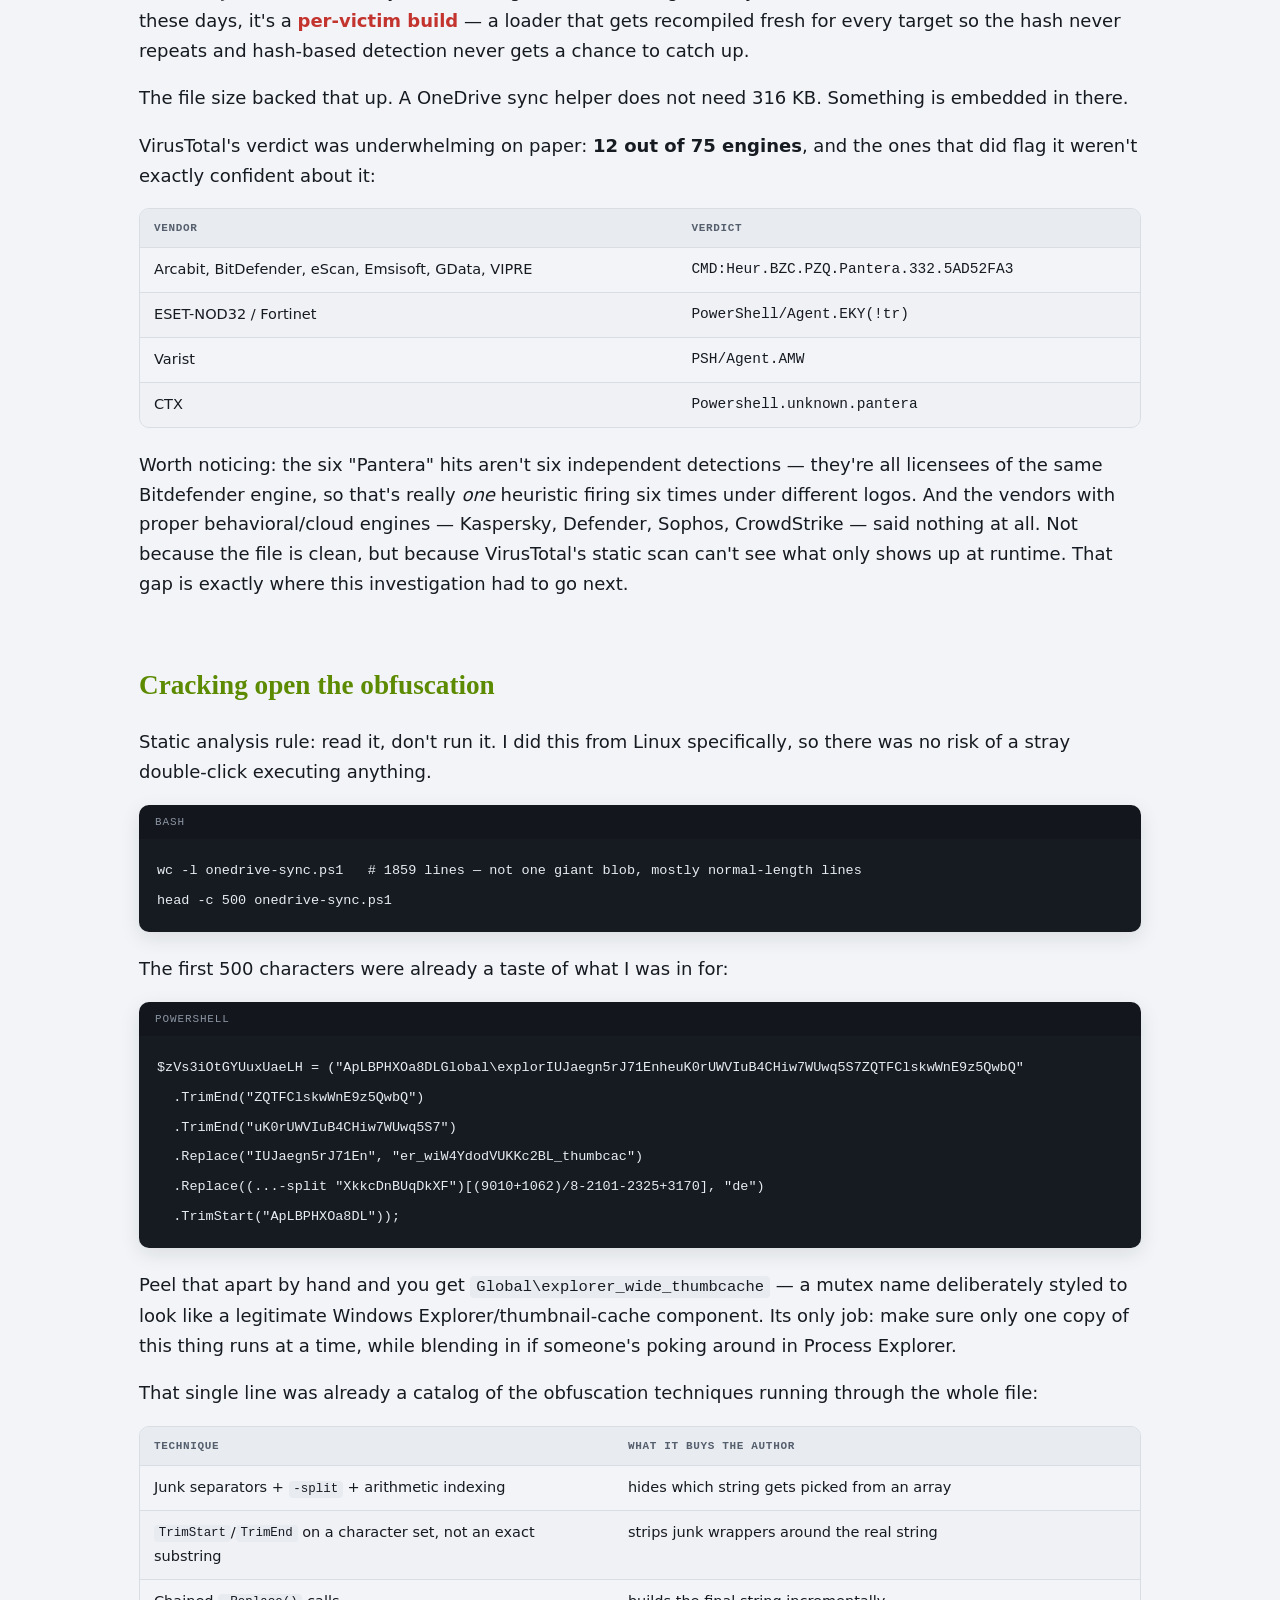
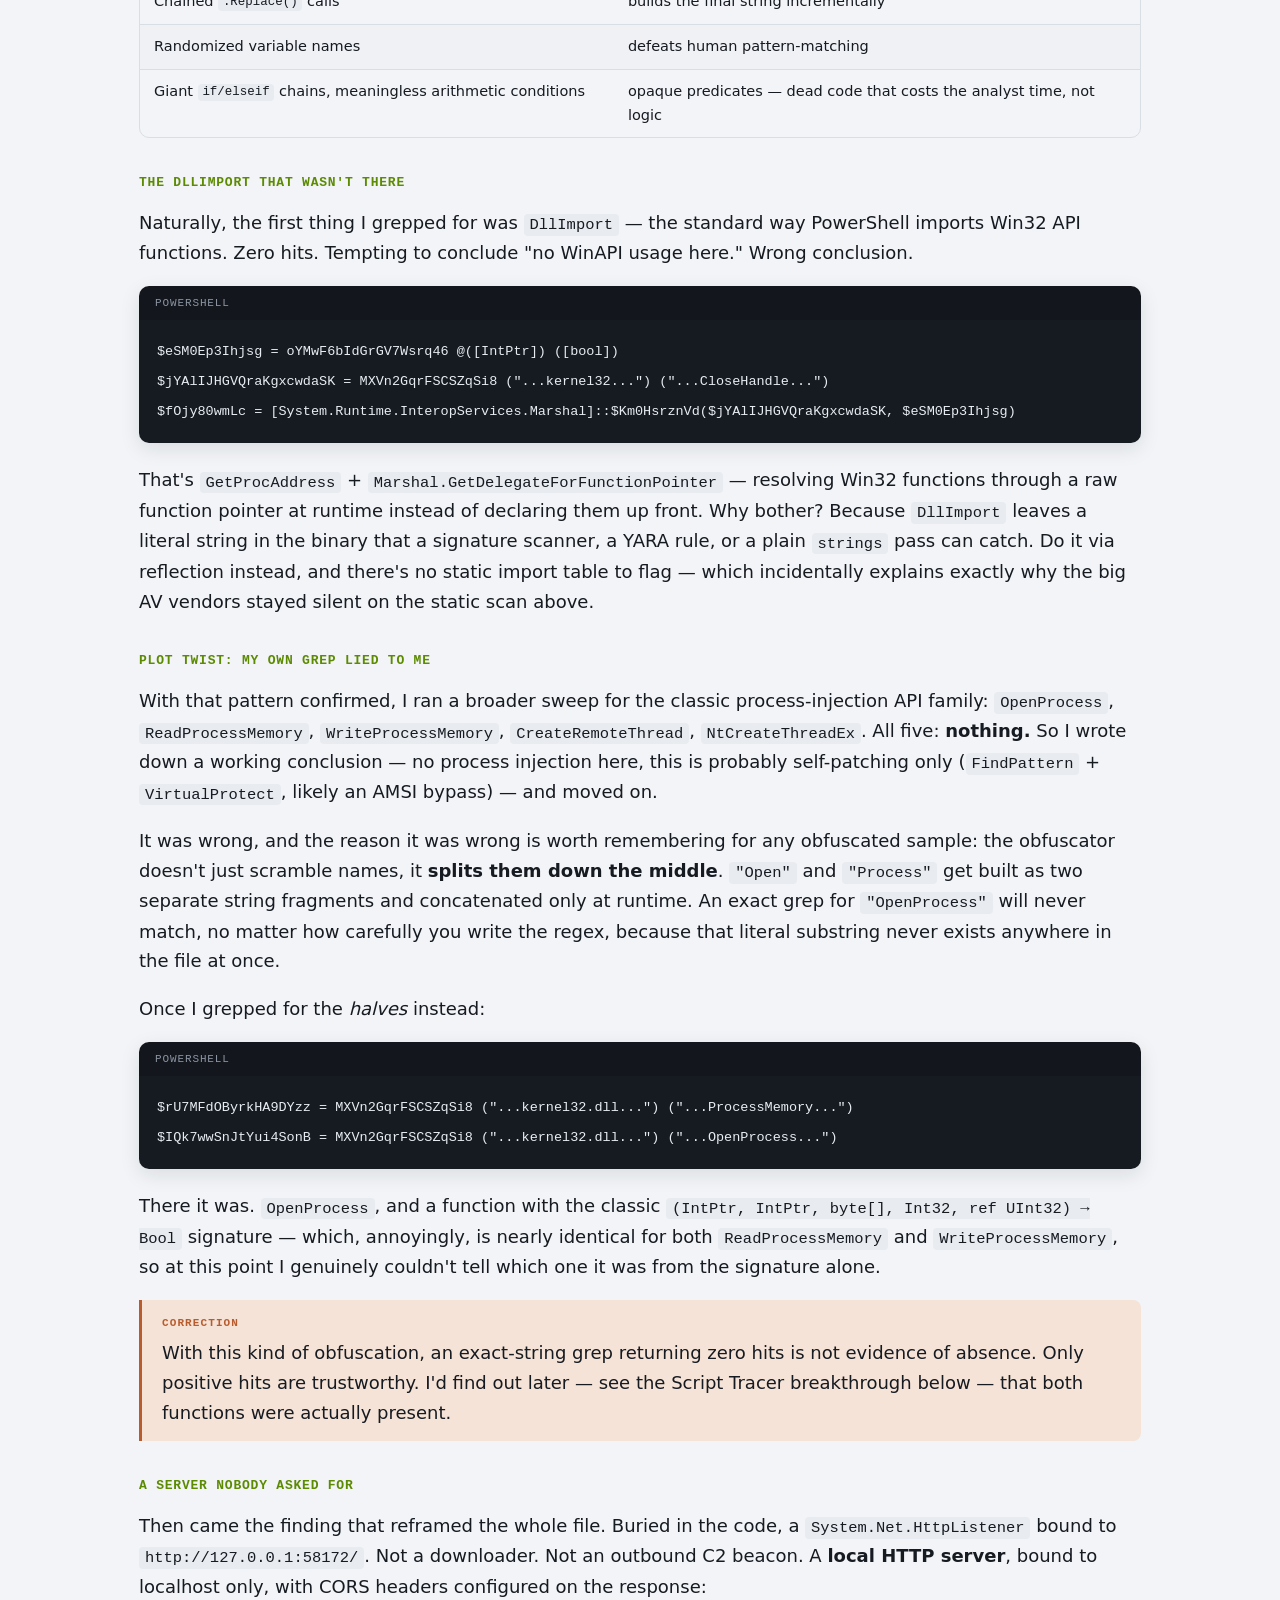
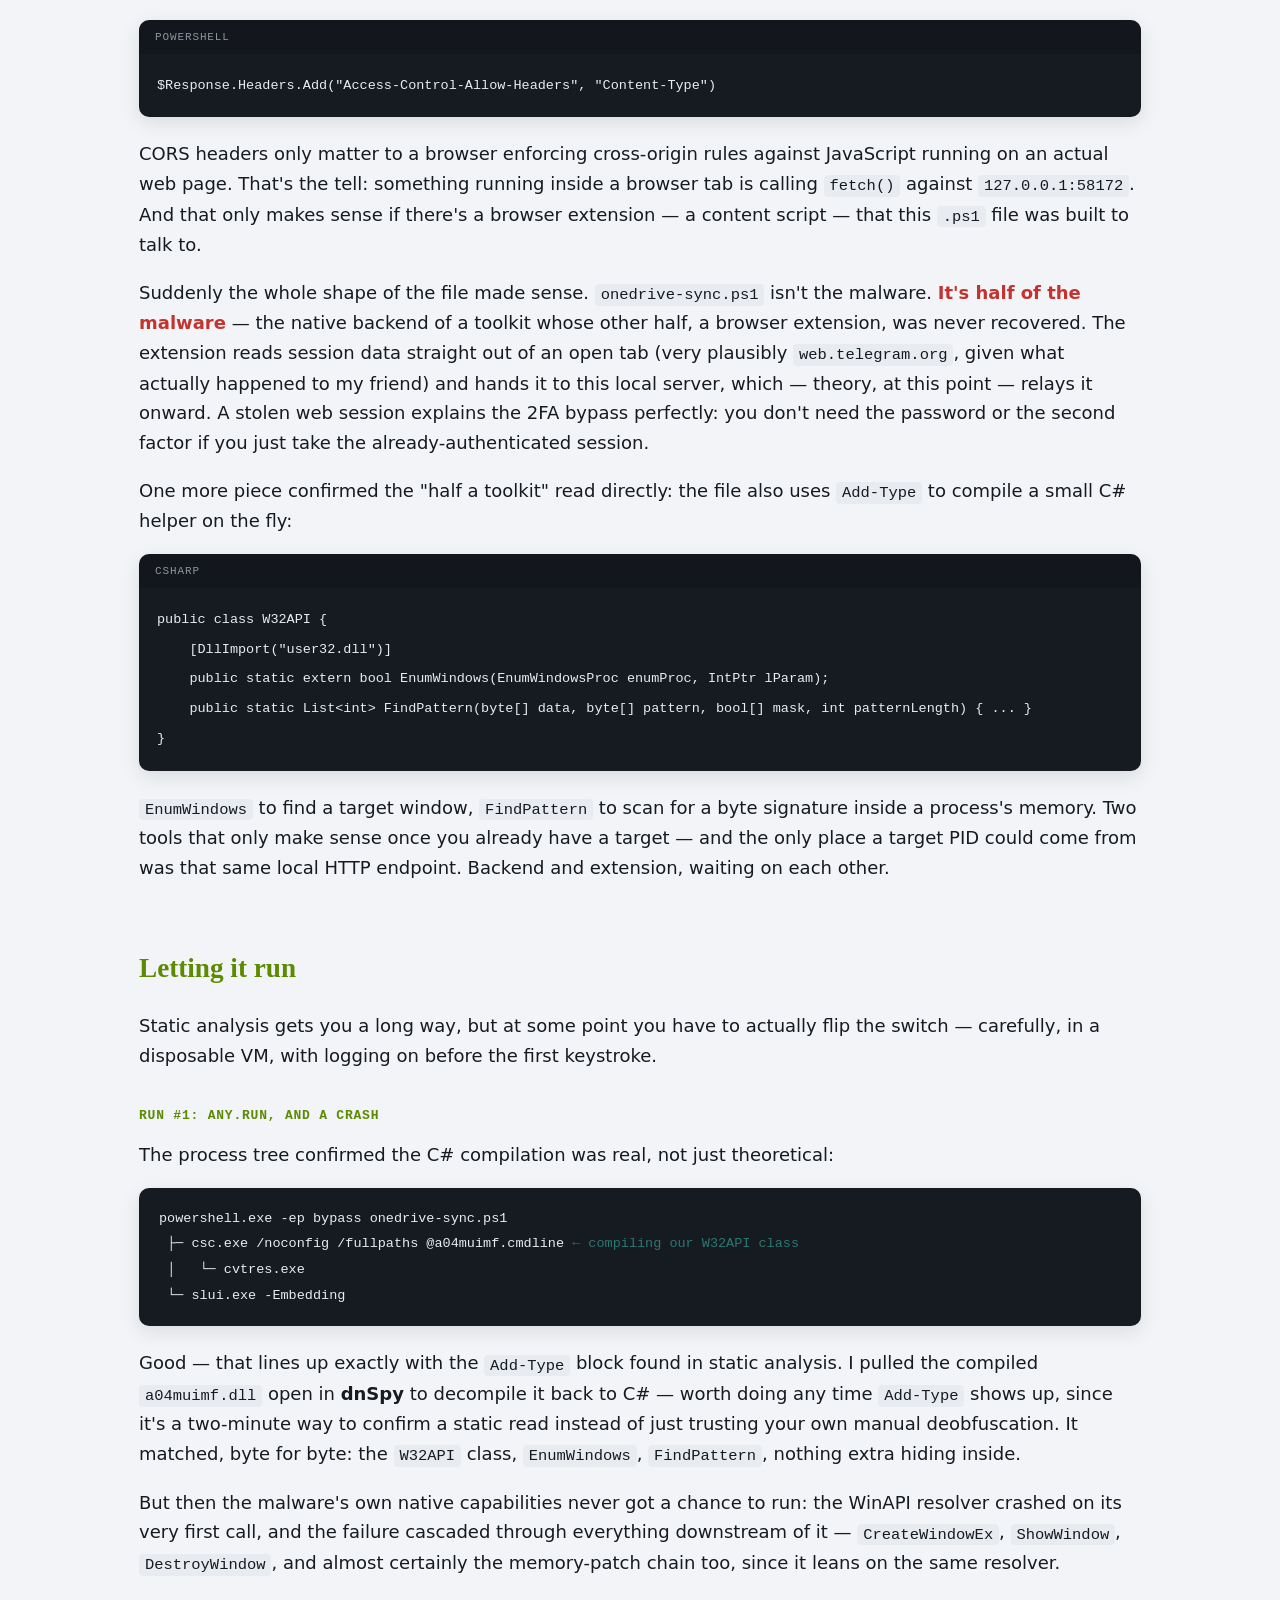
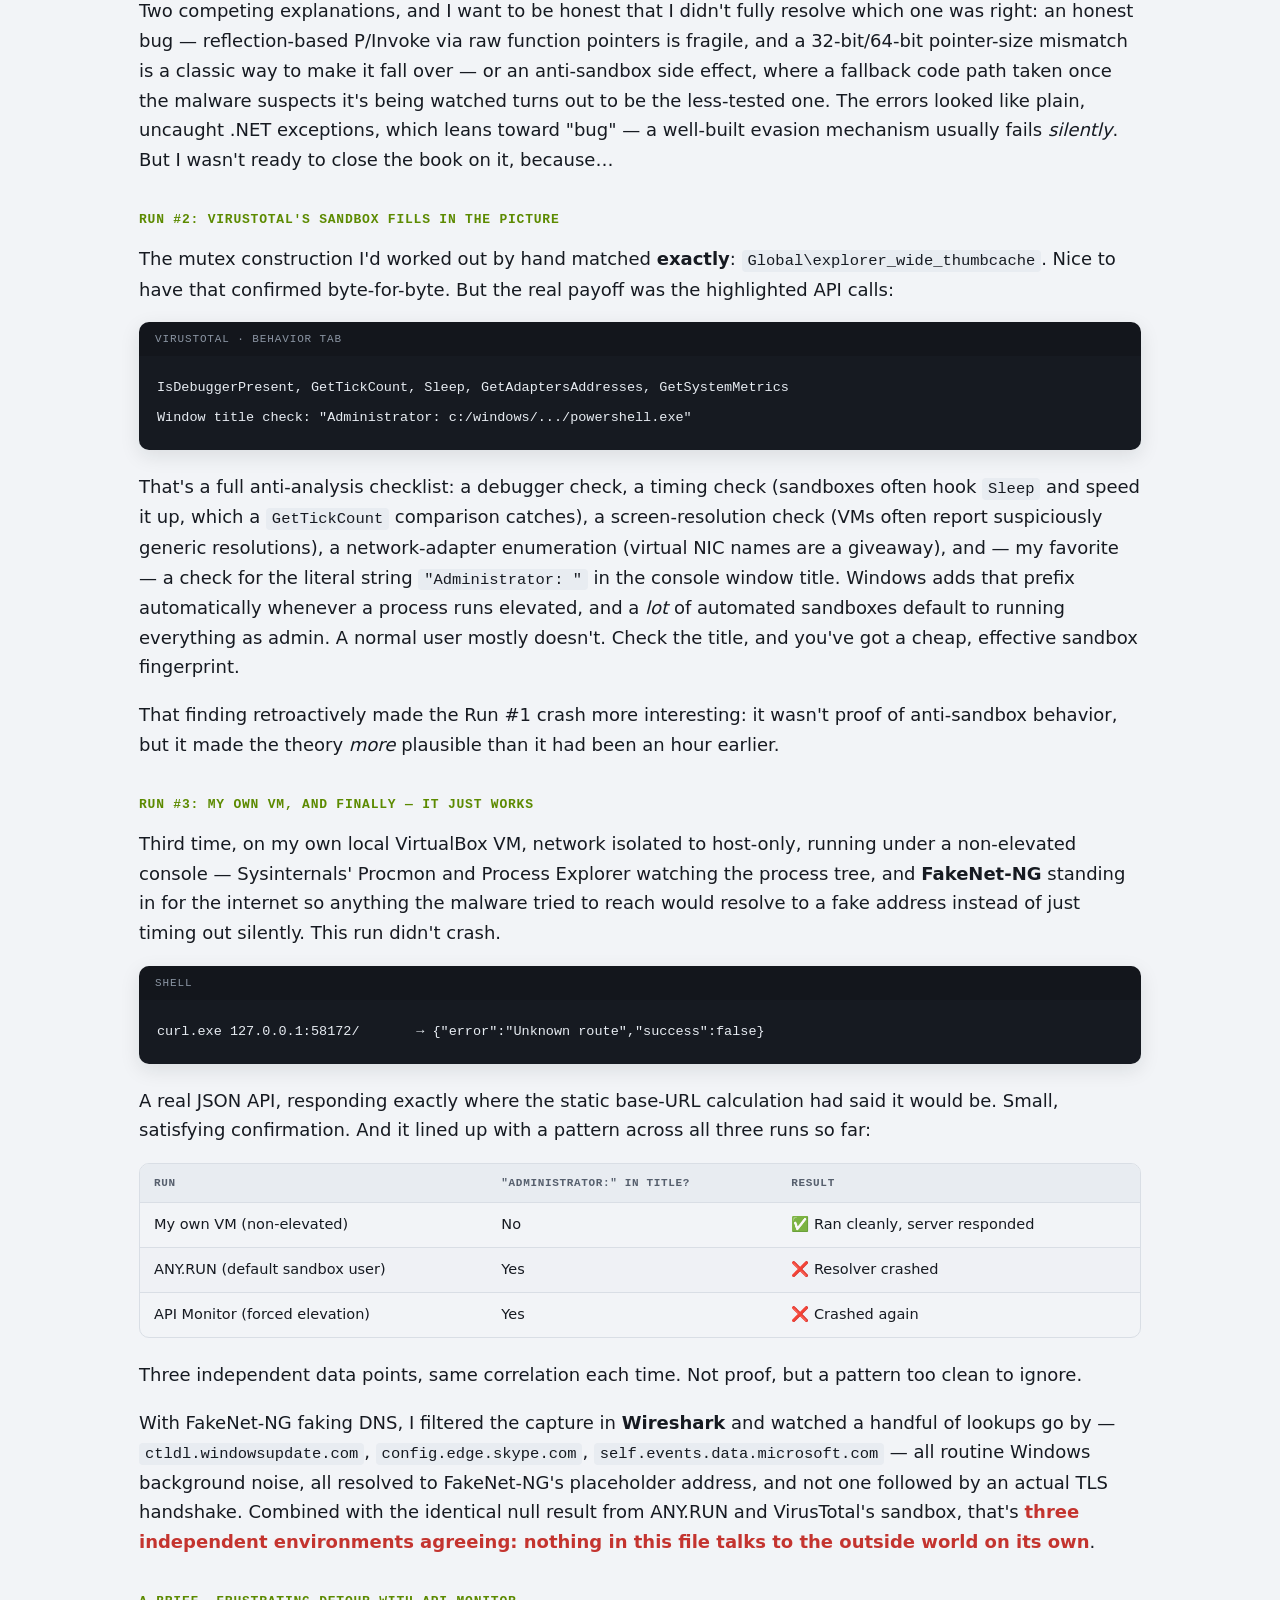
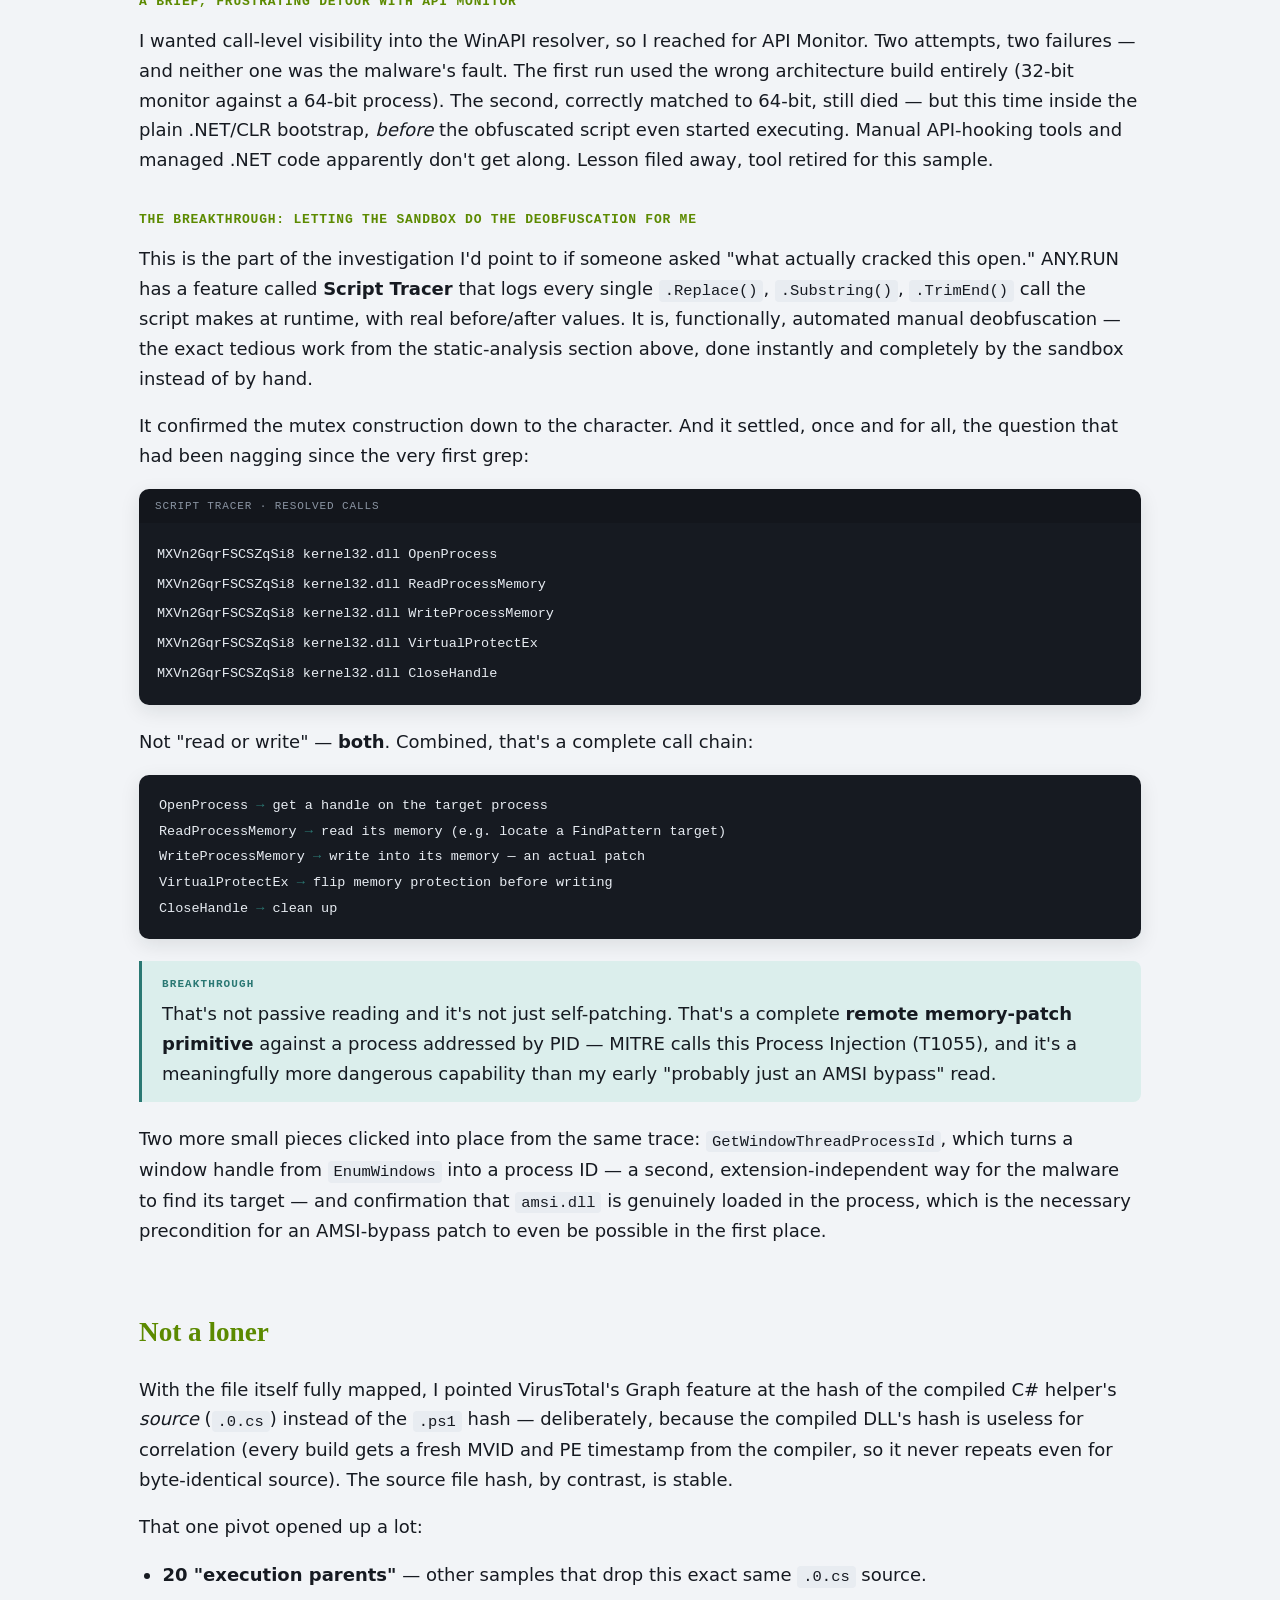
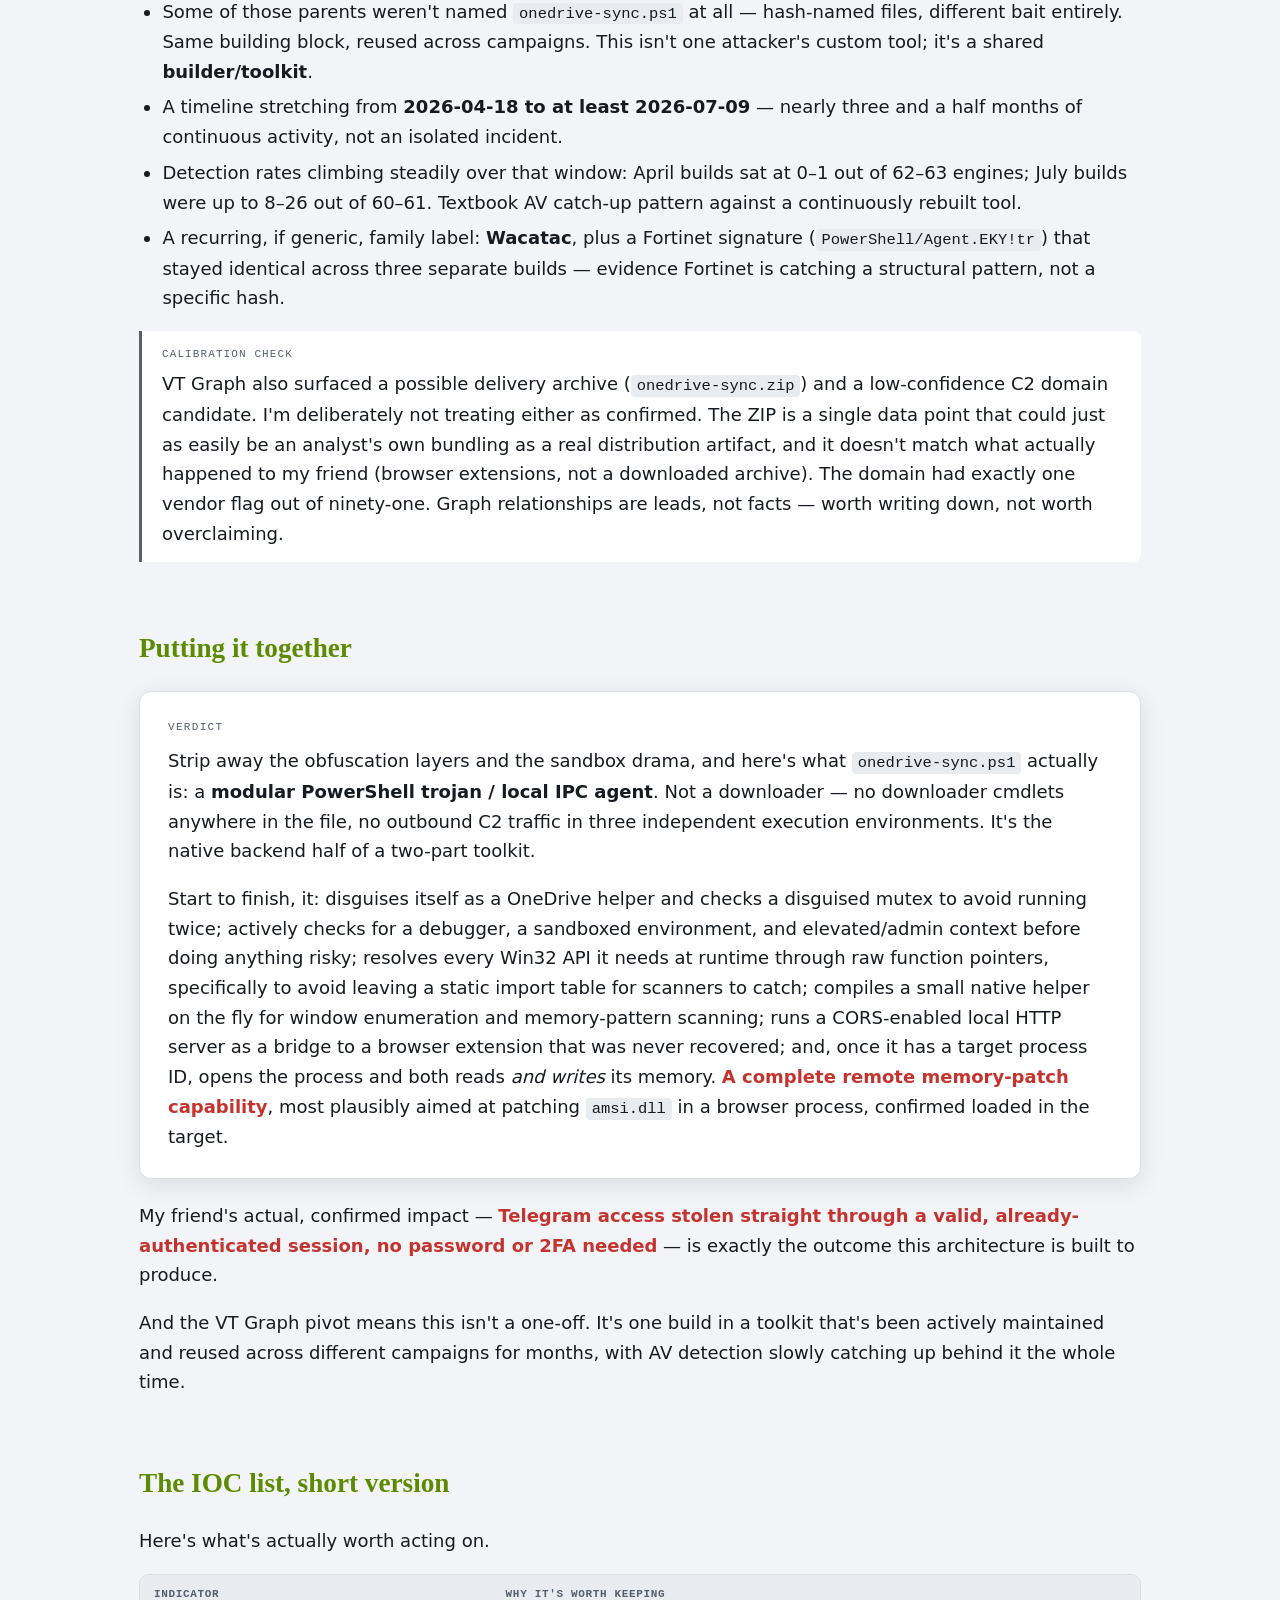
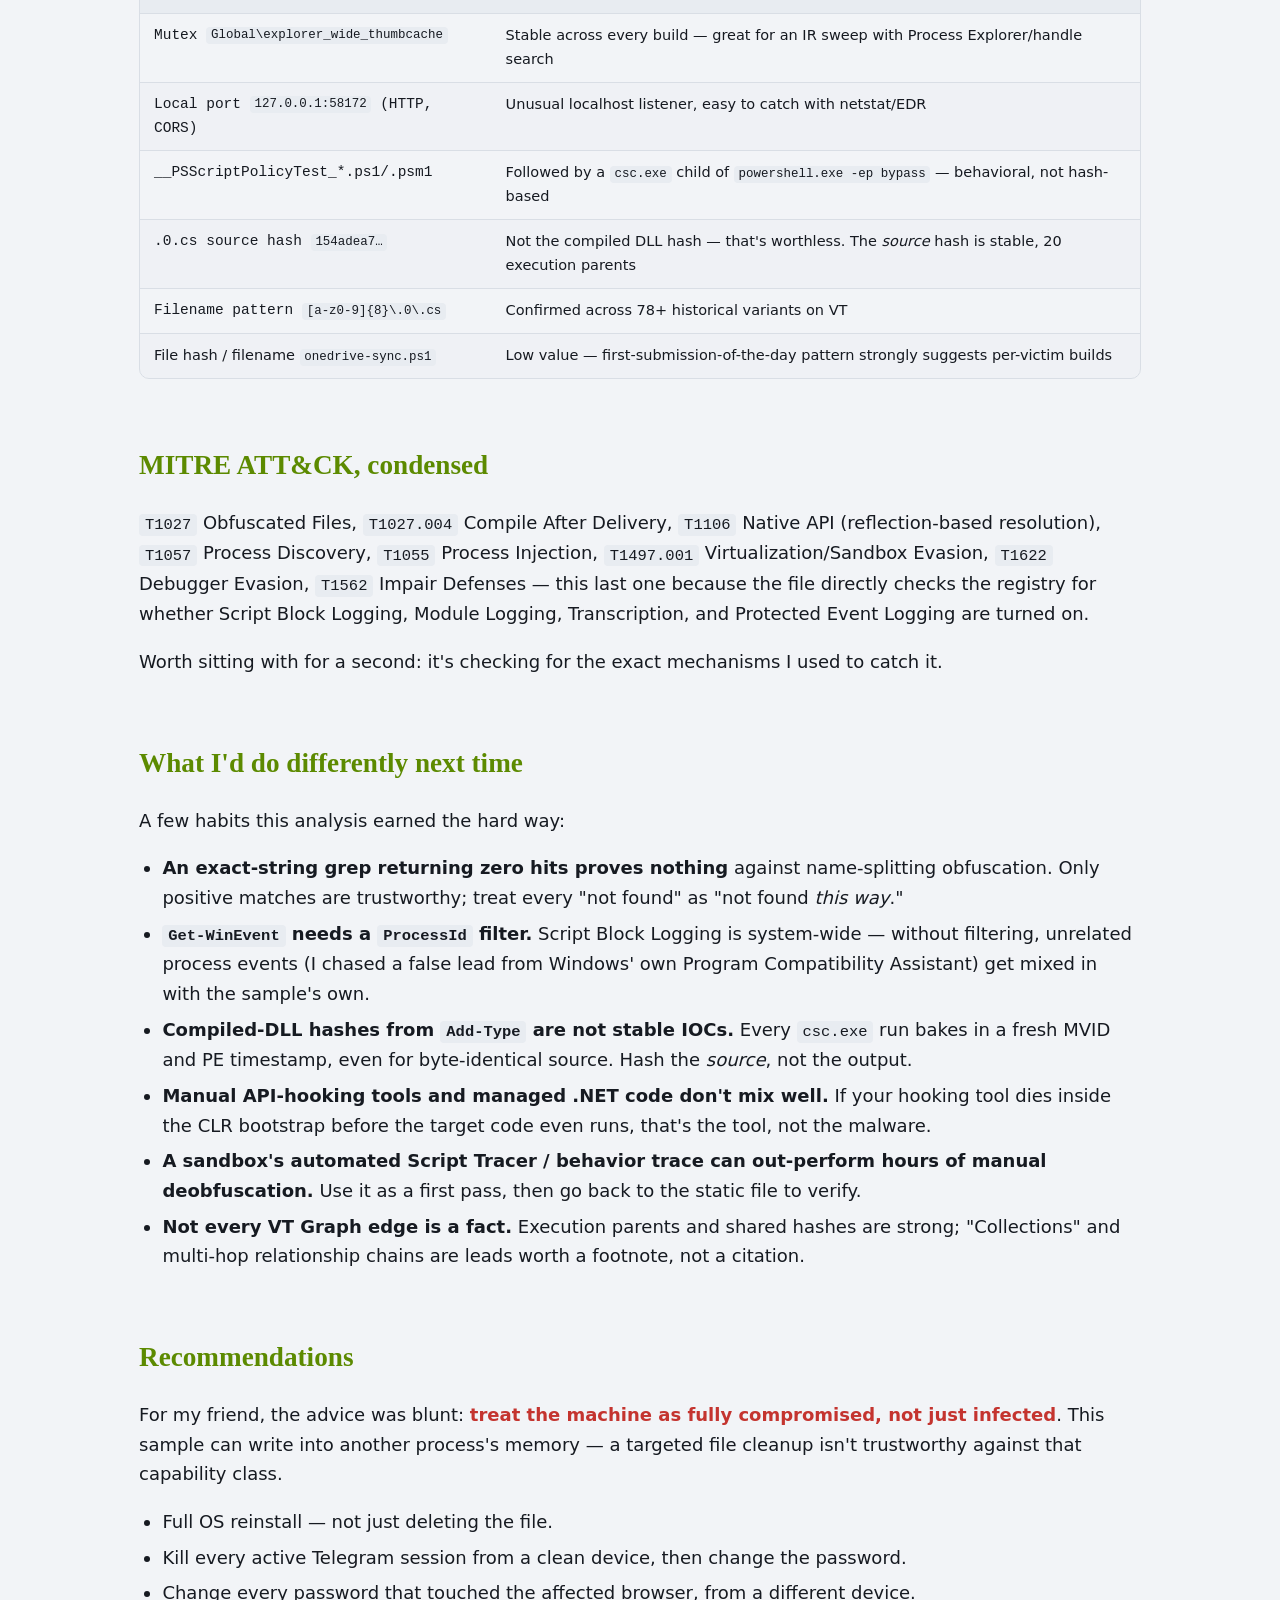
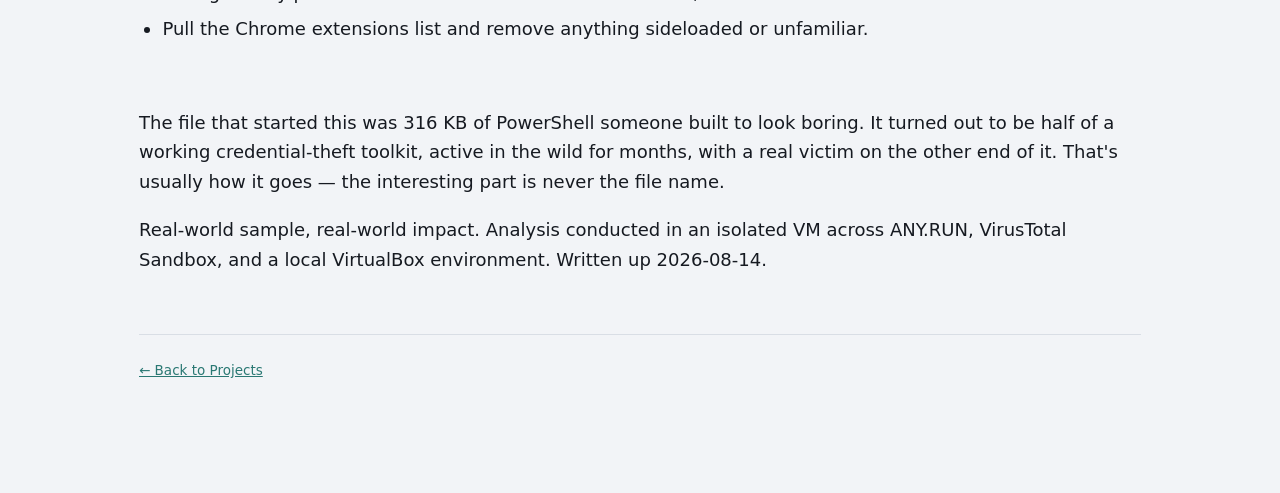
==== commit ee334bba: "Rework dek ending to avoid a single-word 'it.' orphan on line 3" ====
--- a/posts/anatomy-of-a-fake-onedrive-sync-script.html
+++ b/posts/anatomy-of-a-fake-onedrive-sync-script.html
@@ -27,7 +27,7 @@
   <header class="hero">
     <p class="kicker">Field notes &middot; DFIR case file</p>
     <h1>Anatomy of a Fake OneDrive Sync Script</h1>
-    <p class="dek">How a 316&nbsp;KB file called <code>onedrive-sync.ps1</code> turned out to be half of a credential-theft toolkit &mdash; and how a friend's stolen Telegram account led straight to it.</p>
+    <p class="dek">How a 316&nbsp;KB file called <code>onedrive-sync.ps1</code> turned out to be half of a credential-theft toolkit that led straight to a friend's stolen Telegram account.</p>
     <div class="dossier">
       <div><span class="label">Sample</span><span class="value mono">onedrive-sync.ps1</span></div>
       <div><span class="label">Verdict</span><span class="value">Modular PS trojan</span></div>
